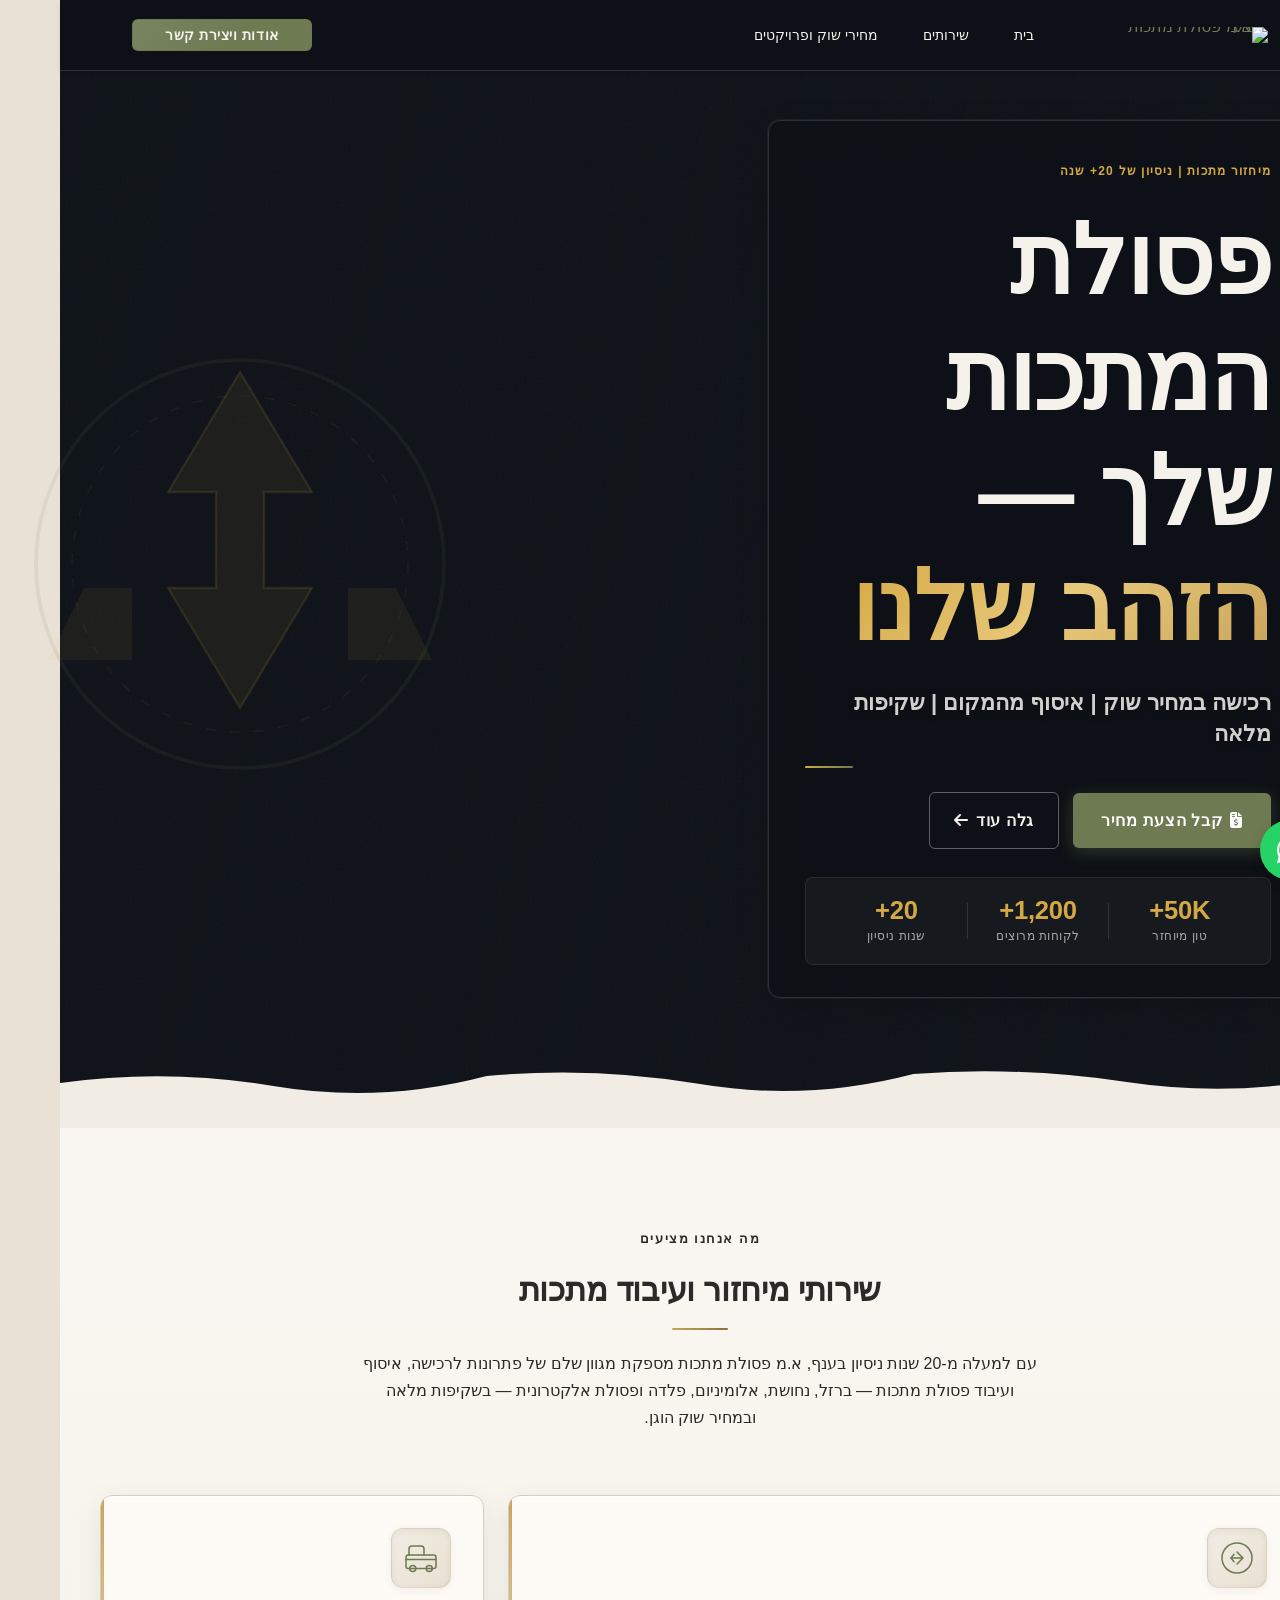
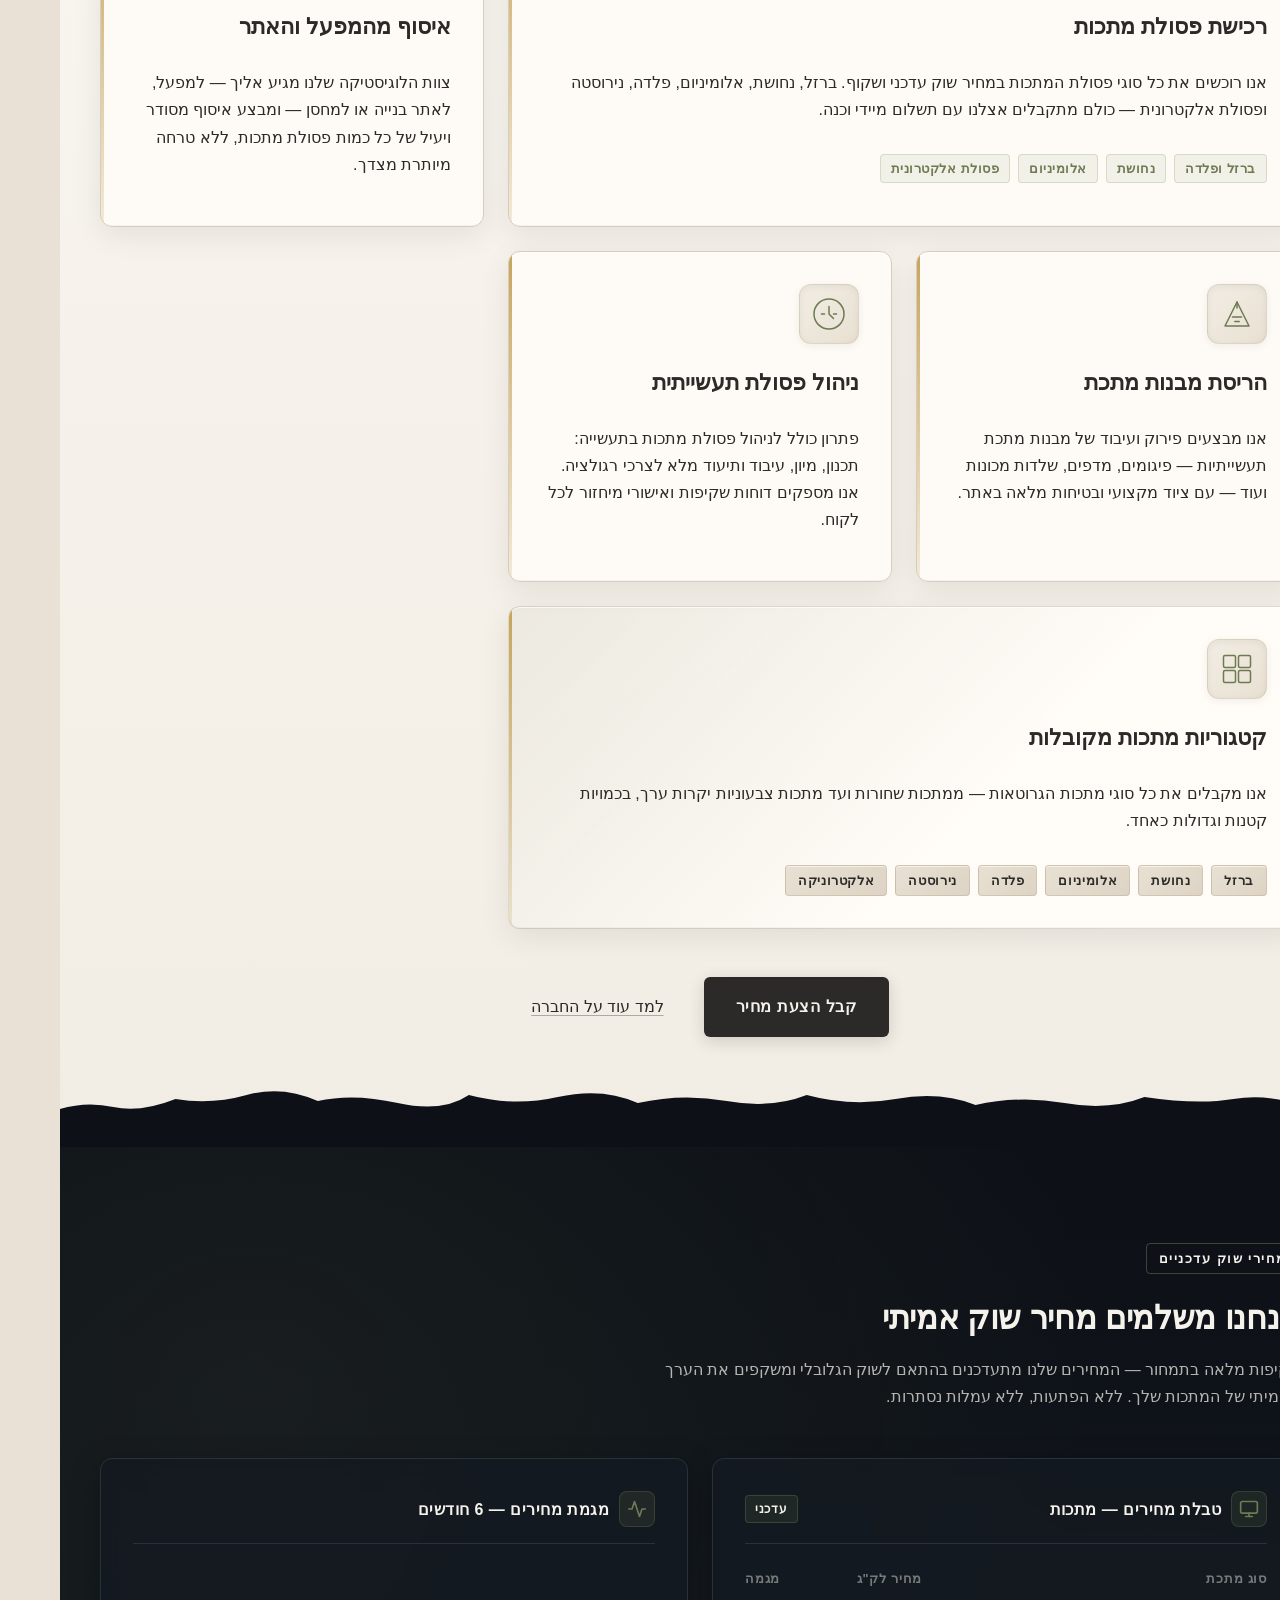
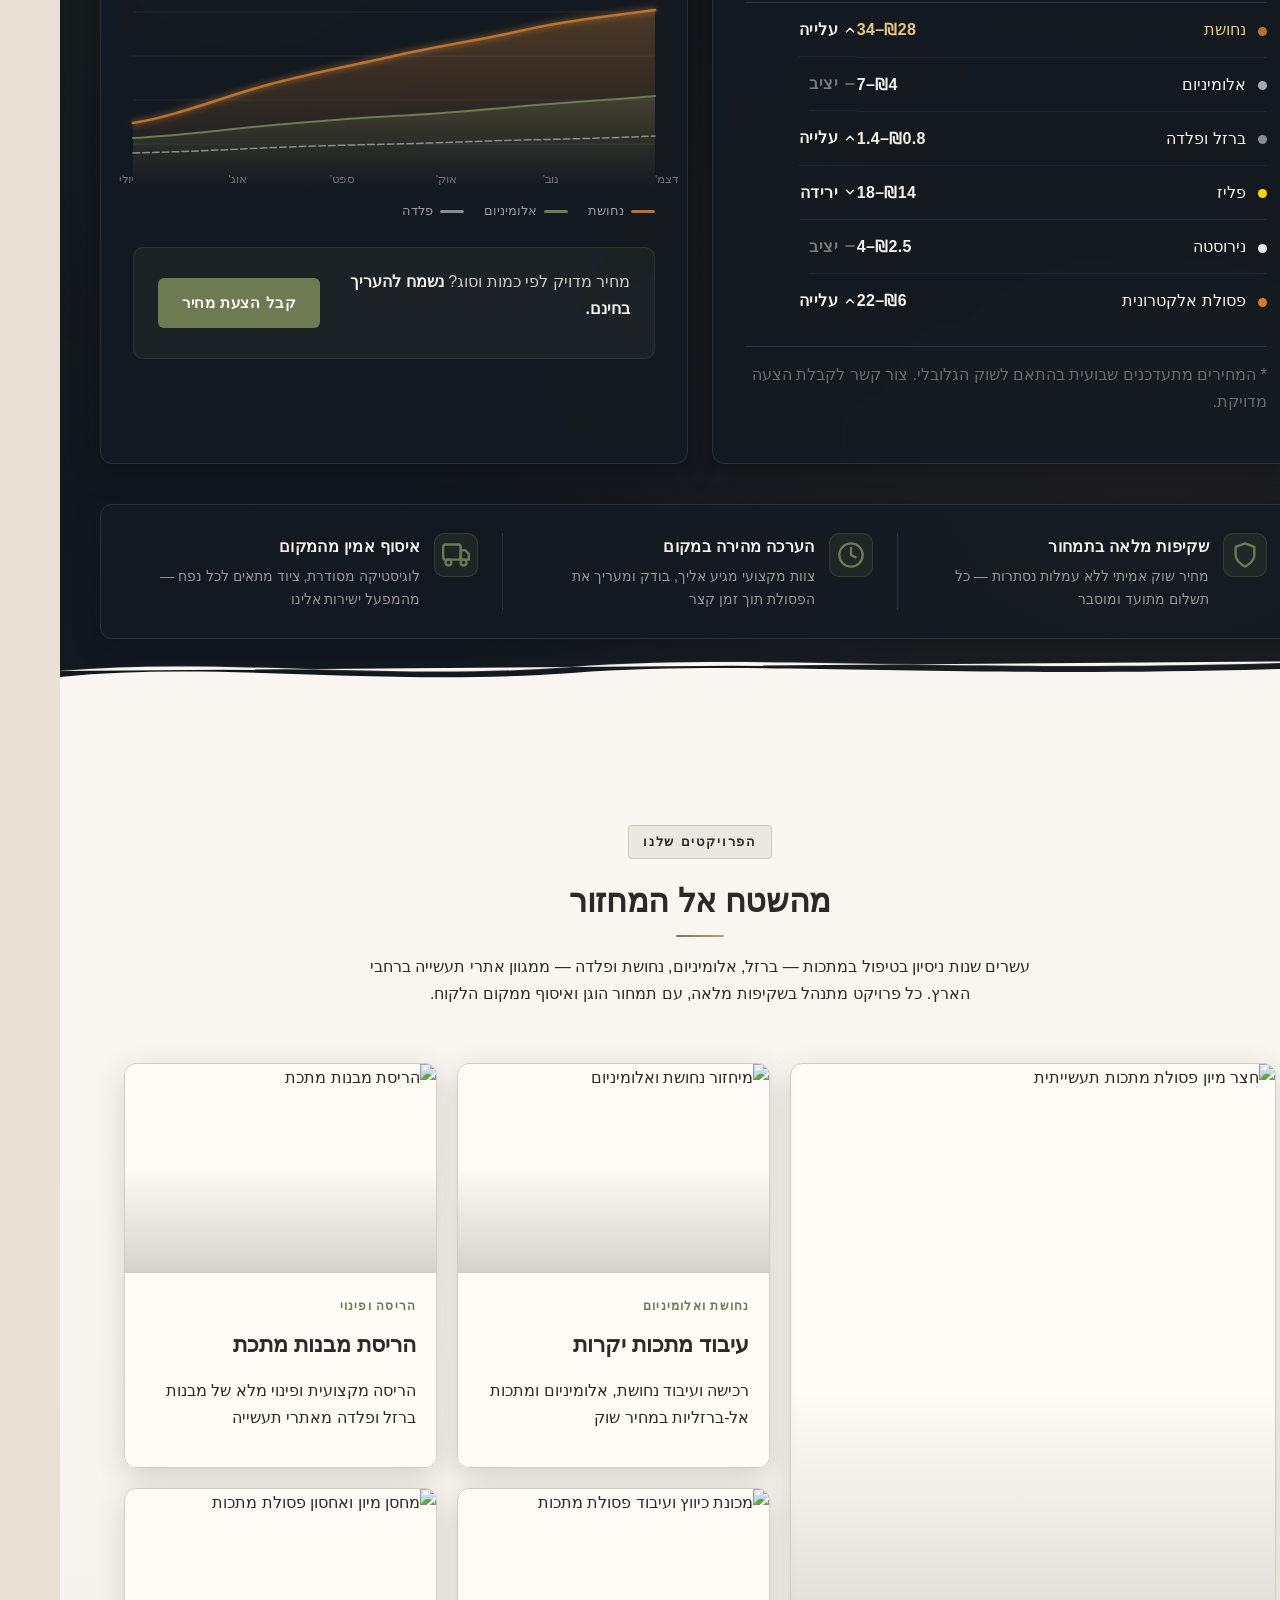
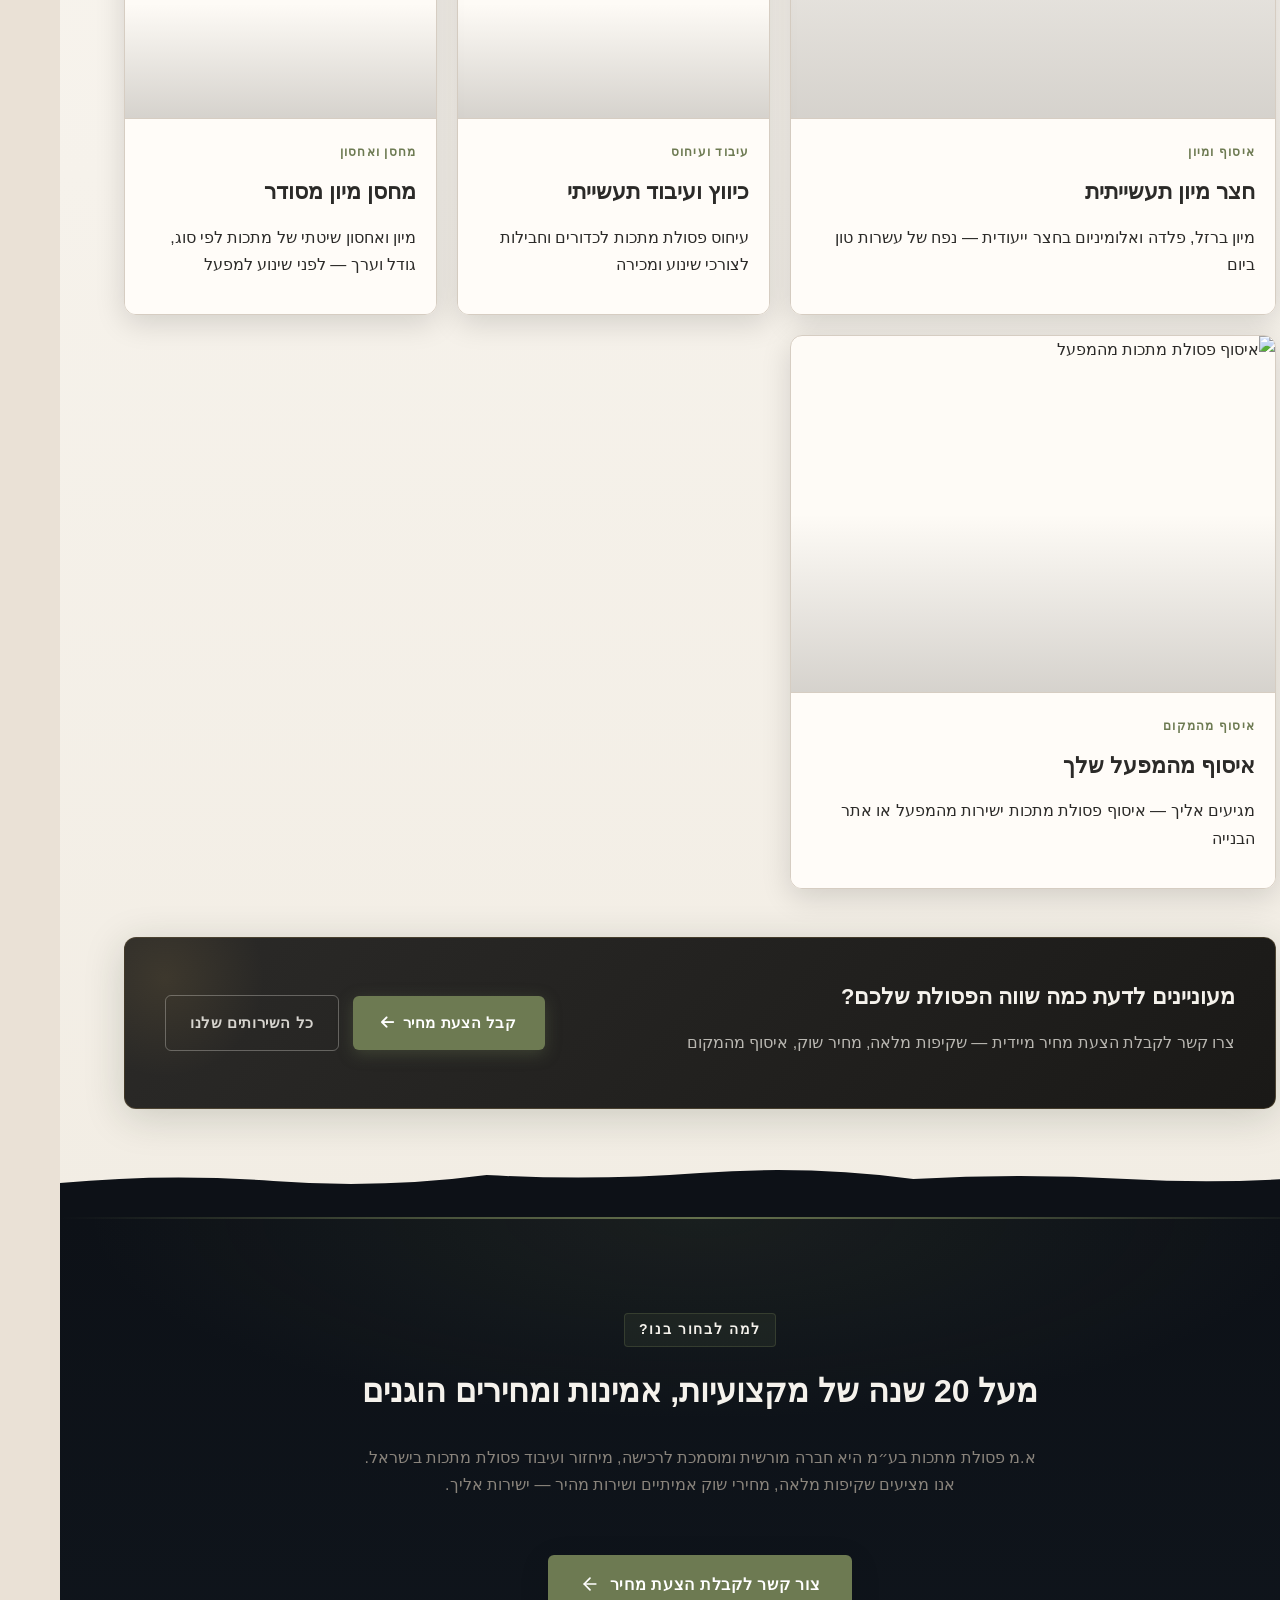
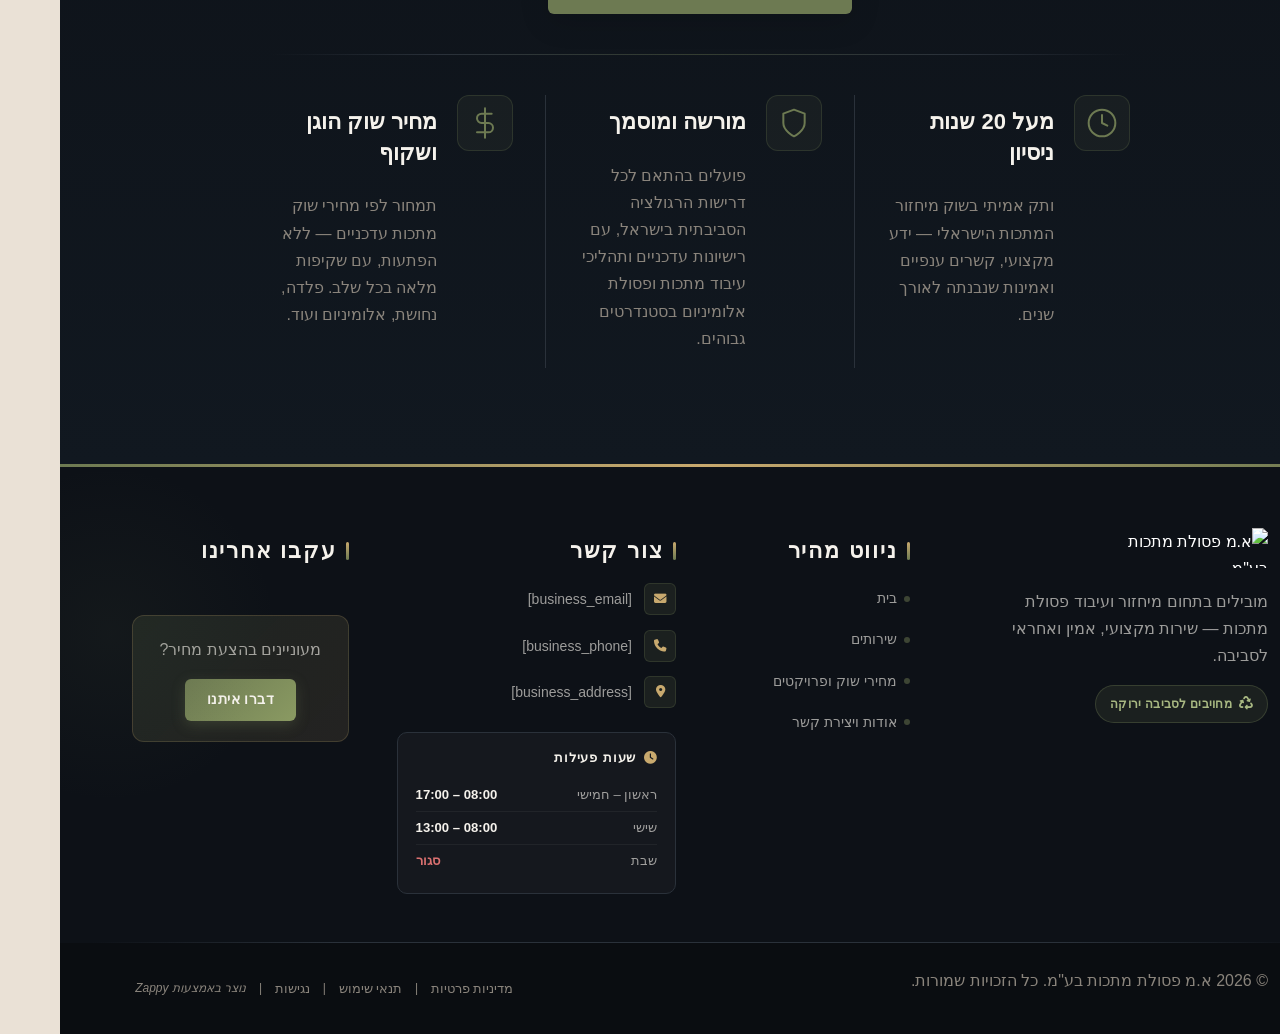
==== public/index.html @ ee17cecf "Background sync: Progressive GitHub Sync" ====
<!DOCTYPE html>
<html lang="he" dir="rtl">
<head>
    <meta charset="UTF-8">
    <meta name="viewport" content="width=device-width, initial-scale=1.0">
    <meta name="robots" content="index, follow">
    <title>baling scrap metal — א.מ פסולת מתכות בע&quot;מ</title>
    <meta name="description" content="מעל 20 שנות ניסיון במחזור ועיבוד פסולת מתכות בישראל. קנייה הוגנת של אלומיניום, פלדה ומתכות שונות במחירי שוק אמיתיים. צרו קשר עוד היום!">
    <meta name="keywords" content="מחזור מתכות, פסולת מתכות, אלומיניום, פלדה, metal scrap recycle">
    
    <!-- Favicons -->
    <link rel="icon" type="image/x-icon" href="/assets/favicon.ico">
    <link rel="icon" type="image/png" sizes="16x16" href="/assets/favicon-16x16.png">
    <link rel="icon" type="image/png" sizes="32x32" href="/assets/favicon-32x32.png">
    <link rel="icon" type="image/png" sizes="48x48" href="/assets/favicon-48x48.png">
    <link rel="icon" type="image/png" sizes="192x192" href="/assets/favicon-192x192.png">
    <link rel="icon" type="image/png" sizes="512x512" href="/assets/favicon-512x512.png">
    <link rel="apple-touch-icon" href="/assets/apple-touch-icon.png">
    <!-- Zappy Analytics -->
<script>
(function() {
  'use strict';
  
  // Configuration
  var config = {
    websiteId: 'e555669d-de59-4c68-919c-1042ea889ac3',
    apiUrl: 'https://api.zappy5.com/api/analytics/track',
    sessionDuration: 30 * 60 * 1000, // 30 minutes
    visitorDuration: 30 * 24 * 60 * 60 * 1000, // 30 days
    trackPageViews: true,
    trackClicks: true,
    trackFormSubmissions: true
  };
  
  // Generate or retrieve persistent visitor ID (30 days)
  function getVisitorId() {
    var visitorKey = 'zappy_visitor_' + config.websiteId;
    var visitor = null;
    
    try {
      visitor = localStorage.getItem(visitorKey);
      if (visitor) {
        var visitorData = JSON.parse(visitor);
        var now = Date.now();
        
        // Check if visitor ID is still valid (30 days)
        if (now - visitorData.created < config.visitorDuration) {
          // Update last seen timestamp
          visitorData.lastSeen = now;
          localStorage.setItem(visitorKey, JSON.stringify(visitorData));
          return visitorData.id;
        }
      }
    } catch (e) {
      console.warn('Zappy Analytics: LocalStorage not available');
    }
    
    // Generate new visitor ID
    var newVisitorId = 'zv_' + Date.now() + '_' + Math.random().toString(36).substr(2, 9);
    
    try {
      localStorage.setItem(visitorKey, JSON.stringify({
        id: newVisitorId,
        created: Date.now(),
        lastSeen: Date.now()
      }));
    } catch (e) {
      // Continue without local storage
    }
    
    return newVisitorId;
  }
  
  // Generate or retrieve session ID (30 minutes)
  function getSessionId() {
    var sessionKey = 'zappy_session_' + config.websiteId;
    var session = null;
    
    try {
      session = sessionStorage.getItem(sessionKey);
      if (session) {
        var sessionData = JSON.parse(session);
        var now = Date.now();
        
        // Check if session is still valid
        if (now - sessionData.timestamp < config.sessionDuration) {
          // Update timestamp
          sessionData.timestamp = now;
          sessionStorage.setItem(sessionKey, JSON.stringify(sessionData));
          return sessionData.id;
        }
      }
    } catch (e) {
      console.warn('Zappy Analytics: SessionStorage not available');
    }
    
    // Generate new session ID
    var newSessionId = 'zs_' + Date.now() + '_' + Math.random().toString(36).substr(2, 9);
    
    try {
      sessionStorage.setItem(sessionKey, JSON.stringify({
        id: newSessionId,
        timestamp: Date.now()
      }));
    } catch (e) {
      // Continue without session storage
    }
    
    return newSessionId;
  }
  
  var visitorId = getVisitorId();
  var sessionId = getSessionId();
  
  // Track an event
  function trackEvent(eventType, data) {
    data = data || {};
    
    var eventData = {
      website_id: config.websiteId,
      event_type: eventType,
      page_path: window.location.pathname,
      referrer: document.referrer || 'direct',
      visitor_id: visitorId,
      session_id: sessionId,
      metadata: data
    };
    
    // Use sendBeacon if available (better for page unload events)
    if (navigator.sendBeacon) {
      var blob = new Blob([JSON.stringify(eventData)], { type: 'application/json' });
      navigator.sendBeacon(config.apiUrl, blob);
    } else {
      // Fallback to fetch
      fetch(config.apiUrl, {
        method: 'POST',
        headers: {
          'Content-Type': 'application/json'
        },
        body: JSON.stringify(eventData),
        keepalive: true
      }).catch(function(error) {
        console.warn('Zappy Analytics: Failed to track event', error);
      });
    }
  }
  
  // Track page view
  if (config.trackPageViews) {
    trackEvent('pageview', {
      title: document.title,
      url: window.location.href
    });
  }
  
  // Track clicks on important elements
  if (config.trackClicks) {
    document.addEventListener('click', function(e) {
      var target = e.target;
      
      // Track button clicks (counted as actions)
      if (target.tagName === 'BUTTON' || target.closest('button')) {
        var button = target.tagName === 'BUTTON' ? target : target.closest('button');
        trackEvent('click', {
          element: 'button',
          text: button.textContent.trim().substring(0, 100),
          id: button.id || null,
          class: button.className || null
        });
      }
      
      // Track link clicks (navigation - not counted as actions)
      else if (target.tagName === 'A' || target.closest('a')) {
        var link = target.tagName === 'A' ? target : target.closest('a');
        trackEvent('navigation', {
          element: 'link',
          text: link.textContent.trim().substring(0, 100),
          href: link.href,
          external: link.hostname !== window.location.hostname
        });
      }
    }, true);
  }
  
  // Track form submissions
  if (config.trackFormSubmissions) {
    document.addEventListener('submit', function(e) {
      var form = e.target;
      
      trackEvent('form_submit', {
        form_id: form.id || null,
        form_name: form.name || null,
        form_action: form.action || null,
        form_method: form.method || 'GET'
      });
    }, true);
  }
  
  // Track time on page (send on page unload)
  var pageLoadTime = Date.now();
  
  window.addEventListener('beforeunload', function() {
    var timeOnPage = Math.floor((Date.now() - pageLoadTime) / 1000); // in seconds
    
    trackEvent('page_unload', {
      time_on_page: timeOnPage,
      page_path: window.location.pathname
    });
  });
  
  // Expose tracking function globally for custom events
  window.zappyAnalytics = {
    track: trackEvent,
    getVisitorId: function() { return visitorId; },
    getSessionId: function() { return sessionId; }
  };
  
})();
</script>
<!-- End Zappy Analytics -->
    <meta property="og:title" content="baling scrap metal — א.מ פסולת מתכות בע&quot;מ">
    <meta property="og:description" content="מעל 20 שנות ניסיון במחזור ועיבוד פסולת מתכות בישראל. קנייה הוגנת של אלומיניום, פלדה ומתכות שונות במחירי שוק אמיתיים. צרו קשר עוד היום!">
    <meta name="twitter:card" content="summary_large_image">
    <meta name="twitter:title" content="baling scrap metal — א.מ פסולת מתכות בע&quot;מ">
    <meta name="twitter:description" content="מעל 20 שנות ניסיון במחזור ועיבוד פסולת מתכות בישראל. קנייה הוגנת של אלומיניום, פלדה ומתכות שונות במחירי שוק אמיתיים. צרו קשר עוד היום!">
    <meta property="og:type" content="website">
  <meta property="og:locale" content="he_IL">
  
  
  
  
  
  <link rel="stylesheet" href="https://cdnjs.cloudflare.com/ajax/libs/font-awesome/6.4.0/css/all.min.css">
  <style>
    .skip-link { position: absolute; top: 0; left: 0; transform: translateY(-200%); padding: 12px 18px; background: var(--bg-dark, #1a1a1a); color: var(--text-light, #fff); font-weight: 600; border-radius: 0 0 8px 0; z-index: 10000; }
    .skip-link:focus { transform: none; outline: 2px solid var(--ring, #fff); outline-offset: 2px; }
    :focus-visible { outline: 2px solid var(--ring, currentColor); outline-offset: 3px; }
  </style>


  
    <!-- Favicons -->
    <link rel="icon" type="image/x-icon" href="/assets/favicon.ico">
    <link rel="icon" type="image/png" sizes="16x16" href="/assets/favicon-16x16.png">
    <link rel="icon" type="image/png" sizes="32x32" href="/assets/favicon-32x32.png">
    <link rel="icon" type="image/png" sizes="48x48" href="/assets/favicon-48x48.png">
    <link rel="icon" type="image/png" sizes="192x192" href="/assets/favicon-192x192.png">
    <link rel="icon" type="image/png" sizes="512x512" href="/assets/favicon-512x512.png">
    <link rel="apple-touch-icon" href="/assets/apple-touch-icon.png">
    <!-- Cookie Consent -->
    <link rel="stylesheet" href="https://cdn.jsdelivr.net/npm/vanilla-cookieconsent@3/dist/cookieconsent.css">
    <script src="https://cdn.jsdelivr.net/npm/vanilla-cookieconsent@3/dist/cookieconsent.umd.js"></script>
    <!-- Mickidum Accessibility Toolbar -->
    <script src="https://cdn.jsdelivr.net/gh/mickidum/acc_toolbar/acctoolbar/acctoolbar.min.js"></script>
    <link rel="stylesheet" href="/styles.css">

    <style id="zappy-dropdown-submenu-styles">
      /* ========== DESKTOP DROPDOWN SUBMENU STYLES ========== */
      /* Base styles for dropdown submenus - parent must be positioned */
      .nav-menu li:has(.sub-menu), nav li:has(.sub-menu), .navbar li:has(.sub-menu), #navMenu li:has(.sub-menu) { position: relative; }
      /* Submenu base - hidden by default */
      .nav-menu .sub-menu, nav .sub-menu, .navbar .sub-menu, #navMenu .sub-menu { display: block !important; position: absolute !important; top: 100%; left: 0; min-width: 220px; background: white; border-radius: 8px; box-shadow: 0 8px 25px rgba(0,0,0,0.15); padding: 8px 0; opacity: 0; visibility: hidden; transform: translateY(10px); transition: all 0.3s ease; z-index: 1000; list-style: none; pointer-events: none; }
      /* CRITICAL: Desktop hover styles to show dropdown */
      .nav-menu li:hover > .sub-menu, nav li:hover > .sub-menu, .navbar li:hover > .sub-menu, #navMenu li:hover > .sub-menu { opacity: 1 !important; visibility: visible !important; transform: translateY(0) !important; pointer-events: auto !important; }
      /* Submenu item styling */
      .sub-menu li { list-style: none; margin: 0; padding: 0; }
      .sub-menu a { display: block !important; padding: 10px 16px !important; color: var(--text-dark, #333) !important; font-weight: 500; text-decoration: none; white-space: nowrap; transition: background-color 0.2s; }
      .sub-menu .zappy-nav-child > a { padding-left: 28px !important; font-size: 0.9em !important; opacity: 0.85 !important; }
      [dir="rtl"] .sub-menu .zappy-nav-child > a, html[lang="he"] .sub-menu .zappy-nav-child > a, html[lang="ar"] .sub-menu .zappy-nav-child > a { padding-left: 10px !important; padding-right: 28px !important; }
      .sub-menu .zappy-nav-parent > a { font-weight: 600 !important; }
      .sub-menu a:hover { background-color: #f5f5f5; }
      /* RTL (Hebrew/Arabic) dropdown positioning */
      [dir="rtl"] .nav-menu .sub-menu, [dir="rtl"] nav .sub-menu, [dir="rtl"] .navbar .sub-menu, html[lang="he"] .nav-menu .sub-menu, html[lang="he"] nav .sub-menu, html[lang="he"] .navbar .sub-menu, html[lang="ar"] .nav-menu .sub-menu, html[lang="ar"] nav .sub-menu, html[lang="ar"] .navbar .sub-menu { left: auto !important; right: 0 !important; }
      /* Hide empty dropdown menus (exclude catalog sub-menus that use <a> children instead of <li>) */
      .sub-menu:empty, .sub-menu:not(:has(li:not(.zappy-hidden-menu-item))):not(:has(> a)), .sub-menu:not(:has(li)):not(:has(> a)) { display: none !important; opacity: 0 !important; visibility: hidden !important; pointer-events: none !important; }
      /* Desktop: show submenu on Menu Group hover */
      li:has(.menu-group-title):hover > .sub-menu { opacity: 1 !important; visibility: visible !important; transform: translateY(0) !important; pointer-events: auto !important; }
      /* Menu Group title styling */
      .nav-menu > li > .menu-group-title, #navMenu > li > .menu-group-title { display: inline-block; padding: 0.5rem 1rem; cursor: default; user-select: none; }
      
      /* ========== MOBILE SUBMENU STYLES ========== */
      @media (max-width: 768px) {
        .nav-menu .sub-menu, nav .sub-menu, .navbar .sub-menu, #navMenu .sub-menu { position: static !important; transform: none !important; box-shadow: none !important; background: transparent !important; max-height: 0; overflow: hidden; opacity: 0; visibility: hidden; transition: max-height 0.3s ease, opacity 0.3s ease; padding: 0 !important; border-radius: 0 !important; }
        .navbar .sub-menu.mobile-expanded, .nav-menu .sub-menu.mobile-expanded, #navMenu .sub-menu.mobile-expanded { max-height: none !important; overflow-y: visible !important; opacity: 1 !important; visibility: visible !important; padding: 8px 0 8px 16px !important; }
        [dir="rtl"] .sub-menu.mobile-expanded, html[lang="he"] .sub-menu.mobile-expanded { padding: 8px 16px 8px 0 !important; }
        /* Disable hover behavior on mobile */
        .nav-menu li:hover > .sub-menu, nav li:hover > .sub-menu, .navbar li:hover > .sub-menu, #navMenu li:hover > .sub-menu { opacity: 0; visibility: hidden; pointer-events: none; }
        .nav-menu li > .sub-menu.mobile-expanded, nav li > .sub-menu.mobile-expanded, .navbar li > .sub-menu.mobile-expanded, #navMenu li > .sub-menu.mobile-expanded { opacity: 1 !important; visibility: visible !important; pointer-events: auto !important; }
        .nav-menu li:has(.sub-menu), nav li:has(.sub-menu), .navbar li:has(.sub-menu), #navMenu li:has(.sub-menu) { display: flex !important; flex-wrap: wrap !important; align-items: center !important; position: relative !important; min-height: 44px !important; }
        .nav-menu li:has(.sub-menu) > a, nav li:has(.sub-menu) > a, .navbar li:has(.sub-menu) > a, #navMenu li:has(.sub-menu) > a { flex: 1 !important; min-width: 0 !important; }
        .nav-menu li:has(.sub-menu) > .menu-group-title, nav li:has(.sub-menu) > .menu-group-title, .navbar li:has(.sub-menu) > .menu-group-title, #navMenu li:has(.sub-menu) > .menu-group-title { flex: 1 !important; min-width: 0 !important; padding: 0 !important; line-height: inherit !important; }
        .nav-menu li:has(.sub-menu) > .sub-menu, nav li:has(.sub-menu) > .sub-menu, .navbar li:has(.sub-menu) > .sub-menu, #navMenu li:has(.sub-menu) > .sub-menu { flex-basis: 100% !important; width: 100% !important; }
        .nav-menu li:has(.sub-menu) > a [class*="chevron"], .nav-menu li:has(.sub-menu) > a [class*="arrow"], .nav-menu li:has(.sub-menu) > a .fa-chevron-down, .nav-menu li:has(.sub-menu) > a .fa-angle-down, nav li:has(.sub-menu) > a [class*="chevron"], nav li:has(.sub-menu) > a [class*="arrow"], #navMenu li:has(.sub-menu) > a [class*="chevron"], #navMenu li:has(.sub-menu) > a [class*="arrow"] { display: none !important; visibility: hidden !important; }
        .mobile-submenu-toggle { display: flex !important; align-items: center !important; justify-content: center !important; width: 44px !important; height: auto !important; background: transparent !important; border: none !important; cursor: pointer !important; color: var(--text-light) !important; position: static !important; flex-shrink: 0 !important; align-self: stretch !important; z-index: 2 !important; padding: 0 !important; margin: 0 !important; }
        .mobile-submenu-toggle::after { content: '' !important; width: 0 !important; height: 0 !important; border-left: 6px solid transparent !important; border-right: 6px solid transparent !important; border-top: 7px solid currentColor !important; transition: transform 0.3s ease !important; }
        .mobile-submenu-toggle.expanded::after { transform: rotate(180deg) !important; }
        .sub-menu a { padding: 10px 0 !important; display: block !important; color: var(--text-light) !important; white-space: normal !important; }
        .sub-menu .zappy-nav-child > a { padding-left: 28px !important; font-size: 0.9em !important; opacity: 0.85 !important; }
        [dir="rtl"] .sub-menu .zappy-nav-child > a, html[lang="he"] .sub-menu .zappy-nav-child > a, html[lang="ar"] .sub-menu .zappy-nav-child > a { padding-left: 0 !important; padding-right: 28px !important; }
        .sub-menu .zappy-nav-parent > a { font-weight: 600 !important; }
        .nav-menu.active, #navMenu.active { max-width: 100vw !important; overflow-x: hidden !important; box-sizing: border-box !important; }
        .navbar .sub-menu li a, nav.navbar .sub-menu li a, .zappy-products-dropdown .sub-menu a { color: var(--text-light) !important; }
      }
      @media (min-width: 769px) { .mobile-submenu-toggle { display: none !important; } }
    </style>

    <style id="zappy-widget-visibility">
      html[dir="rtl"] .whatsapp-float { right: 20px !important; left: auto !important; }
      html[dir="ltr"] .whatsapp-float, html:not([dir]) .whatsapp-float { left: 20px !important; right: auto !important; }
      html[dir="rtl"] #mic-access-tool-general-button, html[dir="rtl"] .mic-access-tool-general-button,
      html[dir="rtl"] #mic-init-access-tool .mic-access-tool-general-button,
      html[dir="rtl"] #mic-init-access-tool #mic-access-tool-general-button,
      html[dir="rtl"] ._access-icon { left: 20px !important; right: auto !important; }
      html[dir="ltr"] #mic-access-tool-general-button, html[dir="ltr"] .mic-access-tool-general-button,
      html[dir="ltr"] #mic-init-access-tool .mic-access-tool-general-button,
      html[dir="ltr"] #mic-init-access-tool #mic-access-tool-general-button,
      html[dir="ltr"] ._access-icon,
      html:not([dir]) #mic-access-tool-general-button, html:not([dir]) .mic-access-tool-general-button,
      html:not([dir]) #mic-init-access-tool .mic-access-tool-general-button,
      html:not([dir]) #mic-init-access-tool #mic-access-tool-general-button,
      html:not([dir]) ._access-icon { right: 20px !important; left: auto !important; }
      @media (max-width: 768px) { .whatsapp-float { display: flex !important; } }
      @media (min-width: 769px) { .whatsapp-float { display: flex !important; } }
      @media (max-width: 768px) {
        #mic-access-tool-general-button, .mic-access-tool-general-button,
        #mic-init-access-tool .mic-access-tool-general-button, #mic-init-access-tool #mic-access-tool-general-button,
        ._access-icon { display: flex !important; visibility: visible !important; opacity: 1 !important; pointer-events: auto !important; }
        #mic-access-tool-box.opened-mic-access-tool, .mic-access-tool-box.opened-mic-access-tool,
        #mic-init-access-tool #mic-access-tool-box.opened-mic-access-tool {
          visibility: visible !important; opacity: 1 !important; pointer-events: auto !important;
        }
      }
      @media (min-width: 769px) {
        #mic-access-tool-general-button, .mic-access-tool-general-button,
        #mic-init-access-tool .mic-access-tool-general-button, #mic-init-access-tool #mic-access-tool-general-button,
        ._access-icon { display: flex !important; visibility: visible !important; opacity: 1 !important; pointer-events: auto !important; }
        #mic-access-tool-box.opened-mic-access-tool, .mic-access-tool-box.opened-mic-access-tool,
        #mic-init-access-tool #mic-access-tool-box.opened-mic-access-tool {
          visibility: visible !important; opacity: 1 !important; pointer-events: auto !important;
        }
      }
    </style>
</head>
<body>
<a class="skip-link" href="#main">דלג לתוכן הראשי</a>
  <nav class="navbar" dir="rtl">
  <button class="mobile-toggle" id="mobileToggle" aria-label="Menu">
    <svg class="hamburger-icon" width="24" height="24" viewBox="0 0 24 24" fill="none">
      <path d="M3 12h18M3 6h18M3 18h18" stroke="currentColor" stroke-width="2" stroke-linecap="round"></path>
    </svg>
    <svg class="close-icon" width="24" height="24" viewBox="0 0 24 24" fill="none" style="display: none;">
      <path d="M18 6L6 18M6 6l12 12" stroke="currentColor" stroke-width="2" stroke-linecap="round"></path>
    </svg>
  </button>

  <button class="phone-header-btn" data-phone="" aria-label="Call">
    <svg width="20" height="20" viewBox="0 0 24 24" fill="currentColor">
      <path d="M22 16.92v3a2 2 0 0 1-2.18 2 19.79 19.79 0 0 1-8.63-3.07 19.5 19.5 0 0 1-6-6 19.79 19.79 0 0 1-3.07-8.67A2 2 0 0 1 4.11 2h3a2 2 0 0 1 2 1.72 12.84 12.84 0 0 0 .7 2.81 2 2 0 0 1-.45 2.11L8.09 9.91a16 16 0 0 0 6 6l1.27-1.27a2 2 0 0 1 2.11-.45 12.84 12.84 0 0 0 2.81.7A2 2 0 0 1 22 16.92z"></path>
    </svg>
  </button>

  <div class="nav-container">
    <div class="nav-right-group"><div class="nav-brand">
      <a href="/" class="logo-link"><img class="logo" src="/assets/site-----image-1.webp" alt="א.מ פסולת מתכות בע" מ"=""></a>
    </div><ul class="nav-menu" id="navMenu"><li><a href="/">בית</a></li><li><a href="/services">שירותים</a></li><li><a href="/prices-projects">מחירי שוק ופרויקטים</a></li></ul></div>

    

    <div class="nav-cta-container">
      <a href="/about-contact" class="nav-cta-btn">אודות ויצירת קשר</a>
    </div>
  </div>
</nav>
<script>

// Navbar Mobile Menu Toggle and Contrast Fix
(function() {
  // Use 'load' event instead of 'DOMContentLoaded' to ensure we run AFTER all other scripts
  window.addEventListener('load', function() {
    
    // FIX MOBILE BUTTON CONTRAST
    // Detect navbar background color and apply contrasting color to mobile buttons
    const navbar = document.querySelector('.navbar, nav, header');
    if (!navbar) {
      console.log('[Navbar] Navbar element not found');
      return;
    }
    
    // DECLARE VARIABLES EARLY to avoid Temporal Dead Zone errors
    // These are used in multiple places below
    let mobileToggle = document.getElementById('mobileToggle') ||
                       document.querySelector('.mobile-toggle') ||
                       document.querySelector('.hamburger') ||
                       document.querySelector('.hamburger-menu') ||
                       document.querySelector('.menu-toggle') ||
                       document.querySelector('.burger-menu') ||
                       document.querySelector('[aria-label="Menu"]') ||
                       document.querySelector('[aria-label="תפריט"]');
    
    const phoneBtn = document.querySelector('.phone-header-btn');
    
    const computedStyle = window.getComputedStyle(navbar);
    let bgColor = computedStyle.backgroundColor;
    
    console.log('[Navbar] Initial navbar background:', bgColor);
    
    // Check if background is transparent or rgba with 0 alpha
    const isTransparent = bgColor === 'transparent' || 
                         bgColor === 'rgba(0, 0, 0, 0)' ||
                         (bgColor.startsWith('rgba') && bgColor.includes(', 0)'));
    
    if (isTransparent) {
      // Check for background-image or gradient
      const bgImage = computedStyle.backgroundImage;
      if (bgImage && bgImage !== 'none') {
        console.log('[Navbar] Navbar has background image/gradient, using dark text');
        bgColor = 'rgb(240, 240, 240)'; // Assume light background
      } else {
        // Transparent navbar - check body background
        const bodyBg = window.getComputedStyle(document.body).backgroundColor;
        console.log('[Navbar] Navbar transparent, using body background:', bodyBg);
        bgColor = bodyBg;
      }
    }
    
    // Calculate luminance to determine if background is light or dark
    const rgb = bgColor.match(/\d+/g);
    if (rgb && rgb.length >= 3) {
      const r = parseInt(rgb[0]);
      const g = parseInt(rgb[1]);
      const b = parseInt(rgb[2]);
      const luminance = (0.299 * r + 0.587 * g + 0.114 * b) / 255;
      
      // Mobile button colors are set by Claude's AI-generated CSS (same as .nav-menu a)
      // No dynamic color overrides needed - colors come from the generated navbar CSS
      console.log('[Navbar] Mobile button colors preserved from Claude CSS (luminance:', luminance.toFixed(2) + ')');
      
      // FIX ICON SIZES - Ensure SVGs are properly sized and visible
      // INJECT CRITICAL CSS TO OVERRIDE ANY CONFLICTING RULES
      const criticalCSS = document.createElement('style');
      criticalCSS.id = 'zappy-mobile-nav-fix';
      const htmlLang = document.documentElement.lang || 'en';
      const htmlDir = document.documentElement.dir || 'ltr';
      // Check both dir attribute AND lang for RTL detection
      // dir="rtl" is the most reliable indicator
      const isRTL = htmlDir === 'rtl' || htmlLang === 'he' || htmlLang === 'ar';
      
      criticalCSS.textContent = `
        /* Hide mobile buttons on desktop, show only on mobile */
        @media (min-width: 769px) {
          .mobile-toggle,
          .phone-header-btn {
            display: none !important;
          }
        }
        
        /* Show and position mobile buttons correctly on mobile */
        @media (max-width: 768px) {
          .navbar,
          nav.navbar {
            min-height: 70px !important;
          }

          .mobile-toggle,
          .phone-header-btn {
            position: absolute !important;
            top: 0 !important;
            bottom: 0 !important;
            margin-top: auto !important;
            margin-bottom: auto !important;
            transform: none !important;
            z-index: 1001 !important;
            display: flex !important;
            align-items: center !important;
            justify-content: center !important;
            width: 36px !important;
            height: 36px !important;
            border-radius: 50% !important;
            border: none !important;
            cursor: pointer !important;
            padding: 6px !important;
            background: none !important;
            color: var(--nav-text, var(--text-light)) !important;
            touch-action: manipulation !important;
            -webkit-tap-highlight-color: transparent !important;
          }

          html[data-zappy-site-type="ecommerce"] .phone-header-btn,
          body[data-zappy-site-type="ecommerce"] .phone-header-btn,
          html[data-zappy-site-type="ecommerce"] header .phone-header-btn,
          html[data-zappy-site-type="ecommerce"] nav .phone-header-btn {
            display: none !important;
            visibility: hidden !important;
            width: 0 !important;
            height: 0 !important;
            min-width: 0 !important;
            overflow: hidden !important;
          }
          
          /* LTR positioning (default): hamburger LEFT, phone RIGHT */
          html:not([dir="rtl"]):not([lang="he"]):not([lang="ar"]) .mobile-toggle,
          html[dir="ltr"] .mobile-toggle {
            left: 12px !important;
            right: auto !important;
          }
          html:not([dir="rtl"]):not([lang="he"]):not([lang="ar"]) .phone-header-btn,
          html[dir="ltr"] .phone-header-btn {
            right: 12px !important;
            left: auto !important;
          }
          
          /* RTL positioning: hamburger RIGHT, phone LEFT */
          html[dir="rtl"] .mobile-toggle,
          html[lang="he"] .mobile-toggle,
          html[lang="ar"] .mobile-toggle {
            right: 12px !important;
            left: auto !important;
          }
          html[dir="rtl"] .phone-header-btn,
          html[lang="he"] .phone-header-btn,
          html[lang="ar"] .phone-header-btn {
            left: 12px !important;
            right: auto !important;
          }
          
          /* CRITICAL: Ensure nav-container has min-height on mobile */
          /* All children are positioned absolutely/fixed on mobile, so height:auto collapses to 0 */
          .nav-container {
            min-height: 70px !important;
            position: relative !important;
          }
          
          /* Ensure SVG icons are properly sized and inherit color */
          .mobile-toggle svg,
          .phone-header-btn svg {
            width: 24px !important;
            height: 24px !important;
            /* Don't force display - let JavaScript control hamburger/close toggle */
          }
          
          /* Reset nav-cta-container on mobile - remove desktop box-shadow/padding */
          /* that creates a visible ghost box when CTA button is hidden */
          .nav-cta-container {
            box-shadow: none !important;
            padding: 0 !important;
          }
          
          /* Hide nav-cta-container entirely on mobile when there's no lang-switcher */
          /* (only the CTA button is inside, and it's hidden on mobile) */
          .nav-cta-container:not(:has(.lang-switcher)) {
            display: none !important;
          }
          
          /* CRITICAL: Prevent hero image fade gradient from bleeding over headline text */
          /* The .image-fade-gradient has bottom: -30px (extends below parent) */
          /* On mobile stacked layout, this overlaps the h1 text below the image */
          .hero-image-column {
            overflow: hidden !important;
          }
          .image-fade-gradient {
            bottom: 0 !important;
          }
          
          /* Hide desktop language switcher on mobile - hamburger menu handles it */
          /* High specificity to override stored CSS */
          .lang-switcher,
          .nav-cta-container .lang-switcher,
          .nav-container .lang-switcher,
          .navbar .lang-switcher,
          .navbar .nav-cta-container .lang-switcher {
            display: none !important;
          }
        }
      `;
      
      // Remove existing fix if present and inject new one
      const existing = document.getElementById('zappy-mobile-nav-fix');
      if (existing) existing.remove();
      document.head.appendChild(criticalCSS);
      
      console.log('[Navbar] Critical CSS injected for mobile nav positioning');
      
      // ONLY apply inline positioning styles on mobile viewport
      // On desktop, the CSS handles hiding these buttons with display: none
      // Inline styles were breaking desktop layout by overriding CSS
      const isMobileViewport = window.innerWidth <= 768;
      
      if (mobileToggle) {
        // Icon sizing applies to all viewports for consistency
        const hamburgerIcon = mobileToggle.querySelector('.hamburger-icon');
        const closeIcon = mobileToggle.querySelector('.close-icon');
        
        if (hamburgerIcon) {
          hamburgerIcon.style.setProperty('width', '24px', 'important');
          hamburgerIcon.style.setProperty('height', '24px', 'important');
          hamburgerIcon.style.setProperty('display', 'block', 'important'); // Show hamburger by default
        }
        if (closeIcon) {
          closeIcon.style.setProperty('width', '24px', 'important');
          closeIcon.style.setProperty('height', '24px', 'important');
          closeIcon.style.setProperty('display', 'none', 'important'); // Hide close icon by default
        }
        
        // ONLY set positioning inline styles on mobile
        if (isMobileViewport) {
          mobileToggle.style.setProperty('position', 'absolute', 'important');
          mobileToggle.style.setProperty('top', '0', 'important');
          mobileToggle.style.setProperty('bottom', '0', 'important');
          mobileToggle.style.setProperty('margin-top', 'auto', 'important');
          mobileToggle.style.setProperty('margin-bottom', 'auto', 'important');
          mobileToggle.style.setProperty('transform', 'none', 'important');
          mobileToggle.style.setProperty('z-index', '1001', 'important');
          
          // Clear any inline left/right so CSS can take over based on html[dir]
          mobileToggle.style.removeProperty('left');
          mobileToggle.style.removeProperty('right');
          
          console.log('[Navbar] Mobile toggle positioning applied (mobile viewport)');
        } else {
          // On desktop, clear any positioning styles to let CSS handle it
          mobileToggle.style.removeProperty('position');
          mobileToggle.style.removeProperty('top');
          mobileToggle.style.removeProperty('transform');
          mobileToggle.style.removeProperty('z-index');
          mobileToggle.style.removeProperty('left');
          mobileToggle.style.removeProperty('right');
          console.log('[Navbar] Desktop viewport - cleared mobile toggle inline positioning');
        }
      }
      
      if (phoneBtn) {
        // Icon sizing applies to all viewports
        const phoneIcon = phoneBtn.querySelector('svg');
        if (phoneIcon) {
          phoneIcon.style.width = '24px';
          phoneIcon.style.height = '24px';
          phoneIcon.setAttribute('width', '24');
          phoneIcon.setAttribute('height', '24');
        }
        
        // ONLY set positioning inline styles on mobile
        if (isMobileViewport) {
          phoneBtn.style.setProperty('position', 'absolute', 'important');
          phoneBtn.style.setProperty('top', '0', 'important');
          phoneBtn.style.setProperty('bottom', '0', 'important');
          phoneBtn.style.setProperty('margin-top', 'auto', 'important');
          phoneBtn.style.setProperty('margin-bottom', 'auto', 'important');
          phoneBtn.style.setProperty('transform', 'none', 'important');
          phoneBtn.style.setProperty('z-index', '1001', 'important');
          
          // Clear any inline left/right so CSS can take over based on html[dir]
          phoneBtn.style.removeProperty('left');
          phoneBtn.style.removeProperty('right');
          
          console.log('[Navbar] Phone button positioning applied (mobile viewport)');
        } else {
          // On desktop, clear any positioning styles to let CSS handle it
          phoneBtn.style.removeProperty('position');
          phoneBtn.style.removeProperty('top');
          phoneBtn.style.removeProperty('transform');
          phoneBtn.style.removeProperty('z-index');
          phoneBtn.style.removeProperty('left');
          phoneBtn.style.removeProperty('right');
          console.log('[Navbar] Desktop viewport - cleared phone button inline positioning');
        }
      }
    } else {
      console.log('[Navbar] Could not parse background color:', bgColor);
    }
    
    // MOBILE MENU TOGGLE
    // Re-query in case DOM changed (mobileToggle already declared at top of function)
    mobileToggle = document.getElementById('mobileToggle') ||
                   document.querySelector('.mobile-toggle') ||
                   document.querySelector('.hamburger') ||
                   document.querySelector('.hamburger-menu') ||
                   document.querySelector('.menu-toggle') ||
                   document.querySelector('.burger-menu') ||
                   document.querySelector('[aria-label="Menu"]') ||
                   document.querySelector('[aria-label="תפריט"]');
    
    // EXPANDED SEARCH: Find nav menu by ID or class
    const navMenu = document.getElementById('navMenu') ||
                  document.querySelector('.nav-menu') ||
                  document.querySelector('.nav-links') ||
                  document.querySelector('nav ul:not(.submenu)');
    
    if (!mobileToggle || !navMenu) {
      console.log('[Navbar] Mobile toggle or menu not found:', { toggle: !!mobileToggle, menu: !!navMenu });
      return;
    }
    
    // Ensure navMenu has ID for CSS targeting
    if (!navMenu.id) {
      navMenu.id = 'navMenu';
    }
    
    console.log('[Navbar] Initializing mobile menu...');
    
    // Remove any existing event listeners by cloning the button
    const newToggle = mobileToggle.cloneNode(true);
    mobileToggle.parentNode.replaceChild(newToggle, mobileToggle);
    
    // Toggle menu handler (shared by click and touchend)
    function handleToggle(e) {
      e.preventDefault();
      e.stopPropagation();
      
      const hamburgerIcon = newToggle.querySelector('.hamburger-icon');
      const closeIcon = newToggle.querySelector('.close-icon');
      const isActive = navMenu.classList.contains('active');
      
      if (isActive) {
        // Close menu
        navMenu.classList.remove('active');
        if (hamburgerIcon) hamburgerIcon.style.setProperty('display', 'block', 'important');
        if (closeIcon) closeIcon.style.setProperty('display', 'none', 'important');
        document.body.style.overflow = '';
        console.log('[Navbar] Menu closed');
      } else {
        // Open menu
        navMenu.classList.add('active');
        if (hamburgerIcon) hamburgerIcon.style.setProperty('display', 'none', 'important');
        if (closeIcon) closeIcon.style.setProperty('display', 'block', 'important');
        document.body.style.overflow = 'hidden';
        console.log('[Navbar] Menu opened');
      }
    }
    
    // Use click for desktop/emulation and touchend as iOS Safari fallback.
    // Prevent double-fire with a timestamp guard.
    var lastToggleTime = 0;
    function guardedToggle(e) {
      var now = Date.now();
      if (now - lastToggleTime < 300) return;
      lastToggleTime = now;
      handleToggle(e);
    }
    
    newToggle.addEventListener('click', guardedToggle);
    newToggle.addEventListener('touchend', guardedToggle);
    
    // Close menu when clicking nav links (but NOT dropdown toggles)
    const navLinks = navMenu.querySelectorAll('a');
    navLinks.forEach(function(link) {
      link.addEventListener('click', function() {
        // Don't close if it's a dropdown child (unless it's a real navigation link)
        if (this.getAttribute('href') === '#') return;
        
        const hamburgerIcon = newToggle.querySelector('.hamburger-icon');
        const closeIcon = newToggle.querySelector('.close-icon');
        
        navMenu.classList.remove('active');
        if (hamburgerIcon) hamburgerIcon.style.setProperty('display', 'block', 'important');
        if (closeIcon) closeIcon.style.setProperty('display', 'none', 'important');
        document.body.style.overflow = '';
        console.log('[Navbar] Menu closed (link clicked)');
      });
    });
    
    // DROPDOWN MENU TOGGLE (for mobile and touch devices)
    var dropdownToggles = navMenu.querySelectorAll('.dropdown-toggle');
    dropdownToggles.forEach(function(toggle) {
      toggle.addEventListener('click', function(e) {
        e.preventDefault();
        e.stopPropagation();
        var parent = this.closest('.nav-dropdown');
        if (!parent) return;
        
        // Close other open dropdowns at the same level
        var siblings = parent.parentNode.querySelectorAll('.nav-dropdown.open');
        siblings.forEach(function(sib) {
          if (sib !== parent) sib.classList.remove('open');
        });
        
        parent.classList.toggle('open');
        console.log('[Navbar] Dropdown toggled:', parent.classList.contains('open') ? 'open' : 'closed');
      });
    });
    
    // Close dropdowns when clicking outside
    document.addEventListener('click', function(e) {
      if (!e.target.closest('.nav-dropdown')) {
        var openDropdowns = document.querySelectorAll('.nav-dropdown.open');
        openDropdowns.forEach(function(dd) { dd.classList.remove('open'); });
      }
    });
    
    console.log('[Navbar] Dropdown handlers initialized for ' + dropdownToggles.length + ' dropdowns');
    
    // Phone button functionality (phoneBtn already declared at top of function)
    if (phoneBtn) {
      phoneBtn.addEventListener('click', function() {
        // Get phone number from placeholder in page or use default
        const phoneLinks = document.querySelectorAll('a[href^="tel:"]');
        const phoneNumber = phoneLinks.length > 0 
          ? phoneLinks[0].getAttribute('href').replace('tel:', '')
          : '[business_phone]';
        
        window.location.href = 'tel:' + phoneNumber;
        console.log('[Navbar] Phone button clicked');
      });
    }
    
    console.log('[Navbar] Mobile menu initialized successfully');
    
    // WhatsApp button visibility is now controlled via CSS (siteSettings).
    // No JS-based desktop hiding — the button is visible on both mobile and desktop by default.
  });
})();

</script>
  
  <main id="main">
    <section data-band-index="0" class="index-hero-section" data-layout-spec="בית-hero" dir="rtl" data-hero-type="fullscreen-scrim">
  <!-- Background Image -->
  <div class="index-hero-bg">
    <img loading="eager" fetchpriority="high" data-hero-bg="true" data-placeholder="index-hero-image-1" data-context="Premium industrial metal recycling yard at dusk, cinematic wide-angle shot. A massive brushed-steel recycling symbol dominates the center of the scene as a monumental 3D sculptural object with chrome reflections and subtle green-tinted rim lighting. The yard features organized stacks of compressed scrap metal bales, industrial cranes, and heavy machinery silhouetted against a deep graphite-blue twilight sky. Warm amber floodlights illuminate the metallic surfaces. The atmosphere is dramatic, cinematic, and premium — like a green-tech industrial company. Subtle metallic dust particles catch the light. Color palette: deep navy-black sky, silver-steel metals, warm amber industrial lighting, with faint green-teal accent glows." width="1920" height="1080" src="/assets/site-index-hero-image-1.webp" alt="מתחם מיחזור מתכות תעשייתי בשקיעה עם סמל מיחזור תלת-מימדי מרכזי">
  </div>

  <!-- Scrim Overlay -->
  <div class="index-hero-scrim" aria-hidden="true"></div>

  <!-- Decorative grain texture -->
  <div class="index-hero-grain" aria-hidden="true"></div>

  <!-- Decorative recycling symbol watermark -->
  <div class="index-hero-watermark" aria-hidden="true">
    <svg data-no-icon-edit="true" aria-hidden="true" viewBox="0 0 200 200" fill="none" xmlns="http://www.w3.org/2000/svg" width="480" height="480">
      <path d="M100 20 L130 70 L110 70 L110 110 L130 110 L100 160 L70 110 L90 110 L90 70 L70 70 Z" fill="#D4A843" opacity="0.07"></path>
      <path d="M100 20 L130 70 L110 70 L110 110 L130 110 L100 160 L70 110 L90 110 L90 70 L70 70 Z" stroke="#D4A843" stroke-width="1" opacity="0.12" fill="none"></path>
      <path d="M55 140 L20 140 L35 110 L55 110 Z" fill="#D4A843" opacity="0.07"></path>
      <path d="M145 140 L180 140 L165 110 L145 110 Z" fill="#D4A843" opacity="0.07"></path>
      <circle cx="100" cy="100" r="85" stroke="#6D7A52" stroke-width="1.5" opacity="0.1" fill="none"></circle>
      <circle cx="100" cy="100" r="70" stroke="#D4A843" stroke-width="0.5" opacity="0.08" fill="none" stroke-dasharray="4 6"></circle>
    </svg>
  </div>

  <!-- Main Content -->
  <div class="index-hero-container">
    <!-- Frosted Card -->
    <div class="index-hero-card">
      <!-- Label -->
      <div class="index-hero-label">מיחזור מתכות | ניסיון של 20+ שנה</div>

      <!-- H1 -->
      <h1 class="index-hero-h1">פסולת המתכות שלך —<br><span class="index-hero-h1-accent">הזהב שלנו</span></h1>

      <!-- Subtitle -->
      <h3 class="index-hero-subtitle">רכישה במחיר שוק | איסוף מהמקום | שקיפות מלאה</h3>

      <!-- Divider accent -->
      <div class="index-hero-divider" aria-hidden="true"></div>

      <!-- CTAs -->
      <div class="index-hero-ctas">
        <a href="#contact" class="index-hero-btn-primary">
          <i class="fas fa-file-invoice-dollar"></i>
          קבל הצעת מחיר
        </a>
        <a href="#services" class="index-hero-btn-secondary">
          גלה עוד
          <i class="fas fa-arrow-left"></i>
        </a>
      </div>

      <!-- Stats Strip -->
      <div class="index-hero-stats">
        <div class="index-hero-stat">
          <span class="index-hero-stat-number">50K+</span>
          <span class="index-hero-stat-label">טון מיוחזר</span>
        </div>
        <div class="index-hero-stat-sep" aria-hidden="true"></div>
        <div class="index-hero-stat">
          <span class="index-hero-stat-number">1,200+</span>
          <span class="index-hero-stat-label">לקוחות מרוצים</span>
        </div>
        <div class="index-hero-stat-sep" aria-hidden="true"></div>
        <div class="index-hero-stat">
          <span class="index-hero-stat-number">20+</span>
          <span class="index-hero-stat-label">שנות ניסיון</span>
        </div>
      </div>
    </div>
  </div>

  <!-- Bottom Divider -->
  <div class="index-hero-divider-wrapper">
    <svg data-no-icon-edit="true" aria-hidden="true" viewBox="0 0 1440 90" preserveAspectRatio="none" xmlns="http://www.w3.org/2000/svg">
      <path d="M0,90 L0,45 Q120,30 240,48 T480,38 Q600,28 720,46 T960,36 Q1080,28 1200,44 T1440,38 L1440,90 Z" fill="#F2EDE4"></path>
    </svg>
  </div>
</section>

<section data-band-index="1" class="index-services-section" data-layout-spec="בית-services" dir="rtl">
  <!-- Decorative background texture -->
  <div class="iss-bg-texture" aria-hidden="true"></div>

  <!-- Section intro -->
  <div class="iss-container">
    <div class="iss-intro">
      <span class="iss-eyebrow">מה אנחנו מציעים</span>
      <h2 class="iss-heading">שירותי מיחזור ועיבוד מתכות</h2>
      <div class="iss-heading-rule" aria-hidden="true"></div>
      <p class="iss-intro-text">עם למעלה מ-20 שנות ניסיון בענף, א.מ פסולת מתכות מספקת מגוון שלם של פתרונות לרכישה, איסוף ועיבוד פסולת מתכות — ברזל, נחושת, אלומיניום, פלדה ופסולת אלקטרונית — בשקיפות מלאה ובמחיר שוק הוגן.</p>
    </div>

    <!-- Services grid -->
    <div class="iss-grid">

      <!-- Card 1: רכישת מתכות -->
      <article class="iss-card iss-card--wide">
        <div class="iss-card-icon-badge" aria-hidden="true">
          <svg data-element-type="icon" data-icon-type="svg" xmlns="http://www.w3.org/2000/svg" viewBox="0 0 48 48" width="36" height="36" fill="none" stroke="currentColor" stroke-width="2" stroke-linecap="round" stroke-linejoin="round" aria-hidden="true">
            <circle cx="24" cy="24" r="20"></circle>
            <path d="M16 24h16M24 16l8 8-8 8"></path>
            <path d="M20 19l-4 5 4 5"></path>
          </svg>
        </div>
        <div class="iss-card-content">
          <h3 class="iss-card-title">רכישת פסולת מתכות</h3>
          <p class="iss-card-desc">אנו רוכשים את כל סוגי פסולת המתכות במחיר שוק עדכני ושקוף. ברזל, נחושת, אלומיניום, פלדה, נירוסטה ופסולת אלקטרונית — כולם מתקבלים אצלנו עם תשלום מיידי וכנה.</p>
          <ul class="iss-card-tags">
            <li>ברזל ופלדה</li>
            <li>נחושת</li>
            <li>אלומיניום</li>
            <li>פסולת אלקטרונית</li>
          </ul>
        </div>
      </article>

      <!-- Card 2: איסוף מהמקום -->
      <article class="iss-card">
        <div class="iss-card-icon-badge" aria-hidden="true">
          <svg data-element-type="icon" data-icon-type="svg" xmlns="http://www.w3.org/2000/svg" viewBox="0 0 48 48" width="36" height="36" fill="none" stroke="currentColor" stroke-width="2" stroke-linecap="round" stroke-linejoin="round" aria-hidden="true">
            <rect x="4" y="20" width="40" height="18" rx="3"></rect>
            <path d="M4 26h40"></path>
            <circle cx="13" cy="38" r="4"></circle>
            <circle cx="35" cy="38" r="4"></circle>
            <path d="M28 20V12a4 4 0 00-4-4H12a4 4 0 00-4 4v8"></path>
          </svg>
        </div>
        <div class="iss-card-content">
          <h3 class="iss-card-title">איסוף מהמפעל והאתר</h3>
          <p class="iss-card-desc">צוות הלוגיסטיקה שלנו מגיע אליך — למפעל, לאתר בנייה או למחסן — ומבצע איסוף מסודר ויעיל של כל כמות פסולת מתכות, ללא טרחה מיותרת מצדך.</p>
        </div>
      </article>

      <!-- Card 3: הריסת מבנות מתכת -->
      <article class="iss-card">
        <div class="iss-card-icon-badge" aria-hidden="true">
          <svg data-element-type="icon" data-icon-type="svg" xmlns="http://www.w3.org/2000/svg" viewBox="0 0 48 48" width="36" height="36" fill="none" stroke="currentColor" stroke-width="2" stroke-linecap="round" stroke-linejoin="round" aria-hidden="true">
            <path d="M8 40L24 8l16 32H8z"></path>
            <path d="M18 28h12"></path>
            <path d="M21 34h6"></path>
            <path d="M24 8v8"></path>
          </svg>
        </div>
        <div class="iss-card-content">
          <h3 class="iss-card-title">הריסת מבנות מתכת</h3>
          <p class="iss-card-desc">אנו מבצעים פירוק ועיבוד של מבנות מתכת תעשייתיות — פיגומים, מדפים, שלדות מכונות ועוד — עם ציוד מקצועי ובטיחות מלאה באתר.</p>
        </div>
      </article>

      <!-- Card 4: ניהול פסולת תעשייתית -->
      <article class="iss-card">
        <div class="iss-card-icon-badge" aria-hidden="true">
          <svg data-element-type="icon" data-icon-type="svg" xmlns="http://www.w3.org/2000/svg" viewBox="0 0 48 48" width="36" height="36" fill="none" stroke="currentColor" stroke-width="2" stroke-linecap="round" stroke-linejoin="round" aria-hidden="true">
            <path d="M24 4a20 20 0 100 40A20 20 0 0024 4z"></path>
            <path d="M24 14v10l6 6"></path>
            <path d="M14 24h4"></path>
            <path d="M30 24h4"></path>
          </svg>
        </div>
        <div class="iss-card-content">
          <h3 class="iss-card-title">ניהול פסולת תעשייתית</h3>
          <p class="iss-card-desc">פתרון כולל לניהול פסולת מתכות בתעשייה: תכנון, מיון, עיבוד ותיעוד מלא לצרכי רגולציה. אנו מספקים דוחות שקיפות ואישורי מיחזור לכל לקוח.</p>
        </div>
      </article>

      <!-- Card 5: קטגוריות מתכות -->
      <article class="iss-card iss-card--accent">
        <div class="iss-card-icon-badge" aria-hidden="true">
          <svg data-element-type="icon" data-icon-type="svg" xmlns="http://www.w3.org/2000/svg" viewBox="0 0 48 48" width="36" height="36" fill="none" stroke="currentColor" stroke-width="2" stroke-linecap="round" stroke-linejoin="round" aria-hidden="true">
            <rect x="6" y="6" width="16" height="16" rx="2"></rect>
            <rect x="26" y="6" width="16" height="16" rx="2"></rect>
            <rect x="6" y="26" width="16" height="16" rx="2"></rect>
            <rect x="26" y="26" width="16" height="16" rx="2"></rect>
          </svg>
        </div>
        <div class="iss-card-content">
          <h3 class="iss-card-title">קטגוריות מתכות מקובלות</h3>
          <p class="iss-card-desc">אנו מקבלים את כל סוגי מתכות הגרוטאות — ממתכות שחורות ועד מתכות צבעוניות יקרות ערך, בכמויות קטנות וגדולות כאחד.</p>
          <div class="iss-metal-tags">
            <span class="iss-metal-tag">ברזל</span>
            <span class="iss-metal-tag">נחושת</span>
            <span class="iss-metal-tag">אלומיניום</span>
            <span class="iss-metal-tag">פלדה</span>
            <span class="iss-metal-tag">נירוסטה</span>
            <span class="iss-metal-tag">אלקטרוניקה</span>
          </div>
        </div>
      </article>

    </div>
    <!-- End grid -->

    <!-- CTA -->
    <div class="iss-cta-row">
      <a href="#contact" class="iss-btn-primary">קבל הצעת מחיר</a>
      <a href="#about" class="iss-btn-ghost">למד עוד על החברה</a>
    </div>
  </div>

  <!-- Bottom torn-metal divider -->
  <div class="iss-divider-wrapper">
    <svg data-no-icon-edit="true" aria-hidden="true" viewBox="0 0 1440 90" preserveAspectRatio="none" xmlns="http://www.w3.org/2000/svg">
      <path d="M0,90 L0,52 Q30,44 60,50 T130,42 Q170,48 210,38 T290,44 Q330,36 380,46 T460,38 Q510,50 560,40 T650,46 Q700,36 750,44 T840,38 Q890,50 940,42 T1030,48 Q1080,38 1130,46 T1220,40 Q1280,48 1320,42 T1400,50 L1440,46 L1440,90 Z" fill="#0D1117"></path>
    </svg>
  </div>
</section>

<section data-band-index="2" class="index-pricing-section" data-layout-spec="בית-pricing" dir="rtl">
  <!-- Background texture overlay -->
  <div class="index-pricing-texture" aria-hidden="true"></div>

  <div class="index-pricing-container">

    <!-- Header Block -->
    <div class="index-pricing-header">
      <span class="index-pricing-eyebrow">מחירי שוק עדכניים</span>
      <h2 class="index-pricing-title">אנחנו משלמים מחיר שוק אמיתי</h2>
      <p class="index-pricing-subtitle">שקיפות מלאה בתמחור — המחירים שלנו מתעדכנים בהתאם לשוק הגלובלי ומשקפים את הערך האמיתי של המתכות שלך. ללא הפתעות, ללא עמלות נסתרות.</p>
    </div>

    <!-- Two-column band -->
    <div class="index-pricing-columns">

      <!-- START: Price Table -->
      <div class="index-pricing-table-panel">
        <div class="index-pricing-panel-header">
          <span class="index-pricing-panel-icon" aria-hidden="true">
            <svg width="20" height="20" viewBox="0 0 24 24" fill="none" stroke="currentColor" stroke-width="2" stroke-linecap="round" stroke-linejoin="round" data-element-type="icon" data-icon-type="svg"><rect x="2" y="3" width="20" height="14" rx="2"></rect><line x1="8" y1="21" x2="16" y2="21"></line><line x1="12" y1="17" x2="12" y2="21"></line></svg>
          </span>
          <span class="index-pricing-panel-title">טבלת מחירים — מתכות</span>
          <span class="index-pricing-live-badge">עדכני</span>
        </div>
        <table class="index-pricing-table">
          <thead>
            <tr>
              <th>סוג מתכת</th>
              <th>מחיר לק"ג</th>
              <th>מגמה</th>
            </tr>
          </thead>
          <tbody>
            <tr class="index-pricing-row-highlight">
              <td>
                <span class="index-pricing-metal-dot" style="background:#b87333"></span>
                נחושת
              </td>
              <td class="index-pricing-value">₪28–34</td>
              <td class="index-pricing-trend up">
                <svg width="14" height="14" viewBox="0 0 24 24" fill="none" stroke="currentColor" stroke-width="2.5" stroke-linecap="round" stroke-linejoin="round" aria-hidden="true"><polyline points="18 15 12 9 6 15"></polyline></svg>
                עלייה
              </td>
            </tr>
            <tr>
              <td>
                <span class="index-pricing-metal-dot" style="background:#aaa9ad"></span>
                אלומיניום
              </td>
              <td class="index-pricing-value">₪4–7</td>
              <td class="index-pricing-trend stable">
                <svg width="14" height="14" viewBox="0 0 24 24" fill="none" stroke="currentColor" stroke-width="2.5" stroke-linecap="round" stroke-linejoin="round" aria-hidden="true"><line x1="5" y1="12" x2="19" y2="12"></line></svg>
                יציב
              </td>
            </tr>
            <tr>
              <td>
                <span class="index-pricing-metal-dot" style="background:#8c8c8c"></span>
                ברזל ופלדה
              </td>
              <td class="index-pricing-value">₪0.8–1.4</td>
              <td class="index-pricing-trend up">
                <svg width="14" height="14" viewBox="0 0 24 24" fill="none" stroke="currentColor" stroke-width="2.5" stroke-linecap="round" stroke-linejoin="round" aria-hidden="true"><polyline points="18 15 12 9 6 15"></polyline></svg>
                עלייה
              </td>
            </tr>
            <tr>
              <td>
                <span class="index-pricing-metal-dot" style="background:#ffd700"></span>
                פליז
              </td>
              <td class="index-pricing-value">₪14–18</td>
              <td class="index-pricing-trend down">
                <svg width="14" height="14" viewBox="0 0 24 24" fill="none" stroke="currentColor" stroke-width="2.5" stroke-linecap="round" stroke-linejoin="round" aria-hidden="true"><polyline points="6 9 12 15 18 9"></polyline></svg>
                ירידה
              </td>
            </tr>
            <tr>
              <td>
                <span class="index-pricing-metal-dot" style="background:#e8e8e8"></span>
                נירוסטה
              </td>
              <td class="index-pricing-value">₪2.5–4</td>
              <td class="index-pricing-trend stable">
                <svg width="14" height="14" viewBox="0 0 24 24" fill="none" stroke="currentColor" stroke-width="2.5" stroke-linecap="round" stroke-linejoin="round" aria-hidden="true"><line x1="5" y1="12" x2="19" y2="12"></line></svg>
                יציב
              </td>
            </tr>
            <tr>
              <td>
                <span class="index-pricing-metal-dot" style="background:#cd7f32"></span>
                פסולת אלקטרונית
              </td>
              <td class="index-pricing-value">₪6–22</td>
              <td class="index-pricing-trend up">
                <svg width="14" height="14" viewBox="0 0 24 24" fill="none" stroke="currentColor" stroke-width="2.5" stroke-linecap="round" stroke-linejoin="round" aria-hidden="true"><polyline points="18 15 12 9 6 15"></polyline></svg>
                עלייה
              </td>
            </tr>
          </tbody>
        </table>
        <p class="index-pricing-table-note">* המחירים מתעדכנים שבועית בהתאם לשוק הגלובלי. צור קשר לקבלת הצעה מדויקת.</p>
      </div>

      <!-- END: Chart Panel -->
      <div class="index-pricing-chart-panel">
        <div class="index-pricing-panel-header">
          <span class="index-pricing-panel-icon" aria-hidden="true">
            <svg width="20" height="20" viewBox="0 0 24 24" fill="none" stroke="currentColor" stroke-width="2" stroke-linecap="round" stroke-linejoin="round" data-element-type="icon" data-icon-type="svg"><polyline points="22 12 18 12 15 21 9 3 6 12 2 12"></polyline></svg>
          </span>
          <span class="index-pricing-panel-title">מגמת מחירים — 6 חודשים</span>
        </div>
        <div class="index-pricing-chart-area">
          <!-- SVG Line Chart -->
          <svg class="index-pricing-chart-svg" viewBox="0 0 480 220" preserveAspectRatio="none" xmlns="http://www.w3.org/2000/svg" aria-label="גרף מגמת מחירי מתכות" data-no-icon-edit="true">
            <!-- Grid lines -->
            <line x1="0" y1="44" x2="480" y2="44" stroke="rgba(245,242,236,0.08)" stroke-width="1"></line>
            <line x1="0" y1="88" x2="480" y2="88" stroke="rgba(245,242,236,0.08)" stroke-width="1"></line>
            <line x1="0" y1="132" x2="480" y2="132" stroke="rgba(245,242,236,0.08)" stroke-width="1"></line>
            <line x1="0" y1="176" x2="480" y2="176" stroke="rgba(245,242,236,0.08)" stroke-width="1"></line>
            <!-- Copper line + fill -->
            <defs>
              <linearGradient id="copperGrad" x1="0" y1="0" x2="0" y2="1">
                <stop offset="0%" stop-color="#b87333" stop-opacity="0.35"></stop>
                <stop offset="100%" stop-color="#b87333" stop-opacity="0"></stop>
              </linearGradient>
              <linearGradient id="aluminumGrad" x1="0" y1="0" x2="0" y2="1">
                <stop offset="0%" stop-color="#6D7A52" stop-opacity="0.28"></stop>
                <stop offset="100%" stop-color="#6D7A52" stop-opacity="0"></stop>
              </linearGradient>
              <linearGradient id="steelGrad" x1="0" y1="0" x2="0" y2="1">
                <stop offset="0%" stop-color="#8c8c8c" stop-opacity="0.22"></stop>
                <stop offset="100%" stop-color="#8c8c8c" stop-opacity="0"></stop>
              </linearGradient>
              <filter id="glowGreen">
                <feGaussianBlur stdDeviation="3" result="coloredBlur"></feGaussianBlur>
                <feMerge><feMergeNode in="coloredBlur"></feMergeNode><feMergeNode in="SourceGraphic"></feMergeNode></feMerge>
              </filter>
            </defs>
            <!-- Copper area fill -->
            <path d="M0,155 C40,148 80,130 120,118 C160,106 200,98 240,88 C280,78 320,72 360,62 C400,52 440,48 480,42 L480,220 L0,220 Z" fill="url(#copperGrad)"></path>
            <!-- Copper line -->
            <path d="M0,155 C40,148 80,130 120,118 C160,106 200,98 240,88 C280,78 320,72 360,62 C400,52 440,48 480,42" fill="none" stroke="#b87333" stroke-width="2.5" stroke-linecap="round" filter="url(#glowGreen)"></path>
            <!-- Aluminum area fill -->
            <path d="M0,170 C40,168 80,162 120,158 C160,154 200,150 240,148 C280,146 320,142 360,138 C400,134 440,132 480,128 L480,220 L0,220 Z" fill="url(#aluminumGrad)"></path>
            <!-- Aluminum line -->
            <path d="M0,170 C40,168 80,162 120,158 C160,154 200,150 240,148 C280,146 320,142 360,138 C400,134 440,132 480,128" fill="none" stroke="#6D7A52" stroke-width="2" stroke-linecap="round"></path>
            <!-- Steel line -->
            <path d="M0,185 C40,184 80,182 120,180 C160,178 200,177 240,176 C280,175 320,173 360,172 C400,171 440,170 480,168" fill="none" stroke="#8c8c8c" stroke-width="1.5" stroke-dasharray="6,3" stroke-linecap="round"></path>
            <!-- Month labels -->
            <text x="0" y="215" fill="rgba(245,242,236,0.4)" font-size="11" font-family="Roboto,sans-serif" text-anchor="start">יולי</text>
            <text x="96" y="215" fill="rgba(245,242,236,0.4)" font-size="11" font-family="Roboto,sans-serif" text-anchor="middle">אוג'</text>
            <text x="192" y="215" fill="rgba(245,242,236,0.4)" font-size="11" font-family="Roboto,sans-serif" text-anchor="middle">ספט'</text>
            <text x="288" y="215" fill="rgba(245,242,236,0.4)" font-size="11" font-family="Roboto,sans-serif" text-anchor="middle">אוק'</text>
            <text x="384" y="215" fill="rgba(245,242,236,0.4)" font-size="11" font-family="Roboto,sans-serif" text-anchor="middle">נוב'</text>
            <text x="480" y="215" fill="rgba(245,242,236,0.4)" font-size="11" font-family="Roboto,sans-serif" text-anchor="end">דצמ'</text>
          </svg>
          <!-- Legend -->
          <div class="index-pricing-chart-legend">
            <span class="index-pricing-legend-item">
              <span class="index-pricing-legend-line" style="background:#b87333"></span>
              נחושת
            </span>
            <span class="index-pricing-legend-item">
              <span class="index-pricing-legend-line" style="background:#6D7A52"></span>
              אלומיניום
            </span>
            <span class="index-pricing-legend-item">
              <span class="index-pricing-legend-line" style="background:#8c8c8c; background-image: repeating-linear-gradient(90deg,#8c8c8c 0,#8c8c8c 6px,transparent 6px,transparent 9px)"></span>
              פלדה
            </span>
          </div>
        </div>
        <div class="index-pricing-chart-cta">
          <p>מחיר מדויק לפי כמות וסוג? <strong>נשמח להעריך בחינם.</strong></p>
          <a href="#contact" class="index-pricing-btn">קבל הצעת מחיר</a>
        </div>
      </div>

    </div>
    <!-- end columns -->

    <!-- Reassurance Strip -->
    <div class="index-pricing-reassurance">
      <div class="index-pricing-reassurance-item">
        <span class="index-pricing-reassurance-icon" aria-hidden="true">
          <svg width="28" height="28" viewBox="0 0 24 24" fill="none" stroke="currentColor" stroke-width="2" stroke-linecap="round" stroke-linejoin="round" data-element-type="icon" data-icon-type="svg"><path d="M12 22s8-4 8-10V5l-8-3-8 3v7c0 6 8 10 8 10z"></path></svg>
        </span>
        <div class="index-pricing-reassurance-content">
          <strong>שקיפות מלאה בתמחור</strong>
          <span>מחיר שוק אמיתי ללא עמלות נסתרות — כל תשלום מתועד ומוסבר</span>
        </div>
      </div>
      <div class="index-pricing-reassurance-divider" aria-hidden="true"></div>
      <div class="index-pricing-reassurance-item">
        <span class="index-pricing-reassurance-icon" aria-hidden="true">
          <svg width="28" height="28" viewBox="0 0 24 24" fill="none" stroke="currentColor" stroke-width="2" stroke-linecap="round" stroke-linejoin="round" data-element-type="icon" data-icon-type="svg"><circle cx="12" cy="12" r="10"></circle><polyline points="12 6 12 12 16 14"></polyline></svg>
        </span>
        <div class="index-pricing-reassurance-content">
          <strong>הערכה מהירה במקום</strong>
          <span>צוות מקצועי מגיע אליך, בודק ומעריך את הפסולת תוך זמן קצר</span>
        </div>
      </div>
      <div class="index-pricing-reassurance-divider" aria-hidden="true"></div>
      <div class="index-pricing-reassurance-item">
        <span class="index-pricing-reassurance-icon" aria-hidden="true">
          <svg width="28" height="28" viewBox="0 0 24 24" fill="none" stroke="currentColor" stroke-width="2" stroke-linecap="round" stroke-linejoin="round" data-element-type="icon" data-icon-type="svg"><rect x="1" y="3" width="15" height="13" rx="2"></rect><path d="M16 8h4l3 3v5h-7V8z"></path><circle cx="5.5" cy="18.5" r="2.5"></circle><circle cx="18.5" cy="18.5" r="2.5"></circle></svg>
        </span>
        <div class="index-pricing-reassurance-content">
          <strong>איסוף אמין מהמקום</strong>
          <span>לוגיסטיקה מסודרת, ציוד מתאים לכל נפח — מהמפעל ישירות אלינו</span>
        </div>
      </div>
    </div>

  </div>
  <!-- end container -->

  <!-- Bottom divider: curved fade from dark graphite to light sand -->
  <div class="index-pricing-divider-wrapper" aria-hidden="true">
    <svg data-no-icon-edit="true" aria-hidden="true" viewBox="0 0 1200 90" preserveAspectRatio="none" xmlns="http://www.w3.org/2000/svg">
      <!-- Silver contour accent line -->
      <path d="M0,32 C150,18 300,42 480,28 C660,14 840,36 1200,22" fill="#FAF7F2" stroke="rgba(180,180,180,0.18)" stroke-width="1.5"></path>
      <!-- Main fill toward light sand -->
      <path d="M0,90 L0,38 C150,22 300,48 480,34 C660,20 840,42 1200,28 L1200,90 Z" fill="#FAF7F2"></path>
    </svg>
  </div>

</section>

<section data-band-index="3" class="index-showcase-section" data-layout-spec="בית-showcase" dir="rtl">
  <!-- Section Header -->
  <div class="showcase-container">
    <div class="showcase-header">
      <span class="showcase-label">הפרויקטים שלנו</span>
      <h2 class="showcase-title">מהשטח אל המחזור</h2>
      <p class="showcase-subtitle">עשרים שנות ניסיון בטיפול במתכות — ברזל, אלומיניום, נחושת ופלדה — ממגוון אתרי תעשייה ברחבי הארץ. כל פרויקט מתנהל בשקיפות מלאה, עם תמחור הוגן ואיסוף ממקום הלקוח.</p>
    </div>

    <!-- Masonry-Inspired Project Grid -->
    <div class="showcase-grid">

      <!-- Tile 1: Large anchor tile -->
      <article class="showcase-tile tile-large">
        <div class="tile-image-wrap">
          <img loading="lazy" decoding="async" data-placeholder="index-showcase-image-1" data-context="Wide-angle industrial photograph of a large scrap metal collection yard in Israel, showing massive piles of sorted ferrous and non-ferrous metals — steel beams, iron pipes, aluminum sheets — under natural daylight with an oxidized, textured surface quality. Realistic, honest industrial photography." width="700" height="520" src="/assets/site-index-showcase-image-1.webp" alt="חצר מיון פסולת מתכות תעשייתית">
        </div>
        <div class="tile-label">
          <span class="tile-category">איסוף ומיון</span>
          <h3 class="tile-title">חצר מיון תעשייתית</h3>
          <p class="tile-desc">מיון ברזל, פלדה ואלומיניום בחצר ייעודית — נפח של עשרות טון ביום</p>
        </div>
      </article>

      <!-- Tile 2: Medium top-right -->
      <article class="showcase-tile tile-medium">
        <div class="tile-image-wrap">
          <img loading="lazy" decoding="async" data-placeholder="index-showcase-image-2" data-context="Close-up industrial photograph of copper wire and copper pipes being sorted and processed at a metal recycling facility. Warm oxidized tones, tactile material texture, natural light coming through a warehouse window. Honest, real-world scrap metal recycling environment." width="480" height="320" src="/assets/site-index-showcase-image-2.webp" alt="מיחזור נחושת ואלומיניום">
        </div>
        <div class="tile-label">
          <span class="tile-category">נחושת ואלומיניום</span>
          <h3 class="tile-title">עיבוד מתכות יקרות</h3>
          <p class="tile-desc">רכישה ועיבוד נחושת, אלומיניום ומתכות אל-ברזליות במחיר שוק</p>
        </div>
      </article>

      <!-- Tile 3: Medium bottom-right -->
      <article class="showcase-tile tile-medium">
        <div class="tile-image-wrap">
          <img loading="lazy" decoding="async" data-placeholder="index-showcase-image-3" data-context="Industrial photograph showing demolition of a steel structure at a factory site in Israel. Workers and heavy machinery removing metal beams and iron framework. Natural daylight, dusty atmosphere, authentic industrial demolition scene for a scrap metal recycling company." width="480" height="320" src="/assets/site-index-showcase-image-3.webp" alt="הריסת מבנות מתכת">
        </div>
        <div class="tile-label">
          <span class="tile-category">הריסה ופינוי</span>
          <h3 class="tile-title">הריסת מבנות מתכת</h3>
          <p class="tile-desc">הריסה מקצועית ופינוי מלא של מבנות ברזל ופלדה מאתרי תעשייה</p>
        </div>
      </article>

      <!-- Tile 4: Small second row -->
      <article class="showcase-tile tile-small">
        <div class="tile-image-wrap">
          <img loading="lazy" decoding="async" data-placeholder="index-showcase-image-4" data-context="Photograph of industrial scrap metal processing machinery — a large metal baling press or shearing machine compressing scrap steel at a recycling facility. Heavy-duty industrial equipment, dramatic scale, natural-light warehouse environment. Authentic operational photograph." width="380" height="280" src="/assets/site-index-showcase-image-4.webp" alt="מכונת כיווץ ועיבוד פסולת מתכות">
        </div>
        <div class="tile-label">
          <span class="tile-category">עיבוד ועיחוס</span>
          <h3 class="tile-title">כיווץ ועיבוד תעשייתי</h3>
          <p class="tile-desc">עיחוס פסולת מתכות לכדורים וחבילות לצורכי שינוע ומכירה</p>
        </div>
      </article>

      <!-- Tile 5: Medium second row center -->
      <article class="showcase-tile tile-medium-wide">
        <div class="tile-image-wrap">
          <img loading="lazy" decoding="async" data-placeholder="index-showcase-image-5" data-context="Overhead or wide-angle photograph of a warehouse interior filled with sorted scrap metal — organized piles of aluminum extrusions, steel rods, and iron plates. Clean industrial organization, warm warehouse lighting, authentic Israeli metal recycling facility. Shows operational credibility." width="560" height="300" src="/assets/site-index-showcase-image-5.webp" alt="מחסן מיון ואחסון פסולת מתכות">
        </div>
        <div class="tile-label">
          <span class="tile-category">מחסן ואחסון</span>
          <h3 class="tile-title">מחסן מיון מסודר</h3>
          <p class="tile-desc">מיון ואחסון שיטתי של מתכות לפי סוג, גודל וערך — לפני שינוע למפעל</p>
        </div>
      </article>

      <!-- Tile 6: Small second row end -->
      <article class="showcase-tile tile-small">
        <div class="tile-image-wrap">
          <img loading="lazy" decoding="async" data-placeholder="index-showcase-image-6" data-context="Photograph of a truck or industrial vehicle collecting scrap metal from a factory or construction site in Israel. Loading process, heavy-duty logistics, natural daylight. Shows the pickup and collection service of a professional scrap metal recycling company." width="380" height="280" src="/assets/site-index-showcase-image-6.webp" alt="איסוף פסולת מתכות מהמפעל">
        </div>
        <div class="tile-label">
          <span class="tile-category">איסוף מהמקום</span>
          <h3 class="tile-title">איסוף מהמפעל שלך</h3>
          <p class="tile-desc">מגיעים אליך — איסוף פסולת מתכות ישירות מהמפעל או אתר הבנייה</p>
        </div>
      </article>

    </div>
    <!-- /showcase-grid -->

    <!-- CTA Strip -->
    <div class="showcase-cta-strip">
      <div class="cta-strip-content">
        <div class="cta-strip-text">
          <h3 class="cta-strip-heading">מעוניינים לדעת כמה שווה הפסולת שלכם?</h3>
          <p class="cta-strip-sub">צרו קשר לקבלת הצעת מחיר מיידית — שקיפות מלאה, מחיר שוק, איסוף מהמקום</p>
        </div>
        <div class="cta-strip-actions">
          <a href="/contact" class="btn-showcase-primary">קבל הצעת מחיר <i class="fa-solid fa-arrow-left" aria-hidden="true"></i></a>
          <a href="/services" class="btn-showcase-ghost">כל השירותים שלנו</a>
        </div>
      </div>
    </div>

  </div>
  <!-- /showcase-container -->

  <!-- Bottom Divider: brass/warm band peeks from end-bottom corner -->
  <div class="showcase-divider-wrapper" aria-hidden="true">
    <svg data-no-icon-edit="true" aria-hidden="true" viewBox="0 0 1440 72" preserveAspectRatio="none" xmlns="http://www.w3.org/2000/svg">
      <path d="M0,72 L0,38 Q120,28 240,36 T480,30 Q600,36 720,28 T960,34 Q1080,28 1200,34 T1440,30 L1440,72 Z" fill="#0D1117"></path>
    </svg>
  </div>

</section>

<section data-band-index="4" class="index-trust-cta-section" data-layout-spec="בית-trust-cta" dir="rtl">
  <!-- Decorative grain overlay -->
  <div class="itc-grain-overlay" aria-hidden="true"></div>
  <!-- Soft top glow -->
  <div class="itc-top-glow" aria-hidden="true"></div>

  <div class="itc-container">
    <!-- Header block -->
    <div class="itc-header">
      <span class="itc-eyebrow">למה לבחור בנו?</span>
      <h2 class="itc-heading">מעל 20 שנה של מקצועיות, אמינות ומחירים הוגנים</h2>
      <p class="itc-subtext">א.מ פסולת מתכות בע״מ היא חברה מורשית ומוסמכת לרכישה, מיחזור ועיבוד פסולת מתכות בישראל. אנו מציעים שקיפות מלאה, מחירי שוק אמיתיים ושירות מהיר — ישירות אליך.</p>
    </div>

    <!-- CTA Block -->
    <div class="itc-cta-block">
      <a href="/contact" class="itc-btn-primary">
        <span>צור קשר לקבלת הצעת מחיר</span>
        <svg data-element-type="icon" data-icon-type="svg" xmlns="http://www.w3.org/2000/svg" width="20" height="20" viewBox="0 0 24 24" fill="none" stroke="currentColor" stroke-width="2" stroke-linecap="round" stroke-linejoin="round" aria-hidden="true"><line x1="19" y1="12" x2="5" y2="12"></line><polyline points="12 19 5 12 12 5"></polyline></svg>
      </a>
      
    </div>

    <!-- Accent rule -->
    <div class="itc-accent-rule" aria-hidden="true"></div>

    <!-- Trust Pillars -->
    <div class="itc-pillars">
      <article class="itc-pillar">
        <div class="itc-pillar-icon">
          <svg data-element-type="icon" data-icon-type="svg" xmlns="http://www.w3.org/2000/svg" width="32" height="32" viewBox="0 0 24 24" fill="none" stroke="currentColor" stroke-width="1.5" stroke-linecap="round" stroke-linejoin="round" aria-hidden="true"><circle cx="12" cy="12" r="10"></circle><polyline points="12 6 12 12 16 14"></polyline></svg>
        </div>
        <div class="itc-pillar-content">
          <h3 class="itc-pillar-title">מעל 20 שנות ניסיון</h3>
          <p class="itc-pillar-text">ותק אמיתי בשוק מיחזור המתכות הישראלי — ידע מקצועי, קשרים ענפיים ואמינות שנבנתה לאורך שנים.</p>
        </div>
      </article>

      <div class="itc-pillar-divider" aria-hidden="true"></div>

      <article class="itc-pillar">
        <div class="itc-pillar-icon">
          <svg data-element-type="icon" data-icon-type="svg" xmlns="http://www.w3.org/2000/svg" width="32" height="32" viewBox="0 0 24 24" fill="none" stroke="currentColor" stroke-width="1.5" stroke-linecap="round" stroke-linejoin="round" aria-hidden="true"><path d="M12 22s8-4 8-10V5l-8-3-8 3v7c0 6 8 10 8 10z"></path></svg>
        </div>
        <div class="itc-pillar-content">
          <h3 class="itc-pillar-title">מורשה ומוסמך</h3>
          <p class="itc-pillar-text">פועלים בהתאם לכל דרישות הרגולציה הסביבתית בישראל, עם רישיונות עדכניים ותהליכי עיבוד מתכות ופסולת אלומיניום בסטנדרטים גבוהים.</p>
        </div>
      </article>

      <div class="itc-pillar-divider" aria-hidden="true"></div>

      <article class="itc-pillar">
        <div class="itc-pillar-icon">
          <svg data-element-type="icon" data-icon-type="svg" xmlns="http://www.w3.org/2000/svg" width="32" height="32" viewBox="0 0 24 24" fill="none" stroke="currentColor" stroke-width="1.5" stroke-linecap="round" stroke-linejoin="round" aria-hidden="true"><line x1="12" y1="1" x2="12" y2="23"></line><path d="M17 5H9.5a3.5 3.5 0 0 0 0 7h5a3.5 3.5 0 0 1 0 7H6"></path></svg>
        </div>
        <div class="itc-pillar-content">
          <h3 class="itc-pillar-title">מחיר שוק הוגן ושקוף</h3>
          <p class="itc-pillar-text">תמחור לפי מחירי שוק מתכות עדכניים — ללא הפתעות, עם שקיפות מלאה בכל שלב. פלדה, נחושת, אלומיניום ועוד.</p>
        </div>
      </article>
    </div>
  </div>
</section>
  </main>
  
  <footer class="site-footer" dir="rtl" aria-label="כותרת תחתונה של האתר">
  <div class="footer-top">
    <div class="footer-container">

      <!-- Column 1: Company Info -->
      <div class="footer-col footer-brand">
        <div class="footer-logo-wrap">
          <img src="/assets/metal-recycling-scrap-metal-processing-logo.webp" alt="א.מ פסולת מתכות בע&quot;מ" class="logo">
        </div>
        <p class="footer-tagline">מובילים בתחום מיחזור ועיבוד פסולת מתכות — שירות מקצועי, אמין ואחראי לסביבה.</p>
        <div class="footer-badge"><i class="fas fa-recycle"></i> מחויבים לסביבה ירוקה</div>
      </div>

      <!-- Column 2: Quick Links -->
      <div class="footer-col">
        <h3 class="footer-heading"><span class="heading-accent"></span>ניווט מהיר</h3>
        <ul class="footer-links" aria-label="קישורים מהירים">
          <li><a href="/">בית</a></li>
          <li><a href="/services">שירותים</a></li>
          <li><a href="/prices-projects">מחירי שוק ופרויקטים</a></li>
          <li><a href="/about-contact">אודות ויצירת קשר</a></li>
        </ul>
      </div>

      <!-- Column 3: Contact Info -->
      <div class="footer-col">
        <h3 class="footer-heading"><span class="heading-accent"></span>צור קשר</h3>
        <ul class="footer-contact" aria-label="פרטי יצירת קשר">
          <li>
            <span class="contact-icon"><i class="fas fa-envelope"></i></span>
            <span class="contact-text"><a href="mailto:[business_email]">[business_email]</a></span>
          </li>
          <li>
            <span class="contact-icon"><i class="fas fa-phone"></i></span>
            <span class="contact-text"><a href="tel:[business_phone]">[business_phone]</a></span>
          </li>
          <li><a href="/"><span class="contact-icon"><i class="fas fa-map-marker-alt"></i></span>
            <span class="contact-text">[business_address]</span></a></li>
        </ul>
        <div class="footer-hours">
          <h4 class="hours-title"><i class="fas fa-clock"></i> שעות פעילות</h4>
          <div class="hours-row"><span class="hours-day">ראשון – חמישי</span><span class="hours-time">08:00 – 17:00</span></div>
          <div class="hours-row"><span class="hours-day">שישי</span><span class="hours-time">08:00 – 13:00</span></div>
          <div class="hours-row"><span class="hours-day">שבת</span><span class="hours-time hours-closed">סגור</span></div>
        </div>
      </div>

      <!-- Column 4: Social -->
      <div class="footer-col footer-social-col">
        <h3 class="footer-heading"><span class="heading-accent"></span>עקבו אחרינו</h3>
        <div class="footer-social" aria-label="רשתות חברתיות">
          
          
          
        </div>
        <div class="footer-cta-block">
          <p class="cta-text">מעוניינים בהצעת מחיר?</p>
          <a href="/about-contact" class="footer-cta-btn">דברו איתנו</a>
        </div>
      </div>

    </div>
  </div>

  <div class="footer-divider"></div>

  <!-- Bottom Bar -->
  <div class="footer-bottom">
    <div class="footer-container footer-bottom-inner">
      <p class="footer-copy">© 2026 א.מ פסולת מתכות בע"מ. כל הזכויות שמורות.</p>
      <div class="footer-legal">
        <a href="/privacy">מדיניות פרטיות</a>
        <span class="legal-sep" aria-hidden="true">|</span>
        <a href="/terms">תנאי שימוש</a>
        <span class="legal-sep" aria-hidden="true">|</span>
        <a href="/accessibility">נגישות</a>
        <span class="legal-sep" aria-hidden="true">|</span>
        <a href="https://zappy5.com" target="_blank" class="zappy-attribution">נוצר באמצעות Zappy</a>
      </div>
    </div>
  </div>
</footer>
  
  <a href="https://wa.me/[whatsapp_handle]" class="whatsapp-float" aria-label="WhatsApp">
    <i class="fab fa-whatsapp"></i>
  </a>
  
  <div data-integration="accessibility:toolbar"></div>

    <script src="/script.js"></script>

    <script id="zappy-mobile-submenu-script">
    (function() {
      function initMobileSubmenuToggles() {
        if (window.innerWidth > 768) {
          document.querySelectorAll('.mobile-submenu-toggle').forEach(function(btn) { btn.remove(); });
          document.querySelectorAll('.sub-menu.mobile-expanded').forEach(function(menu) { menu.classList.remove('mobile-expanded'); });
          return;
        }
        var items = document.querySelectorAll('.nav-menu li:has(.sub-menu), nav li:has(.sub-menu), .navbar li:has(.sub-menu), #navMenu li:has(.sub-menu)');
        items.forEach(function(li) {
          if (li.querySelector('.mobile-submenu-toggle')) return;
          var submenu = li.querySelector('.sub-menu');
          var parentLink = li.querySelector(':scope > a');
          if (!submenu || !parentLink) return;
          var toggleBtn = document.createElement('button');
          toggleBtn.className = 'mobile-submenu-toggle';
          toggleBtn.setAttribute('aria-label', 'Toggle submenu');
          toggleBtn.setAttribute('type', 'button');
          parentLink.insertAdjacentElement('afterend', toggleBtn);
          toggleBtn.addEventListener('click', function(e) {
            e.preventDefault(); e.stopPropagation();
            document.querySelectorAll('.sub-menu.mobile-expanded').forEach(function(menu) {
              if (menu !== submenu) { menu.classList.remove('mobile-expanded'); var t = menu.parentElement.querySelector('.mobile-submenu-toggle'); if(t) t.classList.remove('expanded'); }
            });
            submenu.classList.toggle('mobile-expanded');
            toggleBtn.classList.toggle('expanded');
          });
        });
      }
      if (document.readyState === 'loading') { document.addEventListener('DOMContentLoaded', initMobileSubmenuToggles); }
      else { initMobileSubmenuToggles(); }
      var resizeTimer; window.addEventListener('resize', function() { clearTimeout(resizeTimer); resizeTimer = setTimeout(initMobileSubmenuToggles, 250); });
      // Re-initialize when mobile menu becomes visible (MutationObserver)
      var observer = new MutationObserver(function(mutations) {
        mutations.forEach(function(mutation) {
          if (mutation.type === 'attributes') {
            var target = mutation.target;
            if (target.classList && (target.classList.contains('active') || target.classList.contains('open'))) {
              setTimeout(initMobileSubmenuToggles, 100);
            }
          }
        });
      });
      setTimeout(function() {
        document.querySelectorAll('.mobile-menu, .nav-menu, #navMenu, nav').forEach(function(menu) {
          observer.observe(menu, { attributes: true, attributeFilter: ['class', 'style'] });
        });
      }, 500);
    })();
    </script>
</body>
</html>
---- styles.css ----
/* Self-hosted fonts (Inter + Rubik for multi-language support) */

/* Inter font (English / LTR languages) */
@font-face {
  font-family: 'Inter';
  font-style: normal;
  font-weight: 400;
  font-display: swap;
  src: url('assets/fonts/Inter-Regular.woff2') format('woff2');
}

@font-face {
  font-family: 'Inter';
  font-style: normal;
  font-weight: 500;
  font-display: swap;
  src: url('assets/fonts/Inter-Medium.woff2') format('woff2');
}

@font-face {
  font-family: 'Inter';
  font-style: normal;
  font-weight: 600;
  font-display: swap;
  src: url('assets/fonts/Inter-SemiBold.woff2') format('woff2');
}

@font-face {
  font-family: 'Inter';
  font-style: normal;
  font-weight: 700;
  font-display: swap;
  src: url('assets/fonts/Inter-Bold.woff2') format('woff2');
}

/* Rubik font (Hebrew / RTL languages) */
@font-face {
  font-family: 'Rubik';
  font-style: normal;
  font-weight: 400;
  font-display: swap;
  src: url('assets/fonts/Rubik-Regular.woff2') format('woff2');
}

@font-face {
  font-family: 'Rubik';
  font-style: normal;
  font-weight: 500;
  font-display: swap;
  src: url('assets/fonts/Rubik-Medium.woff2') format('woff2');
}

@font-face {
  font-family: 'Rubik';
  font-style: normal;
  font-weight: 600;
  font-display: swap;
  src: url('assets/fonts/Rubik-SemiBold.woff2') format('woff2');
}

@font-face {
  font-family: 'Rubik';
  font-style: normal;
  font-weight: 700;
  font-display: swap;
  src: url('assets/fonts/Rubik-Bold.woff2') format('woff2');
}
:root {
  --primary: #2B2A28;
  --secondary: #EAE1D6;
  --accent: #6D7A52;
  --bg-light: #EAE1D6;
  --bg-dark: #0D1117;
  --text-dark: #2B2A28;
  --text-light: #F5F2EC;
  --text-muted: #8A847C;
  --border-light: #D6CDC2;
  --border-dark: #2A313A;
  --nav-bg: #0D1117;
  --nav-text: #F5F2EC;
  --nav-text-hover: #00C853;

  --radius-sm: 4px;
  --radius-card: 12px;
  --radius-btn: 6px;
  --radius-img: 12px;
  --radius-badge: 4px;
  --radius-input: 6px;
  --shadow-subtle: 0 8px 30px rgba(0,0,0,0.14);
  --shadow-card: 0 8px 30px rgba(0,0,0,0.14);
  --shadow-elevated: 0 8px 30px rgba(0,0,0,0.14);
  --shadow-btn-hover: 0 8px 30px rgba(0,0,0,0.14);
  --spacing-section: 96px;
  --spacing-section-mobile: 56px;
  --spacing-card-padding: 32px;
  --spacing-card-gap: 24px;
  --spacing-element-gap: 16px;
  --transition-default: all 0.25s cubic-bezier(0.4, 0, 0.2, 1);
  --transition-hover: all 0.2s cubic-bezier(0.4, 0, 0.2, 1);

  --gradient-primary: linear-gradient(135deg, #3D6B4F 0%, #2C4A35 100%);
  --gradient-gold-shine: linear-gradient(135deg, #D4A843 0%, #E8C87A 50%, #C8A45A 100%);
  --gradient-secondary: linear-gradient(180deg, #2C3B2A 0%, #1A2718 100%);
  --gradient-gold-accent: linear-gradient(90deg, #C8A45A 0%, #D4A843 100%);
  --gradient-dark-section: linear-gradient(180deg, #3A4F35 0%, #2C3B2A 100%);
  --gradient-overlay-dark: linear-gradient(180deg, rgba(30,42,28,0.7) 0%, rgba(30,42,28,0.4) 100%);
  --gradient-light-section: linear-gradient(180deg, #FAF7F2 0%, #F2EDE4 100%);
  --gradient-overlay-light: linear-gradient(180deg, rgba(250,247,242,0.95) 0%, rgba(242,237,228,0.85) 100%);
}

*,
*::before,
*::after {
  box-sizing: border-box;
  margin: 0;
  padding: 0;
}

html {
  font-size: 16px !important;
  direction: rtl;
  scroll-behavior: smooth;
  -webkit-text-size-adjust: 100%;
  -moz-text-size-adjust: 100%;
  text-size-adjust: 100%;
}

body {
  font-size: 16px !important;
  line-height: 1.7 !important;
  font-family: 'Rubik', sans-serif;
  color: var(--text-dark);
  background-color: var(--bg-light);
  -webkit-font-smoothing: antialiased;
  -moz-osx-font-smoothing: grayscale;
  text-rendering: optimizeLegibility;
  min-height: 100vh;
}

img,
picture,
video,
canvas,
svg {
  display: block;
  max-width: 100%;
}

input,
button,
textarea,
select {
  font: inherit;
}

ul,
ol {
  list-style: none;
}

table {
  border-collapse: collapse;
  border-spacing: 0;
}

h1,
h2,
h3,
h4,
h5,
h6 {
  font-family: 'Rubik', sans-serif;
  color: var(--text-dark);
  font-weight: 700;
  overflow-wrap: break-word;
}

p,
span,
div,
li,
td,
th,
label,
input,
textarea,
select,
button {
  font-family: 'Rubik', sans-serif;
}

h1 {
  font-size: 48px !important;
  font-weight: 700 !important;
  line-height: 1.2 !important;
  margin-bottom: 1rem !important;
  margin-top: 0.5rem !important;
  letter-spacing: -0.5px;
}

h2 {
  font-size: 32px !important;
  font-weight: 600 !important;
  line-height: 1.3 !important;
  margin-bottom: 1rem !important;
  margin-top: 0.5rem !important;
}

h3 {
  font-size: 22px !important;
  font-weight: 600 !important;
  line-height: 1.4 !important;
  margin-bottom: 1rem !important;
  margin-top: 0.5rem !important;
}

h4 {
  font-size: 18px;
  font-weight: 600;
  line-height: 1.4;
  margin-bottom: 0.75rem;
  margin-top: 0.5rem;
}

h5 {
  font-size: 16px;
  font-weight: 600;
  line-height: 1.5;
  margin-bottom: 0.75rem;
  margin-top: 0.5rem;
}

h6 {
  font-size: 14px;
  font-weight: 600;
  line-height: 1.5;
  margin-bottom: 0.75rem;
  margin-top: 0.5rem;
}

p {
  font-size: 16px !important;
  font-weight: 400 !important;
  line-height: 1.7 !important;
  margin-bottom: 1rem !important;
  overflow-wrap: break-word;
}

small,
.small-text {
  font-size: 14px !important;
  font-weight: 400 !important;
  line-height: 1.6 !important;
}

a {
  color: var(--accent, var(--primary));
  text-decoration: none;
  transition: var(--transition-hover);
}

a:hover {
  color: var(--primary);
  text-decoration: underline;
}

.site-footer a {
  color: inherit;
}

.site-footer a:hover {
  color: inherit;
  opacity: 0.85;
}

@media (max-width: 1024px) {
  h1 {
    font-size: 36px !important;
  }

  h2 {
    font-size: 28px !important;
  }

  h3 {
    font-size: 20px !important;
  }

  p {
    font-size: 15px !important;
  }
}

@media (max-width: 768px) {
  h1 {
    font-size: 28px !important;
    margin-bottom: 1rem !important;
    margin-top: 0.5rem !important;
  }

  h2 {
    font-size: 22px !important;
    margin-bottom: 1rem !important;
    margin-top: 0.5rem !important;
  }

  h3 {
    font-size: 18px !important;
    margin-bottom: 1rem !important;
    margin-top: 0.5rem !important;
  }

  p {
    font-size: 14px !important;
  }
}

.container {
  max-width: 1280px;
  margin: 0 auto;
  padding: 0 20px;
  width: 100%;
}

.btn {
  display: inline-flex;
  align-items: center;
  justify-content: center;
  gap: 8px;
  border-radius: var(--radius-btn);
  padding: 16px 32px;
  font-weight: 600;
  font-family: 'Rubik', sans-serif;
  font-size: 16px;
  text-transform: none;
  transition: var(--transition-hover);
  cursor: pointer;
  border: none;
  outline: none;
  text-decoration: none;
  line-height: 1;
  white-space: nowrap;
}

.btn:hover {
  box-shadow: var(--shadow-btn-hover);
  text-decoration: none;
}

.btn:focus-visible {
  outline: 2px solid var(--accent);
  outline-offset: 2px;
}

.btn-primary {
  background-color: var(--primary);
  color: var(--text-light);
  border: 2px solid var(--primary);
}

.btn-primary:hover {
  background-color: #3d3c39;
  border-color: #3d3c39;
  color: var(--text-light);
  transform: translateY(-1px);
}

.btn-secondary {
  background-color: transparent;
  color: var(--primary);
  border: 2px solid var(--primary);
}

.btn-secondary:hover {
  background-color: var(--primary);
  color: var(--text-light);
  transform: translateY(-1px);
}

.btn-accent {
  background-color: var(--accent);
  color: var(--text-light);
  border: 2px solid var(--accent);
}

.btn-accent:hover {
  background-color: #5c6845;
  border-color: #5c6845;
  color: var(--text-light);
  transform: translateY(-1px);
}

.btn-sm {
  padding: 10px 20px;
  font-size: 14px;
}

.btn-lg {
  padding: 20px 40px;
  font-size: 18px;
}

.section {
  padding: var(--spacing-section) 0;
}

.section-light {
  background-color: var(--bg-light);
  color: var(--text-dark);
}

.section-dark {
  background-color: var(--bg-dark);
  color: var(--text-light);
}

.card {
  background-color: #ffffff;
  border-radius: var(--radius-card);
  padding: var(--spacing-card-padding);
  box-shadow: var(--shadow-card);
  border: 1px solid var(--border-light);
  transition: var(--transition-default);
}

.card:hover {
  box-shadow: var(--shadow-elevated);
  transform: translateY(-2px);
}

.badge {
  display: inline-flex;
  align-items: center;
  border-radius: var(--radius-badge);
  padding: 4px 10px;
  font-size: 12px;
  font-weight: 600;
  line-height: 1.4;
  letter-spacing: 0.5px;
}

.text-muted {
  color: var(--text-muted) !important;
}

.text-light {
  color: var(--text-light) !important;
}

.text-dark {
  color: var(--text-dark) !important;
}

.text-accent {
  color: var(--accent) !important;
}

.text-center {
  text-align: center;
}

.text-start {
  text-align: start;
}

.text-end {
  text-align: end;
}

.d-flex {
  display: flex;
}

.d-grid {
  display: grid;
}

.d-none {
  display: none;
}

.align-center {
  align-items: center;
}

.justify-center {
  justify-content: center;
}

.justify-between {
  justify-content: space-between;
}

.flex-wrap {
  flex-wrap: wrap;
}

.gap-sm {
  gap: var(--spacing-element-gap);
}

.gap-md {
  gap: var(--spacing-card-gap);
}

.w-full {
  width: 100%;
}

.img-rounded {
  border-radius: var(--radius-img);
}

.sr-only {
  position: absolute;
  width: 1px;
  height: 1px;
  padding: 0;
  margin: -1px;
  overflow: hidden;
  clip: rect(0, 0, 0, 0);
  white-space: nowrap;
  border-width: 0;
}

input,
textarea,
select{
  border-radius: var(--radius-input);
  border: 1px solid var(--border-light);
  padding: 10px 14px;
  font-size: 16px;
  color: var(--text-dark);
  background-color: #ffffff;
  transition: var(--transition-default);
  width: 100%;
  
}

input:focus,
textarea:focus,
select:focus {
  border-color: var(--accent);
  box-shadow: 0 0 0 3px rgba(109, 122, 82, 0.15);
}

input::placeholder,
textarea::placeholder {
  color: var(--text-muted);
}

.whatsapp-float {
  position: fixed;
  bottom: 20px;
  width: 60px;
  height: 60px;
  background: #25D366;
  color: white;
  border-radius: 50%;
  display: flex;
  align-items: center;
  justify-content: center;
  font-size: 30px;
  z-index: 999;
  box-shadow: 0 4px 12px rgba(0,0,0,0.15);
  text-decoration: none;
  transition: transform 0.3s, box-shadow 0.3s;
}

html[dir="rtl"] .whatsapp-float {
  right: 20px;
  left: auto;
}

html[dir="ltr"] .whatsapp-float,
html:not([dir]) .whatsapp-float {
  left: 20px;
  right: auto;
}

.whatsapp-float:hover {
  transform: scale(1.1);
  box-shadow: 0 6px 20px rgba(0,0,0,0.2);
  color: white;
  text-decoration: none;
}

@media (max-width: 1280px) {
  .container {
    padding: 0 24px;
  }
}

@media (max-width: 1024px) {
  .section {
    padding: 72px 0;
  }
}

@media (max-width: 768px) {
  :root {
    --spacing-section: var(--spacing-section-mobile);
    --spacing-card-padding: 20px;
    --spacing-card-gap: 16px;
  }

  .container {
    padding: 0 16px;
  }

  .section {
    padding: var(--spacing-section-mobile) 0;
  }

  .btn {
    padding: 14px 24px;
    font-size: 15px;
  }

  .btn-lg {
    padding: 16px 28px;
    font-size: 16px;
  }

  .card {
    padding: 20px;
  }
}

@media (max-width: 480px) {
  .container {
    padding: 0 12px;
  }

  .btn {
    padding: 12px 20px;
    font-size: 14px;
  }
}

@media (prefers-reduced-motion: reduce) {
  *,
  *::before,
  *::after {
    animation-duration: 0.01ms !important;
    animation-iteration-count: 1 !important;
    transition-duration: 0.01ms !important;
    scroll-behavior: auto !important;
  }
}

/* Navbar Styles */
:root {
  --nav-bg: #0D1117;
  --nav-text: #F5F2EC;
  --nav-text-hover: #00C853;
  --primary: #2B2A28;
  --secondary: #EAE1D6;
  --accent: #6D7A52;
  --bg-light: #EAE1D6;
  --bg-dark: #0D1117;
  --text-dark: #2B2A28;
  --text-light: #F5F2EC;
  --text-muted: #8A847C;
  --border-light: #D6CDC2;
  --border-dark: #2A313A;
}

.navbar {
  position: fixed;
  top: 0;
  right: 0;
  left: 0;
  z-index: 1000;
  background-color: var(--nav-bg);
  border-bottom: 1px solid var(--border-dark);
  box-shadow: 0 2px 24px rgba(0, 0, 0, 0.45), 0 1px 0 rgba(0, 200, 83, 0.08);
  direction: rtl;
  font-family: 'Rubik', sans-serif;
}

.nav-container {
  display: flex;
  align-items: center;
  max-width: 1200px;
  margin: 0 auto;
  padding: 0 24px;
  height: 68px;
  gap: 0;
}

.nav-brand {
  flex-shrink: 0;
  display: flex;
  align-items: center;
}

.logo-link {
  display: flex;
  align-items: center;
  text-decoration: none;
  outline-offset: 4px;
}

.logo {
  max-height: 40px;
  height: auto;
  width: auto;
  display: block;
}

.nav-menu {
  display: flex;
  align-items: center;
  list-style: none;
  margin: 0;
  padding: 0;
  gap: 4px;
  margin-right: 36px;
  flex: 1;
}

.nav-item {
  position: relative;
}

.nav-link {
  display: inline-flex;
  align-items: center;
  padding: 8px 16px;
  color: var(--nav-text);
  text-decoration: none;
  font-size: 15px;
  font-weight: 500;
  letter-spacing: 0.02em;
  border-radius: 4px;
  transition: all 0.2s cubic-bezier(0.4, 0, 0.2, 1);
  position: relative;
  white-space: nowrap;
}

.nav-link::after {
  content: "";
  position: absolute;
  bottom: 2px;
  right: 16px;
  left: 16px;
  height: 2px;
  background-color: var(--nav-text-hover);
  border-radius: 2px;
  transform: scaleX(0);
  transform-origin: right center;
  transition: transform 0.2s cubic-bezier(0.4, 0, 0.2, 1);
}

.nav-link:hover {
  color: var(--nav-text-hover);
  background-color: rgba(0, 200, 83, 0.07);
}

.nav-link:hover::after {
  transform: scaleX(1);
}

.nav-cta-container {
  margin-left: auto;
  flex-shrink: 0;
  display: flex;
  align-items: center;
}

.nav-cta-btn {
  display: inline-flex;
  align-items: center;
  justify-content: center;
  padding: 16px 32px;
  background-color: var(--accent);
  color: var(--text-light);
  text-decoration: none;
  font-size: 14px;
  font-weight: 600;
  letter-spacing: 0.04em;
  border-radius: 6px;
  border: 1px solid rgba(109, 122, 82, 0.6);
  transition: all 0.2s cubic-bezier(0.4, 0, 0.2, 1);
  white-space: nowrap;
  line-height: 1;
  position: relative;
  overflow: hidden;
}

.nav-cta-btn::before {
  content: "";
  position: absolute;
  inset: 0;
  background: linear-gradient(135deg, rgba(255,255,255,0.08) 0%, transparent 60%);
  pointer-events: none;
}

.nav-cta-btn:hover {
  background-color: #7d8f5e;
  border-color: rgba(109, 122, 82, 0.9);
  box-shadow: 0 8px 30px rgba(0, 0, 0, 0.14), 0 0 0 1px rgba(0, 200, 83, 0.18);
  transform: translateY(-1px);
  color: #ffffff;
}

.nav-cta-btn:active {
  transform: translateY(0);
  box-shadow: 0 2px 8px rgba(0, 0, 0, 0.18);
}

.mobile-toggle {
  display: none;
  align-items: center;
  justify-content: center;
  background: transparent;
  border: none;
  cursor: pointer;
  color: var(--nav-text);
  padding: 8px;
  border-radius: 4px;
  transition: all 0.2s cubic-bezier(0.4, 0, 0.2, 1);
  position: absolute;
  left: 16px;
  top: 50%;
  transform: translateY(-50%);
  z-index: 1001;
}

.mobile-toggle:hover {
  background-color: rgba(255, 255, 255, 0.08);
  color: var(--nav-text-hover);
}

.phone-header-btn {
  display: none;
  align-items: center;
  justify-content: center;
  background: transparent;
  border: none;
  cursor: pointer;
  color: var(--nav-text);
  padding: 8px;
  border-radius: 4px;
  transition: all 0.2s cubic-bezier(0.4, 0, 0.2, 1);
  position: absolute;
  right: 16px;
  top: 50%;
  transform: translateY(-50%);
  z-index: 1001;
}

.phone-header-btn:hover {
  background-color: rgba(255, 255, 255, 0.08);
  color: var(--nav-text-hover);
}

@media (max-width: 768px) {
  .navbar {
    position: fixed;
  }

  .mobile-toggle {
    display: flex;
  }

  .phone-header-btn {
    display: flex;
  }

  .nav-container {
    justify-content: center;
    padding: 0 60px;
    height: 60px;
  }

  .nav-brand {
    justify-content: center;
  }

  .nav-menu {
    display: none;
    position: absolute;
    top: 60px;
    right: 0;
    left: 0;
    background-color: var(--nav-bg);
    flex-direction: column;
    align-items: stretch;
    padding: 12px 16px 20px;
    margin: 0;
    gap: 2px;
    border-bottom: 1px solid var(--border-dark);
    box-shadow: 0 8px 24px rgba(0, 0, 0, 0.4);
  }

  .nav-menu.is-open {
    display: flex;
  }

  .nav-link {
    padding: 12px 16px;
    font-size: 16px;
    border-radius: 6px;
  }

  .nav-link::after {
    display: none;
  }

  .nav-cta-container {
    display: none;
  }

  .nav-menu.is-open + .nav-cta-container,
  .nav-cta-container.mobile-visible {
    display: flex;
  }
}
:root {
  --nav-bg: #0D1117;
  --nav-text: #F5F2EC;
  --nav-text-hover: #00C853;
  --primary: #2B2A28;
  --secondary: #EAE1D6;
  --accent: #6D7A52;
  --bg-light: #EAE1D6;
  --bg-dark: #0D1117;
  --text-dark: #2B2A28;
  --text-light: #F5F2EC;
  --text-muted: #8A847C;
  --border-light: #D6CDC2;
  --border-dark: #2A313A;
}

.navbar {
  position: fixed;
  top: 0;
  right: 0;
  left: 0;
  z-index: 1000;
  background-color: var(--nav-bg);
  border-bottom: 1px solid var(--border-dark);
  box-shadow: 0 2px 24px rgba(0, 0, 0, 0.45), 0 1px 0 rgba(0, 200, 83, 0.08);
  direction: rtl;
  font-family: 'Rubik', sans-serif;
}

.nav-container {
  display: flex;
  align-items: center;
  max-width: 1200px;
  margin: 0 auto;
  padding: 0 24px;
  height: 68px;
  gap: 0;
}

.nav-brand {
  flex-shrink: 0;
  display: flex;
  align-items: center;
}

.logo-link {
  display: flex;
  align-items: center;
  text-decoration: none;
  outline-offset: 4px;
}

.logo {
  max-height: 40px;
  height: auto;
  width: auto;
  display: block;
}

.nav-menu {
  display: flex;
  align-items: center;
  list-style: none;
  margin: 0;
  padding: 0;
  gap: 4px;
  margin-right: 36px;
  flex: 1;
}

.nav-item {
  position: relative;
}

.nav-link {
  display: inline-flex;
  align-items: center;
  padding: 8px 16px;
  color: var(--nav-text);
  text-decoration: none;
  font-size: 15px;
  font-weight: 500;
  letter-spacing: 0.02em;
  border-radius: 4px;
  transition: all 0.2s cubic-bezier(0.4, 0, 0.2, 1);
  position: relative;
  white-space: nowrap;
}

.nav-link::after {
  content: "";
  position: absolute;
  bottom: 2px;
  right: 16px;
  left: 16px;
  height: 2px;
  background-color: var(--nav-text-hover);
  border-radius: 2px;
  transform: scaleX(0);
  transform-origin: right center;
  transition: transform 0.2s cubic-bezier(0.4, 0, 0.2, 1);
}

.nav-link:hover {
  color: var(--nav-text-hover);
  background-color: rgba(0, 200, 83, 0.07);
}

.nav-link:hover::after {
  transform: scaleX(1);
}

.nav-cta-container {
  margin-left: auto;
  flex-shrink: 0;
  display: flex;
  align-items: center;
}

.nav-cta-btn {
  display: inline-flex;
  align-items: center;
  justify-content: center;
  padding: 16px 32px;
  background-color: var(--accent);
  color: var(--text-light);
  text-decoration: none;
  font-size: 14px;
  font-weight: 600;
  letter-spacing: 0.04em;
  border-radius: 6px;
  border: 1px solid rgba(109, 122, 82, 0.6);
  transition: all 0.2s cubic-bezier(0.4, 0, 0.2, 1);
  white-space: nowrap;
  line-height: 1;
  position: relative;
  overflow: hidden;
}

.nav-cta-btn::before {
  content: "";
  position: absolute;
  inset: 0;
  background: linear-gradient(135deg, rgba(255,255,255,0.08) 0%, transparent 60%);
  pointer-events: none;
}

.nav-cta-btn:hover {
  background-color: #7d8f5e;
  border-color: rgba(109, 122, 82, 0.9);
  box-shadow: 0 8px 30px rgba(0, 0, 0, 0.14), 0 0 0 1px rgba(0, 200, 83, 0.18);
  transform: translateY(-1px);
  color: #ffffff;
}

.nav-cta-btn:active {
  transform: translateY(0);
  box-shadow: 0 2px 8px rgba(0, 0, 0, 0.18);
}

.mobile-toggle {
  display: none;
  align-items: center;
  justify-content: center;
  background: transparent;
  border: none;
  cursor: pointer;
  color: var(--nav-text);
  padding: 8px;
  border-radius: 4px;
  transition: all 0.2s cubic-bezier(0.4, 0, 0.2, 1);
  position: absolute;
  left: 16px;
  top: 50%;
  transform: translateY(-50%);
  z-index: 1001;
}

.mobile-toggle:hover {
  background-color: rgba(255, 255, 255, 0.08);
  color: var(--nav-text-hover);
}

.phone-header-btn {
  display: none;
  align-items: center;
  justify-content: center;
  background: transparent;
  border: none;
  cursor: pointer;
  color: var(--nav-text);
  padding: 8px;
  border-radius: 4px;
  transition: all 0.2s cubic-bezier(0.4, 0, 0.2, 1);
  position: absolute;
  right: 16px;
  top: 50%;
  transform: translateY(-50%);
  z-index: 1001;
}

.phone-header-btn:hover {
  background-color: rgba(255, 255, 255, 0.08);
  color: var(--nav-text-hover);
}

@media (max-width: 768px) {
  .navbar {
    position: fixed;
  }

  .mobile-toggle {
    display: flex;
  }

  .phone-header-btn {
    display: flex;
  }

  .nav-container {
    justify-content: center;
    padding: 0 60px;
    height: 60px;
  }

  .nav-brand {
    justify-content: center;
  }

  .nav-menu {
    display: none;
    position: absolute;
    top: 60px;
    right: 0;
    left: 0;
    background-color: var(--nav-bg);
    flex-direction: column;
    align-items: stretch;
    padding: 12px 16px 20px;
    margin: 0;
    gap: 2px;
    border-bottom: 1px solid var(--border-dark);
    box-shadow: 0 8px 24px rgba(0, 0, 0, 0.4);
  }

  .nav-menu.is-open {
    display: flex;
  }

  .nav-link {
    padding: 12px 16px;
    font-size: 16px;
    border-radius: 6px;
  }

  .nav-link::after {
    display: none;
  }

  .nav-cta-container {
    display: none;
  }

  .nav-menu.is-open + .nav-cta-container,
  .nav-cta-container.mobile-visible {
    display: flex;
  }
}


/* ============================================
   NAVBAR LAYOUT - POST-GENERATION FIXES
   Structural layout only - colors from Claude
   ============================================ */

/* Base navbar styles - structural only, colors from AI */
.navbar {
  position: sticky;
  top: 0;
  width: 100%;
  z-index: 1000;
  /* Background color is set by Claude's CSS - don't override */
  box-shadow: 0 2px 4px rgba(0,0,0,0.1);
}

/* ============================================
   DESKTOP LAYOUT (>768px)
   ============================================ */

/* Nav container - constrains max width and provides padding */
.nav-container {
  display: flex;
  align-items: center;
  gap: 1rem;
  position: relative;
  max-width: 1400px;
  margin: 0 auto;
  padding: 1rem 2rem;
  width: 100%;
  box-sizing: border-box;
  min-height: 70px;
}

/* Logo styling (desktop) — mobile logo stays at 110px/35px, do not adjust */
.logo {
  max-height: 40px;
  max-width: 160px !important;
  height: auto;
  width: auto;
  display: block;
  object-fit: contain;
  transition: opacity 0.3s ease;
}

.logo:hover {
  opacity: 0.8;
}

.logo-link {
  display: inline-flex;
  align-items: center;
  text-decoration: none;
  line-height: 0;
}

.logo-link:focus {
  outline: none;
}

/* Remove browser default dark focus box on mouse-click; preserve for keyboard (:focus-visible). */
.navbar a:focus:not(:focus-visible),
.navbar button:focus:not(:focus-visible),
.nav-menu a:focus:not(:focus-visible) {
  outline: none;
}
.navbar a:focus-visible,
.navbar button:focus-visible,
.nav-menu a:focus-visible {
  outline: 2px solid var(--primary-color, var(--primary, #2B2A28));
  outline-offset: 2px;
}

/* Nav brand container */
.nav-brand {
  display: flex;
  align-items: center;
  flex-shrink: 0;
  margin: 0;
}

/* Navigation menu - positioned adjacent to logo */
.nav-menu {
  display: flex;
  list-style: none;
  gap: 0.2rem;
  margin: 0;
  padding: 0;
  align-items: center;
  flex-wrap: nowrap;
  flex: 1;
  min-width: 0;
}

.nav-menu li {
  margin: 0;
  padding: 0;
}

.nav-menu > li > a,
.nav-menu > .nav-item > a {
  text-decoration: none;
  transition: color 0.3s ease;
  font-weight: 500;
  font-size: 0.9rem;
  padding: 0.5rem 0.65rem;
  white-space: nowrap;
  color: var(--nav-text, var(--text-light)) !important;
}

.nav-menu > li > a:hover,
.nav-menu > .nav-item > a:hover {
  color: var(--nav-text-hover, var(--secondary)) !important;
}

/* CTA Container - pushed to end of navbar */
.nav-cta-container {
  margin-left: auto;
  display: flex;
  align-items: center;
  align-self: center;
  height: auto;
  max-height: none;
  padding-top: 0;
  padding-bottom: 0;
}

.nav-cta-item {
  list-style: none;
  margin: 0;
  padding: 0;
}

/* Search container inside CTA area — vertically center to match CTA button */
.nav-cta-container .zappy-search-container {
  align-self: center;
}
.nav-cta-container p {
  margin: 0 !important;
}

/* CTA button - prevent stretching to fill navbar height.
   AI CSS provides colors/gradients/etc - we only constrain sizing.
   display: inline-flex + max-height: 44px keeps it as a compact pill. */
.nav-cta-btn {
  display: inline-flex;
  align-items: center;
  align-self: center;
  height: auto;
  max-height: 44px;
  padding-top: 0.5rem;
  padding-bottom: 0.5rem;
  white-space: nowrap;
  box-sizing: border-box;
  overflow: hidden;
}

/* ============================================
   LTR DESKTOP LAYOUT (English, Spanish, French)
   ============================================ */
html[dir="ltr"] .nav-container,
html[lang="en"] .nav-container,
html[lang="es"] .nav-container,
html[lang="fr"] .nav-container {
  justify-content: flex-start;
}

html[dir="ltr"] .nav-menu,
html[lang="en"] .nav-menu,
html[lang="es"] .nav-menu,
html[lang="fr"] .nav-menu {
  margin-left: 0;
  margin-right: 0;
}

html[dir="ltr"] .nav-cta-container,
html[lang="en"] .nav-cta-container,
html[lang="es"] .nav-cta-container,
html[lang="fr"] .nav-cta-container {
  margin-left: auto;
  margin-right: 0;
}

/* ============================================
   RTL DESKTOP LAYOUT (Hebrew, Arabic)
   ============================================ */
html[dir="rtl"] .nav-container,
html[lang="he"] .nav-container,
html[lang="ar"] .nav-container {
  flex-direction: row-reverse;
  justify-content: space-between;
}

/* CTA on the left in RTL */
html[dir="rtl"] .nav-cta-container,
html[lang="he"] .nav-cta-container,
html[lang="ar"] .nav-cta-container {
  order: -1;
  margin: 0;
}

/* Wrapper groups menu and logo together on the right */
html[dir="rtl"] .nav-right-group,
html[lang="he"] .nav-right-group,
html[lang="ar"] .nav-right-group {
  display: flex;
  align-items: center;
  gap: 1rem;
  order: 1;
  flex: 1;
  min-width: 0;
  flex-direction: row-reverse;
}

/* Within wrapper: Logo on far right, menu to its left */
html[dir="rtl"] .nav-right-group .nav-brand,
html[lang="he"] .nav-right-group .nav-brand,
html[lang="ar"] .nav-right-group .nav-brand {
  order: 2;
}

html[dir="rtl"] .nav-right-group .nav-menu,
html[lang="he"] .nav-right-group .nav-menu,
html[lang="ar"] .nav-right-group .nav-menu {
  order: 1;
}

/* ============================================
   DROPDOWN MENUS (Desktop)
   ============================================ */
.nav-dropdown {
  position: relative;
}

.dropdown-toggle {
  background: none;
  border: none;
  cursor: pointer;
  font-family: 'Rubik', sans-serif;
  font-size: 0.9rem;
  font-weight: 500;
  display: inline-flex;
  align-items: center;
  gap: 4px;
  padding: 0.5rem 0.65rem;
  color: var(--nav-text, var(--text-light)) !important;
  transition: color 0.3s ease;
  white-space: nowrap;
}

.dropdown-toggle:hover {
  color: var(--nav-text-hover, var(--secondary)) !important;
}

.dropdown-arrow {
  width: 10px;
  height: 10px;
  flex-shrink: 0;
  transition: transform 0.2s ease;
}

.nav-dropdown:hover .dropdown-arrow,
.nav-dropdown.open .dropdown-arrow {
  transform: rotate(180deg);
}

.nav-dropdown {
  overflow: visible !important;
}

.dropdown-menu {
  display: none;
  position: absolute;
  top: calc(100% + 8px);
  min-width: 220px;
  background: var(--bg-light, #ffffff);
  box-shadow: 0 8px 24px rgba(0,0,0,0.15);
  border-radius: 8px;
  padding: 8px 0;
  z-index: 100001;
  list-style: none;
  margin: 0;
}

html[dir="rtl"] .dropdown-menu,
html[lang="he"] .dropdown-menu,
html[lang="ar"] .dropdown-menu {
  right: 0;
  left: auto;
}

html[dir="ltr"] .dropdown-menu,
html:not([dir="rtl"]):not([lang="he"]):not([lang="ar"]) .dropdown-menu {
  left: 0;
  right: auto;
}

@media (min-width: 769px) {
  .nav-dropdown:hover > .dropdown-menu {
    display: block;
  }
}

.dropdown-menu li {
  margin: 0;
  padding: 0;
}

.dropdown-menu li a {
  display: block;
  padding: 10px 20px;
  text-decoration: none;
  white-space: nowrap;
  font-weight: 400;
  font-size: 0.9em;
  color: var(--text-dark, #1a1a1a) !important;
  transition: background 0.2s ease, color 0.2s ease;
}

.dropdown-menu li a:hover {
  background: rgba(128,128,128,0.1);
  color: var(--nav-text-hover, var(--accent, var(--primary))) !important;
}

/* Desktop: Hide mobile-only elements */
@media (min-width: 769px) {
  .mobile-toggle,
  .phone-header-btn {
    display: none !important;
  }
  
  /* Hide Contact in nav-menu on desktop (it shows in CTA container instead) */
  .nav-menu .mobile-contact-link {
    display: none !important;
  }
  
  /* When .nav-right-group wrapper is absent, the nav-container has 3 direct
     children (brand, menu, CTA) with space-between. flex:1 makes the menu
     fill the gap, and justify-content:flex-start pushes items toward the
     logo side instead of centering them in the available space. */
  .nav-menu {
    flex: 1 !important;
    justify-content: flex-start !important;
  }
}

/* ============================================
   MOBILE RESPONSIVE (≤768px)
   ============================================ */
@media (max-width: 768px) {
  .navbar,
  nav.navbar {
    min-height: 70px !important;
  }

  /* Reset nav-container for mobile */
  /* CRITICAL: Reset position properties to prevent conflict with AI-generated mobile CSS */
  /* Some AI generations set .nav-container to position:fixed for slide-out menus, */
  /* position:relative is needed so .nav-brand (position:absolute) centers within it */
  .nav-container {
    padding: 0.75rem 1rem;
    gap: 0;
    justify-content: center !important;
    position: relative !important;
    top: auto !important;
    right: auto !important;
    left: auto !important;
    height: auto !important;
    min-height: 70px !important; /* Ensure height for absolutely positioned mobile buttons */
    width: 100% !important;
  }
  
  /* Show mobile elements - positioned as direct children of navbar */
  .mobile-toggle {
    position: absolute;
    top: 0;
    bottom: 0;
    height: 36px !important;
    margin-top: auto;
    margin-bottom: auto;
    transform: none !important;
    left: 12px; /* LTR default - hamburger on left */
    right: auto;
    display: flex !important;
    align-items: center;
    justify-content: center;
    background: none;
    border: none;
    cursor: pointer;
    padding: 6px;
    z-index: 1001;
    width: 36px !important;
    color: var(--nav-text, var(--text-light)) !important;
    touch-action: manipulation;
    -webkit-tap-highlight-color: transparent;
  }
  
  .phone-header-btn {
    position: absolute;
    top: 0;
    bottom: 0;
    height: 36px !important;
    margin-top: auto;
    margin-bottom: auto;
    transform: none !important;
    right: 12px; /* LTR default - phone on right */
    left: auto;
    display: flex !important;
    align-items: center;
    justify-content: center;
    background: none;
    border: none;
    cursor: pointer;
    padding: 6px;
    z-index: 1001;
    width: 36px !important;
    color: var(--nav-text, var(--text-light)) !important;
    touch-action: manipulation;
    -webkit-tap-highlight-color: transparent;
  }
  
  /* Ensure logo-link is centered */
  .logo-link, .nav-brand a {
    display: flex !important;
    justify-content: center !important;
    margin: 0 auto !important;
  }
  
  .mobile-toggle svg,
  .phone-header-btn svg {
    width: 24px !important;
    height: 24px !important;
    color: inherit !important;
    fill: none !important;
    stroke: currentColor !important;
    stroke-width: 2 !important;
    transition: opacity 0.3s ease;
  }
  
  .mobile-toggle svg path,
  .phone-header-btn svg path {
    stroke: currentColor !important;
  }
  
  .mobile-toggle img,
  .phone-header-btn img {
    width: 24px !important;
    height: 24px !important;
    /* Filter removed - preserve original image colors */
    /* ColorContrastService will handle contrast adjustments */
  }
  
  .mobile-toggle:hover svg,
  .phone-header-btn:hover svg {
    opacity: 0.8;
  }

  html[data-zappy-site-type="ecommerce"] .phone-header-btn,
  body[data-zappy-site-type="ecommerce"] .phone-header-btn,
  html[data-zappy-site-type="ecommerce"] header .phone-header-btn,
  html[data-zappy-site-type="ecommerce"] nav .phone-header-btn {
    display: none !important;
    visibility: hidden !important;
    width: 0 !important;
    height: 0 !important;
    min-width: 0 !important;
    overflow: hidden !important;
  }
  
  /* Remove default button styles */
  .mobile-toggle:focus,
  .mobile-toggle:active,
  .phone-header-btn:focus,
  .phone-header-btn:active {
    outline: none;
    border: none;
    box-shadow: none;
  }
  
  /* Center logo on mobile - applies to both LTR and RTL */
  /* RTL selectors added for higher specificity to override desktop RTL rules */
  /* IMPORTANT: Do NOT use margin shorthand (margin: 0 auto) — it resets margin-top
     which breaks AI centering hacks (top:50% + margin-top:-Npx).
     Use explicit left/right + transform for robust vertical centering. */
  .nav-brand,
  html[dir="rtl"] .nav-brand,
  html[lang="he"] .nav-brand,
  html[lang="ar"] .nav-brand,
  html[dir="rtl"] .nav-right-group .nav-brand,
  html[lang="he"] .nav-right-group .nav-brand,
  html[lang="ar"] .nav-right-group .nav-brand {
    position: absolute !important;
    left: 50% !important;
    top: 50% !important;
    transform: translate(-50%, -50%) !important;
    margin: 0 !important;
    text-align: center;
    order: 0 !important;
  }
  
  /* Mobile logo size: fixed at 35px/110px — do not adjust, especially for e-commerce/catalog sites */
  .logo {
    max-height: 35px !important;
    max-width: 110px !important;
  }
  
  /* Hide RTL wrapper on mobile */
  .nav-right-group {
    display: contents !important;
  }
  
  /* Hide CTA container on mobile - Contact will be in hamburger menu */
  .nav-cta-container {
    display: none !important;
  }
  
  /* Mobile menu - hidden by default */
  /* CRITICAL: flex-direction: column must have !important to override any desktop rules */
  .nav-menu {
    position: fixed;
    top: 70px;
    width: 50%;
    max-width: 300px;
    /* Mobile menu is position:fixed so it CANNOT inherit background from navbar.
       When --nav-bg is transparent (hero-overlay navbars), the menu would be invisible.
       Always use a solid background derived from the palette. */
    background-color: var(--bg-dark, #1a1a1a) !important;
    flex-direction: column !important;
    gap: 0;
    padding: 20px 0;
    box-shadow: 0 4px 12px rgba(0,0,0,0.15);
    display: none;
    z-index: 999;
    margin: 0 !important;
    /* Align menu items to top, not center */
    align-items: stretch !important;
    justify-content: flex-start !important;
  }
  
  .nav-menu.active {
    display: flex !important;
    flex-direction: column !important;
  }
  
  .nav-menu li {
    width: 100%;
  }
  
  /* Show mobile-contact-link in hamburger menu */
  .nav-menu .mobile-contact-link {
    display: block !important;
  }
  
  /* LTR mobile menu text alignment - left aligned */
  html[dir="ltr"] .nav-menu a,
  html:not([dir="rtl"]):not([lang="he"]):not([lang="ar"]) .nav-menu a {
    text-align: left !important;
  }
  
  .nav-menu a {
    display: block;
    padding: 15px 30px;
    width: 100%;
    font-weight: 500;
  }
  
  /* Mobile dropdown menus */
  .nav-dropdown {
    position: static;
  }
  
  .dropdown-toggle {
    display: flex;
    width: 100%;
    padding: 15px 30px;
    font-weight: 500;
    justify-content: space-between;
  }
  
  .dropdown-menu {
    position: static !important;
    box-shadow: none !important;
    border-radius: 0 !important;
    padding: 0 !important;
    background: rgba(128,128,128,0.06) !important;
    min-width: auto !important;
    max-height: 0 !important;
    overflow: hidden !important;
    opacity: 1 !important;
    visibility: visible !important;
    transform: none !important;
    transition: max-height 0.3s ease !important;
  }
  
  .nav-dropdown .dropdown-menu {
    display: block;
    max-height: 0 !important;
    overflow: hidden !important;
  }
  
  .nav-dropdown.open > .dropdown-menu {
    display: block !important;
    max-height: none !important;
    overflow-y: visible !important;
    padding: 0.5rem 0 !important;
  }
  
  .dropdown-menu li a {
    padding: 12px 30px 12px 50px !important;
    font-size: 0.9em;
  }
  
  html[dir="rtl"] .dropdown-menu li a,
  html[lang="he"] .dropdown-menu li a,
  html[lang="ar"] .dropdown-menu li a {
    padding: 12px 50px 12px 30px !important;
  }

  /* Mobile submenu links: use nav panel text color instead of desktop submenu color.
     Desktop submenu uses light bg + dark text, but mobile submenu is inline (transparent)
     within the nav panel which may be dark. Cannot use 'inherit' because the container
     chain (.sub-menu, li) has dark color — only nav <a> tags get light color explicitly. */
  .navbar .sub-menu li a,
  nav.navbar .sub-menu li a,
  .nav-menu .sub-menu a,
  .zappy-products-dropdown .sub-menu a,
  .sub-menu a {
    color: var(--nav-text, var(--text-light)) !important;
    white-space: normal !important;
  }
  .mobile-submenu-toggle {
    color: var(--nav-text, var(--text-light)) !important;
  }

  /* Force sub-menu hidden by default on mobile */
  .navbar .zappy-products-dropdown .sub-menu,
  .navbar .zappy-products-dropdown > .sub-menu {
    display: none !important;
    position: static !important;
    max-height: 0 !important;
    overflow: hidden !important;
    
    visibility: hidden !important;
    pointer-events: none !important;
    box-shadow: none !important;
    border: none !important;
    padding: 0 !important;
    transform: none !important;
  }
  /* Disable hover-triggered dropdowns on mobile — only open via click (.open class) */
  .navbar .zappy-products-dropdown:hover .sub-menu,
  .navbar .zappy-products-dropdown:hover > .sub-menu,
  .navbar .zappy-products-dropdown:focus-within .sub-menu,
  .navbar .zappy-products-dropdown:focus-within > .sub-menu,
  .navbar .menu-item-has-children:hover > .sub-menu,
  .navbar .nav-dropdown:hover > .dropdown-menu {
    display: none !important;
    
    visibility: hidden !important;
    max-height: 0 !important;
    pointer-events: none !important;
  }
  .navbar .zappy-products-dropdown.open .sub-menu,
  .navbar .zappy-products-dropdown.open > .sub-menu,
  .navbar .zappy-products-dropdown .sub-menu.mobile-expanded,
  .navbar .zappy-products-dropdown > .sub-menu.mobile-expanded,
  .navbar .menu-item-has-children.open > .sub-menu,
  .navbar .menu-item-has-children > .sub-menu.mobile-expanded,
  .navbar .nav-dropdown.open > .dropdown-menu {
    display: block !important;
    opacity: 1 !important;
    visibility: visible !important;
    max-height: none !important;
    pointer-events: auto !important;
    position: static !important;
    overflow-y: visible !important;
    padding: 0.5rem 0 !important;
  }

  /* Prevent hero image fade gradient from bleeding over headline text below */
  /* The .image-fade-gradient has bottom: -30px which extends below parent; */
  /* on mobile stacked layout this overlaps the h1 text */
  .hero-image-column {
    overflow: hidden !important;
  }
  .image-fade-gradient {
    bottom: 0 !important;
  }
}

/* ============================================
   LTR POSITIONING (English, Spanish, French, etc.)
   For LTR mobile: hamburger on LEFT, phone on RIGHT
   Uses !important to override any inline styles
   ============================================ */
@media (max-width: 768px) {
  html[dir="ltr"] .mobile-toggle,
  html:not([dir="rtl"]):not([lang="he"]):not([lang="ar"]) .mobile-toggle {
    left: 12px !important;
    right: auto !important;
  }
  
  html[dir="ltr"] .phone-header-btn,
  html:not([dir="rtl"]):not([lang="he"]):not([lang="ar"]) .phone-header-btn {
    right: 12px !important;
    left: auto !important;
  }
  
  html[dir="ltr"] .nav-menu,
  html:not([dir="rtl"]):not([lang="he"]):not([lang="ar"]) .nav-menu {
    left: 0 !important;
    right: auto !important;
  }
}

/* ============================================
   RTL POSITIONING (Hebrew, Arabic)
   For RTL mobile: hamburger on RIGHT, phone on LEFT
   (natural mirror of LTR layout)
   Uses !important to override any inline styles
   ============================================ */
@media (max-width: 768px) {
  html[dir="rtl"] .mobile-toggle,
  html[lang="he"] .mobile-toggle,
  html[lang="ar"] .mobile-toggle {
    left: auto !important;
    right: 12px !important;
  }
  
  html[dir="rtl"] .phone-header-btn,
  html[lang="he"] .phone-header-btn,
  html[lang="ar"] .phone-header-btn {
    left: 12px !important;
    right: auto !important;
  }
  
  html[dir="rtl"] .nav-menu,
  html[lang="he"] .nav-menu,
  html[lang="ar"] .nav-menu {
    right: 0 !important;
    left: auto !important;
  }
  
  html[dir="rtl"] .nav-menu a,
  html[lang="he"] .nav-menu a,
  html[lang="ar"] .nav-menu a {
    text-align: right !important;
  }
  
  /* Hide desktop language switcher on mobile - hamburger menu handles it */
  /* High specificity to override stored CSS */
  .lang-switcher,
  .nav-cta-container .lang-switcher,
  .nav-container .lang-switcher,
  .navbar .lang-switcher,
  .navbar .nav-cta-container .lang-switcher {
    display: none !important;
  }
}

/* ============================================
   CLONED SITE NAVBAR FIXES
   For sites without nav-right-group wrapper
   ============================================ */

/* Force navbar to be truly full width */
header {
  width: 100% !important;
  max-width: 100% !important;
  margin: 0 !important;
  padding: 0 !important;
  box-sizing: border-box !important;
}

.navbar {
  width: 100% !important;
  max-width: 100% !important;
  margin: 0 !important;
  left: 0 !important;
  right: 0 !important;
}

nav.navbar {
  position: fixed;
  top: 0;
  left: 0;
  right: 0;
  width: 100% !important;
  max-width: none !important;
  overflow-x: clip !important;
  overflow-y: visible !important;
}

/* iOS Safari fix: When the page has hidden horizontal overflow (which iOS
   does not clip on the <html> element), width: 100% / 100vw on a fixed
   element resolves to the visual viewport width, which can exceed the
   actual layout viewport. This pushes children positioned with right:0
   off-screen to the right.

   Two-part fix:
   1. Navbar — left:0 + right:0 + width:auto + overflow-x:clip anchors
      the navbar to the real layout viewport on all mobile browsers.
      overflow-x:clip (instead of hidden) prevents Safari from creating
      a scroll container that intercepts touch events on child elements.
   2. Mobile dropdown menu — position:fixed + right:0 on the menu still
      anchors to the iOS visual viewport (regardless of its navbar parent).
      We use a CSS variable --ios-viewport-gap, set by a runtime JS snippet
      (see ensureIOSNavbarGapFix in githubService) to
      (window.innerWidth - document.documentElement.clientWidth). Shifting
      the menu's 'right' by that gap lands it on the real layout-viewport
      right edge on iOS, and is a no-op on every other browser (gap=0).  */
@media (max-width: 768px) {
  .navbar,
  nav.navbar {
    width: auto !important;
    max-width: none !important;
    left: 0 !important;
    right: 0 !important;
    overflow-x: clip !important;
    overflow-y: visible !important;
    box-sizing: border-box !important;
  }
  /* Selector list mirrors the RTL selectors used elsewhere in Zappy CSS so
     this rule wins the cascade via equal-or-higher specificity. */
  #navMenu,
  .nav-menu,
  html[dir="rtl"] .nav-menu,
  html[dir="rtl"] .navbar .nav-menu,
  html[dir="rtl"] nav .nav-menu,
  html[dir="rtl"] header .nav-menu,
  html[dir="rtl"] .nav-container .nav-menu,
  [dir="rtl"] .navbar .nav-menu,
  [dir="rtl"] nav .nav-menu,
  [dir="rtl"] header .nav-menu,
  [dir="rtl"] .nav-container .nav-menu,
  [dir="rtl"] .nav-menu,
  html[lang="he"] .nav-menu,
  html[lang="ar"] .nav-menu {
    position: fixed !important;
    top: var(--total-header-height, var(--zappy-navbar-bottom, 70px)) !important;
    right: var(--ios-viewport-gap, 0px) !important;
  }
}

/* Constrained nav-container - content limited to 1200px and centered */
.nav-container {
  width: 100% !important;
  max-width: 1200px !important;
  margin: 0 auto !important;
  padding: 0 2rem !important;
  box-sizing: border-box !important;
  display: flex !important;
  align-items: center !important;
  justify-content: space-between !important;
}

/* RTL layout for cloned sites (without nav-right-group) */
/* Base RTL styles - apply to all screens */
html[dir="rtl"] .nav-container,
html[lang="he"] .nav-container,
html[lang="ar"] .nav-container {
  justify-content: space-between !important;
}

/* Logo stays on right in RTL - DESKTOP ONLY */
/* On mobile, logo should be centered (handled by mobile media query) */
@media (min-width: 769px) {
  html[dir="rtl"] .nav-brand,
  html[dir="rtl"] .logo-link,
  html[lang="he"] .nav-brand,
  html[lang="he"] .logo-link,
  html[lang="ar"] .nav-brand,
  html[lang="ar"] .logo-link {
    order: 2 !important;
    margin-left: 1.5rem !important;
  }
}

/* Base RTL nav-menu styles - display:flex but NOT flex-direction (that's desktop-only) */
html[dir="rtl"] .nav-menu,
html[lang="he"] .nav-menu,
html[lang="ar"] .nav-menu {
  order: 1 !important;
  margin-right: 0 !important;
  margin-left: 0 !important;
}

/* CTA button pushed to far left in RTL */
html[dir="rtl"] .cta-button,
html[dir="rtl"] a.cta-button,
html[dir="rtl"] .nav-cta-btn,
html[lang="he"] .cta-button,
html[lang="he"] a.cta-button,
html[lang="he"] .nav-cta-btn,
html[lang="ar"] .cta-button,
html[lang="ar"] a.cta-button,
html[lang="ar"] .nav-cta-btn {
  order: 0 !important;
  margin-right: auto !important;
  margin-left: 0 !important;
}

/* DESKTOP ONLY: Horizontal flex layout for RTL navbar - prevents breaking mobile vertical menu */
@media (min-width: 769px) {
  html[dir="rtl"] .nav-container,
  html[lang="he"] .nav-container,
  html[lang="ar"] .nav-container {
    flex-direction: row-reverse !important;
  }
  
  html[dir="rtl"] .nav-menu,
  html[lang="he"] .nav-menu,
  html[lang="ar"] .nav-menu {
    display: flex !important;
    flex-direction: row !important;
    align-items: center !important;
    gap: 1.5rem !important;
    /* flex:1 ensures menu fills space between brand and CTA so items
       stay adjacent to the logo instead of centering when the
       .nav-right-group wrapper is absent (cloned sites, etc.).
       justify-content: flex-start pushes items toward the logo
       (in RTL, flex-start = right side, adjacent to the brand). */
    flex: 1 !important;
    justify-content: flex-start !important;
  }
}

/* ============================================
   END NAVBAR FIXES
   ============================================ */

/* Post-generation fix: Remove main element margin-top and padding-top */
main { margin-top: 0 !important; padding-top: 0 !important; }


/* Footer Styles */
.site-footer {
  --primary: #2B2A28;
  --secondary: #EAE1D6;
  --accent: #6D7A52;
  --bg-dark: #0D1117;
  --bg-dark-mid: #141A22;
  --text-light: #F5F2EC;
  --text-muted-light: rgba(245, 242, 236, 0.62);
  --border-dark: #2A313A;
  --accent-warm: #C8A96E;
  background-color: var(--bg-dark);
  color: var(--text-light);
  font-family: 'Rubik', sans-serif;
  direction: rtl;
  position: relative;
  overflow: hidden;
}

.site-footer::before {
  content: '';
  position: absolute;
  inset-block-start: 0;
  inset-inline-start: 0;
  inset-inline-end: 0;
  height: 3px;
  background: linear-gradient(90deg, var(--accent) 0%, var(--accent-warm) 50%, var(--accent) 100%);
}

.site-footer::after {
  content: '';
  position: absolute;
  inset-block-start: 0;
  inset-inline-end: -120px;
  width: 340px;
  height: 340px;
  background: radial-gradient(circle, rgba(109,122,82,0.07) 0%, transparent 70%);
  pointer-events: none;
}

.footer-container {
  max-width: 1200px;
  margin-inline: auto;
  padding-inline: 2rem;
}

.footer-top {
  padding-block-start: 4rem;
  padding-block-end: 3rem;
}

.footer-top .footer-container {
  display: grid;
  grid-template-columns: 2fr 1.2fr 1.8fr 1.4fr;
  gap: 3rem;
  align-items: start;
}

/* Brand Column */
.footer-brand .footer-logo-wrap {
  margin-block-end: 1.25rem;
}

.footer-brand .logo {
  display: block;
  max-width: 150px;
  height: auto;
  filter: brightness(1.1);
}

.footer-tagline {
  color: var(--text-muted-light);
  font-size: 0.9rem;
  line-height: 1.75;
  margin-block-end: 1.25rem;
  max-width: 280px;
}

.footer-badge {
  display: inline-flex;
  align-items: center;
  gap: 0.45rem;
  background: rgba(109, 122, 82, 0.15);
  border: 1px solid rgba(109, 122, 82, 0.35);
  color: #a8b882;
  font-size: 0.78rem;
  font-weight: 600;
  padding: 0.45rem 0.85rem;
  border-radius: 20px;
  letter-spacing: 0.02em;
}

.footer-badge i {
  font-size: 0.85rem;
}

/* Headings */
.footer-heading {
  color: var(--text-light);
  font-size: 0.95rem;
  font-weight: 700;
  text-transform: uppercase;
  letter-spacing: 0.08em;
  margin-block-end: 1.4rem;
  display: flex;
  align-items: center;
  gap: 0.6rem;
}

.heading-accent {
  display: inline-block;
  width: 3px;
  height: 18px;
  background: linear-gradient(180deg, var(--accent-warm), var(--accent));
  border-radius: 2px;
  flex-shrink: 0;
}

/* Quick Links */
.footer-links {
  list-style: none;
  padding: 0;
  margin: 0;
  display: flex;
  flex-direction: column;
  gap: 0.65rem;
}

.footer-links li a {
  color: var(--text-muted-light);
  text-decoration: none;
  font-size: 0.9rem;
  display: inline-flex;
  align-items: center;
  gap: 0.45rem;
  transition: all 0.2s cubic-bezier(0.4, 0, 0.2, 1);
  padding: 0.15rem 0;
  border-radius: 4px;
}

.footer-links li a::before {
  content: '';
  display: inline-block;
  width: 6px;
  height: 6px;
  border-radius: 50%;
  background: var(--accent);
  opacity: 0.5;
  flex-shrink: 0;
  transition: all 0.2s cubic-bezier(0.4, 0, 0.2, 1);
}

.footer-links li a:hover {
  color: var(--accent-warm);
  padding-inline-end: 0.35rem;
}

.footer-links li a:hover::before {
  background: var(--accent-warm);
  opacity: 1;
}

/* Contact */
.footer-contact {
  list-style: none;
  padding: 0;
  margin: 0 0 1.5rem 0;
  display: flex;
  flex-direction: column;
  gap: 0.85rem;
}

.footer-contact li {
  display: flex;
  align-items: flex-start;
  gap: 0.75rem;
}

.contact-icon {
  display: flex;
  align-items: center;
  justify-content: center;
  width: 32px;
  height: 32px;
  background: rgba(109, 122, 82, 0.15);
  border: 1px solid rgba(109, 122, 82, 0.25);
  border-radius: 6px;
  flex-shrink: 0;
  margin-block-start: 0.05rem;
}

.contact-icon i {
  color: var(--accent-warm);
  font-size: 0.78rem;
}

.contact-text {
  color: var(--text-muted-light);
  font-size: 0.875rem;
  line-height: 1.6;
  padding-block-start: 0.35rem;
}

.contact-text a {
  color: var(--text-muted-light);
  text-decoration: none;
  transition: all 0.2s cubic-bezier(0.4, 0, 0.2, 1);
}

.contact-text a:hover {
  color: var(--accent-warm);
}

/* Hours */
.footer-hours {
  background: rgba(255,255,255,0.03);
  border: 1px solid var(--border-dark);
  border-radius: 10px;
  padding: 1rem 1.1rem;
}

.hours-title {
  color: var(--text-light);
  font-size: 0.8rem;
  font-weight: 700;
  text-transform: uppercase;
  letter-spacing: 0.07em;
  margin: 0 0 0.75rem 0;
  display: flex;
  align-items: center;
  gap: 0.45rem;
}

.hours-title i {
  color: var(--accent-warm);
  font-size: 0.8rem;
}

.hours-row {
  display: flex;
  justify-content: space-between;
  align-items: center;
  padding-block: 0.3rem;
  border-block-end: 1px solid rgba(255,255,255,0.05);
  font-size: 0.82rem;
}

.hours-row:last-child {
  border-block-end: none;
}

.hours-day {
  color: var(--text-muted-light);
}

.hours-time {
  color: var(--text-light);
  font-weight: 600;
  font-variant-numeric: tabular-nums;
}

.hours-closed {
  color: #d97070 !important;
  font-weight: 600;
}

/* Social Column */
.footer-social-col {
  display: flex;
  flex-direction: column;
}

.footer-social {
  display: flex;
  gap: 0.65rem;
  margin-block-end: 2rem;
  flex-wrap: wrap;
}

.social-link {
  display: flex;
  align-items: center;
  justify-content: center;
  width: 42px;
  height: 42px;
  background: rgba(255,255,255,0.05);
  border: 1px solid var(--border-dark);
  border-radius: 10px;
  color: var(--text-muted-light);
  font-size: 1rem;
  text-decoration: none;
  transition: all 0.2s cubic-bezier(0.4, 0, 0.2, 1);
  box-shadow: 0 2px 8px rgba(0,0,0,0.2);
}

.social-link:hover {
  background: rgba(109, 122, 82, 0.25);
  border-color: var(--accent);
  color: var(--text-light);
  transform: translateY(-2px);
  box-shadow: 0 6px 20px rgba(109,122,82,0.2);
}

.social-whatsapp:hover {
  background: rgba(37, 211, 102, 0.15);
  border-color: rgba(37, 211, 102, 0.4);
  color: #4cd97b;
  box-shadow: 0 6px 20px rgba(37,211,102,0.15);
}

/* CTA Block */
.footer-cta-block {
  background: linear-gradient(135deg, rgba(109,122,82,0.18) 0%, rgba(200,169,110,0.12) 100%);
  border: 1px solid rgba(200,169,110,0.2);
  border-radius: 12px;
  padding: 1.25rem;
  text-align: center;
}

.cta-text {
  color: var(--text-muted-light);
  font-size: 0.85rem;
  margin: 0 0 0.85rem 0;
  line-height: 1.5;
}

.footer-cta-btn {
  display: inline-block;
  background: linear-gradient(135deg, var(--accent) 0%, #8a9a62 100%);
  color: #fff;
  text-decoration: none;
  font-size: 0.85rem;
  font-weight: 700;
  padding: 0.6rem 1.4rem;
  border-radius: 6px;
  letter-spacing: 0.03em;
  transition: all 0.2s cubic-bezier(0.4, 0, 0.2, 1);
  box-shadow: 0 4px 14px rgba(109,122,82,0.3);
}

.footer-cta-btn:hover {
  background: linear-gradient(135deg, #7d8e5e 0%, var(--accent) 100%);
  transform: translateY(-1px);
  box-shadow: 0 8px 24px rgba(109,122,82,0.4);
  color: #fff;
}

/* Divider */
.footer-divider {
  height: 1px;
  background: linear-gradient(90deg, transparent 0%, var(--border-dark) 20%, var(--border-dark) 80%, transparent 100%);
  margin-inline: 2rem;
}

/* Bottom Bar */
.footer-bottom {
  padding-block: 1.5rem;
  background: rgba(0,0,0,0.25);
}

.footer-bottom-inner {
  display: flex;
  align-items: center;
  justify-content: space-between;
  gap: 1rem;
  flex-wrap: wrap;
}

.footer-copy {
  color: var(--text-muted-light);
  font-size: 0.82rem;
  margin: 0;
  line-height: 1.5;
}

.footer-legal {
  display: flex;
  align-items: center;
  gap: 0.6rem;
  flex-wrap: wrap;
}

.footer-legal a {
  color: var(--text-muted-light);
  text-decoration: none;
  font-size: 0.8rem;
  transition: all 0.2s cubic-bezier(0.4, 0, 0.2, 1);
  border-radius: 4px;
  padding: 0.1rem 0.2rem;
}

.footer-legal a:hover {
  color: var(--accent-warm);
}

.legal-sep {
  color: var(--border-dark);
  font-size: 0.75rem;
  user-select: none;
}

.zappy-attribution {
  color: rgba(200,169,110,0.55) !important;
  font-size: 0.75rem !important;
  font-style: italic;
}

.zappy-attribution:hover {
  color: var(--accent-warm) !important;
}

/* Responsive */
@media (max-width: 1024px) {
  .footer-top .footer-container {
    grid-template-columns: 1fr 1fr;
    gap: 2.5rem;
  }
}

@media (max-width: 767px) {
  .footer-top {
    padding-block-start: 3rem;
    padding-block-end: 2rem;
  }

  .footer-top .footer-container {
    grid-template-columns: 1fr;
    gap: 2rem;
  }

  .footer-tagline {
    max-width: 100%;
  }

  .footer-bottom-inner {
    flex-direction: column;
    align-items: flex-start;
    gap: 0.85rem;
  }

  .footer-legal {
    gap: 0.45rem;
  }

  .footer-container {
    padding-inline: 1.25rem;
  }

  .footer-divider {
    margin-inline: 1.25rem;
  }
}


/* V2 Decorative Helpers — quote marks */
:root { --decorative-quote-color: var(--accent, #b48b59); --decorative-quote-font: var(--accent-font, var(--font-display, serif)); }
blockquote::before, .quote::before, [data-quote]::before {
  content: "\201C";
  font-family: var(--decorative-quote-font);
  color: var(--decorative-quote-color);
  font-size: 3.5em;
  line-height: 0;
  margin-right: 0.1em;
  vertical-align: -0.4em;
  display: inline-block;
}
blockquote::after, .quote::after, [data-quote]::after {
  content: "\201D";
  font-family: var(--decorative-quote-font);
  color: var(--decorative-quote-color);
  font-size: 3.5em;
  line-height: 0;
  margin-left: 0.1em;
  vertical-align: -0.6em;
  display: inline-block;
}
html[dir="rtl"] blockquote::before, html[dir="rtl"] .quote::before, html[dir="rtl"] [data-quote]::before { content: "\201D"; }
html[dir="rtl"] blockquote::after, html[dir="rtl"] .quote::after, html[dir="rtl"] [data-quote]::after { content: "\201C"; }

/* V2 Decorative Helpers — section divider flourish */
hr.section-flourish, .section-flourish, [data-section-divider] {
  display: block;
  width: clamp(80px, 12vw, 180px);
  height: 2px;
  margin: 1.25rem auto;
  border: 0;
  background: linear-gradient(90deg, transparent, var(--accent, var(--primary, #b48b59)) 30%, var(--accent, var(--primary, #b48b59)) 70%, transparent);
  border-radius: 999px;
  opacity: 0.85;
}

/* V2 Decorative Helpers — scroll cue (bottom-of-hero) */
.scroll-cue, [data-scroll-cue] {
  position: absolute;
  left: 50%;
  bottom: max(1.5rem, 4vh);
  transform: translateX(-50%);
  display: inline-flex;
  flex-direction: column;
  align-items: center;
  gap: 0.5rem;
  font-family: var(--accent-font, var(--font-display, sans-serif));
  font-size: 0.75rem;
  letter-spacing: 0.2em;
  text-transform: uppercase;
  color: var(--text-muted, currentColor);
  pointer-events: none;
  z-index: 2;
}
.scroll-cue svg, [data-scroll-cue] svg { width: 1rem; height: 1rem; opacity: 0.7; }
@media (prefers-reduced-motion: no-preference) {
  .scroll-cue svg, [data-scroll-cue] svg { animation: decorative-scroll-bounce 2s ease-in-out infinite; }
}
@keyframes decorative-scroll-bounce {
  0%, 100% { transform: translateY(0); }
  50% { transform: translateY(4px); }
}


/* Footer Contrast Guard — overrides dark-on-dark text */
.site-footer .contact-list a,
.site-footer .contact-list li,
.site-footer .contact-list span,
.site-footer .footer-legal a,
.site-footer .copyright p,
.site-footer .footer-description,
.site-footer .footer-bottom a,
.site-footer .footer-bottom p,
.site-footer .footer-bottom span:not(.separator) {
  color: #8A847C !important;
}
.site-footer .contact-list a:hover,
.site-footer .footer-legal a:hover,
.site-footer .footer-bottom a:hover {
  color: #F5F2EC !important;
}
.site-footer .footer-legal .separator {
  color: #2A313A !important;
}
/* Footer contact alignment fix */
.footer-contact li > a { display: flex; align-items: flex-start; gap: inherit; }
/* RTL footer contact: icon on the right (start) side, text on the left */
html[dir="rtl"] .footer-contact li,
html[dir="rtl"] .site-footer .footer-contact li,
html[dir="rtl"] .site-footer .footer-col:nth-child(3) .footer-contact li {
  flex-direction: row !important;
  justify-content: flex-start !important;
}
html[dir="rtl"] .footer-contact .contact-icon { order: 0 !important; }
html[dir="rtl"] .footer-contact .contact-text { order: 1 !important; }
html[dir="rtl"] .footer-contact li > a { flex-direction: row !important; }
/* hero */
.index-hero-section {
  position: relative;
  width: 100%;
  min-height: 100vh;
  display: flex;
  align-items: center;
  justify-content: flex-start;
  overflow: visible;
  background-color: #0D1117;
  color: var(--text-light);
  padding-bottom: 90px;
  direction: rtl;
}

/* Background Image */
.index-hero-section .index-hero-bg {
  position: absolute;
  inset: 0;
  z-index: 0;
  overflow: hidden;
}

.index-hero-section .index-hero-bg img {
  width: 100%;
  height: 100%;
  object-fit: cover;
  object-position: center center;
  display: block;
}

/* Scrim Overlay */
.index-hero-section .index-hero-scrim {
  position: absolute;
  inset: 0;
  z-index: 1;
  pointer-events: none;
  background-image:
    linear-gradient(105deg,
      rgba(13,17,23,0.92) 0%,
      rgba(13,17,23,0.82) 35%,
      rgba(13,17,23,0.55) 60%,
      rgba(13,17,23,0.20) 100%
    ),
    linear-gradient(180deg,
      rgba(13,17,23,0.30) 0%,
      rgba(13,17,23,0.70) 100%
    );
}

/* Grain Texture */
.index-hero-section .index-hero-grain {
  position: absolute;
  inset: 0;
  z-index: 2;
  pointer-events: none;
  opacity: 0.045;
  background-image: url("data:image/svg+xml,%3Csvg viewBox='0 0 256 256' xmlns='http://www.w3.org/2000/svg'%3E%3Cfilter id='noise'%3E%3CfeTurbulence type='fractalNoise' baseFrequency='0.9' numOctaves='4' stitchTiles='stitch'/%3E%3C/filter%3E%3Crect width='100%25' height='100%25' filter='url(%23noise)'/%3E%3C/svg%3E");
  background-size: 200px 200px;
}

/* Watermark Recycling Symbol */
.index-hero-section .index-hero-watermark {
  position: absolute;
  inset-inline-end: -60px;
  top: 50%;
  transform: translateY(-50%);
  z-index: 2;
  pointer-events: none;
  opacity: 1;
}

.index-hero-section .index-hero-watermark svg {
  display: block;
}

/* Container */
.index-hero-section .index-hero-container {
  position: relative;
  z-index: 10;
  width: 100%;
  max-width: 1280px;
  margin: 0 auto;
  padding: 0 32px;
  display: flex;
  justify-content: flex-start;
  align-items: center;
  min-height: 100vh;
}

/* Frosted Card */
.index-hero-section .index-hero-card {
  width: 100%;
  max-width: 540px;
  background: rgba(13, 17, 23, 0.78);
  backdrop-filter: blur(18px);
  -webkit-backdrop-filter: blur(18px);
  border: 1px solid var(--border-dark);
  border-radius: 12px;
  padding: 40px 36px 32px;
  box-shadow: 0 8px 30px rgba(0,0,0,0.14), 0 0 0 1px rgba(109,122,82,0.15);
  display: flex;
  flex-direction: column;
  gap: 0;
  margin-block: 120px 40px;
}

/* Label */
.index-hero-section .index-hero-label {
  font-family: 'Rubik', sans-serif;
  font-size: 0.75rem;
  font-weight: 700;
  letter-spacing: 0.1em;
  text-transform: uppercase;
  color: #D4A843;
  margin-bottom: 14px;
  text-align: right;
}

/* H1 */
.index-hero-section .index-hero-h1 {font-family: 'Rubik', sans-serif;
  font-size: 3rem;
  font-weight: 700;
  line-height: 1.2;
  color: var(--text-light);
  text-align: right;
  margin: 0 0 16px 0;
  letter-spacing: -0.01em;}

.index-hero-section .index-hero-h1-accent {
  background: linear-gradient(135deg, #D4A843 0%, #E8C87A 50%, #C8A45A 100%);
  -webkit-background-clip: text;
  -webkit-text-fill-color: transparent;
  background-clip: text;
}

/* Subtitle */
.index-hero-section .index-hero-subtitle {
  font-family: 'Rubik', sans-serif;
  font-size: 1.1rem;
  font-weight: 400;
  line-height: 1.7;
  color: var(--text-light);
  opacity: 0.85;
  text-align: right;
  margin: 0 0 20px 0;
  text-shadow: 0 1px 8px rgba(0,0,0,0.6);
}

/* Divider Accent Line */
.index-hero-section .index-hero-divider {
  width: 48px;
  height: 2px;
  background: linear-gradient(90deg, #D4A843 0%, #6D7A52 100%);
  border-radius: 2px;
  margin-bottom: 24px;
  margin-inline-start: auto;
}

/* CTAs */
.index-hero-section .index-hero-ctas {
  display: flex;
  flex-direction: row;
  gap: 14px;
  align-items: center;
  flex-wrap: wrap;
  margin-bottom: 28px;
  justify-content: flex-start;
}

.index-hero-section .index-hero-btn-primary {
  display: inline-flex;
  align-items: center;
  gap: 8px;
  background: var(--accent);
  color: #FFFFFF;
  font-family: 'Rubik', sans-serif;
  font-size: 1rem;
  font-weight: 600;
  letter-spacing: 0.04em;
  padding: 14px 28px;
  border-radius: 6px;
  border: none;
  text-decoration: none;
  cursor: pointer;
  transition: all 0.25s cubic-bezier(0.4, 0, 0.2, 1);
  box-shadow: 0 4px 16px rgba(109,122,82,0.35);
  white-space: nowrap;
}

.index-hero-section .index-hero-btn-primary:hover {
  background: #5a6643;
  transform: translateY(-2px);
  box-shadow: 0 8px 30px rgba(109,122,82,0.45);
}

.index-hero-section .index-hero-btn-secondary {
  display: inline-flex;
  align-items: center;
  gap: 8px;
  background: transparent;
  color: var(--text-light);
  font-family: 'Rubik', sans-serif;
  font-size: 1rem;
  font-weight: 600;
  letter-spacing: 0.04em;
  padding: 14px 24px;
  border-radius: 6px;
  border: 1.5px solid rgba(245,242,236,0.35);
  text-decoration: none;
  cursor: pointer;
  transition: all 0.25s cubic-bezier(0.4, 0, 0.2, 1);
  white-space: nowrap;
}

.index-hero-section .index-hero-btn-secondary:hover {
  border-color: rgba(245,242,236,0.7);
  background: rgba(245,242,236,0.08);
  transform: translateY(-2px);
}

/* Stats Strip */
.index-hero-section .index-hero-stats {
  display: flex;
  flex-direction: row;
  align-items: center;
  gap: 0;
  padding: 18px 20px;
  background: rgba(255,255,255,0.04);
  border: 1px solid rgba(109,122,82,0.2);
  border-radius: 8px;
  justify-content: space-between;
}

.index-hero-section .index-hero-stat {
  display: flex;
  flex-direction: column;
  align-items: center;
  gap: 2px;
  flex: 1;
}

.index-hero-section .index-hero-stat-number {
  font-family: 'Rubik', sans-serif;
  font-size: 1.6rem;
  font-weight: 700;
  color: #D4A843;
  line-height: 1.1;
  letter-spacing: -0.01em;
}

.index-hero-section .index-hero-stat-label {
  font-family: 'Rubik', sans-serif;
  font-size: 0.75rem;
  font-weight: 500;
  color: var(--text-light);
  opacity: 0.65;
  letter-spacing: 0.04em;
  text-align: center;
}

.index-hero-section .index-hero-stat-sep {
  width: 1px;
  height: 36px;
  background: rgba(109,122,82,0.3);
  flex-shrink: 0;
}

/* Bottom Divider Wrapper */
.index-hero-section .index-hero-divider-wrapper {
  position: absolute;
  bottom: 0;
  left: 0;
  width: 100%;
  height: 90px;
  pointer-events: none;
  z-index: 5;
}

.index-hero-section .index-hero-divider-wrapper svg {
  display: block;
  width: 100%;
  height: 100%;
}

/* ── RESPONSIVE ── */
@media (max-width: 768px) {
  .index-hero-section {
    padding-bottom: 90px;
    min-height: 100svh;
  }

  .index-hero-section .index-hero-container {
    padding: 0 16px;
    min-height: 100svh;
    align-items: flex-start;
  }

  .index-hero-section .index-hero-card {
    max-width: 100%;
    padding: 28px 20px 24px;
    margin-block: 110px 32px;
    gap: 0;
  }

  .index-hero-section .index-hero-h1 {
    font-size: 2.1rem;
    margin-bottom: 12px;
  }

  .index-hero-section .index-hero-subtitle {
    font-size: 0.95rem;
    margin-bottom: 16px;
  }

  .index-hero-section .index-hero-ctas {
    flex-direction: column;
    align-items: stretch;
    gap: 10px;
    margin-bottom: 20px;
  }

  .index-hero-section .index-hero-btn-primary,
  .index-hero-section .index-hero-btn-secondary {
    justify-content: center;
    width: 100%;
  }

  .index-hero-section .index-hero-stats {
    padding: 14px 12px;
    gap: 0;
  }

  .index-hero-section .index-hero-stat-number {
    font-size: 1.3rem;
  }

  .index-hero-section .index-hero-stat-label {
    font-size: 0.68rem;
  }

  .index-hero-section .index-hero-watermark {
    inset-inline-end: -120px;
    opacity: 0.6;
  }

  .index-hero-section .index-hero-watermark svg {
    width: 280px;
    height: 280px;
  }
}

@media (min-width: 769px) and (max-width: 1024px) {
  .index-hero-section .index-hero-card {
    max-width: 480px;
  }

  .index-hero-section .index-hero-h1 {
    font-size: 2.5rem;
  }
}
/* ZAPPY_POSTGEN_GUARD_HERO_FONT_CAP:index-hero */
.hero h1, .hero-section h1, [class*="hero-"] h1, [class~="hero"] h1, .hero .hero-title, .hero-title { font-size: min(var(--display-xl, 6rem), 6rem) !important; line-height: var(--leading-display, 1.05); }
@media (max-width: 768px) {
  .hero h1, .hero-section h1, [class*="hero-"] h1, [class~="hero"] h1, .hero .hero-title, .hero-title { font-size: clamp(2rem, 9vw, 3rem) !important; }
}

/* ZAPPY_POSTGEN_GUARD_HERO_TYPO:בית-hero (index-hero) — stripped 1 jarring hero headline effect(s) */


/* services */
.index-services-section {
  position: relative;
  overflow: visible;
  background-color: #F2EDE4;
  background-image: linear-gradient(180deg, #FAF7F2 0%, #F2EDE4 100%);
  color: var(--text-dark);
  padding: 96px 24px 110px;
  direction: rtl;
}

/* Background texture overlay */
.index-services-section .iss-bg-texture {
  position: absolute;
  inset: 0;
  background-image: url("data:image/svg+xml,%3Csvg xmlns='http://www.w3.org/2000/svg' width='300' height='300'%3E%3Cfilter id='noise'%3E%3CfeTurbulence type='fractalNoise' baseFrequency='0.75' numOctaves='4' stitchTiles='stitch'/%3E%3C/filter%3E%3Crect width='300' height='300' filter='url(%23noise)' opacity='0.04'/%3E%3C/svg%3E");
  opacity: 0.05;
  pointer-events: none;
  z-index: 0;
}

/* Container */
.index-services-section .iss-container {
  max-width: 1200px;
  margin: 0 auto;
  position: relative;
  z-index: 1;
}

/* Intro block */
.index-services-section .iss-intro {
  text-align: center;
  max-width: 680px;
  margin: 0 auto 64px;
}

.index-services-section .iss-eyebrow {
  display: inline-block;
  font-family: 'Rubik', sans-serif;
  font-size: 0.8rem;
  font-weight: 600;
  letter-spacing: 0.12em;
  text-transform: uppercase;
  color: var(--accent);
  margin-bottom: 12px;
}

.index-services-section .iss-heading {
  font-family: 'Rubik', sans-serif;
  font-size: 2rem;
  font-weight: 700;
  line-height: 1.2;
  color: var(--text-dark);
  letter-spacing: -0.01em;
  margin: 0 0 16px;
}

/* Brass accent rule beneath heading */
.index-services-section .iss-heading-rule {
  width: 56px;
  height: 2px;
  background: linear-gradient(90deg, #C8A45A, #8B7340);
  margin: 0 auto 20px;
  border-radius: 2px;
}

.index-services-section .iss-intro-text {
  color: var(--text-dark);
  line-height: 1.7;
  text-align: center;
  max-width: none !important;
}

/* ── GRID ── */
.index-services-section .iss-grid {
  display: grid;
  grid-template-columns: repeat(3, 1fr);
  grid-template-rows: auto auto;
  gap: 24px;
  direction: rtl;
  margin-bottom: 48px;
}

/* Wide card spans 2 columns in first row */
.index-services-section .iss-card--wide {
  grid-column: span 2;
}

/* Accent card spans 2 columns in second row */
.index-services-section .iss-card--accent {
  grid-column: span 2;
}

/* ── CARD BASE ── */
.index-services-section .iss-card {
  background: rgba(255, 252, 248, 0.92);
  border: 1.5px solid var(--border-light);
  border-radius: 12px;
  padding: 32px;
  box-shadow: 0 8px 30px rgba(0,0,0,0.08), inset 0 1px 0 rgba(255,255,255,0.7), inset 0 -1px 0 rgba(139,115,75,0.06);
  transition: transform 0.25s cubic-bezier(0.4, 0, 0.2, 1), box-shadow 0.25s cubic-bezier(0.4, 0, 0.2, 1);
  position: relative;
  overflow: hidden;
  display: flex;
  flex-direction: column;
  gap: 16px;
}

.index-services-section .iss-card::before {
  content: '';
  position: absolute;
  inset-inline-end: 0;
  top: 0;
  width: 3px;
  height: 100%;
  background: linear-gradient(180deg, #C8A45A 0%, rgba(200,164,90,0.2) 100%);
  border-radius: 0 12px 12px 0;
  
  transition: opacity 0.25s cubic-bezier(0.4, 0, 0.2, 1);
}

.index-services-section .iss-card:hover {
  transform: translateY(-4px);
  box-shadow: 0 16px 64px rgba(30,42,28,0.14), inset 0 1px 0 rgba(255,255,255,0.8);
}

.index-services-section .iss-card:hover::before {
  opacity: 1;
}

/* Accent card variant */
.index-services-section .iss-card--accent {
  background: linear-gradient(135deg, rgba(109,122,82,0.06) 0%, rgba(255,252,248,0.95) 60%);
  border-color: rgba(109,122,82,0.25);
}

/* ── ICON BADGE ── */
.index-services-section .iss-card-icon-badge {
  display: flex;
  align-items: center;
  justify-content: center;
  width: 60px;
  height: 60px;
  border-radius: 12px;
  background: linear-gradient(135deg, #F2EDE4 0%, #E8E0D2 100%);
  border: 1.5px solid rgba(139,115,75,0.18);
  box-shadow: inset 0 2px 6px rgba(30,42,28,0.06), 0 2px 8px rgba(0,0,0,0.06);
  color: var(--accent);
  flex-shrink: 0;
}

/* ── CARD CONTENT ── */
.index-services-section .iss-card-content {
  display: flex;
  flex-direction: column;
  gap: 10px;
  flex: 1;
}

.index-services-section .iss-card-title {
  font-family: 'Rubik', sans-serif;
  font-size: 1.375rem;
  font-weight: 600;
  line-height: 1.3;
  color: var(--text-dark);
  margin: 0;
  text-align: right;
}

.index-services-section .iss-card-desc {
  color: var(--text-dark);
  line-height: 1.7;
  margin: 0;
  text-align: right;
}

/* Tags list */
.index-services-section .iss-card-tags {
  list-style: none;
  padding: 0;
  margin: 4px 0 0;
  display: flex;
  flex-wrap: wrap;
  gap: 8px;
  direction: rtl;
}

.index-services-section .iss-card-tags li {
  font-family: 'Rubik', sans-serif;
  font-size: 0.8rem;
  font-weight: 600;
  letter-spacing: 0.04em;
  text-transform: uppercase;
  color: var(--accent);
  background: rgba(109,122,82,0.08);
  border: 1px solid rgba(109,122,82,0.2);
  border-radius: 4px;
  padding: 3px 10px;
}

/* Metal category tags */
.index-services-section .iss-metal-tags {
  display: flex;
  flex-wrap: wrap;
  gap: 8px;
  margin-top: 4px;
  direction: rtl;
}

.index-services-section .iss-metal-tag {
  font-family: 'Rubik', sans-serif;
  font-size: 0.8rem;
  font-weight: 700;
  letter-spacing: 0.05em;
  text-transform: uppercase;
  color: var(--text-dark);
  background: linear-gradient(135deg, #E8E0D2 0%, #DDD4C6 100%);
  border: 1px solid rgba(139,115,75,0.22);
  border-radius: 4px;
  padding: 4px 12px;
  box-shadow: inset 0 1px 0 rgba(255,255,255,0.6);
}

/* ── CTA ROW ── */
.index-services-section .iss-cta-row {
  display: flex;
  align-items: center;
  justify-content: center;
  gap: 20px;
  flex-wrap: wrap;
}

.index-services-section .iss-btn-primary {
  display: inline-flex;
  align-items: center;
  gap: 8px;
  background: var(--primary);
  color: var(--text-light);
  padding: 16px 32px;
  border-radius: 6px;
  font-family: 'Rubik', sans-serif;
  font-size: 1rem;
  font-weight: 600;
  letter-spacing: 0.04em;
  text-decoration: none;
  transition: all 0.25s cubic-bezier(0.4, 0, 0.2, 1);
  box-shadow: 0 4px 16px rgba(43,42,40,0.18);
}

.index-services-section .iss-btn-primary:hover {
  background: #1a1918;
  box-shadow: 0 8px 30px rgba(43,42,40,0.28);
  transform: translateY(-2px);
}

.index-services-section .iss-btn-ghost {
  display: inline-flex;
  align-items: center;
  gap: 8px;
  background: transparent;
  color: var(--text-dark);
  padding: 16px 20px;
  border-radius: 6px;
  font-family: 'Rubik', sans-serif;
  font-size: 1rem;
  font-weight: 500;
  text-decoration: underline;
  text-underline-offset: 3px;
  text-decoration-color: rgba(43,42,40,0.35);
  transition: all 0.25s cubic-bezier(0.4, 0, 0.2, 1);
}

.index-services-section .iss-btn-ghost:hover {
  text-decoration-color: var(--accent);
  color: var(--accent);
}

/* ── BOTTOM DIVIDER ── */
.index-services-section .iss-divider-wrapper {
  position: absolute;
  bottom: 0;
  left: 0;
  width: 100%;
  height: 90px;
  pointer-events: none;
  z-index: 5;
}

.index-services-section .iss-divider-wrapper svg {
  display: block;
  width: 100%;
  height: 100%;
}

/* ══════════════════════════════════════════
   RESPONSIVE — TABLET
══════════════════════════════════════════ */
@media (max-width: 1024px) {
  .index-services-section .iss-grid {
    grid-template-columns: repeat(2, 1fr);
  }

  .index-services-section .iss-card--wide {
    grid-column: span 2;
  }

  .index-services-section .iss-card--accent {
    grid-column: span 2;
  }
}

/* ══════════════════════════════════════════
   RESPONSIVE — MOBILE
══════════════════════════════════════════ */
@media (max-width: 768px) {
  .index-services-section {
    padding: 56px 16px 100px;
  }

  .index-services-section .iss-intro {
    margin-bottom: 40px;
  }

  .index-services-section .iss-heading {
    font-size: 1.6rem;
  }

  .index-services-section .iss-grid {
    grid-template-columns: 1fr !important;
    gap: 16px;
  }

  .index-services-section .iss-card--wide {
    grid-column: span 1 !important;
  }

  .index-services-section .iss-card--accent {
    grid-column: span 1 !important;
  }

  .index-services-section .iss-card {
    padding: 24px 20px;
  }

  .index-services-section .iss-cta-row {
    flex-direction: column;
    align-items: stretch;
    gap: 12px;
  }

  .index-services-section .iss-btn-primary,
  .index-services-section .iss-btn-ghost {
    text-align: center;
    justify-content: center;
  }

  .index-services-section .iss-divider-wrapper {
    height: 60px;
  }
}

/* pricing */
.index-pricing-section {
  position: relative;
  overflow: visible;
  direction: rtl;
  background-color: #0D1117;
  background-image:
    radial-gradient(ellipse at 15% 20%, rgba(109,122,82,0.10) 0%, transparent 55%),
    radial-gradient(ellipse at 85% 75%, rgba(184,115,51,0.08) 0%, transparent 50%),
    linear-gradient(180deg, #0D1117 0%, #131920 100%);
  color: var(--text-light);
  padding: 96px 24px 90px;
}

/* Texture overlay */
.index-pricing-section .index-pricing-texture {
  position: absolute;
  inset: 0;
  background-image: url("data:image/svg+xml,%3Csvg xmlns='http://www.w3.org/2000/svg' width='200' height='200'%3E%3Cfilter id='noise'%3E%3CfeTurbulence type='fractalNoise' baseFrequency='0.75' numOctaves='4' stitchTiles='stitch'/%3E%3C/filter%3E%3Crect width='200' height='200' filter='url(%23noise)' opacity='0.05'/%3E%3C/svg%3E");
  opacity: 0.05;
  pointer-events: none;
  z-index: 0;
}

.index-pricing-section .index-pricing-container {
  position: relative;
  z-index: 1;
  max-width: 1200px;
  margin: 0 auto;
}

/* ── Header ── */
.index-pricing-section .index-pricing-header {
  text-align: start;
  margin-bottom: 48px;
  max-width: 680px;
}

.index-pricing-section .index-pricing-eyebrow {
  display: inline-block;
  font-family: 'Rubik', sans-serif;
  font-size: 0.8rem;
  font-weight: 600;
  letter-spacing: 0.12em;
  text-transform: uppercase;
  color: var(--accent);
  border: 1px solid rgba(109,122,82,0.5);
  border-radius: 4px;
  padding: 4px 12px;
  margin-bottom: 16px;
}

.index-pricing-section .index-pricing-title {
  font-family: 'Rubik', sans-serif;
  font-size: 2rem;
  font-weight: 700;
  line-height: 1.3;
  color: var(--text-light);
  margin: 0 0 16px;
  letter-spacing: -0.01em;
}

.index-pricing-section .index-pricing-subtitle {
  font-family: 'Rubik', sans-serif;
  font-size: 1rem;
  line-height: 1.7;
  color: rgba(245,242,236,0.72);
  margin: 0;
}

/* ── Two-column layout ── */
.index-pricing-section .index-pricing-columns {
  display: grid;
  grid-template-columns: 1fr 1fr;
  gap: 24px;
  margin-bottom: 40px;
  direction: rtl;
}

/* ── Shared panel styles ── */
.index-pricing-section .index-pricing-table-panel,
.index-pricing-section .index-pricing-chart-panel {
  background: rgba(20, 26, 34, 0.82);
  backdrop-filter: blur(8px);
  border: 1px solid var(--border-dark);
  border-radius: 12px;
  padding: 32px;
  box-shadow: 0 8px 30px rgba(0,0,0,0.28);
  transition: transform 0.25s cubic-bezier(0.4,0,0.2,1), box-shadow 0.25s cubic-bezier(0.4,0,0.2,1);
}

.index-pricing-section .index-pricing-table-panel:hover,
.index-pricing-section .index-pricing-chart-panel:hover {
  transform: translateY(-4px);
  box-shadow: 0 16px 64px rgba(0,0,0,0.36);
}

/* ── Panel header ── */
.index-pricing-section .index-pricing-panel-header {
  display: flex;
  flex-direction: row;
  align-items: center;
  gap: 10px;
  margin-bottom: 24px;
  padding-bottom: 16px;
  border-bottom: 1px solid var(--border-dark);
}

.index-pricing-section .index-pricing-panel-icon {
  display: flex;
  align-items: center;
  justify-content: center;
  width: 36px;
  height: 36px;
  border-radius: 8px;
  background: rgba(109,122,82,0.15);
  border: 1px solid rgba(109,122,82,0.3);
  color: var(--accent);
  flex-shrink: 0;
}

.index-pricing-section .index-pricing-panel-title {
  font-family: 'Rubik', sans-serif;
  font-size: 1rem;
  font-weight: 600;
  color: var(--text-light);
  letter-spacing: 0.03em;
  flex: 1;
}

.index-pricing-section .index-pricing-live-badge {
  font-size: 0.75rem;
  font-weight: 600;
  letter-spacing: 0.06em;
  color: #6D7A52;
  background: rgba(109,122,82,0.15);
  border: 1px solid rgba(109,122,82,0.35);
  border-radius: 4px;
  padding: 3px 9px;
  text-transform: uppercase;
}

/* ── Price Table ── */
.index-pricing-section .index-pricing-table {
  width: 100%;
  border-collapse: collapse;
  font-family: 'Rubik', sans-serif;
}

.index-pricing-section .index-pricing-table thead tr {
  border-bottom: 1px solid var(--border-dark);
}

.index-pricing-section .index-pricing-table th {
  font-size: 0.8rem;
  font-weight: 600;
  letter-spacing: 0.06em;
  text-transform: uppercase;
  color: rgba(245,242,236,0.45);
  padding: 0 0 12px;
  text-align: start;
}

.index-pricing-section .index-pricing-table th:nth-child(2),
.index-pricing-section .index-pricing-table th:nth-child(3) {
  text-align: end;
}

.index-pricing-section .index-pricing-table td {
  padding: 13px 0;
  font-size: 1rem;
  color: var(--text-light);
  border-bottom: 1px solid rgba(42,49,58,0.6);
  text-align: start;
  vertical-align: middle;
}

.index-pricing-section .index-pricing-table td:nth-child(2),
.index-pricing-section .index-pricing-table td:nth-child(3) {
  text-align: end;
}

.index-pricing-section .index-pricing-table tbody tr:last-child td {
  border-bottom: none;
}

.index-pricing-section .index-pricing-table tbody tr {
  transition: background 0.18s ease;
}

.index-pricing-section .index-pricing-table tbody tr:hover {
  background: rgba(109,122,82,0.07);
  border-radius: 6px;
}

.index-pricing-section .index-pricing-row-highlight td {
  color: #e8c87a;
}

.index-pricing-section .index-pricing-metal-dot {
  display: inline-block;
  width: 9px;
  height: 9px;
  border-radius: 50%;
  margin-inline-end: 8px;
  vertical-align: middle;
  flex-shrink: 0;
}

.index-pricing-section .index-pricing-value {
  font-family: 'Rubik', sans-serif;
  font-size: 1.05rem;
  font-weight: 700;
  letter-spacing: 0.02em;
}

.index-pricing-section .index-pricing-trend {
  display: inline-flex;
  align-items: center;
  justify-content: flex-end;
  gap: 4px;
  font-size: 0.82rem;
  font-weight: 600;
  letter-spacing: 0.04em;
}

.index-pricing-section .index-pricing-trend.up {
  color: #6D7A52;
}

.index-pricing-section .index-pricing-trend.down {
  color: #c0614a;
}

.index-pricing-section .index-pricing-trend.stable {
  color: rgba(245,242,236,0.45);
}

.index-pricing-section .index-pricing-table-note {
  font-size: 0.8rem;
  line-height: 1.5;
  color: rgba(245,242,236,0.38);
  margin: 18px 0 0;
  padding-top: 14px;
  border-top: 1px solid var(--border-dark);
  text-align: start;
}

/* ── Chart Panel ── */
.index-pricing-section .index-pricing-chart-area {
  margin-bottom: 24px;
}

.index-pricing-section .index-pricing-chart-svg {
  width: 100%;
  height: 220px;
  display: block;
  overflow: visible;
}

.index-pricing-section .index-pricing-chart-legend {
  display: flex;
  flex-direction: row;
  gap: 20px;
  margin-top: 12px;
  justify-content: flex-start;
}

.index-pricing-section .index-pricing-legend-item {
  display: flex;
  flex-direction: row;
  align-items: center;
  gap: 7px;
  font-size: 0.82rem;
  color: rgba(245,242,236,0.6);
  font-family: 'Rubik', sans-serif;
}

.index-pricing-section .index-pricing-legend-line {
  display: inline-block;
  width: 24px;
  height: 3px;
  border-radius: 2px;
  flex-shrink: 0;
}

.index-pricing-section .index-pricing-chart-cta {
  background: rgba(109,122,82,0.10);
  border: 1px solid rgba(109,122,82,0.22);
  border-radius: 10px;
  padding: 20px 24px;
  display: flex;
  flex-direction: row;
  align-items: center;
  justify-content: space-between;
  gap: 16px;
}

.index-pricing-section .index-pricing-chart-cta p {
  font-size: 1rem;
  color: rgba(245,242,236,0.82);
  margin: 0;
  line-height: 1.5;
}

.index-pricing-section .index-pricing-chart-cta p strong {
  color: var(--text-light);
}

.index-pricing-section .index-pricing-btn {
  display: inline-flex;
  align-items: center;
  gap: 8px;
  background: var(--accent);
  color: #fff;
  font-family: 'Rubik', sans-serif;
  font-size: 0.95rem;
  font-weight: 600;
  letter-spacing: 0.04em;
  padding: 12px 24px;
  border-radius: 6px;
  text-decoration: none;
  white-space: nowrap;
  transition: all 0.25s cubic-bezier(0.4,0,0.2,1);
  flex-shrink: 0;
  border: none;
}

.index-pricing-section .index-pricing-btn:hover {
  background: #7d8e60;
  box-shadow: 0 8px 30px rgba(109,122,82,0.38);
  transform: translateY(-2px);
}

/* ── Reassurance Strip ── */
.index-pricing-section .index-pricing-reassurance {
  display: flex;
  flex-direction: row;
  align-items: stretch;
  gap: 0;
  background: rgba(20,26,34,0.72);
  border: 1px solid var(--border-dark);
  border-radius: 12px;
  padding: 28px 32px;
  box-shadow: 0 8px 30px rgba(0,0,0,0.18);
}

.index-pricing-section .index-pricing-reassurance-item {
  display: grid;
  grid-template-columns: 44px 1fr;
  gap: 14px;
  align-items: start;
  flex: 1;
  padding: 0 24px;
}

.index-pricing-section .index-pricing-reassurance-item:first-child {
  padding-inline-start: 0;
}

.index-pricing-section .index-pricing-reassurance-item:last-child {
  padding-inline-end: 0;
}

.index-pricing-section .index-pricing-reassurance-icon {
  display: flex;
  align-items: center;
  justify-content: center;
  width: 44px;
  height: 44px;
  border-radius: 10px;
  background: rgba(109,122,82,0.13);
  border: 1px solid rgba(109,122,82,0.28);
  color: var(--accent);
  flex-shrink: 0;
}

.index-pricing-section .index-pricing-reassurance-content {
  display: flex;
  flex-direction: column;
  gap: 5px;
}

.index-pricing-section .index-pricing-reassurance-content strong {
  font-family: 'Rubik', sans-serif;
  font-size: 1rem;
  font-weight: 700;
  color: var(--text-light);
  letter-spacing: 0.02em;
  display: block;
}

.index-pricing-section .index-pricing-reassurance-content span {
  font-family: 'Rubik', sans-serif;
  font-size: 0.875rem;
  line-height: 1.6;
  color: rgba(245,242,236,0.58);
  display: block;
}

.index-pricing-section .index-pricing-reassurance-divider {
  width: 1px;
  background: var(--border-dark);
  align-self: stretch;
  flex-shrink: 0;
}

/* ── Bottom Divider ── */
.index-pricing-section .index-pricing-divider-wrapper {
  position: absolute;
  bottom: 0;
  left: 0;
  width: 100%;
  height: 90px;
  pointer-events: none;
  z-index: 5;
}

.index-pricing-section .index-pricing-divider-wrapper svg {
  display: block;
  width: 100%;
  height: 100%;
}

/* ── Responsive ── */
@media (max-width: 1024px) {
  .index-pricing-section .index-pricing-reassurance {
    flex-direction: column;
    gap: 20px;
    padding: 24px;
  }
  .index-pricing-section .index-pricing-reassurance-item {
    padding: 0;
  }
  .index-pricing-section .index-pricing-reassurance-divider {
    width: 100%;
    height: 1px;
  }
}

@media (max-width: 900px) {
  .index-pricing-section .index-pricing-columns {
    grid-template-columns: 1fr !important;
  }
  .index-pricing-section .index-pricing-chart-cta {
    flex-direction: column;
    align-items: flex-start;
  }
}

@media (max-width: 768px) {
  .index-pricing-section {
    padding: 56px 16px 90px;
  }
  .index-pricing-section .index-pricing-header {
    margin-bottom: 32px;
  }
  .index-pricing-section .index-pricing-title {
    font-size: 1.6rem;
  }
  .index-pricing-section .index-pricing-table-panel,
  .index-pricing-section .index-pricing-chart-panel {
    padding: 20px 16px;
  }
  .index-pricing-section .index-pricing-columns {
    grid-template-columns: 1fr !important;
    gap: 16px;
  }
  .index-pricing-section .index-pricing-reassurance {
    padding: 20px 16px;
    gap: 16px;
  }
  .index-pricing-section .index-pricing-reassurance-item {
    grid-template-columns: 40px 1fr;
    gap: 12px;
    padding: 0;
  }
  .index-pricing-section .index-pricing-chart-legend {
    flex-wrap: wrap;
    gap: 12px;
  }
  .index-pricing-section .index-pricing-chart-cta {
    flex-direction: column;
    align-items: flex-start;
    gap: 14px;
    padding: 16px;
  }
  .index-pricing-section .index-pricing-btn {
    width: 100%;
    justify-content: center;
  }
}

/* showcase */
.index-showcase-section {
  position: relative;
  overflow: visible;
  background: linear-gradient(180deg, #FAF7F2 0%, #F2EDE4 100%);
  background-color: #FAF7F2;
  color: var(--text-dark);
  padding: 96px 0 108px;
  direction: rtl;
}

/* ── Container ── */
.index-showcase-section .showcase-container {
  max-width: 1200px;
  margin: 0 auto;
  padding: 0 24px;
  position: relative;
  z-index: 2;
}

/* ── Section Header ── */
.index-showcase-section .showcase-header {
  text-align: center;
  margin-bottom: 56px;
  max-width: 680px;
  margin-inline: auto;
  margin-bottom: 56px;
}

.index-showcase-section .showcase-label {
  display: inline-block;
  font-family: 'Rubik', sans-serif;
  font-size: 0.8125rem;
  font-weight: 600;
  letter-spacing: 0.14em;
  text-transform: uppercase;
  color: var(--accent);
  background: rgba(109, 122, 82, 0.1);
  border: 1px solid rgba(109, 122, 82, 0.25);
  padding: 5px 14px;
  border-radius: 4px;
  margin-bottom: 14px;
}

.index-showcase-section .showcase-title {
  font-family: 'Rubik', sans-serif;
  font-size: 2rem;
  font-weight: 700;
  letter-spacing: -0.01em;
  line-height: 1.2;
  color: var(--text-dark);
  margin: 0 0 16px;
  text-align: center;
}

.index-showcase-section .showcase-title::after {
  content: '';
  display: block;
  width: 48px;
  height: 2px;
  background: linear-gradient(90deg, var(--accent), #C8A45A);
  margin: 12px auto 0;
  border-radius: 2px;
}

.index-showcase-section .showcase-subtitle {
  font-family: 'Rubik', sans-serif;
  font-size: 1rem;
  line-height: 1.7;
  color: var(--text-muted);
  text-align: center;
  margin: 0;
}

/* ── Grid Layout ── */
.index-showcase-section .showcase-grid {
  display: grid;
  grid-template-columns: 1.55fr 1fr 1fr;
  grid-template-rows: auto auto;
  gap: 20px;
  direction: rtl;
  margin-bottom: 48px;
}

/* Tile large: spans 1 column, 2 rows on the right (start) side */
.index-showcase-section .tile-large {
  grid-column: 1 / 2;
  grid-row: 1 / 3;
}

/* Tile medium: single cell top-right area */
.index-showcase-section .tile-medium {
  grid-column: auto;
  grid-row: auto;
}

/* Second row: 3 equal tiles */
.index-showcase-section .tile-small {
  grid-column: auto;
  grid-row: auto;
}

.index-showcase-section .tile-medium-wide {
  grid-column: auto;
  grid-row: auto;
}

/* ── Individual Tiles ── */
.index-showcase-section .showcase-tile {
  position: relative;
  background: rgba(255, 252, 248, 0.92);
  border-radius: 12px;
  border: 1px solid var(--border-light);
  box-shadow: 0 8px 30px rgba(0, 0, 0, 0.14);
  overflow: hidden;
  display: flex;
  flex-direction: column;
  transition: transform 0.25s cubic-bezier(0.4, 0, 0.2, 1), box-shadow 0.25s cubic-bezier(0.4, 0, 0.2, 1);
}

.index-showcase-section .showcase-tile:hover {
  transform: translateY(-4px);
  box-shadow: 0 16px 64px rgba(30, 42, 28, 0.20);
}

/* ── Tile Image Wrap ── */
.index-showcase-section .tile-image-wrap {
  flex: 1;
  overflow: hidden;
  position: relative;
  min-height: 180px;
}

.index-showcase-section .tile-large .tile-image-wrap {
  min-height: 340px;
}

.index-showcase-section .tile-medium .tile-image-wrap {
  min-height: 200px;
}

.index-showcase-section .tile-medium-wide .tile-image-wrap {
  min-height: 190px;
}

.index-showcase-section .tile-small .tile-image-wrap {
  min-height: 170px;
}

.index-showcase-section .tile-image-wrap img {
  width: 100%;
  height: 100%;
  object-fit: cover;
  display: block;
  border-radius: 0;
  transition: transform 0.35s cubic-bezier(0.4, 0, 0.2, 1);
}

.index-showcase-section .showcase-tile:hover .tile-image-wrap img {
  transform: scale(1.04);
}

/* Subtle overlay on image for label readability */
.index-showcase-section .tile-image-wrap::after {
  content: '';
  position: absolute;
  inset: 0;
  background: linear-gradient(to bottom, transparent 50%, rgba(30, 25, 18, 0.18) 100%);
  pointer-events: none;
  z-index: 1;
}

/* ── Tile Label ── */
.index-showcase-section .tile-label {
  padding: 18px 20px 20px;
  border-top: 1px solid var(--border-light);
  background: rgba(255, 252, 248, 0.97);
  position: relative;
  z-index: 2;
  text-align: right;
}

.index-showcase-section .tile-category {
  display: inline-block;
  font-family: 'Rubik', sans-serif;
  font-size: 0.75rem;
  font-weight: 600;
  letter-spacing: 0.1em;
  text-transform: uppercase;
  color: var(--accent);
  margin-bottom: 6px;
}

.index-showcase-section .tile-title {
  font-family: 'Rubik', sans-serif;
  font-size: 1.125rem;
  font-weight: 700;
  line-height: 1.3;
  color: var(--text-dark);
  margin: 0 0 6px;
}

.index-showcase-section .tile-desc {
  font-family: 'Rubik', sans-serif;
  font-size: 0.875rem;
  line-height: 1.6;
  color: var(--text-muted);
  margin: 0;
}

/* ── CTA Strip ── */
.index-showcase-section .showcase-cta-strip {
  background: linear-gradient(135deg, #2B2A28 0%, #1a1917 100%);
  border-radius: 12px;
  padding: 36px 40px;
  border: 1px solid rgba(200, 164, 90, 0.22);
  box-shadow: 0 8px 40px rgba(30, 42, 28, 0.18);
  position: relative;
  overflow: hidden;
}

.index-showcase-section .showcase-cta-strip::before {
  content: '';
  position: absolute;
  inset-inline-end: -60px;
  top: -60px;
  width: 200px;
  height: 200px;
  background: radial-gradient(circle, rgba(200, 164, 90, 0.12) 0%, transparent 70%);
  pointer-events: none;
  z-index: 0;
}

.index-showcase-section .cta-strip-content {
  display: flex;
  align-items: center;
  justify-content: space-between;
  gap: 32px;
  position: relative;
  z-index: 1;
  direction: rtl;
}

.index-showcase-section .cta-strip-text {
  flex: 1;
  text-align: right;
}

.index-showcase-section .cta-strip-heading {
  font-family: 'Rubik', sans-serif;
  font-size: 1.375rem;
  font-weight: 700;
  line-height: 1.3;
  color: var(--text-light);
  margin: 0 0 8px;
}

.index-showcase-section .cta-strip-sub {
  font-family: 'Rubik', sans-serif;
  font-size: 0.9375rem;
  line-height: 1.6;
  color: rgba(245, 242, 236, 0.72);
  margin: 0;
}

.index-showcase-section .cta-strip-actions {
  display: flex;
  flex-direction: row;
  align-items: center;
  gap: 14px;
  flex-shrink: 0;
}

/* ── CTA Buttons ── */
.index-showcase-section .btn-showcase-primary {
  display: inline-flex;
  align-items: center;
  gap: 8px;
  background: var(--accent);
  color: #FFFFFF;
  font-family: 'Rubik', sans-serif;
  font-size: 0.9375rem;
  font-weight: 600;
  letter-spacing: 0.04em;
  padding: 14px 28px;
  border-radius: 6px;
  border: none;
  text-decoration: none;
  white-space: nowrap;
  transition: all 0.25s cubic-bezier(0.4, 0, 0.2, 1);
  box-shadow: 0 4px 16px rgba(109, 122, 82, 0.35);
}

.index-showcase-section .btn-showcase-primary:hover {
  background: #5a6644;
  transform: translateY(-2px);
  box-shadow: 0 8px 30px rgba(109, 122, 82, 0.45);
  color: #FFFFFF;
}

.index-showcase-section .btn-showcase-ghost {
  display: inline-flex;
  align-items: center;
  gap: 8px;
  background: transparent;
  color: rgba(245, 242, 236, 0.85);
  font-family: 'Rubik', sans-serif;
  font-size: 0.9375rem;
  font-weight: 600;
  letter-spacing: 0.04em;
  padding: 14px 24px;
  border-radius: 6px;
  border: 1px solid rgba(245, 242, 236, 0.3);
  text-decoration: none;
  white-space: nowrap;
  transition: all 0.25s cubic-bezier(0.4, 0, 0.2, 1);
}

.index-showcase-section .btn-showcase-ghost:hover {
  background: rgba(245, 242, 236, 0.1);
  border-color: rgba(245, 242, 236, 0.55);
  color: var(--text-light);
}

/* ── Bottom Divider ── */
.index-showcase-section .showcase-divider-wrapper {
  position: absolute;
  bottom: 0;
  left: 0;
  width: 100%;
  height: 72px;
  pointer-events: none;
  z-index: 5;
}

.index-showcase-section .showcase-divider-wrapper svg {
  display: block;
  width: 100%;
  height: 100%;
}

/* ── Responsive: Tablet ── */
@media (max-width: 1024px) {
  .index-showcase-section .showcase-grid {
    grid-template-columns: 1fr 1fr;
    grid-template-rows: auto;
  }

  .index-showcase-section .tile-large {
    grid-column: 1 / -1;
    grid-row: auto;
  }

  .index-showcase-section .tile-large .tile-image-wrap {
    min-height: 280px;
  }

  .index-showcase-section .tile-medium,
  .index-showcase-section .tile-small,
  .index-showcase-section .tile-medium-wide {
    grid-column: auto;
    grid-row: auto;
  }

  .index-showcase-section .cta-strip-content {
    flex-direction: column;
    align-items: flex-end;
    gap: 24px;
  }

  .index-showcase-section .cta-strip-text {
    width: 100%;
  }

  .index-showcase-section .cta-strip-actions {
    width: 100%;
    justify-content: flex-end;
  }
}

/* ── Responsive: Mobile ── */
@media (max-width: 768px) {
  .index-showcase-section {
    padding: 56px 0 88px;
  }

  .index-showcase-section .showcase-container {
    padding: 0 16px;
  }

  .index-showcase-section .showcase-header {
    margin-bottom: 36px;
  }

  .index-showcase-section .showcase-title {
    font-size: 1.6rem;
  }

  .index-showcase-section .showcase-grid {
    grid-template-columns: 1fr !important;
    gap: 16px;
  }

  .index-showcase-section .tile-large,
  .index-showcase-section .tile-medium,
  .index-showcase-section .tile-small,
  .index-showcase-section .tile-medium-wide {
    grid-column: 1 / -1 !important;
    grid-row: auto !important;
  }

  .index-showcase-section .tile-large .tile-image-wrap {
    min-height: 240px;
  }

  .index-showcase-section .tile-medium .tile-image-wrap,
  .index-showcase-section .tile-medium-wide .tile-image-wrap {
    min-height: 200px;
  }

  .index-showcase-section .tile-small .tile-image-wrap {
    min-height: 180px;
  }

  .index-showcase-section .showcase-cta-strip {
    padding: 28px 20px;
  }

  .index-showcase-section .cta-strip-content {
    flex-direction: column;
    align-items: flex-end;
    gap: 20px;
  }

  .index-showcase-section .cta-strip-actions {
    flex-direction: column;
    width: 100%;
    gap: 10px;
  }

  .index-showcase-section .btn-showcase-primary,
  .index-showcase-section .btn-showcase-ghost {
    width: 100%;
    justify-content: center;
    text-align: center;
  }

  .index-showcase-section .cta-strip-heading {
    font-size: 1.2rem;
  }
}

/* trust-cta */
.index-trust-cta-section {
  position: relative;
  overflow: visible;
  background-color: #0D1117;
  background-image:
    radial-gradient(ellipse 80% 40% at 50% 0%, rgba(109,122,82,0.13) 0%, transparent 60%),
    linear-gradient(180deg, #0D1117 0%, #111820 100%);
  color: var(--text-light);
  padding: 96px 24px 96px;
  direction: rtl;
}

/* Grain overlay */
.index-trust-cta-section .itc-grain-overlay {
  position: absolute;
  inset: 0;
  background-image: url("data:image/svg+xml,%3Csvg xmlns='http://www.w3.org/2000/svg' width='200' height='200'%3E%3Cfilter id='n'%3E%3CfeTurbulence type='fractalNoise' baseFrequency='0.75' numOctaves='4' stitchTiles='stitch'/%3E%3C/filter%3E%3Crect width='200' height='200' filter='url(%23n)' opacity='0.05'/%3E%3C/svg%3E");
  opacity: 0.05;
  pointer-events: none;
  z-index: 0;
}

/* Top glow */
.index-trust-cta-section .itc-top-glow {
  position: absolute;
  top: 0;
  left: 0;
  width: 100%;
  height: 2px;
  background: linear-gradient(90deg, transparent 0%, rgba(109,122,82,0.6) 30%, rgba(109,122,82,0.9) 50%, rgba(109,122,82,0.6) 70%, transparent 100%);
  pointer-events: none;
  z-index: 1;
}

/* Container */
.index-trust-cta-section .itc-container {
  position: relative;
  z-index: 2;
  max-width: 860px;
  margin: 0 auto;
  display: flex;
  flex-direction: column;
  align-items: center;
  gap: 40px;
}

/* Header block */
.index-trust-cta-section .itc-header {
  text-align: center;
  display: flex;
  flex-direction: column;
  align-items: center;
  gap: 16px;
}

.index-trust-cta-section .itc-eyebrow {
  display: inline-block;
  font-family: 'Rubik', sans-serif;
  font-size: 0.875rem;
  font-weight: 600;
  letter-spacing: 0.12em;
  text-transform: uppercase;
  color: var(--accent);
  background: rgba(109,122,82,0.12);
  border: 1px solid rgba(109,122,82,0.3);
  border-radius: 4px;
  padding: 4px 14px;
}

.index-trust-cta-section .itc-heading {
  font-family: 'Rubik', sans-serif;
  font-size: 2rem;
  font-weight: 700;
  line-height: 1.3;
  color: var(--text-light);
  margin: 0;
  text-align: center;
  max-width: none !important;
}

.index-trust-cta-section .itc-subtext {
  font-family: 'Rubik', sans-serif;
  font-size: 16px;
  line-height: 1.7;
  color: var(--text-muted);
  text-align: center;
  max-width: 680px;
  margin: 0;
}

/* CTA Block */
.index-trust-cta-section .itc-cta-block {
  display: flex;
  flex-direction: row;
  align-items: center;
  justify-content: center;
  gap: 16px;
  flex-wrap: wrap;
}

.index-trust-cta-section .itc-btn-primary {
  display: inline-flex;
  align-items: center;
  gap: 10px;
  background: var(--accent);
  color: #FFFFFF;
  font-family: 'Rubik', sans-serif;
  font-size: 1rem;
  font-weight: 600;
  letter-spacing: 0.04em;
  padding: 16px 32px;
  border-radius: 6px;
  border: none;
  text-decoration: none;
  transition: all 0.25s cubic-bezier(0.4, 0, 0.2, 1);
  box-shadow: 0 8px 30px rgba(0,0,0,0.14);
  white-space: nowrap;
}

.index-trust-cta-section .itc-btn-primary:hover {
  background: #7d8f5e;
  transform: translateY(-2px);
  box-shadow: 0 16px 40px rgba(109,122,82,0.35);
  color: #FFFFFF;
}

.index-trust-cta-section .itc-btn-primary svg {
  flex-shrink: 0;
  transition: transform 0.2s cubic-bezier(0.4, 0, 0.2, 1);
}

.index-trust-cta-section .itc-btn-primary:hover svg {
  transform: translateX(-4px);
}

.index-trust-cta-section .itc-btn-secondary {
  display: inline-flex;
  align-items: center;
  gap: 10px;
  background: transparent;
  color: var(--text-light);
  font-family: 'Rubik', sans-serif;
  font-size: 1rem;
  font-weight: 600;
  letter-spacing: 0.04em;
  padding: 14px 28px;
  border-radius: 6px;
  border: 1.5px solid var(--border-dark);
  text-decoration: none;
  transition: all 0.25s cubic-bezier(0.4, 0, 0.2, 1);
  white-space: nowrap;
}

.index-trust-cta-section .itc-btn-secondary:hover {
  border-color: rgba(109,122,82,0.5);
  background: rgba(109,122,82,0.08);
  color: var(--text-light);
  transform: translateY(-2px);
}

/* Accent rule */
.index-trust-cta-section .itc-accent-rule {
  width: 100%;
  height: 1px;
  background: linear-gradient(90deg, transparent 0%, var(--border-dark) 20%, rgba(109,122,82,0.4) 50%, var(--border-dark) 80%, transparent 100%);
}

/* Trust Pillars */
.index-trust-cta-section .itc-pillars {
  display: flex;
  flex-direction: column;
  align-items: stretch;
  gap: 0;
  width: 100%;
}

.index-trust-cta-section .itc-pillar {
  display: grid;
  grid-template-columns: 56px 1fr;
  gap: 20px;
  align-items: flex-start;
  padding: 28px 0;
  text-align: start;
}

.index-trust-cta-section .itc-pillar-divider {
  width: 100%;
  height: 1px;
  background: var(--border-dark);
}

.index-trust-cta-section .itc-pillar-icon {
  width: 56px;
  height: 56px;
  display: flex;
  align-items: center;
  justify-content: center;
  background: rgba(109,122,82,0.1);
  border: 1px solid rgba(109,122,82,0.25);
  border-radius: 12px;
  color: var(--accent);
  flex-shrink: 0;
  transition: background 0.25s cubic-bezier(0.4, 0, 0.2, 1);
}

.index-trust-cta-section .itc-pillar:hover .itc-pillar-icon {
  background: rgba(109,122,82,0.2);
}

.index-trust-cta-section .itc-pillar-content {
  display: flex;
  flex-direction: column;
  gap: 8px;
  padding-top: 4px;
}

.index-trust-cta-section .itc-pillar-title {
  font-family: 'Rubik', sans-serif;
  font-size: 1.375rem;
  font-weight: 600;
  line-height: 1.4;
  color: var(--text-light);
  margin: 0;
  text-align: start;
}

.index-trust-cta-section .itc-pillar-text {
  font-family: 'Rubik', sans-serif;
  font-size: 16px;
  line-height: 1.7;
  color: var(--text-muted);
  margin: 0;
  text-align: start;
}

/* ── Desktop layout: pillars in a row ── */
@media (min-width: 768px) {
  .index-trust-cta-section {
    padding: 96px 40px;
  }

  .index-trust-cta-section .itc-heading {
    font-size: 2rem;
  }

  .index-trust-cta-section .itc-pillars {
    flex-direction: row;
    align-items: flex-start;
    gap: 0;
  }

  .index-trust-cta-section .itc-pillar {
    flex: 1;
    grid-template-columns: 56px 1fr;
    padding: 0 32px;
    border-top: none;
  }

  .index-trust-cta-section .itc-pillar-divider {
    width: 1px;
    height: auto;
    min-height: 120px;
    align-self: stretch;
    background: var(--border-dark);
    flex-shrink: 0;
  }

  .index-trust-cta-section .itc-pillar:first-child {
    padding-inline-start: 0;
  }

  .index-trust-cta-section .itc-pillar:last-child {
    padding-inline-end: 0;
  }
}

@media (min-width: 1024px) {
  .index-trust-cta-section .itc-heading {
    font-size: 2.25rem;
  }
}

/* ── Mobile ── */
@media (max-width: 767px) {
  .index-trust-cta-section {
    padding: 56px 16px;
  }

  .index-trust-cta-section .itc-heading {
    font-size: 1.6rem;
  }

  .index-trust-cta-section .itc-cta-block {
    flex-direction: column;
    width: 100%;
  }

  .index-trust-cta-section .itc-btn-primary,
  .index-trust-cta-section .itc-btn-secondary {
    width: 100%;
    justify-content: center;
  }

  .index-trust-cta-section .itc-pillar {
    grid-template-columns: 48px 1fr;
    gap: 16px;
    padding: 24px 0;
  }

  .index-trust-cta-section .itc-pillar-icon {
    width: 48px;
    height: 48px;
  }

  .index-trust-cta-section .itc-pillar-title {
    font-size: 1.1rem;
  }
}

/* intro */
.services-intro-section {
  direction: rtl;
  position: relative;
  overflow: visible;
  background-color: #FAF7F2;
  background-image: linear-gradient(180deg, #FAF7F2 0%, #F2EDE4 100%);
  color: var(--text-dark);
  padding: 120px 0 72px;
  font-family: 'Rubik', sans-serif;
}

/* ── HEADER (centered intro block) ─────────────────────────── */
.services-intro-section .services-intro-header {
  width: 100%;
  display: flex;
  justify-content: center;
  padding: 0 24px;
  margin-bottom: 64px;
}

.services-intro-section .services-intro-header-inner {
  max-width: 760px;
  text-align: center;
}

.services-intro-section .services-intro-eyebrow {
  display: inline-block;
  font-family: 'Rubik', sans-serif;
  font-size: 0.8125rem;
  font-weight: 700;
  letter-spacing: 0.14em;
  text-transform: uppercase;
  color: var(--accent);
  background: rgba(109, 122, 82, 0.1);
  border: 1px solid rgba(109, 122, 82, 0.25);
  border-radius: 4px;
  padding: 4px 14px;
  margin-bottom: 20px;
}

.services-intro-section .services-intro-h1 {
  font-family: 'Rubik', sans-serif;
  font-size: 3rem;
  font-weight: 700;
  line-height: 1.2;
  color: var(--text-dark);
  letter-spacing: -0.01em;
  margin: 0 0 20px;
}

.services-intro-section .services-intro-lead {
  font-size: 1rem;
  line-height: 1.75;
  color: var(--text-muted);
  margin: 0;
  text-align: center;
}

/* ── TWO-COLUMN BODY ────────────────────────────────────────── */
.services-intro-section .services-intro-body {
  max-width: 1200px;
  margin: 0 auto;
  padding: 0 24px;
  display: grid;
  grid-template-columns: 1fr 1fr;
  gap: 56px;
  align-items: start;
  direction: rtl;
}

/* ── CONTENT COLUMN ─────────────────────────────────────────── */
.services-intro-section .services-intro-content {
  padding-top: 8px;
}

.services-intro-section .services-intro-accent-rule {
  width: 48px;
  height: 3px;
  background: linear-gradient(90deg, var(--accent) 0%, rgba(109,122,82,0.3) 100%);
  border-radius: 2px;
  margin-bottom: 20px;
  margin-inline-start: 0;
}

.services-intro-section .services-intro-h2 {
  font-family: 'Rubik', sans-serif;
  font-size: 2rem;
  font-weight: 700;
  line-height: 1.3;
  color: var(--text-dark);
  letter-spacing: -0.01em;
  margin: 0 0 16px;
}

.services-intro-section .services-intro-body-text {
  font-size: 1rem;
  line-height: 1.75;
  color: var(--text-muted);
  margin: 0 0 32px;
  text-align: right;
}

/* ── SERVICE LIST ───────────────────────────────────────────── */
.services-intro-section .services-intro-list {
  list-style: none;
  margin: 0 0 36px;
  padding: 0;
  display: flex;
  flex-direction: column;
  gap: 16px;
}

.services-intro-section .services-intro-list-item {
  display: flex;
  flex-direction: row;
  align-items: flex-start;
  gap: 12px;
  text-align: right;
}

.services-intro-section .services-intro-list-icon {
  flex-shrink: 0;
  width: 32px;
  height: 32px;
  border-radius: 6px;
  background: rgba(109, 122, 82, 0.12);
  border: 1px solid rgba(109, 122, 82, 0.22);
  display: flex;
  align-items: center;
  justify-content: center;
  color: var(--accent);
  margin-top: 2px;
}

.services-intro-section .services-intro-list-text {
  font-size: 1rem;
  line-height: 1.65;
  color: var(--text-dark);
  flex: 1;
}

.services-intro-section .services-intro-list-text strong {
  font-weight: 700;
  color: var(--text-dark);
}

/* ── CTA BUTTON ─────────────────────────────────────────────── */
.services-intro-section .services-intro-cta {
  display: inline-flex;
  align-items: center;
  gap: 8px;
  background: var(--primary);
  color: var(--text-light);
  font-family: 'Rubik', sans-serif;
  font-size: 1rem;
  font-weight: 600;
  letter-spacing: 0.04em;
  padding: 16px 32px;
  border-radius: 6px;
  text-decoration: none;
  transition: all 0.25s cubic-bezier(0.4, 0, 0.2, 1);
  box-shadow: 0 8px 30px rgba(0,0,0,0.14);
}

.services-intro-section .services-intro-cta:hover {
  transform: translateY(-2px);
  box-shadow: 0 16px 40px rgba(43,42,40,0.22);
  background: #3a3936;
}

.services-intro-section .services-intro-cta svg {
  transition: transform 0.2s cubic-bezier(0.4, 0, 0.2, 1);
}

.services-intro-section .services-intro-cta:hover svg {
  transform: translateX(-4px);
}

/* ── IMAGE COLUMN ───────────────────────────────────────────── */
.services-intro-section .services-intro-image-col {
  position: relative;
  padding-bottom: 40px;
}

.services-intro-section .services-intro-image-wrapper {
  position: relative;
  z-index: 2;
  border-radius: 12px;
  overflow: hidden;
  box-shadow: 0 8px 32px rgba(30,42,28,0.18);
}

.services-intro-section .services-intro-image-wrapper img {
  display: block;
  width: 100%;
  height: auto;
  aspect-ratio: 4/3;
  object-fit: cover;
  border-radius: 12px;
  transition: transform 0.25s cubic-bezier(0.4, 0, 0.2, 1);
}

.services-intro-section .services-intro-image-wrapper:hover img {
  transform: scale(1.02);
}

/* Brass backplate — peeking from END-bottom corner (~1/3 visible) */
.services-intro-section .services-intro-brass-plate {
  position: absolute;
  bottom: -8px;
  inset-inline-end: -20px;
  width: 200px;
  height: 130px;
  border-radius: 10px;
  background:
    linear-gradient(135deg,
      rgba(212,168,67,0.55) 0%,
      rgba(196,148,52,0.45) 30%,
      rgba(180,130,40,0.38) 60%,
      rgba(160,115,32,0.28) 100%);
  border: 1px solid rgba(212,168,67,0.4);
  z-index: 1;
  pointer-events: none;
  /* subtle brushed-metal texture via repeating gradient */
  background-image:
    repeating-linear-gradient(
      100deg,
      rgba(255,255,255,0.04) 0px,
      rgba(255,255,255,0.04) 1px,
      transparent 1px,
      transparent 4px
    ),
    linear-gradient(135deg,
      rgba(212,168,67,0.55) 0%,
      rgba(196,148,52,0.45) 30%,
      rgba(180,130,40,0.38) 60%,
      rgba(160,115,32,0.28) 100%);
  box-shadow: 0 4px 24px rgba(139,115,75,0.18);
}

/* ── STEPPED STEEL PANEL DIVIDER ────────────────────────────── */
.services-intro-section .services-intro-divider-wrapper {
  position: absolute;
  bottom: 0;
  left: 0;
  width: 100%;
  height: 72px;
  pointer-events: none;
  z-index: 5;
}

.services-intro-section .services-intro-divider-wrapper svg {
  display: block;
  width: 100%;
  height: 100%;
}

/* ── RESPONSIVE ─────────────────────────────────────────────── */
@media (max-width: 1024px) {
  .services-intro-section .services-intro-body {
    gap: 40px;
  }
}

@media (max-width: 768px) {
  .services-intro-section {
    padding: 100px 0 72px;
  }

  .services-intro-section .services-intro-header {
    padding: 0 16px;
    margin-bottom: 40px;
  }

  .services-intro-section .services-intro-h1 {
    font-size: 2rem;
  }

  .services-intro-section .services-intro-body {
    grid-template-columns: 1fr !important;
    padding: 0 16px;
    gap: 40px;
  }

  .services-intro-section .services-intro-image-col {
    padding-bottom: 28px;
  }

  .services-intro-section .services-intro-brass-plate {
    position: static;
    display: none;
  }

  .services-intro-section .services-intro-cta {
    width: 100%;
    justify-content: center;
  }

  .services-intro-section .services-intro-lead {
    font-size: 1rem;
  }
}

/* capabilities */
.services-capabilities-section {
  position: relative;
  background-color: #0D1117;
  background-image:
    radial-gradient(ellipse at 15% 20%, rgba(109,122,82,0.10) 0%, transparent 55%),
    radial-gradient(ellipse at 85% 75%, rgba(109,122,82,0.08) 0%, transparent 50%),
    linear-gradient(180deg, #0D1117 0%, #111820 100%);
  color: var(--text-light);
  padding: 96px 24px 180px;
  overflow: visible;
  direction: rtl;
}

/* Grain texture overlay */
.services-capabilities-section .scs-grain-overlay {
  position: absolute;
  inset: 0;
  pointer-events: none;
  z-index: 0;
  background-image: url("data:image/svg+xml,%3Csvg xmlns='http://www.w3.org/2000/svg' width='200' height='200'%3E%3Cfilter id='noise'%3E%3CfeTurbulence type='fractalNoise' baseFrequency='0.75' numOctaves='4' stitchTiles='stitch'/%3E%3CfeColorMatrix type='saturate' values='0'/%3E%3C/filter%3E%3Crect width='200' height='200' filter='url(%23noise)' opacity='0.05'/%3E%3C/svg%3E");
  opacity: 0.05;
}

/* Container */
.services-capabilities-section .scs-container {
  position: relative;
  z-index: 1;
  max-width: 1200px;
  margin: 0 auto;
}

/* ── HEADER ── */
.services-capabilities-section .scs-header {
  text-align: center;
  margin-block-end: 56px;
}

.services-capabilities-section .scs-label {
  display: inline-block;
  font-family: 'Rubik', sans-serif;
  font-size: 0.75rem;
  font-weight: 700;
  letter-spacing: 0.18em;
  text-transform: uppercase;
  color: var(--accent);
  background: rgba(109,122,82,0.12);
  border: 1px solid rgba(109,122,82,0.35);
  border-radius: 4px;
  padding: 5px 14px;
  margin-block-end: 20px;
}

.services-capabilities-section .scs-title {
  font-family: 'Rubik', sans-serif;
  font-size: 2rem;
  font-weight: 700;
  line-height: 1.3;
  color: var(--text-light);
  letter-spacing: -0.01em;
  margin: 0 auto 16px;
  max-width: 680px;
}

.services-capabilities-section .scs-title-accent {
  color: var(--accent);
}

.services-capabilities-section .scs-subtitle {
  font-family: 'Rubik', sans-serif;
  font-size: 1rem;
  line-height: 1.7;
  color: var(--text-muted);
  max-width: 600px;
  margin: 0 auto 24px;
  text-align: center;
}

.services-capabilities-section .scs-accent-rule {
  width: 48px;
  height: 2px;
  background: linear-gradient(90deg, var(--accent), transparent);
  margin: 0 auto;
  border-radius: 2px;
}

/* ── GRID ── */
.services-capabilities-section .scs-grid {
  display: grid;
  grid-template-columns: repeat(3, 1fr);
  gap: 24px;
  direction: rtl;
  margin-block-end: 56px;
}

/* ── CARD ── */
.services-capabilities-section .scs-card {
  position: relative;
  background: rgba(22, 30, 38, 0.78);
  backdrop-filter: blur(10px);
  -webkit-backdrop-filter: blur(10px);
  border: 1px solid var(--border-dark);
  border-radius: 12px;
  padding: 32px;
  display: flex;
  flex-direction: column;
  gap: 16px;
  overflow: hidden;
  transition: transform 0.25s cubic-bezier(0.4, 0, 0.2, 1), box-shadow 0.25s cubic-bezier(0.4, 0, 0.2, 1), border-color 0.25s cubic-bezier(0.4, 0, 0.2, 1);
  box-shadow: 0 8px 30px rgba(0,0,0,0.14);
  cursor: default;
}

.services-capabilities-section .scs-card:hover {
  transform: translateY(-4px);
  box-shadow: 0 16px 64px rgba(0,0,0,0.30);
  border-color: rgba(109,122,82,0.45);
}

/* Subtle metallic shimmer on hover via pseudo */
.services-capabilities-section .scs-card::before {
  content: '';
  position: absolute;
  inset: 0;
  background: linear-gradient(135deg, rgba(109,122,82,0.06) 0%, transparent 60%);
  border-radius: 12px;
  pointer-events: none;
  
  transition: opacity 0.25s cubic-bezier(0.4, 0, 0.2, 1);
  z-index: 0;
}

.services-capabilities-section .scs-card:hover::before {
  opacity: 1;
}

/* ── CARD ICON ZONE ── */
.services-capabilities-section .scs-card-icon-zone {
  position: relative;
  display: flex;
  flex-direction: row;
  align-items: center;
  justify-content: space-between;
  z-index: 1;
}

.services-capabilities-section .scs-icon-ring {
  display: flex;
  align-items: center;
  justify-content: center;
  width: 56px;
  height: 56px;
  border-radius: 12px;
  background: rgba(109,122,82,0.12);
  border: 1px solid rgba(109,122,82,0.30);
  color: var(--accent);
  flex-shrink: 0;
  transition: background 0.25s cubic-bezier(0.4, 0, 0.2, 1), border-color 0.25s cubic-bezier(0.4, 0, 0.2, 1);
}

.services-capabilities-section .scs-card:hover .scs-icon-ring {
  background: rgba(109,122,82,0.22);
  border-color: rgba(109,122,82,0.55);
}

.services-capabilities-section .scs-card-number {
  font-family: 'Rubik', sans-serif;
  font-size: 2.2rem;
  font-weight: 700;
  color: rgba(109,122,82,0.18);
  line-height: 1;
  letter-spacing: -0.02em;
  user-select: none;
}

/* ── CARD BODY ── */
.services-capabilities-section .scs-card-body {
  display: flex;
  flex-direction: column;
  gap: 10px;
  z-index: 1;
  flex: 1;
}

.services-capabilities-section .scs-card-title {
  font-family: 'Rubik', sans-serif;
  font-size: 1.375rem;
  font-weight: 600;
  line-height: 1.4;
  color: var(--text-light);
  margin: 0;
  text-align: right;
}

.services-capabilities-section .scs-card-text {
  font-family: 'Rubik', sans-serif;
  font-size: 1rem;
  line-height: 1.7;
  color: var(--text-muted);
  margin: 0;
  text-align: right;
}

.services-capabilities-section .scs-card-tag {
  display: inline-flex;
  align-self: flex-start;
  font-family: 'Rubik', sans-serif;
  font-size: 0.75rem;
  font-weight: 700;
  letter-spacing: 0.10em;
  text-transform: uppercase;
  color: var(--accent);
  background: rgba(109,122,82,0.10);
  border: 1px solid rgba(109,122,82,0.25);
  border-radius: 4px;
  padding: 3px 10px;
  margin-block-start: 4px;
}

/* Card bottom accent bar */
.services-capabilities-section .scs-card-border-accent {
  position: absolute;
  bottom: 0;
  inset-inline-start: 0;
  width: 0;
  height: 2px;
  background: linear-gradient(90deg, var(--accent), transparent);
  border-radius: 0 0 0 12px;
  transition: width 0.35s cubic-bezier(0.4, 0, 0.2, 1);
  z-index: 2;
}

.services-capabilities-section .scs-card:hover .scs-card-border-accent {
  width: 100%;
}

/* ── CTA STRIP ── */
.services-capabilities-section .scs-cta-strip {
  display: flex;
  flex-direction: row;
  align-items: center;
  justify-content: space-between;
  gap: 24px;
  background: rgba(109,122,82,0.08);
  border: 1px solid rgba(109,122,82,0.22);
  border-radius: 12px;
  padding: 28px 36px;
}

.services-capabilities-section .scs-cta-text {
  font-family: 'Rubik', sans-serif;
  font-size: 1rem;
  line-height: 1.6;
  color: var(--text-light);
  margin: 0;
  text-align: right;
}

.services-capabilities-section .scs-cta-btn {
  display: inline-flex;
  align-items: center;
  gap: 10px;
  font-family: 'Rubik', sans-serif;
  font-size: 1rem;
  font-weight: 600;
  letter-spacing: 0.04em;
  color: var(--bg-dark);
  background: var(--accent);
  border: none;
  border-radius: 6px;
  padding: 14px 28px;
  text-decoration: none;
  white-space: nowrap;
  flex-shrink: 0;
  transition: all 0.25s cubic-bezier(0.4, 0, 0.2, 1);
  box-shadow: 0 8px 30px rgba(0,0,0,0.14);
}

.services-capabilities-section .scs-cta-btn:hover {
  background: #7d8f60;
  transform: translateY(-2px);
  box-shadow: 0 16px 48px rgba(109,122,82,0.35);
}

.services-capabilities-section .scs-cta-btn i {
  font-size: 0.9rem;
  transition: transform 0.2s cubic-bezier(0.4, 0, 0.2, 1);
}

.services-capabilities-section .scs-cta-btn:hover i {
  transform: translateX(-4px);
}

/* ── BOTTOM DIVIDER ── */
.services-capabilities-section .scs-divider-wrapper {
  position: absolute;
  bottom: 0;
  left: 0;
  width: 100%;
  height: 90px;
  pointer-events: none;
  z-index: 5;
}

.services-capabilities-section .scs-divider-wrapper svg {
  display: block;
  width: 100%;
  height: 100%;
}

/* ── RESPONSIVE: TABLET ── */
@media (max-width: 1024px) {
  .services-capabilities-section .scs-grid {
    grid-template-columns: repeat(2, 1fr);
  }
}

/* ── RESPONSIVE: MOBILE ── */
@media (max-width: 768px) {
  .services-capabilities-section {
    padding: 56px 16px 140px;
  }

  .services-capabilities-section .scs-header {
    margin-block-end: 36px;
  }

  .services-capabilities-section .scs-title {
    font-size: 1.6rem;
  }

  .services-capabilities-section .scs-grid {
    grid-template-columns: 1fr !important;
    gap: 16px;
  }

  .services-capabilities-section .scs-card {
    padding: 24px 20px;
  }

  .services-capabilities-section .scs-card-number {
    font-size: 1.8rem;
  }

  .services-capabilities-section .scs-cta-strip {
    flex-direction: column;
    align-items: flex-end;
    padding: 24px 20px;
    gap: 16px;
  }

  .services-capabilities-section .scs-cta-text {
    text-align: right;
    width: 100%;
  }

  .services-capabilities-section .scs-cta-btn {
    width: 100%;
    justify-content: center;
  }

  .services-capabilities-section .scs-divider-wrapper {
    height: 60px;
  }
}

/* materials */
.services-materials-section {
  position: relative;
  overflow: visible;
  background-color: #FAF7F2;
  background-image: linear-gradient(180deg, #FAF7F2 0%, #F2EDE4 100%);
  color: var(--text-dark);
  padding: 96px 24px 100px;
  direction: rtl;
  font-family: 'Rubik', sans-serif;
}

/* ── Container ── */
.services-materials-section .services-materials-container {
  max-width: 1200px;
  margin: 0 auto;
  position: relative;
  z-index: 1;
}

/* ── Section Header ── */
.services-materials-section .services-materials-header {
  text-align: center;
  max-width: 680px;
  margin: 0 auto 56px;
}

.services-materials-section .services-materials-label {
  display: inline-block;
  font-family: 'Rubik', sans-serif;
  font-size: 0.8125rem;
  font-weight: 600;
  letter-spacing: 0.14em;
  text-transform: uppercase;
  color: var(--accent);
  background: rgba(109, 122, 82, 0.10);
  border: 1px solid rgba(109, 122, 82, 0.25);
  border-radius: 4px;
  padding: 4px 14px;
  margin-bottom: 18px;
}

.services-materials-section .services-materials-title {
  font-family: 'Rubik', sans-serif;
  font-size: 2rem;
  font-weight: 700;
  line-height: 1.3;
  color: var(--text-dark);
  margin: 0 0 16px;
  letter-spacing: -0.01em;
}

.services-materials-section .services-materials-intro {
  font-size: 1rem;
  line-height: 1.7;
  color: var(--text-muted);
  margin: 0;
  text-align: center;
}

/* Brass accent rule under header */
.services-materials-section .services-materials-header::after {
  content: '';
  display: block;
  width: 48px;
  height: 2px;
  background: linear-gradient(90deg, var(--accent), #C8A45A);
  margin: 20px auto 0;
  border-radius: 2px;
}

/* ── Main Grid: primary + supporting ── */
.services-materials-section .services-materials-grid {
  display: grid;
  grid-template-columns: 1fr 1fr;
  gap: 24px;
  align-items: start;
}

/* ── Supporting sub-grid: 2×2 ── */
.services-materials-section .mat-supporting-grid {
  display: grid;
  grid-template-columns: 1fr 1fr;
  gap: 24px;
}

/* ── Card Base ── */
.services-materials-section .mat-card {
  background: rgba(255, 252, 248, 0.92);
  border-radius: 12px;
  border: 1px solid var(--border-light);
  box-shadow: 0 8px 30px rgba(0, 0, 0, 0.14);
  overflow: hidden;
  transition: transform 0.25s cubic-bezier(0.4, 0, 0.2, 1), box-shadow 0.25s cubic-bezier(0.4, 0, 0.2, 1);
  display: flex;
  flex-direction: column;
}

.services-materials-section .mat-card:hover {
  transform: translateY(-4px);
  box-shadow: 0 16px 64px rgba(30, 42, 28, 0.20);
}

/* ── Image Band ── */
.services-materials-section .mat-card-image-band {
  position: relative;
  width: 100%;
  height: 220px;
  overflow: hidden;
  flex-shrink: 0;
}

.services-materials-section .mat-card-image-band--sm {
  height: 140px;
}

.services-materials-section .mat-card-image-band img {
  width: 100%;
  height: 100%;
  object-fit: cover;
  border-radius: 0;
  display: block;
  transition: transform 0.25s cubic-bezier(0.4, 0, 0.2, 1);
}

.services-materials-section .mat-card:hover .mat-card-image-band img {
  transform: scale(1.04);
}

/* Subtle grain overlay on image band */
.services-materials-section .mat-card-image-band::after {
  content: '';
  position: absolute;
  inset: 0;
  background: linear-gradient(180deg, rgba(43, 42, 40, 0) 50%, rgba(43, 42, 40, 0.38) 100%);
  pointer-events: none;
  z-index: 1;
}

/* ── Badge ── */
.services-materials-section .mat-card-badge {
  position: absolute;
  bottom: 12px;
  inset-inline-end: 14px;
  z-index: 2;
  background: rgba(43, 42, 40, 0.82);
  color: #F5F2EC;
  font-family: 'Rubik', sans-serif;
  font-size: 0.8125rem;
  font-weight: 700;
  letter-spacing: 0.08em;
  text-transform: uppercase;
  padding: 3px 10px;
  border-radius: 4px;
  backdrop-filter: blur(6px);
  border: 1px solid rgba(200, 164, 90, 0.35);
}

/* ── Card Body ── */
.services-materials-section .mat-card-body {
  padding: 24px 28px 28px;
  flex: 1;
  display: flex;
  flex-direction: column;
  gap: 10px;
}

/* Primary card gets more padding */
.services-materials-section .mat-card--primary .mat-card-body {
  padding: 28px 32px 32px;
}

/* ── Icon Row (icon + title) ── */
.services-materials-section .mat-card-icon-row {
  display: flex;
  flex-direction: row;
  align-items: center;
  gap: 10px;
  color: var(--accent);
  margin-bottom: 4px;
}

.services-materials-section .mat-card-title {
  font-family: 'Rubik', sans-serif;
  font-size: 1.375rem;
  font-weight: 600;
  line-height: 1.4;
  color: var(--text-dark);
  margin: 0;
}

/* Supporting cards smaller title */
.services-materials-section .mat-card--supporting .mat-card-title {
  font-size: 1.1rem;
}

/* ── Description ── */
.services-materials-section .mat-card-desc {
  font-size: 1rem;
  line-height: 1.7;
  color: var(--text-muted);
  margin: 0;
  flex: 1;
}

/* Supporting cards: slightly smaller text */
.services-materials-section .mat-card--supporting .mat-card-desc {
  font-size: 0.9375rem;
  line-height: 1.65;
}

/* ── Tags ── */
.services-materials-section .mat-card-meta {
  display: flex;
  flex-direction: row;
  flex-wrap: wrap;
  gap: 6px;
  margin-top: 8px;
}

.services-materials-section .mat-card-tag {
  font-size: 0.8125rem;
  font-weight: 500;
  color: var(--accent);
  background: rgba(109, 122, 82, 0.09);
  border: 1px solid rgba(109, 122, 82, 0.22);
  border-radius: 4px;
  padding: 2px 10px;
  letter-spacing: 0.02em;
}

/* ── CTA Strip ── */
.services-materials-section .services-materials-cta {
  display: flex;
  flex-direction: row;
  align-items: center;
  justify-content: space-between;
  gap: 24px;
  margin-top: 48px;
  padding: 28px 36px;
  background: rgba(255, 252, 248, 0.92);
  border: 1px solid var(--border-light);
  border-radius: 12px;
  box-shadow: 0 8px 30px rgba(0, 0, 0, 0.10);
  /* Subtle brass left accent */
  border-inline-start: 3px solid #C8A45A;
}

.services-materials-section .services-materials-cta-text {
  font-size: 1rem;
  line-height: 1.7;
  color: var(--text-dark);
  margin: 0;
  max-width: 600px;
}

.services-materials-section .mat-btn-primary {
  display: inline-flex;
  align-items: center;
  gap: 8px;
  background: var(--primary);
  color: var(--text-light);
  font-family: 'Rubik', sans-serif;
  font-size: 1rem;
  font-weight: 600;
  letter-spacing: 0.04em;
  padding: 16px 32px;
  border-radius: 6px;
  border: none;
  text-decoration: none;
  white-space: nowrap;
  flex-shrink: 0;
  transition: all 0.25s cubic-bezier(0.4, 0, 0.2, 1);
  box-shadow: 0 8px 30px rgba(0, 0, 0, 0.14);
}

.services-materials-section .mat-btn-primary:hover {
  background: var(--accent);
  box-shadow: 0 8px 30px rgba(0, 0, 0, 0.22);
  transform: translateY(-2px);
  color: var(--text-light);
}

/* ── Bottom Divider ── */
.services-materials-section .services-materials-divider-wrapper {
  position: absolute;
  bottom: 0;
  left: 0;
  width: 100%;
  height: 64px;
  pointer-events: none;
  z-index: 5;
}

.services-materials-section .services-materials-divider-wrapper svg {
  display: block;
  width: 100%;
  height: 100%;
}

/* Chrome line accent above divider */
.services-materials-section .services-materials-divider-wrapper::before {
  content: '';
  position: absolute;
  top: 0;
  left: 0;
  width: 100%;
  height: 1px;
  background: linear-gradient(90deg,
    transparent 0%,
    rgba(200, 164, 90, 0.0) 10%,
    rgba(200, 164, 90, 0.45) 40%,
    rgba(200, 164, 90, 0.55) 50%,
    rgba(200, 164, 90, 0.45) 60%,
    rgba(200, 164, 90, 0.0) 90%,
    transparent 100%
  );
  z-index: 6;
}

/* ── RESPONSIVE: Tablet ── */
@media (max-width: 1024px) {
  .services-materials-section .services-materials-grid {
    grid-template-columns: 1fr;
  }

  .services-materials-section .mat-supporting-grid {
    grid-template-columns: 1fr 1fr;
  }
}

/* ── RESPONSIVE: Mobile ── */
@media (max-width: 768px) {
  .services-materials-section {
    padding: 56px 16px 80px;
  }

  .services-materials-section .services-materials-header {
    margin-bottom: 36px;
  }

  .services-materials-section .services-materials-title {
    font-size: 1.6rem;
  }

  .services-materials-section .services-materials-grid {
    grid-template-columns: 1fr !important;
    gap: 16px;
  }

  .services-materials-section .mat-supporting-grid {
    grid-template-columns: 1fr !important;
    gap: 16px;
  }

  .services-materials-section .mat-card-image-band {
    height: 180px;
  }

  .services-materials-section .mat-card-image-band--sm {
    height: 130px;
  }

  .services-materials-section .mat-card-body {
    padding: 18px 20px 22px;
  }

  .services-materials-section .mat-card--primary .mat-card-body {
    padding: 20px 20px 24px;
  }

  .services-materials-section .services-materials-cta {
    flex-direction: column;
    align-items: flex-start;
    padding: 22px 20px;
    gap: 16px;
  }

  .services-materials-section .mat-btn-primary {
    width: 100%;
    justify-content: center;
    padding: 14px 24px;
  }

  .services-materials-section .services-materials-divider-wrapper {
    height: 40px;
  }
}

/* process */
.services-process-section {
  position: relative;
  overflow: visible;
  direction: rtl;
  background-color: #2C3B2A;
  background-image:
    radial-gradient(ellipse at 10% 20%, rgba(109,122,82,0.18) 0%, transparent 55%),
    radial-gradient(ellipse at 90% 80%, rgba(109,122,82,0.12) 0%, transparent 50%),
    linear-gradient(180deg, #3A4F35 0%, #2C3B2A 100%);
  color: var(--text-light);
  padding: 96px 24px 120px;
}

/* Subtle grain overlay */
.services-process-section::before {
  content: '';
  position: absolute;
  inset: 0;
  background-image: url("data:image/svg+xml,%3Csvg xmlns='http://www.w3.org/2000/svg' width='200' height='200'%3E%3Cfilter id='noise'%3E%3CfeTurbulence type='fractalNoise' baseFrequency='0.85' numOctaves='4' stitchTiles='stitch'/%3E%3CfeColorMatrix type='saturate' values='0'/%3E%3C/filter%3E%3Crect width='200' height='200' filter='url(%23noise)' opacity='0.05'/%3E%3C/svg%3E");
  opacity: 0.05;
  pointer-events: none;
  z-index: 0;
}

/* Container */
.services-process-section .services-process-container {
  position: relative;
  z-index: 1;
  max-width: 1200px;
  margin: 0 auto;
}

/* ── HEADER ── */
.services-process-section .services-process-header {
  text-align: center;
  margin-bottom: 72px;
}

.services-process-section .services-process-label {
  display: inline-block;
  font-family: 'Rubik', sans-serif;
  font-size: 0.8rem;
  font-weight: 600;
  letter-spacing: 0.18em;
  text-transform: uppercase;
  color: var(--accent);
  background: rgba(109,122,82,0.15);
  border: 1px solid rgba(109,122,82,0.35);
  border-radius: 4px;
  padding: 4px 14px;
  margin-bottom: 18px;
}

.services-process-section .services-process-title {
  font-family: 'Rubik', sans-serif;
  font-size: 2rem;
  font-weight: 700;
  line-height: 1.2;
  letter-spacing: -0.01em;
  color: var(--text-light);
  margin: 0 0 16px;
}

.services-process-section .services-process-subtitle {
  font-family: 'Rubik', sans-serif;
  font-size: 1rem;
  line-height: 1.7;
  color: rgba(245,242,236,0.72);
  max-width: 580px;
  margin: 0 auto 28px;
}

.services-process-section .services-process-accent-rule {
  width: 48px;
  height: 2px;
  background: linear-gradient(90deg, var(--accent), rgba(109,122,82,0.3));
  margin: 0 auto;
  border-radius: 2px;
}

/* ── TIMELINE WRAPPER ── */
.services-process-section .services-process-timeline {
  position: relative;
  display: grid;
  grid-template-columns: repeat(4, 1fr);
  gap: 0 24px;
  direction: rtl;
}

/* ── CONNECTOR LINE (desktop) ── */
.services-process-section .services-process-connector {
  position: absolute;
  top: 38px;
  right: calc(12.5% + 8px);
  left: calc(12.5% + 8px);
  height: 2px;
  z-index: 0;
  pointer-events: none;
}

.services-process-section .services-process-connector-line {
  width: 100%;
  height: 100%;
  background: linear-gradient(
    to left,
    rgba(109,122,82,0.6) 0%,
    rgba(109,122,82,0.25) 50%,
    rgba(109,122,82,0.6) 100%
  );
  position: relative;
}

.services-process-section .services-process-connector-line::after {
  content: '';
  position: absolute;
  inset: 0;
  background: repeating-linear-gradient(
    to left,
    rgba(109,122,82,0.5) 0px,
    rgba(109,122,82,0.5) 6px,
    transparent 6px,
    transparent 14px
  );
}

/* ── SINGLE STEP ── */
.services-process-section .services-process-step {
  position: relative;
  z-index: 1;
  display: flex;
  flex-direction: column;
  align-items: center;
  text-align: center;
  padding: 0 8px;
}

/* Number + dot cluster */
.services-process-section .services-process-step-number-wrap {
  position: relative;
  display: flex;
  flex-direction: column;
  align-items: center;
  margin-bottom: 20px;
}

.services-process-section .services-process-step-number {
  font-family: 'Rubik', sans-serif;
  font-size: 0.72rem;
  font-weight: 700;
  letter-spacing: 0.14em;
  color: var(--accent);
  margin-bottom: 6px;
}

.services-process-section .services-process-step-dot {
  width: 14px;
  height: 14px;
  border-radius: 50%;
  background: var(--accent);
  border: 3px solid #2C3B2A;
  box-shadow: 0 0 0 2px rgba(109,122,82,0.5), 0 0 16px rgba(109,122,82,0.4);
}

/* Icon circle */
.services-process-section .services-process-step-icon {
  display: flex;
  align-items: center;
  justify-content: center;
  width: 72px;
  height: 72px;
  border-radius: 50%;
  background: rgba(109,122,82,0.12);
  border: 1.5px solid rgba(109,122,82,0.35);
  color: var(--accent);
  margin-bottom: 20px;
  transition: all 0.25s cubic-bezier(0.4, 0, 0.2, 1);
  flex-shrink: 0;
}

.services-process-section .services-process-step:hover .services-process-step-icon {
  background: rgba(109,122,82,0.22);
  border-color: rgba(109,122,82,0.6);
  box-shadow: 0 0 24px rgba(109,122,82,0.3);
  transform: translateY(-3px);
}

/* Step card content */
.services-process-section .services-process-step-content {
  background: rgba(30,42,28,0.55);
  backdrop-filter: blur(8px);
  -webkit-backdrop-filter: blur(8px);
  border: 1px solid rgba(109,122,82,0.18);
  border-radius: 12px;
  padding: 24px 20px;
  transition: transform 0.25s cubic-bezier(0.4, 0, 0.2, 1), box-shadow 0.25s cubic-bezier(0.4, 0, 0.2, 1);
  flex: 1;
}

.services-process-section .services-process-step:hover .services-process-step-content {
  transform: translateY(-4px);
  box-shadow: 0 16px 48px rgba(0,0,0,0.25);
}

.services-process-section .services-process-step-title {
  font-family: 'Rubik', sans-serif;
  font-size: 1.375rem;
  font-weight: 600;
  line-height: 1.3;
  color: var(--text-light);
  margin: 0 0 10px;
}

.services-process-section .services-process-step-desc {
  font-family: 'Rubik', sans-serif;
  font-size: 1rem;
  line-height: 1.7;
  color: rgba(245,242,236,0.68);
  margin: 0;
}

/* ── CTA ROW ── */
.services-process-section .services-process-cta-row {
  display: flex;
  flex-direction: row;
  align-items: center;
  justify-content: center;
  gap: 28px;
  margin-top: 60px;
  flex-wrap: wrap;
}

.services-process-section .services-process-cta-btn {
  display: inline-flex;
  align-items: center;
  gap: 8px;
  background: var(--accent);
  color: var(--text-light);
  font-family: 'Rubik', sans-serif;
  font-size: 1rem;
  font-weight: 600;
  letter-spacing: 0.04em;
  text-decoration: none;
  padding: 16px 32px;
  border-radius: 6px;
  border: none;
  transition: all 0.25s cubic-bezier(0.4, 0, 0.2, 1);
  box-shadow: 0 8px 30px rgba(0,0,0,0.14);
}

.services-process-section .services-process-cta-btn:hover {
  background: #7d8f60;
  box-shadow: 0 12px 40px rgba(109,122,82,0.35);
  transform: translateY(-2px);
  color: var(--text-light);
}

.services-process-section .services-process-cta-note {
  font-family: 'Rubik', sans-serif;
  font-size: 0.875rem;
  color: rgba(245,242,236,0.55);
  letter-spacing: 0.02em;
}

/* ── BOTTOM DIVIDER ── */
.services-process-section .services-process-divider-wrapper {
  position: absolute;
  bottom: 0;
  left: 0;
  width: 100%;
  height: 80px;
  pointer-events: none;
  z-index: 5;
}

.services-process-section .services-process-divider-wrapper svg {
  display: block;
  width: 100%;
  height: 100%;
}

/* ══════════════════════════════════════════════
   RESPONSIVE — TABLET (≤ 1024px): 2×2 grid
   ══════════════════════════════════════════════ */
@media (max-width: 1024px) {
  .services-process-section .services-process-timeline {
    grid-template-columns: repeat(2, 1fr);
    gap: 40px 32px;
  }

  .services-process-section .services-process-connector {
    display: none;
  }

  .services-process-section .services-process-step-dot {
    display: none;
  }
}

/* ══════════════════════════════════════════════
   RESPONSIVE — MOBILE (≤ 768px): single column
   ══════════════════════════════════════════════ */
@media (max-width: 768px) {
  .services-process-section {
    padding: 80px 16px 100px;
  }

  .services-process-section .services-process-header {
    margin-bottom: 48px;
  }

  .services-process-section .services-process-title {
    font-size: 1.65rem;
  }

  .services-process-section .services-process-subtitle {
    font-size: 0.95rem;
  }

  .services-process-section .services-process-timeline {
    grid-template-columns: 1fr;
    gap: 0;
  }

  .services-process-section .services-process-connector {
    display: none;
  }

  .services-process-section .services-process-step {
    flex-direction: row;
    align-items: flex-start;
    text-align: right;
    gap: 16px;
    padding: 0 0 40px;
    position: relative;
  }

  /* Vertical connector between steps on mobile */
  .services-process-section .services-process-step:not(:last-child)::after {
    content: '';
    position: absolute;
    bottom: 0;
    right: 35px;
    width: 2px;
    height: 32px;
    background: linear-gradient(to bottom, rgba(109,122,82,0.5), rgba(109,122,82,0.1));
  }

  .services-process-section .services-process-step-number-wrap {
    flex-direction: column;
    align-items: center;
    flex-shrink: 0;
    margin-bottom: 0;
    width: 72px;
  }

  .services-process-section .services-process-step-dot {
    display: none;
  }

  .services-process-section .services-process-step-icon {
    width: 60px;
    height: 60px;
    margin-bottom: 0;
    flex-shrink: 0;
  }

  /* Rearrange mobile step layout: number above icon, then content */
  .services-process-section .services-process-step {
    flex-direction: column;
    align-items: center;
    text-align: center;
  }

  .services-process-section .services-process-step-number-wrap {
    width: auto;
    margin-bottom: 10px;
  }

  .services-process-section .services-process-step-content {
    padding: 20px 16px;
    width: 100%;
  }

  .services-process-section .services-process-step-title {
    font-size: 1.2rem;
  }

  .services-process-section .services-process-cta-row {
    flex-direction: column;
    gap: 16px;
    margin-top: 40px;
  }

  .services-process-section .services-process-cta-btn {
    width: 100%;
    justify-content: center;
    padding: 14px 24px;
  }

  .services-process-section .services-process-cta-note {
    text-align: center;
  }

  .services-process-section .services-process-divider-wrapper {
    height: 50px;
  }
}

/* assurance */
.services-assurance-section {
  background-color: #FAF7F2;
  background-image: linear-gradient(180deg, #FAF7F2 0%, #F2EDE4 100%);
  color: var(--text-dark);
  padding: 96px 24px 80px;
  position: relative;
  overflow: visible;
  direction: rtl;
  font-family: 'Rubik', sans-serif;
}

/* ── Container ── */
.services-assurance-section .services-assurance-container {
  max-width: 1200px;
  margin: 0 auto;
  width: 100%;
}

/* ── Section Header ── */
.services-assurance-section .services-assurance-header {
  text-align: center;
  margin-bottom: 56px;
  max-width: 680px;
  margin-inline: auto;
  margin-bottom: 56px;
}

.services-assurance-section .services-assurance-label {
  display: inline-block;
  font-family: 'Rubik', sans-serif;
  font-size: 0.875rem;
  font-weight: 600;
  letter-spacing: 0.12em;
  text-transform: uppercase;
  color: var(--accent);
  background: rgba(109, 122, 82, 0.1);
  border: 1px solid rgba(109, 122, 82, 0.25);
  border-radius: 4px;
  padding: 4px 14px;
  margin-bottom: 16px;
}

.services-assurance-section .services-assurance-title {
  font-family: 'Rubik', sans-serif;
  font-size: 2rem;
  font-weight: 700;
  line-height: 1.2;
  letter-spacing: -0.01em;
  color: var(--text-dark);
  margin: 0 0 16px;
  text-align: center;
  max-width: none !important;
}

.services-assurance-section .services-assurance-title::after {
  content: '';
  display: block;
  width: 48px;
  height: 2px;
  background: var(--accent);
  margin: 14px auto 0;
  border-radius: 2px;
}

.services-assurance-section .services-assurance-subtitle {
  font-size: 16px;
  line-height: 1.7;
  color: var(--text-muted);
  text-align: center;
  margin: 0;
  max-width: none !important;
}

/* ── Cards Grid ── */
.services-assurance-section .services-assurance-grid {
  display: grid;
  grid-template-columns: repeat(3, 1fr);
  gap: 24px;
  direction: rtl;
  margin-bottom: 56px;
}

/* ── Individual Card ── */
.services-assurance-section .services-assurance-card {
  background: rgba(255, 252, 248, 0.92);
  border: 1px solid var(--border-light);
  border-radius: 12px;
  padding: 32px;
  box-shadow: 0 8px 30px rgba(0, 0, 0, 0.14);
  transition: transform 0.25s cubic-bezier(0.4, 0, 0.2, 1), box-shadow 0.25s cubic-bezier(0.4, 0, 0.2, 1);
  display: flex;
  flex-direction: column;
  gap: 20px;
  position: relative;
  overflow: hidden;
}

.services-assurance-section .services-assurance-card::before {
  content: '';
  position: absolute;
  top: 0;
  inset-inline-end: 0;
  width: 4px;
  height: 60px;
  background: linear-gradient(180deg, var(--accent) 0%, transparent 100%);
  border-radius: 0 12px 0 0;
  pointer-events: none;
  aria-hidden: true;
}

.services-assurance-section .services-assurance-card:hover {
  transform: translateY(-4px);
  box-shadow: 0 16px 64px rgba(30, 42, 28, 0.20);
}

/* ── Card Icon ── */
.services-assurance-section .services-assurance-card-icon {
  width: 56px;
  height: 56px;
  background: rgba(109, 122, 82, 0.1);
  border: 1px solid rgba(109, 122, 82, 0.2);
  border-radius: 12px;
  display: flex;
  align-items: center;
  justify-content: center;
  color: var(--accent);
  flex-shrink: 0;
}

.services-assurance-section .services-assurance-card-icon svg {
  width: 28px;
  height: 28px;
  color: var(--accent);
}

/* ── Card Body ── */
.services-assurance-section .services-assurance-card-body {
  display: flex;
  flex-direction: column;
  gap: 12px;
  flex: 1;
}

.services-assurance-section .services-assurance-card-title {
  font-family: 'Rubik', sans-serif;
  font-size: 1.375rem;
  font-weight: 600;
  line-height: 1.3;
  color: var(--text-dark);
  margin: 0;
  text-align: right;
}

.services-assurance-section .services-assurance-card-text {
  font-size: 16px;
  line-height: 1.7;
  color: var(--text-muted);
  margin: 0;
  text-align: right;
}

/* ── Card List ── */
.services-assurance-section .services-assurance-card-list {
  list-style: none;
  padding: 0;
  margin: 4px 0 0;
  display: flex;
  flex-direction: column;
  gap: 8px;
}

.services-assurance-section .services-assurance-card-list li {
  display: flex;
  flex-direction: row;
  align-items: center;
  gap: 10px;
  font-size: 0.875rem;
  line-height: 1.5;
  color: var(--text-dark);
  text-align: right;
}

.services-assurance-section .services-assurance-card-list li .fa-check-circle {
  color: var(--accent);
  font-size: 0.875rem;
  flex-shrink: 0;
}

.services-assurance-section .services-assurance-card-list li span {
  color: var(--text-dark);
}

/* ── CTA Block ── */
.services-assurance-section .services-assurance-cta {
  background: linear-gradient(135deg, #2B2A28 0%, #3a3835 100%);
  border-radius: 12px;
  padding: 40px 48px;
  box-shadow: 0 8px 30px rgba(0, 0, 0, 0.14);
  position: relative;
  overflow: hidden;
}

.services-assurance-section .services-assurance-cta::before {
  content: '';
  position: absolute;
  inset-inline-start: -40px;
  top: -40px;
  width: 160px;
  height: 160px;
  border-radius: 50%;
  background: rgba(109, 122, 82, 0.12);
  pointer-events: none;
  aria-hidden: true;
}

.services-assurance-section .services-assurance-cta::after {
  content: '';
  position: absolute;
  inset-inline-end: 60px;
  bottom: -30px;
  width: 120px;
  height: 120px;
  border-radius: 50%;
  background: rgba(109, 122, 82, 0.08);
  pointer-events: none;
  aria-hidden: true;
}

.services-assurance-section .services-assurance-cta-inner {
  display: flex;
  flex-direction: row;
  align-items: center;
  justify-content: space-between;
  gap: 32px;
  position: relative;
  z-index: 1;
}

.services-assurance-section .services-assurance-cta-text {
  flex: 1;
}

.services-assurance-section .services-assurance-cta-title {
  font-family: 'Rubik', sans-serif;
  font-size: 1.375rem;
  font-weight: 700;
  color: var(--text-light);
  margin: 0 0 8px;
  text-align: right;
  line-height: 1.3;
}

.services-assurance-section .services-assurance-cta-desc {
  font-size: 16px;
  line-height: 1.7;
  color: rgba(245, 242, 236, 0.78);
  margin: 0;
  text-align: right;
}

/* ── CTA Button ── */
.services-assurance-section .services-assurance-btn {
  display: inline-flex;
  flex-direction: row;
  align-items: center;
  gap: 10px;
  background: var(--accent);
  color: var(--text-light);
  text-decoration: none;
  font-family: 'Rubik', sans-serif;
  font-size: 1rem;
  font-weight: 600;
  letter-spacing: 0.04em;
  padding: 16px 32px;
  border-radius: 6px;
  border: none;
  white-space: nowrap;
  flex-shrink: 0;
  transition: all 0.25s cubic-bezier(0.4, 0, 0.2, 1);
  box-shadow: 0 4px 16px rgba(109, 122, 82, 0.3);
}

.services-assurance-section .services-assurance-btn:hover {
  background: #5a6644;
  box-shadow: 0 8px 30px rgba(109, 122, 82, 0.45);
  transform: translateY(-2px);
  color: var(--text-light);
}

.services-assurance-section .services-assurance-btn .fa-arrow-left {
  font-size: 0.875rem;
  transition: transform 0.2s cubic-bezier(0.4, 0, 0.2, 1);
}

.services-assurance-section .services-assurance-btn:hover .fa-arrow-left {
  transform: translateX(-4px);
}

/* ── Responsive: Tablet ── */
@media (max-width: 1024px) {
  .services-assurance-section .services-assurance-grid {
    grid-template-columns: repeat(2, 1fr);
  }

  .services-assurance-section .services-assurance-cta {
    padding: 32px 32px;
  }
}

/* ── Responsive: Mobile ── */
@media (max-width: 768px) {
  .services-assurance-section {
    padding: 56px 16px 48px;
  }

  .services-assurance-section .services-assurance-header {
    margin-bottom: 36px;
  }

  .services-assurance-section .services-assurance-title {
    font-size: 1.6rem;
  }

  .services-assurance-section .services-assurance-grid {
    grid-template-columns: 1fr !important;
    gap: 16px;
    margin-bottom: 36px;
  }

  .services-assurance-section .services-assurance-card {
    padding: 24px;
  }

  .services-assurance-section .services-assurance-cta {
    padding: 28px 20px;
  }

  .services-assurance-section .services-assurance-cta-inner {
    flex-direction: column;
    align-items: flex-end;
    gap: 24px;
  }

  .services-assurance-section .services-assurance-cta-title {
    font-size: 1.2rem;
  }

  .services-assurance-section .services-assurance-btn {
    width: 100%;
    justify-content: center;
    padding: 14px 24px;
  }
}

/* overview */
.prices-projects-overview-section {
  position: relative;
  overflow: visible;
  background-color: #0D1117;
  background-image:
    radial-gradient(ellipse at 80% 10%, rgba(109,122,82,0.10) 0%, transparent 55%),
    radial-gradient(ellipse at 10% 80%, rgba(43,42,40,0.30) 0%, transparent 50%),
    linear-gradient(180deg, #0D1117 0%, #12181F 100%);
  color: var(--text-light);
  direction: rtl;
  padding: 96px 24px 110px;
  font-family: 'Rubik', sans-serif;
}

/* ── Grain overlay ── */
.prices-projects-overview-section .ppo-grain-overlay {
  position: absolute;
  inset: 0;
  pointer-events: none;
  z-index: 0;
  background-image: url("data:image/svg+xml,%3Csvg xmlns='http://www.w3.org/2000/svg' width='200' height='200'%3E%3Cfilter id='n'%3E%3CfeTurbulence type='fractalNoise' baseFrequency='0.75' numOctaves='4' stitchTiles='stitch'/%3E%3C/filter%3E%3Crect width='200' height='200' filter='url(%23n)' opacity='0.05'/%3E%3C/svg%3E");
  opacity: 0.05;
}

/* ── Floating particles ── */
.prices-projects-overview-section .ppo-particles {
  position: absolute;
  inset: 0;
  pointer-events: none;
  z-index: 0;
  overflow: hidden;
}

.prices-projects-overview-section .ppo-particle {
  position: absolute;
  border-radius: 50%;
  background: rgba(109,122,82,0.35);
  animation: ppo-float 8s ease-in-out infinite;
}

.prices-projects-overview-section .ppo-particle--1 { width: 4px; height: 4px; top: 15%; inset-inline-start: 8%; animation-delay: 0s; animation-duration: 9s; }
.prices-projects-overview-section .ppo-particle--2 { width: 3px; height: 3px; top: 60%; inset-inline-start: 20%; animation-delay: 1.5s; animation-duration: 11s; background: rgba(200,164,90,0.25); }
.prices-projects-overview-section .ppo-particle--3 { width: 5px; height: 5px; top: 30%; inset-inline-end: 12%; animation-delay: 3s; animation-duration: 10s; }
.prices-projects-overview-section .ppo-particle--4 { width: 3px; height: 3px; top: 75%; inset-inline-end: 25%; animation-delay: 0.8s; animation-duration: 12s; background: rgba(200,164,90,0.20); }
.prices-projects-overview-section .ppo-particle--5 { width: 4px; height: 4px; top: 45%; inset-inline-start: 50%; animation-delay: 2s; animation-duration: 8.5s; }

@keyframes ppo-float {
  0%, 100% { transform: translateY(0px) scale(1); opacity: 0.6; }
  50% { transform: translateY(-18px) scale(1.2); opacity: 1; }
}

/* ── Container ── */
.prices-projects-overview-section .ppo-container {
  position: relative;
  z-index: 1;
  max-width: 1200px;
  margin: 0 auto;
}

/* ── Header ── */
.prices-projects-overview-section .ppo-header {
  text-align: center;
  margin-bottom: 64px;
}

.prices-projects-overview-section .ppo-label-row {
  display: flex;
  align-items: center;
  justify-content: center;
  gap: 12px;
  margin-bottom: 20px;
}

.prices-projects-overview-section .ppo-label-line {
  display: block;
  width: 40px;
  height: 1px;
  background: linear-gradient(90deg, transparent, rgba(109,122,82,0.7), transparent);
}

.prices-projects-overview-section .ppo-label-text {
  font-family: 'Rubik', sans-serif;
  font-size: 0.75rem;
  font-weight: 600;
  letter-spacing: 0.18em;
  text-transform: uppercase;
  color: var(--accent);
}

.prices-projects-overview-section .ppo-title {
  font-family: 'Rubik', sans-serif;
  font-size: 3rem;
  font-weight: 700;
  line-height: 1.2;
  color: var(--text-light);
  margin: 0 0 20px;
  letter-spacing: -0.01em;
}

.prices-projects-overview-section .ppo-title-accent {
  color: var(--accent);
  -webkit-text-fill-color: var(--accent);
}

.prices-projects-overview-section .ppo-intro-text {
  font-size: 1rem;
  line-height: 1.7;
  color: var(--text-muted);
  max-width: 680px;
  margin: 0 auto;
  text-align: center;
}

/* ── Two-panel layout ── */
.prices-projects-overview-section .ppo-panels {
  display: grid;
  grid-template-columns: 1fr 1fr;
  gap: 32px;
  align-items: stretch;
  direction: rtl;
}

/* ── Pricing card ── */
.prices-projects-overview-section .ppo-pricing-card {
  position: relative;
  background: rgba(20,28,22,0.82);
  backdrop-filter: blur(12px);
  -webkit-backdrop-filter: blur(12px);
  border-radius: 12px;
  border: 1px solid var(--border-dark);
  padding: 40px 36px;
  box-shadow: 0 8px 30px rgba(0,0,0,0.28);
  display: flex;
  flex-direction: column;
  gap: 0;
  transition: transform 0.25s cubic-bezier(0.4,0,0.2,1), box-shadow 0.25s cubic-bezier(0.4,0,0.2,1);
  overflow: hidden;
}

.prices-projects-overview-section .ppo-pricing-card:hover {
  transform: translateY(-4px);
  box-shadow: 0 16px 64px rgba(30,42,28,0.35);
}

.prices-projects-overview-section .ppo-card-accent-rule {
  position: absolute;
  top: 0;
  inset-inline-start: 0;
  width: 100%;
  height: 3px;
  background: linear-gradient(90deg, var(--accent) 0%, rgba(200,164,90,0.6) 50%, transparent 100%);
  border-radius: 12px 12px 0 0;
}

.prices-projects-overview-section .ppo-card-badge {
  display: inline-flex;
  align-items: center;
  gap: 8px;
  background: rgba(109,122,82,0.15);
  border: 1px solid rgba(109,122,82,0.35);
  border-radius: 4px;
  padding: 6px 14px;
  margin-bottom: 24px;
  color: var(--accent);
  font-size: 0.75rem;
  font-weight: 600;
  letter-spacing: 0.08em;
  font-family: 'Rubik', sans-serif;
  align-self: flex-start;
}

.prices-projects-overview-section .ppo-card-title {
  font-family: 'Rubik', sans-serif;
  font-size: 2rem;
  font-weight: 700;
  line-height: 1.3;
  color: var(--text-light);
  margin: 0 0 18px;
}

.prices-projects-overview-section .ppo-card-desc {
  font-size: 1rem;
  line-height: 1.7;
  color: var(--text-muted);
  margin: 0 0 28px;
}

/* ── Feature list ── */
.prices-projects-overview-section .ppo-feature-list {
  list-style: none;
  margin: 0 0 32px;
  padding: 0;
  display: flex;
  flex-direction: column;
  gap: 14px;
}

.prices-projects-overview-section .ppo-feature-item {
  display: flex;
  flex-direction: row;
  align-items: flex-start;
  gap: 12px;
  text-align: right;
  font-size: 1rem;
  line-height: 1.6;
  color: var(--text-light);
}

.prices-projects-overview-section .ppo-feature-icon {
  flex-shrink: 0;
  width: 24px;
  height: 24px;
  background: rgba(109,122,82,0.18);
  border-radius: 50%;
  display: flex;
  align-items: center;
  justify-content: center;
  color: var(--accent);
  margin-top: 2px;
}

/* ── Stats row ── */
.prices-projects-overview-section .ppo-stats-row {
  display: flex;
  flex-direction: row;
  align-items: center;
  gap: 0;
  padding: 24px 0;
  border-top: 1px solid var(--border-dark);
  border-bottom: 1px solid var(--border-dark);
  margin-bottom: 32px;
}

.prices-projects-overview-section .ppo-stat {
  flex: 1;
  display: flex;
  flex-direction: column;
  align-items: center;
  gap: 4px;
  text-align: center;
}

.prices-projects-overview-section .ppo-stat-num {
  font-family: 'Rubik', sans-serif;
  font-size: 1.8rem;
  font-weight: 700;
  color: var(--accent);
  line-height: 1;
}

.prices-projects-overview-section .ppo-stat-label {
  font-size: 0.75rem;
  color: var(--text-muted);
  letter-spacing: 0.04em;
}

.prices-projects-overview-section .ppo-stat-divider {
  width: 1px;
  height: 40px;
  background: var(--border-dark);
  flex-shrink: 0;
}

/* ── CTA Button ── */
.prices-projects-overview-section .ppo-cta-btn {
  display: inline-flex;
  align-items: center;
  gap: 10px;
  background: var(--accent);
  color: var(--text-light);
  font-family: 'Rubik', sans-serif;
  font-size: 1rem;
  font-weight: 600;
  letter-spacing: 0.04em;
  padding: 16px 32px;
  border-radius: 6px;
  text-decoration: none;
  align-self: flex-start;
  transition: all 0.25s cubic-bezier(0.4,0,0.2,1);
  box-shadow: 0 8px 30px rgba(109,122,82,0.30);
}

.prices-projects-overview-section .ppo-cta-btn:hover {
  background: #7d8d5e;
  transform: translateY(-2px);
  box-shadow: 0 12px 40px rgba(109,122,82,0.45);
  color: var(--text-light);
}

/* ── Image panel ── */
.prices-projects-overview-section .ppo-image-panel {
  margin: 0;
  display: flex;
  flex-direction: column;
  gap: 12px;
}

.prices-projects-overview-section .ppo-image-wrapper {
  position: relative;
  border-radius: 12px;
  overflow: hidden;
  box-shadow: 0 8px 32px rgba(30,42,28,0.35);
  flex: 1;
  min-height: 400px;
}

.prices-projects-overview-section .ppo-image-wrapper img {
  width: 100%;
  height: 100%;
  object-fit: cover;
  display: block;
  border-radius: 12px;
  transition: transform 0.4s cubic-bezier(0.4,0,0.2,1);
  min-height: 400px;
}

.prices-projects-overview-section .ppo-image-wrapper:hover img {
  transform: scale(1.02);
}

.prices-projects-overview-section .ppo-image-overlay {
  position: absolute;
  inset: 0;
  background: linear-gradient(
    180deg,
    transparent 40%,
    rgba(13,17,23,0.65) 100%
  );
  pointer-events: none;
  z-index: 1;
  border-radius: 12px;
}

/* ── Floating badge on image ── */
.prices-projects-overview-section .ppo-image-badge {
  position: absolute;
  bottom: 20px;
  inset-inline-end: 20px;
  z-index: 2;
  display: flex;
  flex-direction: row;
  align-items: center;
  gap: 10px;
  background: rgba(13,17,23,0.88);
  backdrop-filter: blur(10px);
  -webkit-backdrop-filter: blur(10px);
  border: 1px solid rgba(109,122,82,0.40);
  border-radius: 8px;
  padding: 12px 16px;
  color: var(--text-light);
  max-width: 220px;
}

.prices-projects-overview-section .ppo-image-badge svg {
  color: var(--accent);
  flex-shrink: 0;
}

.prices-projects-overview-section .ppo-badge-text {
  display: flex;
  flex-direction: column;
  gap: 2px;
  text-align: right;
}

.prices-projects-overview-section .ppo-badge-title {
  font-family: 'Rubik', sans-serif;
  font-size: 0.875rem;
  font-weight: 600;
  color: var(--text-light);
  line-height: 1.3;
}

.prices-projects-overview-section .ppo-badge-sub {
  font-size: 0.75rem;
  color: var(--text-muted);
  line-height: 1.4;
}

.prices-projects-overview-section .ppo-image-caption {
  font-size: 0.75rem;
  color: var(--text-muted);
  text-align: end;
  padding-inline-end: 4px;
  line-height: 1.5;
}

/* ── Bottom arc divider ── */
.prices-projects-overview-section .ppo-divider-wrapper {
  position: absolute;
  bottom: 0;
  left: 0;
  width: 100%;
  height: 90px;
  pointer-events: none;
  z-index: 5;
}

.prices-projects-overview-section .ppo-divider-wrapper svg {
  display: block;
  width: 100%;
  height: 100%;
}

/* ── RESPONSIVE ── */
@media (max-width: 1024px) {
  .prices-projects-overview-section .ppo-panels {
    grid-template-columns: 1fr;
    gap: 28px;
  }

  .prices-projects-overview-section .ppo-image-wrapper {
    min-height: 320px;
  }

  .prices-projects-overview-section .ppo-image-wrapper img {
    min-height: 320px;
  }
}

@media (max-width: 768px) {
  .prices-projects-overview-section {
    padding: 100px 16px 110px;
  }

  .prices-projects-overview-section .ppo-header {
    margin-bottom: 40px;
  }

  .prices-projects-overview-section .ppo-title {
    font-size: 2rem;
  }

  .prices-projects-overview-section .ppo-panels {
    grid-template-columns: 1fr !important;
    gap: 24px;
  }

  .prices-projects-overview-section .ppo-pricing-card {
    padding: 28px 20px;
  }

  .prices-projects-overview-section .ppo-card-title {
    font-size: 1.5rem;
  }

  .prices-projects-overview-section .ppo-stats-row {
    gap: 0;
  }

  .prices-projects-overview-section .ppo-stat-num {
    font-size: 1.4rem;
  }

  .prices-projects-overview-section .ppo-cta-btn {
    width: 100%;
    justify-content: center;
    align-self: stretch;
  }

  .prices-projects-overview-section .ppo-image-wrapper {
    min-height: 260px;
  }

  .prices-projects-overview-section .ppo-image-wrapper img {
    min-height: 260px;
  }

  .prices-projects-overview-section .ppo-image-badge {
    bottom: 12px;
    inset-inline-end: 12px;
    max-width: 180px;
    padding: 10px 12px;
  }

  .prices-projects-overview-section .ppo-particle--1,
  .prices-projects-overview-section .ppo-particle--3,
  .prices-projects-overview-section .ppo-particle--5 {
    display: none;
  }
}

/* market-data */
.prices-projects-market-data-section {
  position: relative;
  overflow: visible;
  background-color: #FAF7F2;
  background-image: linear-gradient(180deg, #FAF7F2 0%, #F2EDE4 100%);
  color: var(--text-dark);
  padding: 96px 24px 120px;
  direction: rtl;
  font-family: 'Rubik', sans-serif;
}

.prices-projects-market-data-section .ppmd-container {
  max-width: 1200px;
  margin: 0 auto;
  display: flex;
  flex-direction: column;
  gap: 48px;
}

/* ── INTRO BLOCK ── */
.prices-projects-market-data-section .ppmd-intro {
  text-align: right;
  max-width: 720px;
}

.prices-projects-market-data-section .ppmd-label-tag {
  display: inline-block;
  font-size: 0.75rem;
  font-weight: 700;
  letter-spacing: 0.12em;
  text-transform: uppercase;
  color: var(--accent);
  background: rgba(109, 122, 82, 0.1);
  border: 1px solid rgba(109, 122, 82, 0.25);
  border-radius: 4px;
  padding: 4px 12px;
  margin-bottom: 16px;
}

.prices-projects-market-data-section .ppmd-heading {
  font-family: 'Rubik', sans-serif;
  font-size: 2rem;
  font-weight: 700;
  line-height: 1.2;
  color: var(--text-dark);
  letter-spacing: -0.01em;
  margin: 0 0 16px;
}

.prices-projects-market-data-section .ppmd-intro-text {
  font-size: 16px;
  line-height: 1.7;
  color: var(--text-muted);
  margin: 0;
}

.prices-projects-market-data-section .ppmd-accent-rule {
  width: 48px;
  height: 2px;
  background: var(--accent);
  margin-top: 20px;
  margin-inline-start: 0;
  border-radius: 2px;
}

/* ── TABLE WRAPPER ── */
.prices-projects-market-data-section .ppmd-table-wrapper {
  width: 100%;
  overflow-x: auto;
  border-radius: 12px;
  box-shadow: 0 8px 30px rgba(0,0,0,0.14);
  border: 1px solid var(--border-light);
  background: rgba(255, 252, 248, 0.92);
}

.prices-projects-market-data-section .ppmd-table {
  width: 100%;
  border-collapse: collapse;
  font-family: 'Rubik', sans-serif;
  font-size: 0.9rem;
  min-width: 640px;
}

.prices-projects-market-data-section .ppmd-table thead tr {
  background: var(--primary);
}

.prices-projects-market-data-section .ppmd-table thead th {
  color: var(--text-light);
  font-family: 'Rubik', sans-serif;
  font-size: 0.8rem;
  font-weight: 700;
  letter-spacing: 0.08em;
  text-transform: uppercase;
  padding: 14px 20px;
  text-align: right;
  border-bottom: none;
  white-space: nowrap;
}

.prices-projects-market-data-section .ppmd-table thead th:first-child {
  border-radius: 0 12px 0 0;
}

.prices-projects-market-data-section .ppmd-table thead th:last-child {
  border-radius: 12px 0 0 0;
}

.prices-projects-market-data-section .ppmd-table tbody tr {
  border-bottom: 1px solid var(--border-light);
  transition: background 0.2s cubic-bezier(0.4, 0, 0.2, 1);
}

.prices-projects-market-data-section .ppmd-table tbody tr:last-child {
  border-bottom: none;
}

.prices-projects-market-data-section .ppmd-table tbody tr:hover {
  background: rgba(109, 122, 82, 0.06);
}

.prices-projects-market-data-section .ppmd-row-highlight {
  background: rgba(234, 225, 214, 0.45);
}

.prices-projects-market-data-section .ppmd-table tbody td {
  padding: 14px 20px;
  text-align: right;
  color: var(--text-dark);
  vertical-align: middle;
  line-height: 1.5;
}

.prices-projects-market-data-section .ppmd-metal-name {
  font-weight: 700;
  font-family: 'Rubik', sans-serif;
  font-size: 1rem;
  display: flex;
  align-items: center;
  gap: 10px;
  justify-content: flex-end;
  white-space: nowrap;
}

.prices-projects-market-data-section .ppmd-metal-dot {
  display: inline-block;
  width: 10px;
  height: 10px;
  border-radius: 50%;
  flex-shrink: 0;
}

.prices-projects-market-data-section .ppmd-dot-copper   { background: #B87333; }
.prices-projects-market-data-section .ppmd-dot-aluminum { background: #A8B5C0; }
.prices-projects-market-data-section .ppmd-dot-iron     { background: #6B7280; }
.prices-projects-market-data-section .ppmd-dot-brass    { background: #C8A45A; }
.prices-projects-market-data-section .ppmd-dot-stainless{ background: #8FA8B0; }
.prices-projects-market-data-section .ppmd-dot-lead     { background: #7A7A8A; }
.prices-projects-market-data-section .ppmd-dot-electric { background: var(--accent); }

.prices-projects-market-data-section .ppmd-price-value {
  font-family: 'Rubik', sans-serif;
  font-size: 1.05rem;
  font-weight: 700;
  color: var(--accent);
  white-space: nowrap;
}

.prices-projects-market-data-section .ppmd-note-cell {
  font-size: 0.82rem;
  color: var(--text-muted);
  font-style: italic;
}

/* ── DATA STRIP ── */
.prices-projects-market-data-section .ppmd-data-strip {
  display: grid;
  grid-template-columns: repeat(3, 1fr);
  gap: 24px;
  direction: rtl;
}

.prices-projects-market-data-section .ppmd-strip-card {
  background: rgba(255, 252, 248, 0.92);
  border: 1px solid var(--border-light);
  border-radius: 12px;
  padding: 28px 24px;
  box-shadow: 0 8px 30px rgba(0,0,0,0.14);
  display: grid;
  grid-template-columns: 44px 1fr;
  gap: 16px;
  align-items: flex-start;
  transition: transform 0.25s cubic-bezier(0.4, 0, 0.2, 1), box-shadow 0.25s cubic-bezier(0.4, 0, 0.2, 1);
}

.prices-projects-market-data-section .ppmd-strip-card:hover {
  transform: translateY(-4px);
  box-shadow: 0 16px 64px rgba(30,42,28,0.20);
}

.prices-projects-market-data-section .ppmd-strip-card--note   { border-inline-start: 3px solid #C8A45A; }
.prices-projects-market-data-section .ppmd-strip-card--market { border-inline-start: 3px solid var(--accent); }
.prices-projects-market-data-section .ppmd-strip-card--trust  { border-inline-start: 3px solid var(--primary); }

.prices-projects-market-data-section .ppmd-strip-icon {
  display: flex;
  align-items: flex-start;
  justify-content: center;
  padding-top: 2px;
  color: var(--accent);
}

.prices-projects-market-data-section .ppmd-strip-card--trust .ppmd-strip-icon {
  color: var(--primary);
}

.prices-projects-market-data-section .ppmd-strip-card--note .ppmd-strip-icon {
  color: #C8A45A;
}

.prices-projects-market-data-section .ppmd-strip-content {
  display: flex;
  flex-direction: column;
  gap: 8px;
}

.prices-projects-market-data-section .ppmd-strip-title {
  font-family: 'Rubik', sans-serif;
  font-size: 1.1rem;
  font-weight: 700;
  color: var(--text-dark);
  margin: 0;
  line-height: 1.3;
}

.prices-projects-market-data-section .ppmd-strip-content p {
  font-size: 16px;
  line-height: 1.7;
  color: var(--text-muted);
  margin: 0;
}

/* ── STATEMENT BANNER ── */
.prices-projects-market-data-section .ppmd-statement-banner {
  background: var(--primary);
  border-radius: 12px;
  padding: 36px 40px;
  box-shadow: 0 8px 30px rgba(0,0,0,0.14);
  position: relative;
  overflow: hidden;
}

.prices-projects-market-data-section .ppmd-statement-banner::before {
  content: '';
  position: absolute;
  inset: 0;
  background-image: url("data:image/svg+xml,%3Csvg width='60' height='60' viewBox='0 0 60 60' xmlns='http://www.w3.org/2000/svg'%3E%3Cg fill='none' fill-rule='evenodd'%3E%3Cg fill='%23ffffff' fill-opacity='0.03'%3E%3Cpath d='M36 34v-4h-2v4h-4v2h4v4h2v-4h4v-2h-4zm0-30V0h-2v4h-4v2h4v4h2V6h4V4h-4zM6 34v-4H4v4H0v2h4v4h2v-4h4v-2H6zM6 4V0H4v4H0v2h4v4h2V6h4V4H6z'/%3E%3C/g%3E%3C/g%3E%3C/svg%3E");
  pointer-events: none;
  z-index: 0;
}

.prices-projects-market-data-section .ppmd-statement-inner {
  position: relative;
  z-index: 1;
  text-align: right;
  display: flex;
  flex-direction: column;
  align-items: flex-end;
  gap: 12px;
}

.prices-projects-market-data-section .ppmd-statement-accent {
  font-family: 'Rubik', sans-serif;
  font-size: 4rem;
  line-height: 0.6;
  color: var(--accent);
  opacity: 0.6;
  display: block;
}

.prices-projects-market-data-section .ppmd-statement-text {
  font-family: 'Rubik', sans-serif;
  font-size: 1.25rem;
  font-weight: 600;
  line-height: 1.5;
  color: var(--text-light);
  max-width: 760px;
  margin: 0;
  text-align: right;
}

.prices-projects-market-data-section .ppmd-statement-name {
  font-size: 0.875rem;
  color: var(--accent);
  font-weight: 600;
  letter-spacing: 0.04em;
}

/* ── BOTTOM DIVIDER ── */
.prices-projects-market-data-section .ppmd-divider-wrapper {
  position: absolute;
  bottom: 0;
  left: 0;
  width: 100%;
  height: 80px;
  pointer-events: none;
  z-index: 5;
}

.prices-projects-market-data-section .ppmd-divider-wrapper svg {
  display: block;
  width: 100%;
  height: 100%;
}

/* ── RESPONSIVE ── */
@media (max-width: 1024px) {
  .prices-projects-market-data-section .ppmd-data-strip {
    grid-template-columns: 1fr 1fr;
  }
}

@media (max-width: 768px) {
  .prices-projects-market-data-section {
    padding: 56px 16px 100px;
  }

  .prices-projects-market-data-section .ppmd-container {
    gap: 32px;
  }

  .prices-projects-market-data-section .ppmd-heading {
    font-size: 1.6rem;
  }

  .prices-projects-market-data-section .ppmd-data-strip {
    grid-template-columns: 1fr;
  }

  .prices-projects-market-data-section .ppmd-strip-card {
    grid-template-columns: 36px 1fr;
    padding: 20px 18px;
  }

  .prices-projects-market-data-section .ppmd-statement-banner {
    padding: 24px 20px;
  }

  .prices-projects-market-data-section .ppmd-statement-text {
    font-size: 1.05rem;
  }

  .prices-projects-market-data-section .ppmd-statement-accent {
    font-size: 2.5rem;
  }

  .prices-projects-market-data-section .ppmd-table thead th,
  .prices-projects-market-data-section .ppmd-table tbody td {
    padding: 12px 14px;
    font-size: 0.82rem;
  }

  .prices-projects-market-data-section .ppmd-price-value {
    font-size: 0.95rem;
  }
}

/* trends */
.prices-projects-trends-section {
  position: relative;
  overflow: visible;
  background-color: #0D1117;
  background-image:
    radial-gradient(ellipse at 20% 30%, rgba(109,122,82,0.08) 0%, transparent 55%),
    radial-gradient(ellipse at 80% 70%, rgba(200,164,90,0.07) 0%, transparent 55%),
    linear-gradient(180deg, #0D1117 0%, #111820 100%);
  color: var(--text-light);
  padding: 96px 24px 130px;
  direction: rtl;
  font-family: 'Rubik', sans-serif;
}

/* Grain overlay */
.prices-projects-trends-section .trends-bg-grain {
  position: absolute;
  inset: 0;
  background-image: url("data:image/svg+xml,%3Csvg xmlns='http://www.w3.org/2000/svg' width='200' height='200'%3E%3Cfilter id='n'%3E%3CfeTurbulence type='fractalNoise' baseFrequency='0.75' numOctaves='4' stitchTiles='stitch'/%3E%3C/filter%3E%3Crect width='200' height='200' filter='url(%23n)' opacity='0.05'/%3E%3C/svg%3E");
  opacity: 0.05;
  pointer-events: none;
  z-index: 0;
}

/* Container */
.prices-projects-trends-section .trends-container {
  position: relative;
  z-index: 1;
  max-width: 1200px;
  margin: 0 auto;
}

/* Header */
.prices-projects-trends-section .trends-header {
  text-align: center;
  margin-bottom: 48px;
}

.prices-projects-trends-section .trends-eyebrow {
  display: inline-block;
  font-family: 'Rubik', sans-serif;
  font-size: 0.75rem;
  font-weight: 600;
  letter-spacing: 0.18em;
  text-transform: uppercase;
  color: #C8A45A;
  background: rgba(200,164,90,0.1);
  border: 1px solid rgba(200,164,90,0.25);
  border-radius: 4px;
  padding: 5px 14px;
  margin-bottom: 16px;
}

.prices-projects-trends-section .trends-title {
  font-family: 'Rubik', sans-serif;
  font-size: 2rem;
  font-weight: 700;
  color: var(--text-light);
  line-height: 1.2;
  margin: 0 0 14px;
  letter-spacing: -0.01em;
}

.prices-projects-trends-section .trends-subtitle {
  font-size: 1rem;
  color: var(--text-muted);
  line-height: 1.7;
  max-width: 560px;
  margin: 0 auto 20px;
  text-align: center;
}

.prices-projects-trends-section .trends-title-rule {
  width: 48px;
  height: 2px;
  background: linear-gradient(90deg, #C8A45A, #6D7A52);
  margin: 0 auto;
  border-radius: 2px;
}

/* Chart Wrapper */
.prices-projects-trends-section .trends-chart-wrapper {
  background: rgba(20, 26, 35, 0.85);
  backdrop-filter: blur(10px);
  border: 1px solid rgba(200,164,90,0.18);
  border-radius: 12px;
  box-shadow: 0 8px 30px rgba(0,0,0,0.35), inset 0 1px 0 rgba(245,242,236,0.05);
  padding: 28px 28px 16px;
  margin-bottom: 32px;
  overflow: hidden;
}

/* Chart Top Bar */
.prices-projects-trends-section .trends-chart-topbar {
  display: flex;
  align-items: center;
  justify-content: space-between;
  margin-bottom: 20px;
  flex-wrap: wrap;
  gap: 12px;
}

.prices-projects-trends-section .trends-chart-meta {
  display: flex;
  flex-direction: column;
  align-items: flex-end;
  gap: 3px;
}

.prices-projects-trends-section .trends-chart-label {
  font-size: 0.75rem;
  font-weight: 600;
  letter-spacing: 0.1em;
  text-transform: uppercase;
  color: var(--text-muted);
}

.prices-projects-trends-section .trends-chart-period {
  font-size: 0.8rem;
  color: rgba(245,242,236,0.5);
}

/* Legend */
.prices-projects-trends-section .trends-chart-legend {
  display: flex;
  gap: 20px;
  align-items: center;
  flex-wrap: wrap;
}

.prices-projects-trends-section .legend-item {
  display: flex;
  align-items: center;
  gap: 7px;
  font-size: 0.8rem;
  color: var(--text-muted);
  font-family: 'Rubik', sans-serif;
}

.prices-projects-trends-section .legend-dot {
  width: 10px;
  height: 10px;
  border-radius: 50%;
  display: inline-block;
  flex-shrink: 0;
}

.prices-projects-trends-section .legend-steel .legend-dot { background: #8A9BB0; box-shadow: 0 0 6px rgba(138,155,176,0.6); }
.prices-projects-trends-section .legend-aluminum .legend-dot { background: #6D7A52; box-shadow: 0 0 6px rgba(109,122,82,0.6); }
.prices-projects-trends-section .legend-copper .legend-dot { background: #C8A45A; box-shadow: 0 0 6px rgba(200,164,90,0.6); }

/* SVG Chart Wrapper */
.prices-projects-trends-section .trends-chart-svg-wrapper {
  width: 100%;
  overflow: hidden;
  border-radius: 6px;
}

.prices-projects-trends-section .trends-chart-svg {
  width: 100%;
  height: auto;
  display: block;
  min-height: 180px;
}

/* Chart Footer */
.prices-projects-trends-section .trends-chart-footer {
  display: flex;
  align-items: center;
  justify-content: space-between;
  margin-top: 14px;
  padding-top: 14px;
  border-top: 1px solid rgba(245,242,236,0.07);
  flex-wrap: wrap;
  gap: 8px;
}

.prices-projects-trends-section .chart-update-badge {
  display: inline-flex;
  align-items: center;
  gap: 6px;
  font-size: 0.75rem;
  color: #6D7A52;
  background: rgba(109,122,82,0.1);
  border: 1px solid rgba(109,122,82,0.25);
  border-radius: 4px;
  padding: 4px 10px;
}

.prices-projects-trends-section .chart-disclaimer {
  font-size: 0.72rem;
  color: rgba(245,242,236,0.3);
  text-align: start;
}

/* Cards Grid */
.prices-projects-trends-section .trends-cards-grid {
  display: grid;
  grid-template-columns: repeat(3, 1fr);
  gap: 24px;
  margin-bottom: 40px;
  direction: rtl;
}

/* Individual Card */
.prices-projects-trends-section .trends-card {
  background: rgba(20, 26, 35, 0.72);
  backdrop-filter: blur(8px);
  border: 1px solid rgba(245,242,236,0.08);
  border-radius: 12px;
  padding: 28px 24px;
  box-shadow: 0 8px 30px rgba(0,0,0,0.18);
  transition: transform 0.25s cubic-bezier(0.4, 0, 0.2, 1), box-shadow 0.25s cubic-bezier(0.4, 0, 0.2, 1), border-color 0.25s ease;
  display: flex;
  flex-direction: column;
  gap: 14px;
  text-align: right;
  position: relative;
  overflow: hidden;
}

.prices-projects-trends-section .trends-card::before {
  content: '';
  position: absolute;
  inset-inline-end: 0;
  top: 0;
  width: 3px;
  height: 100%;
  background: linear-gradient(180deg, rgba(200,164,90,0.5), transparent);
  border-radius: 0 12px 12px 0;
  
  transition: opacity 0.25s ease;
}

.prices-projects-trends-section .trends-card:hover {
  transform: translateY(-4px);
  box-shadow: 0 16px 64px rgba(0,0,0,0.28);
  border-color: rgba(200,164,90,0.25);
}

.prices-projects-trends-section .trends-card:hover::before {
  opacity: 1;
}

/* Card Icon */
.prices-projects-trends-section .trends-card-icon-wrap {
  width: 52px;
  height: 52px;
  display: flex;
  align-items: center;
  justify-content: center;
  background: rgba(245,242,236,0.05);
  border: 1px solid rgba(245,242,236,0.08);
  border-radius: 12px;
  flex-shrink: 0;
}

/* Card Content */
.prices-projects-trends-section .trends-card-content {
  display: flex;
  flex-direction: column;
  gap: 10px;
  flex: 1;
}

.prices-projects-trends-section .trends-card-title {
  font-family: 'Rubik', sans-serif;
  font-size: 1.375rem;
  font-weight: 600;
  color: var(--text-light);
  line-height: 1.3;
  margin: 0;
}

.prices-projects-trends-section .trends-card-text {
  font-size: 1rem;
  color: var(--text-muted);
  line-height: 1.7;
  margin: 0;
}

.prices-projects-trends-section .trends-card-stat {
  display: inline-block;
  font-family: 'Rubik', sans-serif;
  font-size: 1.25rem;
  font-weight: 700;
  color: #C8A45A;
  margin-top: 4px;
}

.prices-projects-trends-section .trends-card-stat small {
  font-size: 0.75rem;
  font-weight: 400;
  color: var(--text-muted);
  margin-inline-start: 5px;
  font-family: 'Rubik', sans-serif;
}

/* CTA */
.prices-projects-trends-section .trends-cta-wrap {
  text-align: center;
}

.prices-projects-trends-section .trends-cta-btn {
  display: inline-flex;
  align-items: center;
  gap: 8px;
  background: var(--primary);
  color: var(--text-light);
  font-family: 'Rubik', sans-serif;
  font-size: 1rem;
  font-weight: 600;
  letter-spacing: 0.04em;
  padding: 16px 36px;
  border-radius: 6px;
  text-decoration: none;
  border: 1px solid rgba(245,242,236,0.15);
  transition: all 0.25s cubic-bezier(0.4, 0, 0.2, 1);
  box-shadow: 0 8px 30px rgba(0,0,0,0.2);
}

.prices-projects-trends-section .trends-cta-btn:hover {
  background: rgba(43,42,40,0.85);
  border-color: rgba(200,164,90,0.4);
  box-shadow: 0 8px 30px rgba(0,0,0,0.35), 0 0 24px rgba(200,164,90,0.12);
  transform: translateY(-2px);
  color: var(--text-light);
}

/* Bottom Divider */
.prices-projects-trends-section .trends-divider-wrapper {
  position: absolute;
  bottom: 0;
  left: 0;
  width: 100%;
  height: 90px;
  pointer-events: none;
  z-index: 5;
}

.prices-projects-trends-section .trends-divider-wrapper svg {
  display: block;
  width: 100%;
  height: 100%;
}

/* ── RESPONSIVE ── */
@media (max-width: 1024px) {
  .prices-projects-trends-section .trends-cards-grid {
    grid-template-columns: repeat(2, 1fr);
  }
}

@media (max-width: 768px) {
  .prices-projects-trends-section {
    padding: 56px 16px 110px;
  }

  .prices-projects-trends-section .trends-header {
    margin-bottom: 32px;
  }

  .prices-projects-trends-section .trends-title {
    font-size: 1.6rem;
  }

  .prices-projects-trends-section .trends-subtitle {
    font-size: 0.95rem;
    max-width: 100%;
  }

  .prices-projects-trends-section .trends-chart-wrapper {
    padding: 18px 14px 14px;
  }

  .prices-projects-trends-section .trends-chart-topbar {
    flex-direction: column;
    align-items: flex-end;
    gap: 10px;
  }

  .prices-projects-trends-section .trends-chart-legend {
    gap: 12px;
  }

  .prices-projects-trends-section .trends-chart-footer {
    flex-direction: column;
    align-items: flex-end;
    gap: 6px;
  }

  .prices-projects-trends-section .trends-cards-grid {
    grid-template-columns: 1fr !important;
    gap: 16px;
  }

  .prices-projects-trends-section .trends-card {
    padding: 20px 18px;
  }

  .prices-projects-trends-section .trends-cta-btn {
    width: 100%;
    justify-content: center;
    padding: 14px 24px;
  }

  .prices-projects-trends-section .trends-divider-wrapper {
    height: 60px;
  }
}

/* portfolio */
.prices-projects-portfolio-section {
  position: relative;
  overflow: visible;
  background: linear-gradient(180deg, #FAF7F2 0%, #F2EDE4 100%);
  background-color: #FAF7F2;
  color: var(--text-dark);
  padding: 96px 0 130px;
  direction: rtl;
  font-family: 'Rubik', sans-serif;
}

/* ── Container ── */
.prices-projects-portfolio-section .ppp-container {
  max-width: 1200px;
  margin: 0 auto;
  padding: 0 32px;
  position: relative;
  z-index: 1;
}

/* ── Section Header ── */
.prices-projects-portfolio-section .ppp-header {
  text-align: center;
  margin-bottom: 56px;
  max-width: 720px;
  margin-inline: auto;
  margin-bottom: 56px;
}

.prices-projects-portfolio-section .ppp-label {
  display: inline-block;
  font-family: 'Rubik', sans-serif;
  font-size: 0.8125rem;
  font-weight: 600;
  letter-spacing: 0.14em;
  text-transform: uppercase;
  color: var(--accent);
  background: rgba(109, 122, 82, 0.10);
  border: 1px solid rgba(109, 122, 82, 0.25);
  border-radius: 4px;
  padding: 4px 14px;
  margin-bottom: 16px;
}

.prices-projects-portfolio-section .ppp-title {
  font-family: 'Rubik', sans-serif;
  font-size: 2rem;
  font-weight: 700;
  letter-spacing: -0.01em;
  line-height: 1.2;
  color: var(--text-dark);
  margin: 0 0 16px;
}

.prices-projects-portfolio-section .ppp-subtitle {
  font-size: 1rem;
  line-height: 1.7;
  color: var(--text-muted);
  margin: 0;
  text-align: center;
}

/* ── Grid ── */
.prices-projects-portfolio-section .ppp-grid {
  display: grid;
  grid-template-columns: repeat(3, 1fr);
  grid-template-rows: auto auto;
  gap: 24px;
  direction: rtl;
}

/* Large anchor tile spans 2 columns on the right (RTL: columns 1-2) */
.prices-projects-portfolio-section .ppp-tile--large {
  grid-column: 1 / 3;
  grid-row: 1 / 2;
}

/* Medium tile fills column 3, row 1 — split into 2 stacked tiles */
.prices-projects-portfolio-section .ppp-tile--medium:nth-of-type(2) {
  grid-column: 3 / 4;
  grid-row: 1 / 2;
}

.prices-projects-portfolio-section .ppp-tile--medium:nth-of-type(3) {
  grid-column: 3 / 4;
  grid-row: 1 / 2;
}

/* Re-assign medium tiles explicitly */
.prices-projects-portfolio-section .ppp-grid .ppp-tile:nth-child(2) {
  grid-column: 3 / 4;
  grid-row: 1;
}

.prices-projects-portfolio-section .ppp-grid .ppp-tile:nth-child(3) {
  grid-column: 3 / 4;
  grid-row: 1;
}

/* Bottom three small tiles - one per column */
.prices-projects-portfolio-section .ppp-grid .ppp-tile:nth-child(4),
.prices-projects-portfolio-section .ppp-grid .ppp-tile:nth-child(5),
.prices-projects-portfolio-section .ppp-grid .ppp-tile:nth-child(6) {
  grid-column: auto;
  grid-row: 2;
}

/* ── Tile Base ── */
.prices-projects-portfolio-section .ppp-tile {
  position: relative;
  border-radius: 12px;
  overflow: hidden;
  background: #fff;
  box-shadow: 0 8px 30px rgba(0,0,0,0.14);
  border: 1px solid var(--border-light);
  transition: transform 0.25s cubic-bezier(0.4, 0, 0.2, 1), box-shadow 0.25s cubic-bezier(0.4, 0, 0.2, 1);
  display: flex;
  flex-direction: column;
}

.prices-projects-portfolio-section .ppp-tile:hover {
  transform: translateY(-4px);
  box-shadow: 0 16px 64px rgba(30,42,28,0.20);
}

/* ── Tile Image Wrapper ── */
.prices-projects-portfolio-section .ppp-tile-img-wrap {
  position: relative;
  overflow: hidden;
  flex: 1;
}

.prices-projects-portfolio-section .ppp-tile--large .ppp-tile-img-wrap {
  min-height: 320px;
}

.prices-projects-portfolio-section .ppp-tile--medium .ppp-tile-img-wrap {
  min-height: 180px;
}

.prices-projects-portfolio-section .ppp-tile--small .ppp-tile-img-wrap {
  min-height: 200px;
}

.prices-projects-portfolio-section .ppp-tile img {
  width: 100%;
  height: 100%;
  object-fit: cover;
  display: block;
  border-radius: 0;
  transition: transform 0.35s cubic-bezier(0.4, 0, 0.2, 1);
  min-height: 180px;
}

.prices-projects-portfolio-section .ppp-tile:hover img {
  transform: scale(1.04);
}

/* Subtle overlay on images for depth */
.prices-projects-portfolio-section .ppp-tile-img-wrap::after {
  content: '';
  position: absolute;
  inset: 0;
  background: linear-gradient(to top, rgba(30,20,10,0.45) 0%, transparent 55%);
  pointer-events: none;
  z-index: 1;
}

/* ── Tile Caption ── */
.prices-projects-portfolio-section .ppp-tile-caption {
  padding: 14px 18px;
  background: rgba(255,252,248,0.97);
  border-top: 1px solid var(--border-light);
  display: flex;
  flex-direction: column;
  gap: 4px;
  text-align: right;
}

.prices-projects-portfolio-section .ppp-tile-type {
  font-family: 'Rubik', sans-serif;
  font-size: 0.75rem;
  font-weight: 700;
  letter-spacing: 0.10em;
  text-transform: uppercase;
  color: var(--accent);
}

.prices-projects-portfolio-section .ppp-tile-outcome {
  font-size: 0.875rem;
  line-height: 1.5;
  color: var(--text-dark);
  font-weight: 500;
}

/* ── CTA Row ── */
.prices-projects-portfolio-section .ppp-cta-row {
  text-align: center;
  margin-top: 48px;
}

.prices-projects-portfolio-section .ppp-btn-primary {
  display: inline-flex;
  align-items: center;
  gap: 8px;
  background: var(--primary);
  color: var(--text-light);
  font-family: 'Rubik', sans-serif;
  font-size: 1rem;
  font-weight: 600;
  letter-spacing: 0.04em;
  padding: 16px 36px;
  border-radius: 6px;
  border: none;
  text-decoration: none;
  cursor: pointer;
  transition: all 0.25s cubic-bezier(0.4, 0, 0.2, 1);
  box-shadow: 0 8px 30px rgba(0,0,0,0.14);
}

.prices-projects-portfolio-section .ppp-btn-primary:hover {
  background: var(--accent);
  transform: translateY(-2px);
  box-shadow: 0 16px 48px rgba(30,42,28,0.22);
}

/* ── Bottom Divider ── */
.prices-projects-portfolio-section .ppp-divider-wrapper {
  position: absolute;
  bottom: 0;
  left: 0;
  width: 100%;
  height: 90px;
  pointer-events: none;
  z-index: 5;
}

.prices-projects-portfolio-section .ppp-divider-wrapper svg {
  display: block;
  width: 100%;
  height: 100%;
}

/* ── Medium tiles stacking fix ── */
/* Tiles 2 and 3 (medium) should stack vertically in the 3rd column */
.prices-projects-portfolio-section .ppp-grid {
  grid-template-rows: auto auto;
}

.prices-projects-portfolio-section .ppp-grid .ppp-tile:nth-child(1) {
  grid-column: 1 / 3;
  grid-row: 1;
}

.prices-projects-portfolio-section .ppp-grid .ppp-tile:nth-child(2) {
  grid-column: 3 / 4;
  grid-row: 1;
}

/* Tile 3 goes to second row, col 3 — adjust layout to a 3-col 2-row with special placement */
/* Actually: tile 3 starts row 2 col 1, tile 4 row 2 col 2, tile 5 row 2 col 3 */
/* And we add a 4th row for tile 6 — but we only have 6 tiles */
/* Let's use: row1: tile1(col1-2) + tile2(col3) | row2: tile3 + tile4 + tile5 | row3: tile6 centered */
/* Revised: row1: tile1(span2) tile2 | row2: tile3 tile4 tile5 | tile6 spans all */

/* Override the nth-child rules cleanly */
.prices-projects-portfolio-section .ppp-grid .ppp-tile:nth-child(3) {
  grid-column: 1 / 2;
  grid-row: 2;
}

.prices-projects-portfolio-section .ppp-grid .ppp-tile:nth-child(4) {
  grid-column: 2 / 3;
  grid-row: 2;
}

.prices-projects-portfolio-section .ppp-grid .ppp-tile:nth-child(5) {
  grid-column: 3 / 4;
  grid-row: 2;
}

.prices-projects-portfolio-section .ppp-grid .ppp-tile:nth-child(6) {
  grid-column: 1 / 4;
  grid-row: 3;
  max-height: 260px;
}

.prices-projects-portfolio-section .ppp-grid .ppp-tile:nth-child(6) .ppp-tile-img-wrap {
  min-height: 180px;
  max-height: 200px;
}

/* ── RESPONSIVE ── */
@media (max-width: 900px) {
  .prices-projects-portfolio-section .ppp-grid {
    grid-template-columns: 1fr 1fr;
    grid-template-rows: auto;
  }

  .prices-projects-portfolio-section .ppp-grid .ppp-tile:nth-child(1) {
    grid-column: 1 / 3;
    grid-row: auto;
  }

  .prices-projects-portfolio-section .ppp-grid .ppp-tile:nth-child(2),
  .prices-projects-portfolio-section .ppp-grid .ppp-tile:nth-child(3),
  .prices-projects-portfolio-section .ppp-grid .ppp-tile:nth-child(4),
  .prices-projects-portfolio-section .ppp-grid .ppp-tile:nth-child(5) {
    grid-column: auto;
    grid-row: auto;
  }

  .prices-projects-portfolio-section .ppp-grid .ppp-tile:nth-child(6) {
    grid-column: 1 / 3;
    grid-row: auto;
    max-height: none;
  }

  .prices-projects-portfolio-section .ppp-grid .ppp-tile:nth-child(6) .ppp-tile-img-wrap {
    max-height: none;
  }
}

@media (max-width: 768px) {
  .prices-projects-portfolio-section {
    padding: 56px 0 110px;
  }

  .prices-projects-portfolio-section .ppp-container {
    padding: 0 16px;
  }

  .prices-projects-portfolio-section .ppp-header {
    margin-bottom: 32px;
  }

  .prices-projects-portfolio-section .ppp-title {
    font-size: 1.6rem;
  }

  .prices-projects-portfolio-section .ppp-grid {
    grid-template-columns: 1fr !important;
    gap: 16px;
  }

  .prices-projects-portfolio-section .ppp-grid .ppp-tile:nth-child(n) {
    grid-column: 1 / 2 !important;
    grid-row: auto !important;
    max-height: none !important;
  }

  .prices-projects-portfolio-section .ppp-grid .ppp-tile:nth-child(6) .ppp-tile-img-wrap {
    max-height: none;
    min-height: 200px;
  }

  .prices-projects-portfolio-section .ppp-tile--large .ppp-tile-img-wrap {
    min-height: 240px;
  }

  .prices-projects-portfolio-section .ppp-tile--medium .ppp-tile-img-wrap,
  .prices-projects-portfolio-section .ppp-tile--small .ppp-tile-img-wrap {
    min-height: 200px;
  }

  .prices-projects-portfolio-section .ppp-cta-row {
    margin-top: 32px;
  }

  .prices-projects-portfolio-section .ppp-btn-primary {
    padding: 14px 24px;
    font-size: 0.95rem;
    width: 100%;
    justify-content: center;
  }

  .prices-projects-portfolio-section .ppp-divider-wrapper {
    height: 60px;
  }
}

/* credibility */
.prices-projects-credibility-section {
  position: relative;
  overflow: visible;
  direction: rtl;
  background-color: #0D1117;
  background-image:
    radial-gradient(ellipse at 15% 20%, rgba(109,122,82,0.10) 0%, transparent 55%),
    radial-gradient(ellipse at 85% 80%, rgba(109,122,82,0.07) 0%, transparent 50%),
    linear-gradient(180deg, #0D1117 0%, #111820 100%);
  color: var(--text-light);
  padding: 96px 24px;
}

/* Grain overlay */
.prices-projects-credibility-section .ppcs-grain-overlay {
  position: absolute;
  inset: 0;
  pointer-events: none;
  z-index: 0;
  background-image: url("data:image/svg+xml,%3Csvg xmlns='http://www.w3.org/2000/svg' width='200' height='200'%3E%3Cfilter id='n'%3E%3CfeTurbulence type='fractalNoise' baseFrequency='0.75' numOctaves='4' stitchTiles='stitch'/%3E%3C/filter%3E%3Crect width='200' height='200' filter='url(%23n)' opacity='0.04'/%3E%3C/svg%3E");
  background-repeat: repeat;
  opacity: 0.05;
}

/* Container */
.prices-projects-credibility-section .ppcs-container {
  position: relative;
  z-index: 1;
  max-width: 1200px;
  margin: 0 auto;
  display: flex;
  flex-direction: column;
  align-items: center;
  gap: 56px;
}

/* Header */
.prices-projects-credibility-section .ppcs-header {
  text-align: center;
  max-width: 720px;
  display: flex;
  flex-direction: column;
  align-items: center;
  gap: 16px;
}

.prices-projects-credibility-section .ppcs-eyebrow {
  display: inline-block;
  font-family: 'Rubik', sans-serif;
  font-size: 0.8125rem;
  font-weight: 600;
  letter-spacing: 0.14em;
  text-transform: uppercase;
  color: var(--accent);
  background: rgba(109,122,82,0.12);
  border: 1px solid rgba(109,122,82,0.30);
  border-radius: 4px;
  padding: 4px 14px;
}

.prices-projects-credibility-section .ppcs-heading {
  font-family: 'Rubik', sans-serif;
  font-size: 2rem;
  font-weight: 700;
  line-height: 1.3;
  letter-spacing: -0.01em;
  color: var(--text-light);
  margin: 0;
  text-align: center;
  max-width: none !important;
}

.prices-projects-credibility-section .ppcs-subtext {
  font-family: 'Rubik', sans-serif;
  font-size: 1rem;
  line-height: 1.7;
  color: rgba(245,242,236,0.72);
  margin: 0;
  text-align: center;
  max-width: none !important;
}

/* Accent rule beneath subtext */
.prices-projects-credibility-section .ppcs-accent-rule {
  width: 56px;
  height: 2px;
  background: linear-gradient(90deg, var(--accent), transparent);
  border-radius: 2px;
  margin-top: 4px;
}

/* Proof grid */
.prices-projects-credibility-section .ppcs-proof-grid {
  display: grid;
  grid-template-columns: repeat(3, 1fr);
  gap: 24px;
  width: 100%;
  direction: rtl;
}

/* Proof card */
.prices-projects-credibility-section .ppcs-proof-card {
  position: relative;
  background: rgba(20, 28, 38, 0.72);
  backdrop-filter: blur(8px);
  -webkit-backdrop-filter: blur(8px);
  border: 1px solid var(--border-dark);
  border-radius: 12px;
  padding: 32px;
  display: flex;
  flex-direction: column;
  align-items: flex-start;
  gap: 16px;
  overflow: hidden;
  transition: transform 0.25s cubic-bezier(0.4, 0, 0.2, 1), box-shadow 0.25s cubic-bezier(0.4, 0, 0.2, 1), border-color 0.25s cubic-bezier(0.4, 0, 0.2, 1);
  box-shadow: 0 8px 30px rgba(0,0,0,0.14);
}

.prices-projects-credibility-section .ppcs-proof-card::before {
  content: '';
  position: absolute;
  inset-inline-start: 0;
  top: 0;
  width: 3px;
  height: 100%;
  background: linear-gradient(180deg, var(--accent) 0%, transparent 100%);
  border-radius: 0 0 0 12px;
  opacity: 0.6;
  transition: opacity 0.25s cubic-bezier(0.4, 0, 0.2, 1);
}

.prices-projects-credibility-section .ppcs-proof-card:hover {
  transform: translateY(-4px);
  box-shadow: 0 16px 64px rgba(0,0,0,0.30);
  border-color: rgba(109,122,82,0.35);
}

.prices-projects-credibility-section .ppcs-proof-card:hover::before {
  opacity: 1;
}

/* Decorative number */
.prices-projects-credibility-section .ppcs-proof-number {
  position: absolute;
  inset-inline-end: 20px;
  bottom: 14px;
  font-family: 'Rubik', sans-serif;
  font-size: 3.5rem;
  font-weight: 700;
  line-height: 1;
  color: rgba(109,122,82,0.08);
  pointer-events: none;
  user-select: none;
  letter-spacing: -0.02em;
}

/* Icon wrap */
.prices-projects-credibility-section .ppcs-proof-icon-wrap {
  display: flex;
  align-items: center;
  justify-content: center;
  width: 56px;
  height: 56px;
  border-radius: 12px;
  background: rgba(109,122,82,0.12);
  border: 1px solid rgba(109,122,82,0.22);
  color: var(--accent);
  flex-shrink: 0;
}

/* Proof content */
.prices-projects-credibility-section .ppcs-proof-content {
  display: flex;
  flex-direction: column;
  gap: 8px;
}

.prices-projects-credibility-section .ppcs-proof-title {
  font-family: 'Rubik', sans-serif;
  font-size: 1.375rem;
  font-weight: 600;
  line-height: 1.4;
  color: var(--text-light);
  margin: 0;
  text-align: right;
}

.prices-projects-credibility-section .ppcs-proof-desc {
  font-family: 'Rubik', sans-serif;
  font-size: 1rem;
  line-height: 1.7;
  color: rgba(245,242,236,0.68);
  margin: 0;
  text-align: right;
}

/* CTA wrap */
.prices-projects-credibility-section .ppcs-cta-wrap {
  display: flex;
  justify-content: center;
  align-items: center;
  padding-top: 8px;
}

/* CTA button */
.prices-projects-credibility-section .ppcs-cta-btn {
  display: inline-flex;
  align-items: center;
  gap: 10px;
  font-family: 'Rubik', sans-serif;
  font-size: 1rem;
  font-weight: 600;
  letter-spacing: 0.04em;
  color: var(--text-light);
  background: var(--accent);
  border: none;
  border-radius: 6px;
  padding: 16px 36px;
  text-decoration: none;
  transition: all 0.25s cubic-bezier(0.4, 0, 0.2, 1);
  box-shadow: 0 8px 30px rgba(109,122,82,0.25);
  position: relative;
  overflow: hidden;
}

.prices-projects-credibility-section .ppcs-cta-btn::before {
  content: '';
  position: absolute;
  inset: 0;
  background: linear-gradient(135deg, rgba(255,255,255,0.08) 0%, transparent 60%);
  pointer-events: none;
}

.prices-projects-credibility-section .ppcs-cta-btn:hover {
  background: #7d8f5e;
  transform: translateY(-2px);
  box-shadow: 0 12px 40px rgba(109,122,82,0.38);
  color: var(--text-light);
}

.prices-projects-credibility-section .ppcs-cta-btn svg {
  flex-shrink: 0;
  transition: transform 0.2s cubic-bezier(0.4, 0, 0.2, 1);
}

.prices-projects-credibility-section .ppcs-cta-btn:hover svg {
  transform: translateX(-4px);
}

/* ─── RESPONSIVE ─── */
@media (max-width: 900px) {
  .prices-projects-credibility-section .ppcs-proof-grid {
    grid-template-columns: 1fr 1fr;
  }
  .prices-projects-credibility-section .ppcs-proof-grid .ppcs-proof-card:last-child {
    grid-column: 1 / -1;
  }
}

@media (max-width: 768px) {
  .prices-projects-credibility-section {
    padding: 56px 16px;
  }
  .prices-projects-credibility-section .ppcs-container {
    gap: 36px;
  }
  .prices-projects-credibility-section .ppcs-proof-grid {
    grid-template-columns: 1fr !important;
  }
  .prices-projects-credibility-section .ppcs-proof-grid .ppcs-proof-card:last-child {
    grid-column: auto;
  }
  .prices-projects-credibility-section .ppcs-heading {
    font-size: 1.6rem;
  }
  .prices-projects-credibility-section .ppcs-proof-card {
    padding: 24px 20px;
  }
  .prices-projects-credibility-section .ppcs-proof-number {
    font-size: 2.5rem;
  }
  .prices-projects-credibility-section .ppcs-cta-btn {
    padding: 14px 24px;
    font-size: 0.95rem;
    width: 100%;
    justify-content: center;
  }
}

/* about */
.about-contact-about-section {
  position: relative;
  overflow: visible;
  background: linear-gradient(180deg, #FAF7F2 0%, #F2EDE4 100%);
  background-color: #FAF7F2;
  color: var(--text-dark);
  padding: 120px 24px 96px;
  direction: rtl;
}

/* Grain overlay */
.about-contact-about-section .about-grain-overlay {
  position: absolute;
  inset: 0;
  pointer-events: none;
  z-index: 0;
  background-image: url("data:image/svg+xml,%3Csvg xmlns='http://www.w3.org/2000/svg' width='200' height='200'%3E%3Cfilter id='noise'%3E%3CfeTurbulence type='fractalNoise' baseFrequency='0.85' numOctaves='4' stitchTiles='stitch'/%3E%3CfeColorMatrix type='saturate' values='0'/%3E%3C/filter%3E%3Crect width='200' height='200' filter='url(%23noise)' opacity='0.04'/%3E%3C/svg%3E");
  opacity: 1;
}

/* Container */
.about-contact-about-section .about-container {
  position: relative;
  z-index: 1;
  max-width: 1200px;
  margin: 0 auto;
}

/* Two-column grid */
.about-contact-about-section .about-grid {
  display: grid;
  grid-template-columns: 1fr;
  gap: 48px;
  align-items: start;
  direction: rtl;
}

@media (min-width: 900px) {
  .about-contact-about-section .about-grid {
    grid-template-columns: 1fr 1fr;
    gap: 64px;
    align-items: center;
  }
}

/* ── CONTENT COLUMN ── */
.about-contact-about-section .about-content-col {
  display: flex;
  flex-direction: column;
  gap: 24px;
  text-align: right;
}

/* Eyebrow / label row */
.about-contact-about-section .about-label-row {
  display: flex;
  align-items: center;
  gap: 10px;
  flex-direction: row;
}

.about-contact-about-section .about-accent-line {
  display: inline-block;
  width: 32px;
  height: 2px;
  background: var(--accent);
  border-radius: 2px;
  flex-shrink: 0;
}

.about-contact-about-section .about-eyebrow {
  font-family: 'Rubik', sans-serif;
  font-size: 0.875rem;
  font-weight: 600;
  letter-spacing: 0.12em;
  text-transform: uppercase;
  color: var(--accent);
}

/* Headline */
.about-contact-about-section .about-headline {
  font-family: 'Rubik', sans-serif;
  font-size: 2.75rem;
  font-weight: 700;
  line-height: 1.2;
  color: var(--text-dark);
  margin: 0;
}

.about-contact-about-section .about-headline-accent {
  background: linear-gradient(135deg, #6D7A52 0%, #4a5538 100%);
  -webkit-background-clip: text;
  -webkit-text-fill-color: transparent;
  background-clip: text;
}

/* Intro text */
.about-contact-about-section .about-intro-text {
  font-family: 'Rubik', sans-serif;
  font-size: 1rem;
  line-height: 1.7;
  color: var(--text-dark);
  margin: 0;
  max-width: 520px;
}

/* ── VALUE LIST ── */
.about-contact-about-section .about-value-list {
  list-style: none;
  margin: 0;
  padding: 0;
  display: flex;
  flex-direction: column;
  gap: 20px;
}

.about-contact-about-section .about-value-item {
  display: grid;
  grid-template-columns: 44px 1fr;
  gap: 16px;
  align-items: start;
  direction: rtl;
}

.about-contact-about-section .about-value-icon-wrap {
  width: 44px;
  height: 44px;
  border-radius: 10px;
  background: rgba(109, 122, 82, 0.10);
  border: 1px solid rgba(109, 122, 82, 0.22);
  display: flex;
  align-items: center;
  justify-content: center;
  color: var(--accent);
  flex-shrink: 0;
  transition: all 0.25s cubic-bezier(0.4, 0, 0.2, 1);
}

.about-contact-about-section .about-value-item:hover .about-value-icon-wrap {
  background: rgba(109, 122, 82, 0.18);
  transform: translateY(-2px);
}

.about-contact-about-section .about-value-text {
  display: flex;
  flex-direction: column;
  gap: 4px;
}

.about-contact-about-section .about-value-title {
  font-family: 'Rubik', sans-serif;
  font-size: 1.1rem;
  font-weight: 700;
  line-height: 1.3;
  color: var(--text-dark);
  margin: 0;
}

.about-contact-about-section .about-value-desc {
  font-family: 'Rubik', sans-serif;
  font-size: 1rem;
  line-height: 1.65;
  color: var(--text-muted);
  margin: 0;
}

/* CTA Button */
.about-contact-about-section .about-cta-btn {
  display: inline-block;
  align-self: flex-start;
  background: var(--primary);
  color: var(--text-light);
  font-family: 'Rubik', sans-serif;
  font-size: 1rem;
  font-weight: 600;
  letter-spacing: 0.04em;
  text-decoration: none;
  padding: 16px 32px;
  border-radius: 6px;
  transition: all 0.25s cubic-bezier(0.4, 0, 0.2, 1);
  margin-top: 8px;
  box-shadow: 0 8px 30px rgba(0,0,0,0.14);
}

.about-contact-about-section .about-cta-btn:hover {
  background: var(--accent);
  transform: translateY(-3px);
  box-shadow: 0 16px 40px rgba(109, 122, 82, 0.30);
  color: var(--text-light);
}

/* ── IMAGE COLUMN ── */
.about-contact-about-section .about-image-col {
  position: relative;
  display: flex;
  flex-direction: column;
  align-items: flex-start;
}

/* Main image wrapper */
.about-contact-about-section .about-main-image-wrap {
  position: relative;
  width: 100%;
  border-radius: 12px;
  overflow: hidden;
  box-shadow: 0 8px 32px rgba(30,42,28,0.18);
  z-index: 2;
}

.about-contact-about-section .about-main-image {
  width: 100%;
  height: auto;
  aspect-ratio: 4/3;
  object-fit: cover;
  display: block;
  border-radius: 12px;
  transition: transform 0.35s cubic-bezier(0.4, 0, 0.2, 1);
}

.about-contact-about-section .about-main-image-wrap:hover .about-main-image {
  transform: scale(1.02);
}

/* Accent bar on image */
.about-contact-about-section .about-image-accent-bar {
  position: absolute;
  bottom: 0;
  inset-inline-start: 0;
  width: 100%;
  height: 4px;
  background: linear-gradient(90deg, var(--accent) 0%, rgba(109,122,82,0.3) 100%);
  z-index: 3;
  pointer-events: none;
}

/* Stats chip on image */
.about-contact-about-section .about-stats-chip {
  position: absolute;
  top: 20px;
  inset-inline-start: 20px;
  background: rgba(250,247,242,0.92);
  backdrop-filter: blur(8px);
  border: 1px solid rgba(212,168,67,0.25);
  border-radius: 12px;
  padding: 12px 18px;
  display: flex;
  flex-direction: column;
  align-items: center;
  gap: 2px;
  z-index: 4;
  box-shadow: 0 4px 16px rgba(30,42,28,0.12);
}

.about-contact-about-section .about-stats-number {
  font-family: 'Rubik', sans-serif;
  font-size: 1.75rem;
  font-weight: 700;
  line-height: 1;
  color: var(--accent);
}

.about-contact-about-section .about-stats-label {
  font-family: 'Rubik', sans-serif;
  font-size: 0.75rem;
  font-weight: 500;
  color: var(--text-muted);
  white-space: nowrap;
}

/* Secondary peeking image tile */
.about-contact-about-section .about-secondary-image-wrap {
  position: absolute;
  bottom: -32px;
  inset-inline-end: -24px;
  width: 42%;
  z-index: 3;
  border-radius: 12px;
  overflow: hidden;
  box-shadow: 0 8px 32px rgba(30,42,28,0.22);
  border: 3px solid #FAF7F2;
  transition: transform 0.35s cubic-bezier(0.4, 0, 0.2, 1);
}

.about-contact-about-section .about-secondary-image-wrap:hover {
  transform: translateY(-4px);
}

.about-contact-about-section .about-secondary-image {
  width: 100%;
  height: auto;
  aspect-ratio: 4/3;
  object-fit: cover;
  display: block;
  border-radius: 10px;
}

/* ── BOTTOM DIVIDER ── */
.about-contact-about-section .about-divider-wrapper {
  position: absolute;
  bottom: 0;
  left: 0;
  width: 100%;
  height: 72px;
  pointer-events: none;
  z-index: 5;
}

.about-contact-about-section .about-divider-wrapper svg {
  display: block;
  width: 100%;
  height: 100%;
}

/* ── RESPONSIVE ── */
@media (max-width: 768px) {
  .about-contact-about-section {
    padding: 100px 16px 80px;
  }

  .about-contact-about-section .about-grid {
    grid-template-columns: 1fr !important;
    gap: 40px;
  }

  .about-contact-about-section .about-headline {
    font-size: 2rem;
  }

  .about-contact-about-section .about-image-col {
    padding-bottom: 60px;
  }

  .about-contact-about-section .about-secondary-image-wrap {
    position: static;
    width: 60%;
    margin-top: -20px;
    margin-inline-start: auto;
    inset-inline-end: unset;
    bottom: unset;
    border: 3px solid #FAF7F2;
  }

  .about-contact-about-section .about-cta-btn {
    align-self: stretch;
    text-align: center;
  }

  .about-contact-about-section .about-value-item {
    grid-template-columns: 40px 1fr;
    gap: 12px;
  }
}

/* credentials */
.about-contact-credentials-section {
  position: relative;
  overflow: visible;
  background-color: #0D1117;
  background-image:
    radial-gradient(ellipse at 20% 0%, rgba(109,122,82,0.12) 0%, transparent 55%),
    radial-gradient(ellipse at 80% 100%, rgba(109,122,82,0.08) 0%, transparent 50%),
    linear-gradient(180deg, #0D1117 0%, #131920 100%);
  color: var(--text-light);
  padding: 96px 24px 100px;
  direction: rtl;
}

/* Background texture overlay */
.about-contact-credentials-section .credentials-bg-texture {
  position: absolute;
  inset: 0;
  background-image: url("data:image/svg+xml,%3Csvg xmlns='http://www.w3.org/2000/svg' width='200' height='200'%3E%3Cfilter id='noise'%3E%3CfeTurbulence type='fractalNoise' baseFrequency='0.85' numOctaves='4' stitchTiles='stitch'/%3E%3C/filter%3E%3Crect width='200' height='200' filter='url(%23noise)' opacity='0.05'/%3E%3C/svg%3E");
  opacity: 0.05;
  pointer-events: none;
  z-index: 0;
}

/* Container */
.about-contact-credentials-section .credentials-container {
  position: relative;
  z-index: 1;
  max-width: 1200px;
  margin: 0 auto;
}

/* ── Section Header ── */
.about-contact-credentials-section .credentials-header {
  text-align: center;
  margin-block-end: 56px;
}

.about-contact-credentials-section .credentials-eyebrow {
  display: inline-block;
  font-family: 'Rubik', sans-serif;
  font-size: 0.8125rem;
  font-weight: 600;
  letter-spacing: 0.18em;
  text-transform: uppercase;
  color: var(--accent);
  margin-block-end: 16px;
}

.about-contact-credentials-section .credentials-accent-line {
  width: 48px;
  height: 2px;
  background: linear-gradient(90deg, transparent, #C8A45A, transparent);
  margin: 0 auto 20px;
  border-radius: 2px;
}

.about-contact-credentials-section .credentials-title {
  font-family: 'Rubik', sans-serif;
  font-size: 2rem;
  font-weight: 700;
  line-height: 1.3;
  color: var(--text-light);
  letter-spacing: -0.01em;
  margin: 0 0 16px;
  max-width: none !important;
}

.about-contact-credentials-section .credentials-subtitle {
  font-family: 'Rubik', sans-serif;
  font-size: 1rem;
  line-height: 1.7;
  color: var(--text-muted);
  max-width: 680px;
  margin: 0 auto;
  text-align: center;
}

/* ── Credentials Grid ── */
.about-contact-credentials-section .credentials-grid {
  display: grid;
  grid-template-columns: repeat(3, 1fr);
  gap: 24px;
  direction: rtl;
  margin-block-end: 48px;
}

/* ── Credential Card ── */
.about-contact-credentials-section .credential-card {
  position: relative;
  background: rgba(20, 26, 34, 0.82);
  backdrop-filter: blur(8px);
  -webkit-backdrop-filter: blur(8px);
  border: 1px solid var(--border-dark);
  border-radius: 12px;
  padding: 32px;
  box-shadow: 0 8px 30px rgba(0,0,0,0.14);
  transition: transform 0.25s cubic-bezier(0.4, 0, 0.2, 1), box-shadow 0.25s cubic-bezier(0.4, 0, 0.2, 1), border-color 0.25s cubic-bezier(0.4, 0, 0.2, 1);
  overflow: hidden;
}

.about-contact-credentials-section .credential-card:hover {
  transform: translateY(-4px);
  box-shadow: 0 16px 64px rgba(0,0,0,0.28);
  border-color: rgba(109,122,82,0.35);
}

.about-contact-credentials-section .credential-card--featured {
  background: rgba(22, 30, 22, 0.88);
  border-color: rgba(200,164,90,0.25);
  box-shadow: 0 8px 40px rgba(200,164,90,0.08), 0 8px 30px rgba(0,0,0,0.14);
}

.about-contact-credentials-section .credential-card--featured:hover {
  border-color: rgba(200,164,90,0.45);
  box-shadow: 0 16px 64px rgba(200,164,90,0.14), 0 16px 64px rgba(0,0,0,0.28);
}

/* Card inner layout */
.about-contact-credentials-section .credential-card-inner {
  display: flex;
  flex-direction: column;
  gap: 20px;
}

/* Icon wrap */
.about-contact-credentials-section .credential-icon-wrap {
  display: flex;
  align-items: center;
  justify-content: flex-end;
  width: 64px;
  height: 64px;
  border-radius: 12px;
  background: rgba(109,122,82,0.12);
  border: 1px solid rgba(109,122,82,0.2);
  color: var(--accent);
  flex-shrink: 0;
  align-self: flex-end;
  padding: 8px;
  box-sizing: border-box;
}

.about-contact-credentials-section .credential-card--featured .credential-icon-wrap {
  background: rgba(200,164,90,0.1);
  border-color: rgba(200,164,90,0.25);
  color: #C8A45A;
}

.about-contact-credentials-section .credential-icon-wrap svg {
  width: 36px;
  height: 36px;
}

/* Content */
.about-contact-credentials-section .credential-content {
  display: flex;
  flex-direction: column;
  gap: 10px;
}

/* Badge */
.about-contact-credentials-section .credential-badge {
  display: inline-block;
  font-family: 'Rubik', sans-serif;
  font-size: 0.75rem;
  font-weight: 600;
  letter-spacing: 0.1em;
  text-transform: uppercase;
  color: var(--accent);
  background: rgba(109,122,82,0.12);
  border: 1px solid rgba(109,122,82,0.22);
  border-radius: 4px;
  padding: 3px 10px;
  align-self: flex-end;
}

.about-contact-credentials-section .credential-badge--accent {
  color: #C8A45A;
  background: rgba(200,164,90,0.1);
  border-color: rgba(200,164,90,0.25);
}

/* Card title */
.about-contact-credentials-section .credential-card-title {
  font-family: 'Rubik', sans-serif;
  font-size: 1.375rem;
  font-weight: 600;
  line-height: 1.4;
  color: var(--text-light);
  margin: 0;
  text-align: right;
}

/* Card text */
.about-contact-credentials-section .credential-card-text {
  font-family: 'Rubik', sans-serif;
  font-size: 1rem;
  line-height: 1.7;
  color: var(--text-muted);
  margin: 0;
  text-align: right;
}

/* Highlight row */
.about-contact-credentials-section .credential-highlight {
  display: flex;
  align-items: center;
  gap: 8px;
  flex-direction: row;
  justify-content: flex-end;
  margin-block-start: 4px;
}

.about-contact-credentials-section .credential-highlight small {
  font-family: 'Rubik', sans-serif;
  font-size: 0.875rem;
  line-height: 1.6;
  color: var(--accent);
  text-align: right;
}

.about-contact-credentials-section .credential-card--featured .credential-highlight small {
  color: #C8A45A;
}

.about-contact-credentials-section .highlight-dot {
  display: inline-block;
  width: 6px;
  height: 6px;
  border-radius: 50%;
  background: var(--accent);
  flex-shrink: 0;
}

.about-contact-credentials-section .credential-card--featured .highlight-dot {
  background: #C8A45A;
}

/* Bottom accent line on card */
.about-contact-credentials-section .credential-card-bottom-line {
  position: absolute;
  bottom: 0;
  right: 0;
  left: 0;
  height: 2px;
  background: linear-gradient(90deg, transparent, rgba(109,122,82,0.35), transparent);
  border-radius: 0 0 12px 12px;
}

.about-contact-credentials-section .credential-card-bottom-line--accent {
  background: linear-gradient(90deg, transparent, rgba(200,164,90,0.55), transparent);
}

/* ── Stats Row ── */
.about-contact-credentials-section .credentials-stats {
  display: flex;
  align-items: center;
  justify-content: center;
  gap: 0;
  flex-wrap: wrap;
  background: rgba(15, 20, 26, 0.7);
  border: 1px solid var(--border-dark);
  border-radius: 12px;
  padding: 28px 32px;
  direction: rtl;
}

.about-contact-credentials-section .stat-item {
  display: flex;
  flex-direction: column;
  align-items: center;
  gap: 4px;
  flex: 1;
  min-width: 120px;
  text-align: center;
}

.about-contact-credentials-section .stat-number {
  font-family: 'Rubik', sans-serif;
  font-size: 2rem;
  font-weight: 700;
  line-height: 1.1;
  color: var(--text-light);
  letter-spacing: 0.02em;
}

.about-contact-credentials-section .stat-label {
  font-family: 'Rubik', sans-serif;
  font-size: 0.875rem;
  line-height: 1.4;
  color: var(--text-muted);
  text-align: center;
}

.about-contact-credentials-section .stat-divider {
  width: 1px;
  height: 40px;
  background: var(--border-dark);
  flex-shrink: 0;
  margin: 0 8px;
}

/* ── Bottom Divider ── */
.about-contact-credentials-section .credentials-divider-wrapper {
  position: absolute;
  bottom: 0;
  left: 0;
  width: 100%;
  height: 80px;
  pointer-events: none;
  z-index: 5;
}

.about-contact-credentials-section .credentials-brass-line {
  position: absolute;
  bottom: 78px;
  left: 0;
  right: 0;
  height: 1px;
  background: linear-gradient(90deg, transparent 0%, rgba(200,164,90,0.5) 30%, rgba(200,164,90,0.8) 50%, rgba(200,164,90,0.5) 70%, transparent 100%);
  z-index: 6;
}

.about-contact-credentials-section .credentials-divider-wrapper svg {
  display: block;
  width: 100%;
  height: 100%;
}

/* ── RESPONSIVE ── */
@media (max-width: 1024px) {
  .about-contact-credentials-section .credentials-grid {
    grid-template-columns: repeat(2, 1fr);
  }

  .about-contact-credentials-section .credentials-grid .credential-card:last-child {
    grid-column: 1 / -1;
    max-width: 520px;
    margin: 0 auto;
    width: 100%;
  }
}

@media (max-width: 768px) {
  .about-contact-credentials-section {
    padding: 56px 16px 90px;
  }

  .about-contact-credentials-section .credentials-grid {
    grid-template-columns: 1fr !important;
  }

  .about-contact-credentials-section .credentials-grid .credential-card:last-child {
    grid-column: auto;
    max-width: none;
  }

  .about-contact-credentials-section .credentials-title {
    font-size: 1.6rem;
  }

  .about-contact-credentials-section .credentials-subtitle {
    font-size: 0.95rem;
  }

  .about-contact-credentials-section .credential-card {
    padding: 24px 20px;
  }

  .about-contact-credentials-section .credentials-stats {
    gap: 0;
    padding: 20px 16px;
    flex-wrap: wrap;
  }

  .about-contact-credentials-section .stat-item {
    min-width: 80px;
    flex: 1 1 80px;
  }

  .about-contact-credentials-section .stat-number {
    font-size: 1.5rem;
  }

  .about-contact-credentials-section .stat-divider {
    height: 30px;
    margin: 0 4px;
  }

  .about-contact-credentials-section .credentials-header {
    margin-block-end: 36px;
  }
}

/* values */
.about-contact-values-section {
  position: relative;
  overflow: visible;
  background-color: #FAF7F2;
  background-image: linear-gradient(180deg, #FAF7F2 0%, #F2EDE4 100%);
  color: var(--text-dark);
  padding: 96px 24px calc(96px + 72px);
  direction: rtl;
}

/* Subtle grain texture overlay */
.about-contact-values-section::before {
  content: '';
  position: absolute;
  inset: 0;
  background-image: url("data:image/svg+xml,%3Csvg xmlns='http://www.w3.org/2000/svg' width='200' height='200'%3E%3Cfilter id='n'%3E%3CfeTurbulence type='fractalNoise' baseFrequency='0.75' numOctaves='4' stitchTiles='stitch'/%3E%3C/filter%3E%3Crect width='200' height='200' filter='url(%23n)' opacity='0.04'/%3E%3C/svg%3E");
  background-repeat: repeat;
  opacity: 0.04;
  pointer-events: none;
  z-index: 0;
  border-radius: 0;
}

/* ─── Container ─────────────────────────────────────────── */
.about-contact-values-section .values-container {
  position: relative;
  z-index: 1;
  max-width: 1200px;
  margin: 0 auto;
}

/* ─── Header ─────────────────────────────────────────────── */
.about-contact-values-section .values-header {
  text-align: center;
  margin-bottom: 56px;
}

.about-contact-values-section .values-eyebrow {
  display: inline-block;
  font-family: 'Rubik', sans-serif;
  font-size: 0.8rem;
  font-weight: 600;
  letter-spacing: 0.14em;
  text-transform: uppercase;
  color: var(--accent);
  background: rgba(109, 122, 82, 0.10);
  border: 1px solid rgba(109, 122, 82, 0.25);
  border-radius: 4px;
  padding: 4px 14px;
  margin-bottom: 16px;
}

.about-contact-values-section .values-title {
  font-family: 'Rubik', sans-serif;
  font-size: 2rem;
  font-weight: 700;
  line-height: 1.2;
  letter-spacing: -0.01em;
  color: var(--text-dark);
  margin: 0 0 16px;
}

.about-contact-values-section .values-accent-rule {
  width: 48px;
  height: 2px;
  background: linear-gradient(90deg, var(--accent), rgba(109, 122, 82, 0.3));
  border-radius: 2px;
  margin: 0 auto 20px;
}

.about-contact-values-section .values-subtitle {
  font-family: 'Rubik', sans-serif;
  font-size: 1rem;
  line-height: 1.7;
  color: var(--text-muted);
  max-width: 560px;
  margin: 0 auto;
  text-align: center;
}

/* ─── Cards Grid ─────────────────────────────────────────── */
.about-contact-values-section .values-cards-grid {
  display: grid;
  grid-template-columns: repeat(3, 1fr);
  gap: 24px;
  direction: rtl;
  margin-bottom: 48px;
}

/* ─── Value Card ─────────────────────────────────────────── */
.about-contact-values-section .value-card {
  position: relative;
  background: rgba(255, 252, 248, 0.92);
  border: 1px solid var(--border-light);
  border-radius: 12px;
  padding: 32px;
  box-shadow: 0 8px 30px rgba(0, 0, 0, 0.14);
  transition: transform 0.25s cubic-bezier(0.4, 0, 0.2, 1), box-shadow 0.25s cubic-bezier(0.4, 0, 0.2, 1);
  overflow: hidden;
  display: flex;
  flex-direction: column;
  gap: 0;
}

.about-contact-values-section .value-card:hover {
  transform: translateY(-4px);
  box-shadow: 0 16px 64px rgba(30, 42, 28, 0.20);
}

/* Featured card (center) */
.about-contact-values-section .value-card--featured {
  background: linear-gradient(160deg, rgba(255, 253, 248, 0.98) 0%, rgba(245, 242, 234, 0.95) 100%);
  border-color: rgba(109, 122, 82, 0.35);
  border-width: 1.5px;
}

.about-contact-values-section .value-card--featured::before {
  content: '';
  position: absolute;
  inset-inline-start: 0;
  top: 0;
  width: 3px;
  height: 100%;
  background: linear-gradient(180deg, var(--accent) 0%, rgba(109, 122, 82, 0.2) 100%);
  border-radius: 0 0 0 12px;
}

.about-contact-values-section .value-card-featured-badge {
  position: absolute;
  inset-inline-end: -8px;
  top: -8px;
  pointer-events: none;
  opacity: 0.6;
  z-index: 0;
}

/* ─── Card Icon ──────────────────────────────────────────── */
.about-contact-values-section .value-card-icon-wrap {
  display: flex;
  align-items: center;
  justify-content: flex-end;
  width: 56px;
  height: 56px;
  background: rgba(109, 122, 82, 0.10);
  border: 1px solid rgba(109, 122, 82, 0.20);
  border-radius: 12px;
  margin-bottom: 20px;
  color: var(--accent);
  padding: 12px;
  flex-shrink: 0;
  position: relative;
  z-index: 1;
}

.about-contact-values-section .value-icon {
  width: 32px;
  height: 32px;
  display: block;
  color: var(--accent);
}

/* ─── Card Content ───────────────────────────────────────── */
.about-contact-values-section .value-card-content {
  position: relative;
  z-index: 1;
  flex: 1;
  display: flex;
  flex-direction: column;
  gap: 12px;
}

.about-contact-values-section .value-card-title {
  font-family: 'Rubik', sans-serif;
  font-size: 1.375rem;
  font-weight: 600;
  line-height: 1.4;
  color: var(--text-dark);
  margin: 0;
  text-align: right;
}

.about-contact-values-section .value-card-text {
  font-family: 'Rubik', sans-serif;
  font-size: 1rem;
  line-height: 1.7;
  color: var(--text-muted);
  margin: 0;
  text-align: right;
  flex: 1;
}

.about-contact-values-section .value-card-tag {
  display: inline-block;
  align-self: flex-end;
  font-family: 'Rubik', sans-serif;
  font-size: 0.8rem;
  font-weight: 600;
  letter-spacing: 0.04em;
  color: var(--accent);
  background: rgba(109, 122, 82, 0.10);
  border: 1px solid rgba(109, 122, 82, 0.22);
  border-radius: 4px;
  padding: 4px 10px;
  margin-top: 4px;
}

/* ─── Principle Band ─────────────────────────────────────── */
.about-contact-values-section .values-principle-band {
  background: rgba(255, 252, 248, 0.80);
  backdrop-filter: blur(8px);
  border: 1px solid rgba(109, 122, 82, 0.18);
  border-radius: 12px;
  padding: 32px;
  box-shadow: 0 4px 24px rgba(30, 42, 28, 0.08);
  text-align: center;
}

.about-contact-values-section .principle-band-inner {
  display: flex;
  flex-wrap: wrap;
  align-items: center;
  justify-content: center;
  gap: 12px 24px;
  margin-bottom: 24px;
  direction: rtl;
}

.about-contact-values-section .principle-item {
  display: flex;
  flex-direction: row;
  align-items: center;
  gap: 8px;
  color: var(--text-dark);
}

.about-contact-values-section .principle-icon {
  display: flex;
  align-items: center;
  justify-content: center;
  color: var(--accent);
  flex-shrink: 0;
}

.about-contact-values-section .principle-text {
  font-family: 'Rubik', sans-serif;
  font-size: 0.95rem;
  font-weight: 600;
  color: var(--text-dark);
  white-space: nowrap;
}

.about-contact-values-section .principle-divider {
  color: var(--border-light);
  font-size: 1.2rem;
  line-height: 1;
  user-select: none;
}

.about-contact-values-section .principle-closing-text {
  font-family: 'Rubik', sans-serif;
  font-size: 1rem;
  line-height: 1.7;
  color: var(--text-muted);
  max-width: 680px;
  margin: 0 auto;
  text-align: center;
}

/* ─── Bottom Divider ─────────────────────────────────────── */
.about-contact-values-section .values-divider-wrapper {
  position: absolute;
  bottom: 0;
  left: 0;
  width: 100%;
  height: 72px;
  pointer-events: none;
  z-index: 5;
}

.about-contact-values-section .values-divider-wrapper svg {
  display: block;
  width: 100%;
  height: 100%;
}

/* ─── Responsive: Tablet ─────────────────────────────────── */
@media (max-width: 1024px) {
  .about-contact-values-section .values-cards-grid {
    grid-template-columns: repeat(2, 1fr);
  }

  .about-contact-values-section .value-card:last-child {
    grid-column: span 2;
    max-width: 520px;
    margin: 0 auto;
    width: 100%;
  }
}

/* ─── Responsive: Mobile ─────────────────────────────────── */
@media (max-width: 768px) {
  .about-contact-values-section {
    padding: 56px 16px calc(56px + 72px);
  }

  .about-contact-values-section .values-header {
    margin-bottom: 36px;
  }

  .about-contact-values-section .values-title {
    font-size: 1.6rem;
  }

  .about-contact-values-section .values-cards-grid {
    grid-template-columns: 1fr !important;
    gap: 16px;
  }

  .about-contact-values-section .value-card:last-child {
    grid-column: span 1 !important;
    max-width: 100%;
    margin: 0;
  }

  .about-contact-values-section .value-card {
    padding: 24px 20px;
  }

  .about-contact-values-section .values-principle-band {
    padding: 24px 16px;
  }

  .about-contact-values-section .principle-band-inner {
    flex-direction: column;
    align-items: flex-end;
    gap: 10px;
  }

  .about-contact-values-section .principle-divider {
    display: none;
  }

  .about-contact-values-section .principle-text {
    white-space: normal;
  }
}

/* contact */
.about-contact-contact-section {
  position: relative;
  overflow: visible;
  background-color: #0D1117;
  background-image:
    radial-gradient(ellipse at 15% 20%, rgba(109,122,82,0.10) 0%, transparent 55%),
    radial-gradient(ellipse at 85% 75%, rgba(43,42,40,0.35) 0%, transparent 60%),
    linear-gradient(180deg, #0D1117 0%, #111820 100%);
  color: var(--text-light);
  padding: 96px 24px 96px;
  direction: rtl;
  font-family: 'Rubik', sans-serif;
}

/* Grain overlay */
.about-contact-contact-section .acc-grain-overlay {
  position: absolute;
  inset: 0;
  pointer-events: none;
  z-index: 0;
  background-image: url("data:image/svg+xml,%3Csvg xmlns='http://www.w3.org/2000/svg' width='300' height='300'%3E%3Cfilter id='noise'%3E%3CfeTurbulence type='fractalNoise' baseFrequency='0.75' numOctaves='4' stitchTiles='stitch'/%3E%3CfeColorMatrix type='saturate' values='0'/%3E%3C/filter%3E%3Crect width='300' height='300' filter='url(%23noise)' opacity='0.045'/%3E%3C/svg%3E");
  opacity: 1;
}

.about-contact-contact-section .acc-container {
  position: relative;
  z-index: 1;
  max-width: 1200px;
  margin: 0 auto;
  width: 100%;
}

/* ── Header ── */
.about-contact-contact-section .acc-header {
  text-align: center;
  margin-block-end: 56px;
}

.about-contact-contact-section .acc-label {
  display: inline-block;
  font-family: 'Rubik', sans-serif;
  font-size: 0.75rem;
  font-weight: 700;
  letter-spacing: 0.18em;
  text-transform: uppercase;
  color: var(--accent);
  background: rgba(109,122,82,0.15);
  border: 1px solid rgba(109,122,82,0.35);
  border-radius: 4px;
  padding: 4px 14px;
  margin-block-end: 16px;
}

.about-contact-contact-section .acc-title {
  font-family: 'Rubik', sans-serif;
  font-size: 2rem;
  font-weight: 700;
  line-height: 1.3;
  color: var(--text-light);
  margin: 0 0 16px;
  letter-spacing: -0.01em;
}

.about-contact-contact-section .acc-subtitle {
  font-size: 1rem;
  line-height: 1.7;
  color: var(--text-muted);
  max-width: 620px;
  margin: 0 auto;
  text-align: center;
}

/* ── Two-Column Layout ── */
.about-contact-contact-section .acc-columns {
  display: grid;
  grid-template-columns: 1fr 1fr;
  gap: 28px;
  align-items: start;
  direction: rtl;
}

/* ── Form Card ── */
.about-contact-contact-section .acc-form-card {
  background: rgba(20, 26, 34, 0.85);
  backdrop-filter: blur(10px);
  -webkit-backdrop-filter: blur(10px);
  border: 1px solid var(--border-dark);
  border-radius: 12px;
  padding: 36px 32px;
  box-shadow: 0 8px 30px rgba(0,0,0,0.28);
  transition: transform 0.25s cubic-bezier(0.4,0,0.2,1), box-shadow 0.25s cubic-bezier(0.4,0,0.2,1);
}

.about-contact-contact-section .acc-form-card:hover {
  transform: translateY(-4px);
  box-shadow: 0 16px 64px rgba(0,0,0,0.38);
}

.about-contact-contact-section .acc-card-header {
  display: flex;
  flex-direction: row;
  align-items: center;
  gap: 12px;
  margin-block-end: 8px;
}

.about-contact-contact-section .acc-card-icon {
  display: flex;
  align-items: center;
  justify-content: center;
  width: 40px;
  height: 40px;
  background: rgba(109,122,82,0.18);
  border: 1px solid rgba(109,122,82,0.35);
  border-radius: 8px;
  color: var(--accent);
  flex-shrink: 0;
}

.about-contact-contact-section .acc-card-title {
  font-family: 'Rubik', sans-serif;
  font-size: 1.375rem;
  font-weight: 600;
  line-height: 1.4;
  color: var(--text-light);
  margin: 0;
}

.about-contact-contact-section .acc-card-desc {
  font-size: 0.875rem;
  line-height: 1.6;
  color: var(--text-muted);
  margin: 0 0 24px;
  text-align: right;
}

.about-contact-contact-section .acc-form {
  display: flex;
  flex-direction: column;
  gap: 16px;
}

.about-contact-contact-section .acc-form-row {
  display: grid;
  grid-template-columns: 1fr 1fr;
  gap: 16px;
}

.about-contact-contact-section .acc-field {
  display: flex;
  flex-direction: column;
  gap: 6px;
}

.about-contact-contact-section .acc-field-label {
  font-size: 0.8rem;
  font-weight: 600;
  letter-spacing: 0.06em;
  text-transform: uppercase;
  color: var(--text-muted);
  text-align: right;
}

.about-contact-contact-section .acc-input,
.about-contact-contact-section .acc-textarea {
  background: rgba(13,17,23,0.7);
  border: 1px solid var(--border-dark);
  border-radius: 6px;
  padding: 12px 14px;
  font-family: 'Rubik', sans-serif;
  font-size: 1rem;
  line-height: 1.5;
  color: var(--text-light);
  direction: rtl;
  text-align: right;
  outline: none;
  transition: border-color 0.2s cubic-bezier(0.4,0,0.2,1), box-shadow 0.2s cubic-bezier(0.4,0,0.2,1);
  width: 100%;
  box-sizing: border-box;
}

.about-contact-contact-section .acc-input::placeholder,
.about-contact-contact-section .acc-textarea::placeholder {
  color: var(--text-muted);
  opacity: 0.6;
}

.about-contact-contact-section .acc-input:focus,
.about-contact-contact-section .acc-textarea:focus {
  border-color: var(--accent);
  box-shadow: 0 0 0 3px rgba(109,122,82,0.18);
}

.about-contact-contact-section .acc-textarea {
  resize: vertical;
  min-height: 110px;
}

/* Privacy Consent */
.about-contact-contact-section .privacy-consent {
  color: var(--text-muted);
}

.about-contact-contact-section .privacy-consent-label {
  display: flex;
  flex-direction: row;
  align-items: flex-start;
  gap: 10px;
  cursor: pointer;
  text-align: right;
  font-size: 0.875rem;
  line-height: 1.6;
  color: var(--text-muted);
}

.about-contact-contact-section .privacy-consent-checkbox {
  margin-top: 3px;
  flex-shrink: 0;
  accent-color: var(--accent);
  width: 16px;
  height: 16px;
  cursor: pointer;
}

.about-contact-contact-section .privacy-consent a {
  color: var(--accent);
  text-decoration: underline;
  text-underline-offset: 2px;
}

.about-contact-contact-section .privacy-consent a:hover {
  color: var(--text-light);
}

/* Submit Button */
.about-contact-contact-section .acc-submit-btn {
  display: inline-flex;
  align-items: center;
  justify-content: center;
  gap: 8px;
  background: var(--accent);
  color: #ffffff;
  border: none;
  border-radius: 6px;
  padding: 16px 32px;
  font-family: 'Rubik', sans-serif;
  font-size: 1rem;
  font-weight: 700;
  letter-spacing: 0.06em;
  text-transform: uppercase;
  cursor: pointer;
  transition: all 0.25s cubic-bezier(0.4,0,0.2,1);
  width: 100%;
  margin-top: 4px;
  box-shadow: 0 4px 16px rgba(109,122,82,0.30);
}

.about-contact-contact-section .acc-submit-btn:hover {
  background: #7d8f5e;
  box-shadow: 0 8px 30px rgba(109,122,82,0.45);
  transform: translateY(-2px);
}

/* ── Info Column ── */
.about-contact-contact-section .acc-info-col {
  display: flex;
  flex-direction: column;
  gap: 20px;
}

/* Info Cards Base */
.about-contact-contact-section .acc-info-card {
  background: rgba(20, 26, 34, 0.85);
  backdrop-filter: blur(10px);
  -webkit-backdrop-filter: blur(10px);
  border: 1px solid var(--border-dark);
  border-radius: 12px;
  padding: 24px 28px;
  box-shadow: 0 8px 30px rgba(0,0,0,0.22);
  transition: transform 0.25s cubic-bezier(0.4,0,0.2,1), box-shadow 0.25s cubic-bezier(0.4,0,0.2,1);
}

.about-contact-contact-section .acc-info-card:hover {
  transform: translateY(-3px);
  box-shadow: 0 14px 50px rgba(0,0,0,0.32);
}

/* Phone Card */
.about-contact-contact-section .acc-phone-card {
  display: flex;
  flex-direction: row;
  align-items: center;
  gap: 20px;
  border-inline-start: 3px solid var(--accent);
}

.about-contact-contact-section .acc-phone-badge {
  display: flex;
  align-items: center;
  justify-content: center;
  width: 52px;
  height: 52px;
  background: rgba(109,122,82,0.18);
  border: 1px solid rgba(109,122,82,0.35);
  border-radius: 50%;
  color: var(--accent);
  flex-shrink: 0;
}

.about-contact-contact-section .acc-phone-content {
  display: flex;
  flex-direction: column;
  gap: 3px;
  text-align: right;
}

.about-contact-contact-section .acc-info-label {
  font-size: 0.75rem;
  font-weight: 700;
  letter-spacing: 0.12em;
  text-transform: uppercase;
  color: var(--text-muted);
}

.about-contact-contact-section .acc-phone-number {
  font-family: 'Rubik', sans-serif;
  font-size: 1.6rem;
  font-weight: 700;
  color: var(--text-light);
  text-decoration: none;
  letter-spacing: 0.04em;
  transition: color 0.2s;
}

.about-contact-contact-section .acc-phone-number:hover {
  color: var(--accent);
}

.about-contact-contact-section .acc-phone-hours {
  font-size: 0.8rem;
  color: var(--text-muted);
}

/* WhatsApp Card */
.about-contact-contact-section .acc-whatsapp-card {
  display: flex;
  flex-direction: row;
  align-items: center;
  gap: 20px;
  border-inline-start: 3px solid #25D366;
}

.about-contact-contact-section .acc-wa-badge {
  display: flex;
  align-items: center;
  justify-content: center;
  width: 52px;
  height: 52px;
  background: rgba(37,211,102,0.12);
  border: 1px solid rgba(37,211,102,0.30);
  border-radius: 50%;
  color: #25D366;
  flex-shrink: 0;
}

.about-contact-contact-section .acc-wa-content {
  display: flex;
  flex-direction: column;
  gap: 3px;
  text-align: right;
}

.about-contact-contact-section .acc-wa-link {
  font-family: 'Rubik', sans-serif;
  font-size: 1.1rem;
  font-weight: 700;
  color: #25D366;
  text-decoration: none;
  letter-spacing: 0.02em;
  transition: color 0.2s;
}

.about-contact-contact-section .acc-wa-link:hover {
  color: #4ae07a;
}

.about-contact-contact-section .acc-wa-note {
  font-size: 0.8rem;
  color: var(--text-muted);
}

/* Details Card */
.about-contact-contact-section .acc-details-card {
  padding: 20px 28px;
}

.about-contact-contact-section .acc-details-list {
  list-style: none;
  margin: 0;
  padding: 0;
  display: flex;
  flex-direction: column;
  gap: 14px;
}

.about-contact-contact-section .acc-detail-item {
  display: flex;
  flex-direction: row;
  align-items: flex-start;
  gap: 12px;
  font-size: 0.9rem;
  line-height: 1.6;
  color: var(--text-light);
  text-align: right;
}

.about-contact-contact-section .acc-detail-icon {
  display: flex;
  align-items: center;
  justify-content: center;
  flex-shrink: 0;
  color: var(--accent);
  margin-top: 2px;
  width: 20px;
  height: 20px;
}

.about-contact-contact-section .acc-detail-link {
  color: var(--text-light);
  text-decoration: none;
  transition: color 0.2s;
}

.about-contact-contact-section .acc-detail-link:hover {
  color: var(--accent);
}

.about-contact-contact-section .acc-service-area {
  color: var(--text-muted);
  font-size: 0.875rem;
}

/* Map Card */
.about-contact-contact-section .acc-map-card {
  position: relative;
  border-radius: 12px;
  overflow: hidden;
  border: 1px solid var(--border-dark);
  box-shadow: 0 8px 30px rgba(0,0,0,0.28);
  min-height: 200px;
}

.about-contact-contact-section .acc-map-img {
  display: block;
  width: 100%;
  height: 200px;
  object-fit: cover;
  border-radius: 12px;
  filter: grayscale(30%) brightness(0.75);
  transition: transform 0.25s cubic-bezier(0.4,0,0.2,1);
}

.about-contact-contact-section .acc-map-card:hover .acc-map-img {
  transform: scale(1.02);
}

.about-contact-contact-section .acc-map-overlay {
  position: absolute;
  inset: 0;
  background: linear-gradient(to top, rgba(13,17,23,0.75) 0%, transparent 60%);
  display: flex;
  align-items: flex-end;
  justify-content: center;
  padding: 16px;
  pointer-events: none;
}

.about-contact-contact-section .acc-map-btn {
  pointer-events: all;
  display: inline-flex;
  align-items: center;
  gap: 8px;
  background: rgba(13,17,23,0.82);
  backdrop-filter: blur(6px);
  -webkit-backdrop-filter: blur(6px);
  border: 1px solid rgba(109,122,82,0.45);
  border-radius: 6px;
  padding: 10px 20px;
  font-family: 'Rubik', sans-serif;
  font-size: 0.875rem;
  font-weight: 700;
  letter-spacing: 0.06em;
  color: var(--text-light);
  text-decoration: none;
  transition: all 0.2s cubic-bezier(0.4,0,0.2,1);
}

.about-contact-contact-section .acc-map-btn:hover {
  background: var(--accent);
  border-color: var(--accent);
  color: #ffffff;
  box-shadow: 0 4px 16px rgba(109,122,82,0.40);
}

/* ── Responsive ── */
@media (max-width: 900px) {
  .about-contact-contact-section .acc-columns {
    grid-template-columns: 1fr !important;
  }
}

@media (max-width: 768px) {
  .about-contact-contact-section {
    padding: 56px 16px 56px;
  }

  .about-contact-contact-section .acc-header {
    margin-block-end: 36px;
  }

  .about-contact-contact-section .acc-title {
    font-size: 1.6rem;
  }

  .about-contact-contact-section .acc-columns {
    grid-template-columns: 1fr !important;
    gap: 20px;
  }

  .about-contact-contact-section .acc-form-card {
    padding: 24px 20px;
  }

  .about-contact-contact-section .acc-form-row {
    grid-template-columns: 1fr !important;
  }

  .about-contact-contact-section .acc-info-card {
    padding: 18px 20px;
  }

  .about-contact-contact-section .acc-phone-number {
    font-size: 1.35rem;
  }

  .about-contact-contact-section .acc-details-card {
    padding: 16px 20px;
  }
}

@media (max-width: 480px) {
  .about-contact-contact-section .acc-phone-card,
  .about-contact-contact-section .acc-whatsapp-card {
    flex-direction: column;
    align-items: flex-start;
    gap: 12px;
  }
}




/* Global font override - exclude icon fonts and special elements */
*:not(.fas):not(.far):not(.fab):not(.fa):not([class*="fa-"]):not(.iconify):not([class*="icon"]):not(code):not(pre):not(i[class*="fa"]) {
  font-family: 'Rubik', sans-serif !important;
}


/* Logo size constraint - enforce max-height only */
.logo, img.logo, .logo img, .logo-link img, .nav-brand img {
  max-height: 40px !important;
  height: auto !important;
  width: auto !important;
  object-fit: contain !important;
}


/* Footer contact alignment fix */
.footer-contact li > a { display: flex; align-items: flex-start; gap: inherit; }

/* RTL footer contact: icon on the right (start) side, text on the left */
html[dir="rtl"] .footer-contact li, html[dir="rtl"] .site-footer .footer-contact li, html[dir="rtl"] .site-footer .footer-col:nth-child(3) .footer-contact li { flex-direction: row !important; justify-content: flex-start !important; }
html[dir="rtl"] .footer-contact .contact-icon { order: 0 !important; }
html[dir="rtl"] .footer-contact .contact-text { order: 1 !important; }
html[dir="rtl"] .footer-contact li > a { flex-direction: row !important; }


/* ============================================
   MOBILE RESPONSIVE FIXES (Auto-generated)
   Safe, minimal fixes for common overflow issues
   ============================================ */

@media (max-width: 768px) {
  
  /* 1. GLOBAL FIXES - Essential for preventing horizontal scroll */
  html, body {
    width: 100% !important;
    max-width: 100vw !important;
    overflow-x: clip !important;
    box-sizing: border-box !important;
  }
  
  *, *::before, *::after {
    box-sizing: border-box !important;
  }

  /* 2. FORM FIXES - Forms often have fixed widths */
  input[type="text"],
  input[type="email"],
  input[type="tel"],
  input[type="number"],
  input[type="url"],
  input[type="search"],
  select,
  textarea {
    width: 100% !important;
    max-width: 100% !important;
    min-width: 0 !important;
    box-sizing: border-box !important;
  }

  .form-field,
  .form-group,
  .input-group {
    width: 100% !important;
    max-width: 100% !important;
    box-sizing: border-box !important;
  }

  /* 3. GRID TO COLUMN CONVERSION */
  /* Only convert grids that don't have proper mobile handling */
  [style*="display: grid"]:not([data-zappy-auto-grid="true"]):not(.zappy-preserve-css-grid),
  [style*="display:grid"]:not([data-zappy-auto-grid="true"]):not(.zappy-preserve-css-grid),
  .grid:not([data-zappy-auto-grid="true"]):not(.zappy-preserve-css-grid) {
    display: flex !important;
    flex-direction: column !important;
    gap: 1rem !important;
  }
  
  /* Ensure auto-grids use single column on mobile */
  [data-zappy-auto-grid="true"] {
    display: grid !important;
    grid-template-columns: 1fr !important;
    gap: 1.5rem !important;
  }
  
  /* Force single-column for AI-generated grids with class names like gallery-grid, features-grid, etc. */
  /* These often have fixed column counts (repeat(3, 1fr) or repeat(4, 1fr)) that don't fit mobile */
  [class*="-grid"]:not([data-zappy-auto-grid="true"]):not([data-zappy-explicit-columns="true"]) {
    grid-template-columns: 1fr !important;
  }
  
  /* Reset any column/row spanning items on mobile - they cause overflow */
  [class*="-grid"] > [class*="-large"],
  [class*="-grid"] > [class*="-item-large"],
  [class*="-grid"] > [style*="grid-column: span"],
  [class*="-grid"] > [style*="grid-row: span"] {
    grid-column: span 1 !important;
    grid-row: span 1 !important;
  }
  
  /* Fix zoom wrapper images to be responsive on mobile */
  [data-zappy-zoom-wrapper="true"] {
    width: 100% !important;
    max-width: 100% !important;
    height: auto !important;
  }
  
  [data-zappy-zoom-wrapper="true"] img {
    position: relative !important;
    width: 100% !important;
    height: auto !important;
    max-height: 300px !important;
    object-fit: cover !important;
    top: 0 !important;
    left: 0 !important;
  }

  /* Hero sections need extra padding-top to clear the sticky navbar */
  /* The navbar is ~70px tall, so hero needs at least 100px padding-top */
  /* IMPORTANT: Use section tag to avoid matching child elements like buttons that contain "-hero-section" in their BEM class */
  section[class*="-hero-section"]:first-of-type,
  main > section:first-child {
    padding-top: 100px !important;
  }

  main > section:first-child:has(.hero-sbs-wrap),
  section[class*="-hero-section"]:first-of-type:has(.hero-sbs-wrap) {
    padding-top: 0 !important;
  }

  .hero-sbs-image-frame [data-zappy-zoom-wrapper="true"] img {
    inset: 0 !important;
    width: 100% !important;
    height: 100% !important;
    max-height: none !important;
    object-fit: cover !important;
    object-position: center center !important;
  }

  /* 4. TYPOGRAPHY SCALING - Only headings, NOT spans (breaks icons) */
  h1 {
    font-size: clamp(28px, 8vw, 48px) !important;
  }
  
  h2 {
    font-size: clamp(24px, 6vw, 36px) !important;
  }
  
  h3 {
    font-size: clamp(20px, 5vw, 28px) !important;
  }
  
  h4 {
    font-size: clamp(18px, 4vw, 24px) !important;
  }

  /* Body text scaling - exclude spans to avoid breaking icons */
  p, li {
    font-size: clamp(14px, 4vw, 18px) !important;
  }

  /* 5. IMAGE RESPONSIVENESS */
  img {
    max-width: 100% !important;
    height: auto !important;
  }

  /* 5b. HERO BG IMAGE EXCEPTION - fullscreen hero backgrounds must fill their
     absolute-positioned wrapper, not shrink to natural aspect-ratio height.
     data-hero-bg is added deterministically by sectionGenerationService. */
  img[data-hero-bg] {
    height: 100% !important;
    width: 100% !important;
    object-fit: cover !important;
  }

  /* 6. MULTI-COLUMN LAYOUTS */
  .columns,
  [style*="column-count"],
  [style*="columns:"] {
    column-count: 1 !important;
    columns: 1 !important;
  }

  /* 7. TABLES */
  table {
    width: 100% !important;
    display: block !important;
    overflow-x: auto !important;
  }

  /* 8. CARDS/BLOCKS */
  .card,
  .block,
  .box {
    width: 100% !important;
    max-width: 100% !important;
  }

  /* 9. HERO SECTIONS - Targeted selectors only */
  section.hero,
  section.hero-section,
  section[class*="hero-section"] {
    min-height: auto !important;
    height: auto !important;
    padding: 2rem 1rem !important;
  }

  /* 9b. HERO SECTION CHILDREN - prevent 100vh min-height on inner wrappers
     AI often sets content-wrappers / scrim divs to min-height:100vh which
     creates huge empty space on mobile. Reset direct children so the section
     sizes to its content. Absolute-positioned backgrounds are unaffected. */
  section.hero > *,
  section.hero-section > *,
  section[class*="hero-section"] > * {
    min-height: auto !important;
  }

  /* 9c. FULLSCREEN HERO EXCEPTION — from sharedMobileCss.js */

  section[data-hero-type*="fullscreen"] {
    height: auto !important;
    min-height: 100svh !important;
    padding: 0 0 90px 0 !important;
  }
  section[data-hero-type*="fullscreen"] > [class*="-container"]:not([class*="bg"]):not([class*="scrim"]):not([class*="divider"]),
  section[data-hero-type*="fullscreen"] > .container {
    padding-bottom: 100px !important;
    min-height: auto !important;
  }

  /* 10. HERO TITLE ACCENTS - ensure inline display for proper text flow */
  h1 span[class*="accent"],
  h2 span[class*="accent"],
  .hero-title span,
  .hero-heading span {
    display: inline !important;
  }

  /* 11. PACKAGES/CARDS GRIDS - Specific class targeting */
  .packages-grid,
  .cards-grid,
  .pricing-grid {
    display: flex !important;
    flex-direction: column !important;
    width: 100% !important;
  }

  /* 12. PREVENT HORIZONTAL SCROLL - Safety net */
  body > * {
    max-width: 100vw !important;
  }
}

/* END MOBILE RESPONSIVE FIXES */


/* Legal Pages Content Styles */

/* Legal Pages Content Styles */
.legal-page-content {
  padding: 120px 0 60px;
  min-height: 60vh;
  color: inherit;
}

.legal-page-content .container {
  max-width: 800px;
  margin: 0 auto;
  padding: 0 20px;
}

.legal-page-content h1 {
  font-size: 2.5rem;
  margin-bottom: 1rem;
  color: inherit;
}

.legal-page-content .last-updated {
  color: #666;
  margin-bottom: 2rem;
  font-style: italic;
}

.legal-page-content h2 {
  font-size: 1.5rem;
  margin-top: 2rem;
  margin-bottom: 1rem;
  color: inherit;
}

.legal-page-content p {
  margin-bottom: 1rem;
  line-height: 1.7;
}

.legal-page-content ul {
  margin-bottom: 1.5rem;
  padding-left: 1.5rem;
}

[dir="rtl"] .legal-page-content ul {
  padding-left: 0;
  padding-right: 1.5rem;
}

.legal-page-content li {
  margin-bottom: 0.5rem;
  line-height: 1.6;
}

.legal-page-content .contact-box,
.legal-page-content .contact-info {
  background: rgba(0, 0, 0, 0.03);
  padding: 1.5rem;
  border-radius: 8px;
  margin-top: 1.5rem;
  border: 1px solid rgba(0, 0, 0, 0.08);
}

.legal-page-content .contact-box a,
.legal-page-content .contact-info a {
  color: inherit;
  text-decoration: underline;
}

.legal-page-content .contact-box a:hover,
.legal-page-content .contact-info a:hover {
  opacity: 0.8;
}

.legal-page-content .important-notice,
.legal-page-content .legal-reference {
  background: rgba(0, 0, 0, 0.03);
  padding: 1rem 1.5rem;
  border-radius: 8px;
  margin: 1.5rem 0;
  border-left: 4px solid currentColor;
}

[dir="rtl"] .legal-page-content .important-notice,
[dir="rtl"] .legal-page-content .legal-reference {
  border-left: none;
  border-right: 4px solid currentColor;
}

/* Cookie Consent Styles */

/* Cookie Consent Customizations ccCssV13 */
:root {
  /* --cc-bg has to STAY translucent (with the matching backdrop-filter on
   * the bar below) so the slim bar reads as a frosted overlay rather than
   * a solid horizontal stripe slapped on top of the page. The preferences
   * modal — which doesn't use backdrop-filter — overrides this to a solid
   * white below so it doesn't render see-through against the page. */
  --cc-bg: rgba(255, 255, 255, 0.96);
  --cc-modal-bg: #ffffff;
  --cc-primary-color: #1f2937;
  --cc-secondary-color: #4b5563;
  --cc-btn-primary-bg: #2b2a28;
  --cc-btn-primary-color: #ffffff;
  --cc-btn-primary-border: #2b2a28;
  --cc-btn-primary-hover-bg: #12110f;
  --cc-btn-primary-hover-border: #12110f;
  --cc-btn-primary-hover-color: #ffffff;
  /* --cc-btn-secondary-* are used by BOTH the bar's "Customize" link and
   * the preferences modal's "Accept Necessary" / "Save Preferences" pills.
   * We keep the token defaults sensible (light grey fill, dark text) so
   * the preferences-modal buttons stay visible, then override only
   * .zappy-cookie-banner__button--customize directly to render the
   * Customize link as a transparent underlined text. */
  --cc-btn-secondary-bg: #f3f4f6;
  --cc-btn-secondary-color: #1f2937;
  --cc-btn-secondary-border: #e5e7eb;
  --cc-btn-secondary-hover-bg: #e5e7eb;
  --cc-btn-secondary-hover-color: #111827;
  --cc-btn-secondary-hover-border: #d1d5db;
  --cc-toggle-on-bg: #2b2a28;
}

#cc-main,
#cc--main {
  font-family: inherit !important;
  color: var(--cc-primary-color);
}

/* === Zappy-owned slim bottom bar ===
 * Single-row inline layout: [description text] ......... [Customize] [Accept]
 * The banner is our DOM (#zappy-cookie-banner), not the library's #cm
 * consent modal. That avoids vanilla-cookieconsent's internal
 * <button><span>Label</span></button> structure entirely.
 */
#zappy-cookie-banner {
  position: fixed !important;
  inset: auto 0 0 0 !important;
  width: 100% !important;
  max-width: 100% !important;
  margin: 0 !important;
  padding: 10px 56px 10px 20px !important;
  background: var(--cc-bg) !important;
  -webkit-backdrop-filter: saturate(180%) blur(12px);
  backdrop-filter: saturate(180%) blur(12px);
  border: none !important;
  border-top: 1px solid rgba(43, 42, 40, 0.18) !important;
  border-radius: 0 !important;
  box-shadow: 0 -1px 12px rgba(0, 0, 0, 0.04) !important;
  display: flex !important;
  align-items: center !important;
  min-height: 52px !important;
  font-size: 13px !important;
  line-height: 1.4 !important;
  z-index: 2147483646;
}

#zappy-cookie-banner .zappy-cookie-banner__inner {
  display: flex !important;
  flex-direction: row !important;
  align-items: center !important;
  flex-wrap: nowrap !important;
  gap: 16px !important;
  max-width: 1200px;
  width: 100% !important;
  margin: 0 auto;
  padding: 0 !important;
  min-height: 32px !important;
}

#zappy-cookie-banner .zappy-cookie-banner__text {
  flex: 1 1 auto;
  min-width: 0;
  padding: 0 !important;
  margin: 0 !important;
  display: block !important;
  font-size: 13px !important;
  font-weight: 400 !important;
  color: var(--cc-primary-color) !important;
  height: 32px !important;
  min-height: 32px !important;
  line-height: 32px !important;
  white-space: nowrap;
  overflow: hidden;
  text-overflow: ellipsis;
}

#zappy-cookie-banner .zappy-cookie-banner__actions {
  display: flex !important;
  flex-direction: row !important;
  align-items: center !important;
  gap: 8px !important;
  flex: 0 0 auto;
  border: none !important;
  padding: 0 !important;
  background: transparent !important;
}

#zappy-cookie-banner .zappy-cookie-banner__button {
  display: inline-flex !important;
  align-items: center !important;
  justify-content: center !important;
  font-size: 13px !important;
  font-weight: 500 !important;
  padding: 0 16px !important;
  height: 32px !important;
  min-height: 0 !important;
  line-height: 1 !important;
  border-radius: 999px !important;
  transition: background-color 0.15s ease, color 0.15s ease;
  cursor: pointer;
}

/* Primary "Accept" — filled pill in site primary color */
#zappy-cookie-banner .zappy-cookie-banner__button--accept {
  background-color: var(--cc-btn-primary-bg) !important;
  color: var(--cc-btn-primary-color) !important;
  border: 1px solid var(--cc-btn-primary-border) !important;
}

#zappy-cookie-banner .zappy-cookie-banner__button--accept:hover {
  background-color: var(--cc-btn-primary-hover-bg) !important;
  border-color: var(--cc-btn-primary-hover-border) !important;
}

/* Secondary "Customize" — borderless underlined text link.
 * Same height as the Accept pill so the row stays perfectly aligned, but
 * with no fill, no border, and an underline that sits 3px below the
 * baseline (text-underline-offset). Hard-coded brand color so this rule
 * doesn't depend on --cc-btn-secondary-* (which have to stay sensible
 * defaults for the preferences modal's two secondary pills). */
#zappy-cookie-banner .zappy-cookie-banner__button--customize {
  background-color: transparent !important;
  color: #2b2a28 !important;
  border: none !important;
  padding: 0 8px !important;
  height: 32px !important;
  text-decoration: underline;
  text-underline-offset: 3px;
  border-radius: 6px !important;
}

#zappy-cookie-banner .zappy-cookie-banner__button--customize:hover {
  color: #12110f !important;
  background-color: transparent !important;
}

#zappy-cookie-banner .zappy-cookie-banner__close {
  position: absolute !important;
  top: 8px !important;
  right: 12px !important;
  width: 28px !important;
  height: 28px !important;
  padding: 0 !important;
  margin: 0 !important;
  display: inline-flex !important;
  align-items: center !important;
  justify-content: center !important;
  background: transparent !important;
  border: none !important;
  border-radius: 999px !important;
  color: var(--cc-secondary-color) !important;
  font-size: 20px !important;
  font-weight: 400 !important;
  line-height: 1 !important;
  cursor: pointer;
  transition: background-color 0.15s ease, color 0.15s ease;
}
#zappy-cookie-banner .zappy-cookie-banner__close:hover {
  background-color: rgba(0, 0, 0, 0.06) !important;
  color: var(--cc-primary-color) !important;
}
#zappy-cookie-banner .zappy-cookie-banner__button:focus-visible,
#zappy-cookie-banner .zappy-cookie-banner__close:focus-visible {
  outline: 2px solid var(--cc-btn-primary-bg) !important;
  outline-offset: 2px;
}
/* RTL: anchor the X to the top-LEFT and shift body padding accordingly. */
[dir="rtl"] #zappy-cookie-banner {
  padding: 10px 20px 10px 56px !important;
}
[dir="rtl"] #zappy-cookie-banner .zappy-cookie-banner__close {
  right: auto !important;
  left: 12px !important;
}

/* === Preferences modal — minimalist restyle ===
 * The modal opens when "Customize" is clicked. It MUST render as a solid
 * card — pre-fix it inherited the bar's translucent --cc-bg without the
 * matching backdrop-filter, leaving the page footer visibly bleeding
 * through the modal box, the title, the toggle rows, and the bottom
 * button row. Solid white box + clean shadow + an explicit slightly
 * darker scrim on the overlay restores proper modal hierarchy. */
/* The scrim belongs on wrapper layers only. In vanilla-cookieconsent v3,
 * .pm / #pm is the preferences card itself, so styling .pm as the dark
 * overlay makes the card look transparent. */
#cc-main .pm-wrapper,
#cc--main .pm-wrapper,
#cc-main .pm-wrapper.pm--box,
#cc--main .pm-wrapper.pm--box {
  background: rgba(0, 0, 0, 0.32) !important;
}

#cc-main #pm,
#cc--main #pm,
#cc-main .pm,
#cc--main .pm,
#cc-main .pm .pm__box,
#cc--main .pm .pm__box,
#cc-main .pm__box,
#cc--main .pm__box {
  background: var(--cc-modal-bg) !important;
  -webkit-backdrop-filter: none !important;
  backdrop-filter: none !important;
  border-radius: 14px !important;
  border: 1px solid rgba(0, 0, 0, 0.06) !important;
  box-shadow: 0 12px 48px rgba(0, 0, 0, 0.18) !important;
}

#cc-main .pm__header,
#cc--main .pm__header,
#cc-main .pm__body,
#cc--main .pm__body,
#cc-main .pm__footer,
#cc--main .pm__footer,
#cc-main .pm__section,
#cc--main .pm__section {
  background: var(--cc-modal-bg) !important;
}

#cc-main .pm__title,
#cc--main .pm__title {
  font-weight: 600 !important;
  color: var(--cc-primary-color) !important;
}

#cc-main .pm__btn[data-role="accept-all"],
#cc--main .pm__btn[data-role="accept-all"] {
  background-color: var(--cc-btn-primary-bg) !important;
  border-color: var(--cc-btn-primary-border) !important;
  color: var(--cc-btn-primary-color) !important;
  border-radius: 999px !important;
}

#cc-main .pm__btn[data-role="accept-all"]:hover,
#cc--main .pm__btn[data-role="accept-all"]:hover {
  background-color: var(--cc-btn-primary-hover-bg) !important;
  border-color: var(--cc-btn-primary-hover-border) !important;
}

/* Secondary modal pills — "Accept Necessary" + "Save Preferences".
 * Must be a visible solid fill (light grey on white card) so users can
 * actually find them. Pre-fix these inherited --cc-btn-secondary-bg:
 * transparent (used by the bar's Customize text link), making them
 * invisible against the modal background. */
#cc-main .pm__btn,
#cc--main .pm__btn {
  border-radius: 999px !important;
}
#cc-main .pm__btn[data-role="necessary"],
#cc--main .pm__btn[data-role="necessary"],
#cc-main .pm__btn[data-role="save"],
#cc--main .pm__btn[data-role="save"] {
  background-color: var(--cc-btn-secondary-bg) !important;
  color: var(--cc-btn-secondary-color) !important;
  border: 1px solid var(--cc-btn-secondary-border) !important;
}
#cc-main .pm__btn[data-role="necessary"]:hover,
#cc--main .pm__btn[data-role="necessary"]:hover,
#cc-main .pm__btn[data-role="save"]:hover,
#cc--main .pm__btn[data-role="save"]:hover {
  background-color: var(--cc-btn-secondary-hover-bg) !important;
  color: var(--cc-btn-secondary-hover-color) !important;
  border-color: var(--cc-btn-secondary-hover-border) !important;
}

/* Toggle thumbs in brand color when on */
#cc-main .section__toggle:checked + .toggle__icon,
#cc--main .section__toggle:checked + .toggle__icon,
#cc-main .section__toggle:checked ~ .toggle__icon,
#cc--main .section__toggle:checked ~ .toggle__icon {
  background-color: var(--cc-toggle-on-bg) !important;
}

/* Mobile fallback: two rows (description on top, buttons below) */
@media (max-width: 640px) {
  #zappy-cookie-banner {
    padding: 10px 14px !important;
  }
  #zappy-cookie-banner .zappy-cookie-banner__inner {
    flex-direction: column !important;
    align-items: stretch !important;
    gap: 8px !important;
  }
  #zappy-cookie-banner .zappy-cookie-banner__text {
    white-space: normal;
    overflow: visible;
    text-overflow: clip;
    height: auto !important;
    min-height: 0 !important;
    line-height: 1.4 !important;
  }
  #zappy-cookie-banner .zappy-cookie-banner__actions {
    width: 100%;
    justify-content: space-between;
  }
  #zappy-cookie-banner .zappy-cookie-banner__button--accept {
    flex: 1 1 auto;
    text-align: center;
  }
}

/* Cookie preferences button in legal footer keeps default behavior */
.cookie-preferences-btn:hover {
  text-decoration: none !important;
}

/* Accessibility Styles */

/* Basic Accessibility Enhancements */
:root {
  --accessibility-focus: #0D1117;
}

/* Skip link styles */
.skip-link:focus {
  position: absolute !important;
  top: 6px !important;
  left: 6px !important;
  background: #000 !important;
  color: white !important;
  padding: 8px !important;
  text-decoration: none !important;
  z-index: 10000 !important;
  border-radius: 4px !important; transform: none; }

/* Enhanced focus indicators */
*:focus {
  outline: 2px solid var(--accessibility-focus) !important;
  outline-offset: 2px !important;
}

/* High contrast mode support */
@media (prefers-contrast: high) {
  * {
    border-color: currentColor !important;
  }
}

/* Reduced motion support */
@media (prefers-reduced-motion: reduce) {
  *,
  *::before,
  *::after {
    animation-duration: 0.01ms !important;
    animation-iteration-count: 1 !important;
    transition-duration: 0.01ms !important;
    scroll-behavior: auto !important;
  }
}

/* Screen reader only content */
.sr-only {
  position: absolute !important;
  width: 1px !important;
  height: 1px !important;
  padding: 0 !important;
  margin: -1px !important;
  overflow: hidden !important;
  clip: rect(0, 0, 0, 0) !important;
  white-space: nowrap !important;
  border: 0 !important;
}


/* Custom Accessibility Toolbar Styling - Zappy Style */

/* Main button icon - ONLY target the floating button, not menu elements */
#mic-access-tool-general-button {
  background-color: transparent !important;
  background: transparent !important;
  border: none !important;
  width: 32px !important;
  height: 32px !important;
  min-width: 32px !important;
  min-height: 32px !important;
  display: flex !important;
  align-items: center !important;
  justify-content: center !important;
  padding: 0 !important;
  line-height: 0 !important;
  position: relative !important;
  overflow: hidden !important;
}

/* AGGRESSIVELY hide all text in the button */
#mic-access-tool-general-button,
#mic-access-tool-general-button *:not(svg):not(path):not(circle):not(rect):not(polygon):not(ellipse):not(line):not(polyline):not(g) {
  font-size: 0 !important;
  color: transparent !important;
  text-indent: -9999px !important;
  line-height: 0 !important;
  letter-spacing: -999em !important;
  white-space: nowrap !important;
}

/* Hide text nodes specifically */

/* Hover state - keep text hidden */
#mic-access-tool-general-button:hover {
  background-color: rgba(13, 17, 23, 0.1) !important;
  background: rgba(13, 17, 23, 0.1) !important;
  box-shadow: 0 2px 8px rgba(13, 17, 23, 0.2) !important;
  font-size: 0 !important;
  color: transparent !important;
  text-indent: -9999px !important;
}

/* Target the SVG and make it the selected color */
#mic-access-tool-general-button svg {
  width: 18px !important;
  height: 18px !important;
  max-width: 18px !important;
  max-height: 18px !important;
  position: absolute !important;
  top: 50% !important;
  left: 50% !important;
  transform: translate(-50%, -50%) !important;
  margin: 0 !important;
  /* Convert green to selected color using dynamic CSS filter */
  filter: invert(50%) sepia(100%) saturate(500%) hue-rotate(0deg) brightness(100%) contrast(100%) !important;
}

/* Also directly target all SVG elements to be the selected color */
#mic-access-tool-general-button svg,
#mic-access-tool-general-button svg *,
#mic-access-tool-general-button svg path,
#mic-access-tool-general-button svg circle,
#mic-access-tool-general-button svg rect,
#mic-access-tool-general-button svg polygon,
#mic-access-tool-general-button svg ellipse,
#mic-access-tool-general-button svg line,
#mic-access-tool-general-button svg polyline,
#mic-access-tool-general-button svg g {
  fill: #0D1117 !important;
  stroke: #0D1117 !important;
  color: #0D1117 !important;
}

/* Target images if the icon is an img instead of SVG */
#mic-access-tool-general-button img,
#mic-access-tool-general-button i {
  width: 18px !important;
  height: 18px !important;
  position: absolute !important;
  top: 50% !important;
  left: 50% !important;
  transform: translate(-50%, -50%) !important;
  /* Convert green to selected color using dynamic filter */
  filter: invert(50%) sepia(100%) saturate(500%) hue-rotate(0deg) brightness(100%) contrast(100%) !important;
}

/* Menu header with selected color */
#mic-access-tool-box .mic-access-tool-box-header,
.mic-access-tool-box-header,
div[id*="mic-access-tool-box"] header,
div[id*="mic-access-tool-box"] .header {
  background: #0D1117 !important;
  color: white !important;
}

/* Make header text white - title and close button */
#mic-access-tool-box .mic-access-tool-box-header *,
.mic-access-tool-box-header *,
div[id*="mic-access-tool-box"] header *,
div[id*="mic-access-tool-box"] .header * {
  color: white !important;
}

/* Close button text */
#mic-access-tool-box .mic-access-tool-box-header button,
#mic-access-tool-box .mic-access-tool-box-header a,
#mic-access-tool-box [class*="close"],
#mic-access-tool-box button[title*="close"],
#mic-access-tool-box button[title*="Close"] {
  color: white !important;
  background: transparent !important;
}

/* Active buttons and highlights in menu */
#mic-access-tool-box button.active,
#mic-access-tool-box button:hover,
div[id*="mic-access-tool-box"] button.active,
div[id*="mic-access-tool-box"] button:hover {
  border-color: #0D1117 !important;
  color: #0D1117 !important;
  background-color: rgba(13, 17, 23, 0.1) !important;
}

/* Reset button */
#mic-access-tool-box button[title*="reset"],
#mic-access-tool-box button[title*="Reset"],
#mic-access-tool-box [class*="reset"],
div[id*="mic-access-tool-box"] button[class*="reset"] {
  background: #0D1117 !important;
  color: white !important;
}

/* Reset button text and icon */
#mic-access-tool-box button[title*="reset"] *,
#mic-access-tool-box button[title*="Reset"] *,
#mic-access-tool-box [class*="reset"] *,
div[id*="mic-access-tool-box"] button[class*="reset"] * {
  color: white !important;
}

/* Accessibility widget - displayed by default on both mobile and desktop */
/* Position: opposite side from WhatsApp button (RTL sites → left, LTR sites → right) */
#mic-access-tool-general-button,
.mic-access-tool-general-button,
#mic-init-access-tool .mic-access-tool-general-button,
#mic-init-access-tool #mic-access-tool-general-button,
._access-icon {
  display: flex !important;
}
/* mobile-submenu-overflow-fix */
@media (max-width: 768px) {
  .navbar .sub-menu.mobile-expanded,
  .nav-menu .sub-menu.mobile-expanded,
  #navMenu .sub-menu.mobile-expanded,
  .zappy-products-dropdown .sub-menu.mobile-expanded,
  .zappy-products-dropdown > .sub-menu.mobile-expanded,
  .menu-item-has-children > .sub-menu.mobile-expanded {
    max-height: none !important;
    overflow-y: visible !important;
  }
  .menu-item-has-children,
  .zappy-products-dropdown,
  .nav-menu > li.menu-item-has-children {
    flex-shrink: 0 !important;
  }
  .sub-menu a,
  .navbar .sub-menu a,
  .navbar .sub-menu li a,
  nav.navbar .sub-menu li a,
  .zappy-products-dropdown .sub-menu a {
    white-space: normal !important;
  }
}


/* zappy-nav-child-indent */
.zappy-products-dropdown .zappy-nav-child > a,
.sub-menu .zappy-nav-child > a {
  padding-left: 28px !important;
  font-size: 0.9em !important;
  opacity: 0.85 !important;
}
[dir="rtl"] .zappy-products-dropdown .zappy-nav-child > a,
[dir="rtl"] .sub-menu .zappy-nav-child > a,
html[lang="he"] .zappy-products-dropdown .zappy-nav-child > a,
html[lang="he"] .sub-menu .zappy-nav-child > a,
html[lang="ar"] .zappy-products-dropdown .zappy-nav-child > a,
html[lang="ar"] .sub-menu .zappy-nav-child > a {
  padding-left: 0 !important;
  padding-right: 28px !important;
}
.zappy-products-dropdown .zappy-nav-parent > a,
.sub-menu .zappy-nav-parent > a {
  font-weight: 600 !important;
}
@media (max-width: 768px) {
  .nav-menu.active,
  #navMenu.active {
    max-width: 100vw !important;
    overflow-x: hidden !important;
    box-sizing: border-box !important;
  }
}


/* ========== EMPTY SUBMENU HIDING (Auto-added by Zappy) ========== */
.sub-menu:empty,
.dropdown-menu:empty,
.sub-menu.zappy-empty-submenu,
.dropdown-menu.zappy-empty-submenu,
.nav-menu .sub-menu.zappy-empty-submenu,
nav .sub-menu.zappy-empty-submenu,
.navbar .sub-menu.zappy-empty-submenu,
#navMenu .sub-menu.zappy-empty-submenu,
#navMenu .dropdown-menu.zappy-empty-submenu {
  display: none !important;
}


/* ========== RTL MOBILE NAVBAR FIX (zappy-rtl-mobile-fix) ========== */
/* High-specificity rules to ensure RTL positioning wins over any [lang="en"] conflicts */
/* For RTL sites: hamburger on RIGHT, phone on LEFT (mirror of LTR layout) */
/* NOTE: Includes both html[dir="rtl"] AND [dir="rtl"] selectors as fallback */
/* because some pages may be wrapped with <html lang="en"> (missing dir="rtl" on html) */
/* but still have dir="rtl" on <body> or other ancestor elements */

@media (max-width: 768px) {
  /* RTL Mobile Toggle (hamburger) - positioned on RIGHT */
  /* Using multiple parent selectors for higher specificity */
  html[dir="rtl"] .navbar .mobile-toggle,
  html[dir="rtl"] nav .mobile-toggle,
  html[dir="rtl"] header .mobile-toggle,
  html[dir="rtl"] .nav-container .mobile-toggle,
  html[dir="rtl"] .mobile-toggle,
  [dir="rtl"] .navbar .mobile-toggle,
  [dir="rtl"] nav .mobile-toggle,
  [dir="rtl"] header .mobile-toggle,
  [dir="rtl"] .nav-container .mobile-toggle,
  [dir="rtl"] .mobile-toggle,
  html[lang="he"] .mobile-toggle,
  html[lang="ar"] .mobile-toggle {
    left: auto !important;
    right: 15px !important;
  }
  
  /* RTL Phone Button - positioned on LEFT */
  html[dir="rtl"] .navbar .phone-header-btn,
  html[dir="rtl"] nav .phone-header-btn,
  html[dir="rtl"] header .phone-header-btn,
  html[dir="rtl"] .nav-container .phone-header-btn,
  html[dir="rtl"] .phone-header-btn,
  [dir="rtl"] .navbar .phone-header-btn,
  [dir="rtl"] nav .phone-header-btn,
  [dir="rtl"] header .phone-header-btn,
  [dir="rtl"] .nav-container .phone-header-btn,
  [dir="rtl"] .phone-header-btn,
  html[lang="he"] .phone-header-btn,
  html[lang="ar"] .phone-header-btn {
    left: 15px !important;
    right: auto !important;
  }
  
  /* RTL Mobile Menu - slides from RIGHT */
  html[dir="rtl"] .navbar .nav-menu,
  html[dir="rtl"] nav .nav-menu,
  html[dir="rtl"] header .nav-menu,
  html[dir="rtl"] .nav-container .nav-menu,
  html[dir="rtl"] .nav-menu,
  [dir="rtl"] .navbar .nav-menu,
  [dir="rtl"] nav .nav-menu,
  [dir="rtl"] header .nav-menu,
  [dir="rtl"] .nav-container .nav-menu,
  [dir="rtl"] .nav-menu,
  html[lang="he"] .nav-menu,
  html[lang="ar"] .nav-menu {
    left: auto !important;
    right: 0 !important;
  }
  
  /* RTL Mobile Menu Links - text align right */
  html[dir="rtl"] .nav-menu a,
  html[dir="rtl"] .nav-menu li,
  [dir="rtl"] .nav-menu a,
  [dir="rtl"] .nav-menu li,
  html[lang="he"] .nav-menu a,
  html[lang="he"] .nav-menu li,
  html[lang="ar"] .nav-menu a,
  html[lang="ar"] .nav-menu li {
    text-align: right !important;
  }
}

/* ========== END RTL MOBILE NAVBAR FIX ========== */


/* ========== NAV CONTAINER MIN-HEIGHT FIX (nav-container-min-height-fix) ========== */
/* On mobile, all nav children are position:absolute/fixed (out of flow), */
/* so height:auto collapses to 0px. min-height ensures the navbar is visible. */

/* DEFENSIVE: Ensure CTA container is visible on desktop */
/* This guards against CSS minifiers (CleanCSS level 2) that may pull */
/* the mobile display:none rule out of its @media query */
@media (min-width: 769px) {
  .nav-cta-container,
  .nav-cta-container:not(:has(.lang-switcher)) {
    display: flex !important;
    align-items: center !important;
  }
}

@media (max-width: 768px) {
  .nav-container {
    min-height: 70px !important;
    position: relative !important;
  }
  /* Reset nav-cta-container desktop styling (box-shadow/padding) on mobile */
  .nav-cta-container {
    box-shadow: none !important;
    padding: 0 !important;
  }
  /* Hide nav-cta-container when no lang-switcher (only CTA btn, which is hidden on mobile) */
  .nav-cta-container:not(:has(.lang-switcher)) {
    display: none !important;
  }
}

/* ========== END NAV CONTAINER MIN-HEIGHT FIX ========== */


/* ========== HERO IMAGE GRADIENT FIX (hero-image-gradient-fix) ========== */
/* Prevent hero image fade gradient from bleeding over headline text below. */
/* The .image-fade-gradient has bottom: -30px which extends below its parent; */
/* on mobile stacked layout this overlaps the h1 text. */

@media (max-width: 768px) {
  .hero-image-column {
    overflow: hidden !important;
  }
  .image-fade-gradient {
    bottom: 0 !important;
  }
}

/* ========== END HERO IMAGE GRADIENT FIX ========== */


/* ========== FULLSCREEN HERO OVERFLOW FIX (fullscreen-hero-overflow-fix) ========== */
@media (max-width: 768px) {

  section[data-hero-type*="fullscreen"] {
    height: auto !important;
    min-height: 100svh !important;
    padding: 0 0 90px 0 !important;
  }
  section[data-hero-type*="fullscreen"] > [class*="-container"]:not([class*="bg"]):not([class*="scrim"]):not([class*="divider"]),
  section[data-hero-type*="fullscreen"] > .container {
    padding-bottom: 100px !important;
    min-height: auto !important;
  }
}
/* ========== END FULLSCREEN HERO OVERFLOW FIX ========== */


/* ========== PRODUCT ICON STYLES (product-icon-styles) ========== */
.product-title-row { display: flex; align-items: flex-start; justify-content: space-between; gap: 16px; width: 100%; }
.product-title-row h1 { flex: 1; min-width: 0; }
.product-icon-actions { display: flex; gap: 8px; flex-shrink: 0; padding-top: 6px; }
.icon-btn { width: 36px; height: 36px; border: none; background: transparent; cursor: pointer; display: flex; align-items: center; justify-content: center; transition: color 0.2s; color: currentColor; padding: 0; }
.icon-btn:hover { color: var(--primary-color, #ff0083); }
.icon-btn.active { color: #e74c3c; }
.icon-btn.active .heart-outline { display: none !important; }
.icon-btn.active .heart-filled { display: block !important; }
.profile-section, .addresses-section, .favorites-section, .orders-section { border: 1px solid var(--border-color, rgba(128,128,128,0.2)); border-radius: 12px; padding: 24px; margin-bottom: 24px; background: transparent; }
.favorites-section h2 { font-size: 1.25rem; color: var(--text-color, #1f2937); margin-bottom: 20px; }
.favorites-loading { text-align: center; padding: 20px; color: var(--text-secondary, #6b7280); }
.favorites-empty { text-align: center; padding: 32px; color: var(--text-secondary, #6b7280); }
.favorites-empty p { margin-bottom: 16px; }
.favorites-grid { display: grid; grid-template-columns: repeat(auto-fill, minmax(180px, 1fr)); gap: 16px; }
.favorite-card { background: transparent; border: 1px solid var(--border-color, rgba(128,128,128,0.2)); border-radius: 10px; overflow: hidden; transition: box-shadow 0.2s; position: relative; }
.favorite-card:hover { box-shadow: 0 2px 12px rgba(0,0,0,0.08); }
.favorite-card-img { width: 100%; aspect-ratio: 1; object-fit: cover; }
.favorite-card-body { padding: 12px; }
.favorite-card-body h4 { font-size: 0.875rem; font-weight: 500; color: var(--text-color, #1f2937); margin: 0 0 6px 0; overflow: hidden; text-overflow: ellipsis; white-space: nowrap; }
.favorite-price { font-weight: 600; color: var(--primary-color, #ff0083); font-size: 0.9rem; }
.favorite-remove-btn { position: absolute; top: 8px; right: 8px; width: 28px; height: 28px; border-radius: 50%; border: none; background: rgba(255,255,255,0.9); color: #dc2626; cursor: pointer; display: flex; align-items: center; justify-content: center; font-size: 16px; transition: all 0.2s; box-shadow: 0 1px 4px rgba(0,0,0,0.1); }
.favorite-remove-btn:hover { background: #dc2626; color: white; }
@media (max-width: 480px) { .favorites-grid { grid-template-columns: repeat(2, 1fr); gap: 10px; } }
/* ========== END PRODUCT ICON STYLES ========== */

/* ========== ORPHANED_ZOOM_IMG_FIX ========== */
@media (max-width: 768px) {
  .zappy-preserve-css-grid > img[data-zappy-zoom],
  [class*="-grid"] > img[data-zappy-zoom] {
    position: relative !important;
    width: 100% !important;
    height: auto !important;
    max-width: 100% !important;
    max-height: 300px !important;
    object-fit: cover !important;
    left: auto !important;
    top: auto !important;
  }
}
/* ========== END ORPHANED_ZOOM_IMG_FIX ========== */


/* ========== GRID RESPONSIVE FIX (zappy-grid-mobile-fix) ========== */
/* Ensures grids with explicit columns use CSS variable and are responsive on mobile */

/* DESKTOP: Explicit column grids use CSS variable for grid-template-columns */
/* The deployment process ensures --zappy-grid-cols is always set in inline styles */
[data-zappy-explicit-columns="true"] {
  display: grid !important;
  grid-template-columns: var(--zappy-grid-cols, repeat(2, minmax(0, 1fr))) !important;
}
/* Carousel mode overrides grid display to allow flex-based track layout */
.zappy-carousel-mode,
[data-zappy-display-mode="carousel"] {
  display: block !important;
}

/* ZOOM WRAPPER: Ensure overflow:hidden and position:relative for crop zoom effect */
/* The wrapper clips the oversized image to create the zoom/crop effect */
/* position:relative is needed so absolutely positioned images stay within the wrapper */
[data-zappy-zoom-wrapper="true"] {
  overflow: hidden !important;
  position: relative !important;
}

/* Prevent inserted elements from exceeding their container width.
   max-width uses no !important so inline styles can set a specific constraint. */
.zappy-inserted-element {
  max-width: 100%;
  box-sizing: border-box !important;
}

@media (max-width: 768px) {
  /* Auto-grid (AI-generated) grids - force single column on mobile */
  .zappy-preserve-css-grid[data-zappy-auto-grid="true"],
  [data-zappy-auto-grid="true"] {
    grid-template-columns: 1fr !important;
    gap: 1.5rem !important;
  }
  
  /* Grid children: override min-width:auto so children with fixed-width
     content (e.g. zoom wrappers with width:448px!important) can shrink
     to fit the 1fr column instead of overflowing the grid container. */
  .zappy-preserve-css-grid[data-zappy-auto-grid="true"] > *,
  [data-zappy-auto-grid="true"] > *,
  [data-zappy-explicit-columns="true"] > * {
    min-width: 0 !important;
    max-width: 100% !important;
  }
  
  /* Featured grids - force single column on mobile */
  .featured-grid {
    grid-template-columns: 1fr !important;
  }
  
  /* Neutralize centering transforms on mobile */
  [data-zappy-center-transform] {
    transform: none !important;
  }
  
  /* Media-only grid items - constrain height on mobile */
  .zappy-preserve-css-grid[data-zappy-auto-grid="true"] > .zappy-grid-item-media-only,
  [data-zappy-auto-grid="true"] > .zappy-grid-item-media-only {
    height: auto !important;
    max-height: 300px !important;
  }
  
  .zappy-preserve-css-grid[data-zappy-auto-grid="true"] > .zappy-grid-item-media-only img,
  [data-zappy-auto-grid="true"] > .zappy-grid-item-media-only img {
    height: auto !important;
    max-height: 300px !important;
  }
  
  /* Full-width mode zoom wrappers - ensure image is visible (not collapsed) */
  [data-zappy-zoom-wrapper-width-mode="full"] img {
    position: relative !important;
    width: 100% !important;
    height: auto !important;
    max-width: 100% !important;
    max-height: 300px !important;
    left: auto !important;
    top: auto !important;
    object-fit: cover !important;
  }
  
  /* MOBILE: Explicit column grids - force single column on mobile */
  [data-zappy-explicit-columns="true"] {
    grid-template-columns: 1fr !important;
  }
  
  /* Inline grid with fixed pixel columns - make responsive */
  .zappy-inline-grid-active.zappy-preserve-css-grid {
    grid-template-columns: 1fr !important;
  }
  
  /* AI-generated section grids with common naming patterns */
  /* These often have fixed pixel column widths that don't adapt to mobile */
  [class*="-grid"]:not([data-zappy-auto-grid]):not(.zappy-preserve-css-grid):not([data-zappy-explicit-columns="true"]) {
    grid-template-columns: 1fr !important;
  }
  
  /* Reset any column/row spanning items on mobile - they cause overflow */
  /* Gallery grids often have -large items that span multiple columns */
  [class*="-grid"] > [class*="-large"],
  [class*="-grid"] > [class*="-item-large"],
  [class*="-grid"] > [style*="grid-column: span"],
  [class*="-grid"] > [style*="grid-row: span"] {
    grid-column: span 1 !important;
    grid-row: span 1 !important;
  }
  
  /* Common AI-generated visual/frame containers that may overflow */
  [class*="-visual"],
  [class*="-frame"] {
    width: 100% !important;
    max-width: 100% !important;
    min-width: 0 !important;
  }
  
  /* CRITICAL: Constrain zoom wrappers on mobile without breaking saved crop geometry */
  [data-zappy-zoom-wrapper="true"] {
    width: 100% !important;
    max-width: 100% !important;
    min-width: 0 !important;
    overflow: hidden !important;
    position: relative !important;
  }

  /* The zoom wrapper's image is position:absolute (so it contributes 0 to the
     wrapper's intrinsic content width). Inserted-element parents that carry a
     desktop pixel height (e.g. height:234px) collapse to 0px wide on mobile
     because nothing in the subtree pushes back on the cross-axis. Force them
     to fill the parent container so the wrapper's aspect-ratio chain resolves. */
  .zappy-inserted-element:has(> [data-zappy-zoom-wrapper="true"]) {
    width: 100% !important;
    max-width: 100% !important;
    height: auto !important;
    min-height: 0 !important;
  }

  /* Reset zoom wrapper images on mobile to responsive display.
     Images with explicit mobile crop overrides are excluded - the JS runtime
     applies their crop/zoom after page load. */
  [data-zappy-zoom-wrapper="true"]:not([data-zappy-zoom-wrapper-width-mode="full"]) img:not([data-zappy-mobile-object-position]):not([data-zappy-mobile-zoom]) {
    position: relative !important;
    width: 100% !important;
    height: auto !important;
    max-height: 300px !important;
    max-width: 100% !important;
    object-fit: cover !important;
    top: auto !important;
    left: auto !important;
    right: auto !important;
    bottom: auto !important;
  }
  
  /* Carousel: ensure block display on mobile */
  .zappy-carousel-mode,
  [data-zappy-display-mode="carousel"] {
    display: block !important;
  }
  /* JS-initialized carousel: constrain wrapper on mobile */
  .zappy-carousel-js-init .zappy-carousel-container-wrapper {
    max-width: calc(100% - 20px) !important;
  }
  .zappy-carousel-js-init .zappy-carousel-item {
    min-width: 0 !important;
    max-width: 100% !important;
  }
  /* CSS-only fallback: if JS didn't initialize, stack items vertically */
  .zappy-carousel-mode:not(.zappy-carousel-js-init) .zappy-carousel-container-wrapper {
    width: 100% !important;
    max-width: 100% !important;
    overflow: visible !important;
  }
  .zappy-carousel-mode:not(.zappy-carousel-js-init) .zappy-carousel-track {
    flex-direction: column !important;
    transform: none !important;
    gap: 1.5rem !important;
  }
  .zappy-carousel-mode:not(.zappy-carousel-js-init) .zappy-carousel-item {
    width: 100% !important;
    min-width: 0 !important;
    max-width: 100% !important;
    flex: 0 0 auto !important;
  }
  .zappy-carousel-mode:not(.zappy-carousel-js-init) > :not(style):not(script):not(.zappy-carousel-btn):not(.zappy-carousel-dots):not(.zappy-carousel-container-wrapper) {
    width: 100% !important;
    min-width: 0 !important;
    max-width: 100% !important;
    flex: none !important;
  }
  .zappy-carousel-mode:not(.zappy-carousel-js-init) .zappy-carousel-btn,
  .zappy-carousel-mode:not(.zappy-carousel-js-init) .zappy-carousel-dots {
    display: none !important;
  }
  /* Carousel items: fix zoom wrapper padding creating excess spacing */
  .zappy-carousel-item [data-zappy-zoom-wrapper="true"],
  .zappy-carousel-mode > div [data-zappy-zoom-wrapper="true"] {
    padding-bottom: 0 !important;
    min-height: 0 !important;
    height: auto !important;
  }
  /* Carousel buttons: position inside the card area on mobile */
  .zappy-carousel-js-init > .zappy-carousel-btn {
    left: 4px !important;
    right: auto !important;
    width: 36px !important;
    height: 36px !important;
    font-size: 16px !important;
    background: rgba(255,255,255,0.9) !important;
  }
  .zappy-carousel-js-init > .zappy-carousel-btn.zappy-carousel-right {
    left: auto !important;
    right: 4px !important;
  }
  
  /* ========== MAIN PADDING FIX ========== */
  /* Fix double-padding from old V2 mobile CSS that applied padding to both main and sections */
  /* Exclude ecommerce-page which needs its own horizontal padding for proper mobile layout */
  main:not(.ecommerce-page) {
    padding-left: 0 !important;
    padding-right: 0 !important;
  }
  
  /* Hero sections need flex-column on mobile for proper stacking */
  section[class*="hero"],
  .home-Hero-section {
    flex-direction: column !important;
  }
  
  /* Hero sections need extra padding-top to clear the sticky navbar */
  /* The navbar is ~70px tall, so hero needs at least 100px padding-top */
  /* IMPORTANT: Use section tag to avoid matching child elements like buttons that contain "-hero-section" in their BEM class */
  section[class*="-hero-section"]:first-of-type,
  main > section:first-child {
    padding-top: 100px !important;
  }

  /* Split hero (.hero-sbs-wrap) already applies ~100px top padding for the navbar.
     Without this override, the global rule above stacks and mobile shows ~200px
     of dead air above the hero image. */
  main > section:first-child:has(.hero-sbs-wrap),
  section[class*="-hero-section"]:first-of-type:has(.hero-sbs-wrap) {
    padding-top: 0 !important;
  }

  /* Zoom-crop hero portraits: anchor with inset:0 so RTL/LTR matches and cover
     cropping stays centered (physical left:0 absolute imgs can mis-read in RTL). */
  .hero-sbs-image-frame [data-zappy-zoom-wrapper="true"] img {
    inset: 0 !important;
    width: 100% !important;
    height: 100% !important;
    max-height: none !important;
    object-fit: cover !important;
    object-position: center center !important;
  }
  
  /* ========== HERO CONTAINER FULL-WIDTH (FULLSCREEN HEROES ONLY) ========== */
  /* Only strip container padding/width for heroes with actual background images.
     Text-only and side-by-side hero sections on inner pages need normal padding. */
  .hero-container,
  /* V2 generation-time fullscreen heroes */
  section[data-hero-type="fullscreen-scrim"] > .container,
  section[data-hero-type="fullscreen-card"] > .container,
  /* Editor-applied background images on hero sections */
  section[class*="hero"][data-zappy-bg-type="image"] > .container,
  section[class*="hero"][data-zappy-bg-type="video"] > .container,
  /* V1 fallback: hero sections with known bg structures */
  section[class*="hero"]:has(.hero-bg-container) > .container,
  section[class*="hero"]:has([data-hero-bg]) > .container {
    width: 100% !important;
    max-width: 100% !important;
  }
  
  /* ========== HERO WIDTH FIX ========== */
  /* Remove nested horizontal padding for fullscreen-type heroes only */
  .home-Hero-section .hero-container,
  .home-Hero-section .hero-content,
  .home-Hero-section .hero-metrics,
  .home-Hero-section .hero-image-column,
  .home-Hero-section .hero-image-frame,
  .home-Hero-section .container,
  .home-Hero-section .wrapper,
  /* V2 fullscreen heroes */
  section[data-hero-type="fullscreen-scrim"] .hero-container,
  section[data-hero-type="fullscreen-scrim"] .hero-content,
  section[data-hero-type="fullscreen-scrim"] .container,
  section[data-hero-type="fullscreen-card"] .hero-container,
  section[data-hero-type="fullscreen-card"] .hero-content,
  section[data-hero-type="fullscreen-card"] .container,
  /* Editor-applied background images on hero sections */
  section[class*="hero"][data-zappy-bg-type="image"] .hero-container,
  section[class*="hero"][data-zappy-bg-type="image"] .hero-content,
  section[class*="hero"][data-zappy-bg-type="image"] .container,
  section[class*="hero"][data-zappy-bg-type="video"] .hero-container,
  section[class*="hero"][data-zappy-bg-type="video"] .hero-content,
  section[class*="hero"][data-zappy-bg-type="video"] .container,
  /* V1 fallback: hero sections with known bg structures */
  section[class*="hero"]:has(.hero-bg-container) .hero-container,
  section[class*="hero"]:has(.hero-bg-container) .hero-content,
  section[class*="hero"]:has(.hero-bg-container) .container,
  section[class*="hero"]:has([data-hero-bg]) .hero-container,
  section[class*="hero"]:has([data-hero-bg]) .hero-content,
  section[class*="hero"]:has([data-hero-bg]) .container {
    padding-left: 0 !important;
    padding-right: 0 !important;
    padding-inline-start: 0 !important;
    padding-inline-end: 0 !important;
  }
  
  /* ========== HERO VERTICAL SPACING FIX ========== */
  .home-Hero-section .hero-content,
  .home-Hero-section .hero-container,
  .home-Hero-section .hero-image-column {
    padding-top: 8px !important;
    padding-bottom: 8px !important;
  }
  
  .hero-cta-row {
    padding: 8px 0 !important;
    margin: 8px 0 12px !important;
  }
  
  .hero-content {
    gap: 12px !important;
  }
  
  .hero-metrics {
    gap: 10px !important;
  }
  
  .metric-card {
    padding: 12px !important;
  }
  
  .hero-container {
    gap: 16px !important;
  }

  /* ========== GRID OVERFLOW FIX ========== */
  /* CSS Grid items default to min-width:auto, preventing them from shrinking
     below their content's intrinsic size. Fixed-width zoom wrappers or large
     images inside grid items can force the column wider than the viewport. */
  .hero-container > * {
    min-width: 0 !important;
    overflow: hidden !important;
  }

  /* Zappy-inserted image elements with fixed-width zoom wrappers must
     respect the parent container width on mobile */
  .zappy-inserted-element,
  [data-zappy-zoom-wrapper] {
    max-width: 100% !important;
  }

  /* ========== FULLSCREEN HERO OVERFLOW FIX ========== */

  section[data-hero-type*="fullscreen"] {
    height: auto !important;
    min-height: 100svh !important;
    padding: 0 0 90px 0 !important;
  }
  section[data-hero-type*="fullscreen"] > [class*="-container"]:not([class*="bg"]):not([class*="scrim"]):not([class*="divider"]),
  section[data-hero-type*="fullscreen"] > .container {
    padding-bottom: 100px !important;
    min-height: auto !important;
  }
}

/* ========== HERO SECTION WIDTH CONSTRAINT (ALL VIEWPORTS) ========== */
/* Prevent hero sections from exceeding viewport width.                */
/* Root cause: AI-generated CSS may use width:100vw or add horizontal  */
/* padding to the section, causing it to overflow the viewport.        */
/* NOTE: Do NOT add overflow:hidden here — it clips SVG bottom dividers */
/* that need overflow:visible to extend into the next section.          */
section[class*="hero" i],
section[class*="Hero"],
section[data-hero-type] {
  max-width: 100% !important;
  box-sizing: border-box !important;
}

/* ========== SVG DIVIDER OVERLAY FIX ========== */
/* Many AI sections place .section-divider absolutely at the bottom of a section,
   which can overlap/cut off the last row of content. The safest CSS-only fix
   is to prevent overlay by forcing the divider into normal flow. */
.section-divider {
  position: relative !important;
  bottom: auto !important;
  top: auto !important;
  left: auto !important;
  right: auto !important;
  z-index: auto !important;
  margin-top: 16px !important;
}

.section-divider svg {
  display: block !important;
  width: 100% !important;
  height: auto !important;
}

/* Exclude small icon SVGs from full-width sizing - these are decorative icons, not wave dividers */
.section-divider svg.divider-icon,
.section-divider svg[width="32"],
.section-divider svg[width="24"],
.section-divider svg[width="48"],
.section-divider svg[viewBox="0 0 32 32"],
.section-divider svg[viewBox="0 0 24 24"],
.section-divider svg[viewBox="0 0 48 48"] {
  width: auto !important;
  height: auto !important;
  max-width: 64px !important;
  max-height: 64px !important;
}

/* ========== END SVG DIVIDER OVERLAY FIX ========== */

/* ========== HORIZONTAL-PAIR GRID MEDIA FIX ========== */
/* Ensures media in horizontal-pair grids fills columns correctly */

/* Image/video media cells: stretch to fill the grid cell */
.zappy-horizontal-grid[data-zappy-grid-kind="horizontal-pair"] [data-zappy-media-cell="true"]:not([data-element-type="icon"]) {
  position: relative !important;
  display: flex !important;
  flex-direction: column !important;
  align-items: stretch !important;
  justify-content: stretch !important;
  min-height: 0 !important;
}

/* Icon media cells: use flex for centering but allow alignment to be controlled by the editor */
.zappy-horizontal-grid[data-zappy-grid-kind="horizontal-pair"] [data-zappy-media-cell="true"][data-element-type="icon"] {
  position: relative !important;
  display: flex !important;
  min-height: 0 !important;
}

/* Images/videos: preserve aspect ratio while filling column width */
.zappy-horizontal-grid[data-zappy-grid-kind="horizontal-pair"] [data-zappy-media-cell="true"] > img,
.zappy-horizontal-grid[data-zappy-grid-kind="horizontal-pair"] [data-zappy-media-cell="true"] > video {
  width: 100% !important;
  max-width: 100% !important;
  height: auto !important;
  max-height: none !important;
  flex: 0 0 auto !important;
  min-height: 0 !important;
  display: block !important;
  object-fit: contain !important;
  object-position: center !important;
}

/* Icons/SVG: respect their explicit pixel size from the editor */
/* Do NOT force width/height: 100% - icons should use their inline size */
.zappy-horizontal-grid[data-zappy-grid-kind="horizontal-pair"] [data-zappy-media-cell="true"] > svg,
.zappy-horizontal-grid[data-zappy-grid-kind="horizontal-pair"] [data-zappy-media-cell="true"] > .iconify,
.zappy-horizontal-grid[data-zappy-grid-kind="horizontal-pair"] [data-zappy-media-cell="true"] > .iconify svg {
  flex: 0 0 auto !important;
  min-height: 0 !important;
  display: inline-block !important;
}

/* Non-media grid items (buttons, text, etc.) should NOT stretch */
.zappy-horizontal-grid[data-zappy-grid-kind="horizontal-pair"] > .zappy-inserted-element:not([data-zappy-media-cell]) {
  align-self: start !important;
  height: auto !important;
  width: auto !important;
  max-width: 100% !important;
}

/* Buttons inside non-media grid items should NOT stretch horizontally */
.zappy-horizontal-grid[data-zappy-grid-kind="horizontal-pair"] > .zappy-inserted-element:not([data-zappy-media-cell]) .btn,
.zappy-horizontal-grid[data-zappy-grid-kind="horizontal-pair"] > .zappy-inserted-element:not([data-zappy-media-cell]) [data-element-type="button"] {
  width: auto !important;
  flex: 0 0 auto !important;
}

/* ========== END HORIZONTAL-PAIR GRID MEDIA FIX ========== */

/* ========== END GRID RESPONSIVE FIX ========== */


/* ZAPPY_NAVBAR_CTA_ALIGNMENT_FIX */
.nav-cta-container .zappy-search-container,
.zappy-search-container { align-self: center; }
.nav-cta-container p { margin: 0 !important; }


/* ZAPPY_SECTION_BG_TYPE_FIX */
[data-zappy-bg-type="color"] { background-image: none !important; background-color: var(--zappy-bg-color, transparent) !important; }
[data-zappy-bg-type="image"] { background-image: linear-gradient(var(--zappy-bg-overlay, rgba(0,0,0,0)), var(--zappy-bg-overlay, rgba(0,0,0,0))), var(--zappy-bg-image, none) !important; background-size: cover !important; background-position: center !important; background-repeat: no-repeat !important; }
[data-zappy-bg-type="video"] { background-image: none !important; }


/* ZAPPY_IOS_NAVBAR_GAP_FIX */
/* iOS Safari does not clip overflow-x:hidden on <html>, so a page with any
   horizontal overflow ends up with visual viewport > layout viewport.
   position:fixed children anchored with right:0 (the mobile dropdown menu)
   then pin to the visual viewport right edge — off-screen past the navbar.
   Companion JS (ZAPPY_IOS_VIEWPORT_GAP_FIX in script.js) measures the gap
   and exposes it as --ios-viewport-gap; this rule uses it to shift the
   menu inward so it lands on the real layout-viewport right edge. On every
   other browser the gap is 0 and the rule is a no-op.

   The selector list below intentionally mirrors the RTL selectors used
   elsewhere in the stylesheet — we need equal-or-higher specificity to
   win the cascade (!important alone can't beat higher specificity). */
@media (max-width: 768px) {
  .navbar,
  nav.navbar {
    width: auto !important;
    max-width: none !important;
    left: 0 !important;
    right: 0 !important;
    overflow-x: clip !important;
    box-sizing: border-box !important;
  }
  #navMenu,
  .nav-menu,
  html[dir="rtl"] .nav-menu,
  html[dir="rtl"] .navbar .nav-menu,
  html[dir="rtl"] nav .nav-menu,
  html[dir="rtl"] header .nav-menu,
  html[dir="rtl"] .nav-container .nav-menu,
  [dir="rtl"] .navbar .nav-menu,
  [dir="rtl"] nav .nav-menu,
  [dir="rtl"] header .nav-menu,
  [dir="rtl"] .nav-container .nav-menu,
  [dir="rtl"] .nav-menu,
  html[lang="he"] .nav-menu,
  html[lang="ar"] .nav-menu {
    /* Force position:fixed so the --ios-viewport-gap shift is measured
       against the (visual) viewport, not whatever container the menu may
       have been reparented into by earlier v1/v2 patches.
       --zappy-navbar-bottom is set by the runtime JS companion and
       defaults to 70px — this lets us override the v2 `top: 100%` (which
       with position:fixed would resolve to the full viewport height and
       push the menu off-screen). */
    position: fixed !important;
    top: var(--zappy-navbar-bottom, 70px) !important;
    right: var(--ios-viewport-gap, 0px) !important;
  }
}


/* ZAPPY_PRODUCTS_DROPDOWN_LTR_INDENT */
/* LTR mirror of the [dir="rtl"] indentation block. Equal-or-higher
   specificity than the shorthand .navbar .sub-menu li a override so the
   nested sub-category items keep their visual indent on every LTR page —
   English, Spanish, French, Russian, German, etc. The selectors target
   dir="ltr" (the source of truth set on <html> by per-language page
   generation), NOT a specific language code, so the rule stays generic
   across every site / language combination. */
[dir="ltr"] .sub-menu .zappy-nav-child > a,
[dir="ltr"] .zappy-products-dropdown .zappy-nav-child > a,
html[dir="ltr"] .sub-menu .zappy-nav-child > a,
html[dir="ltr"] .zappy-products-dropdown .zappy-nav-child > a {
  padding-left: 28px !important;
  padding-right: 16px !important;
  font-size: 0.9em !important;
  opacity: 0.85 !important;
}
@media (max-width: 768px) {
  [dir="ltr"] .navbar .zappy-products-dropdown > .sub-menu .zappy-nav-child > a,
  [dir="ltr"] nav.navbar .zappy-products-dropdown > .sub-menu .zappy-nav-child > a,
  html[dir="ltr"] .navbar .zappy-products-dropdown > .sub-menu .zappy-nav-child > a,
  html[dir="ltr"] nav.navbar .zappy-products-dropdown > .sub-menu .zappy-nav-child > a {
    padding-left: 36px !important;
    padding-right: 16px !important;
  }
}


/* ZAPPY_MOBILE_NAV_MENU_ITEM_PADDING */
@media (max-width: 768px) {
  .navbar .nav-menu.active > li > a,
  nav.navbar .nav-menu.active > li > a,
  #navMenu.active > li > a,
  .nav-menu.open > li > a {
    display: flex !important;
    align-items: center !important;
    width: 100% !important;
    box-sizing: border-box !important;
    padding: 12px 16px !important;
    height: auto !important;
    min-height: 44px !important;
    line-height: 1.4 !important;
  }
  .navbar .nav-menu.active > li,
  nav.navbar .nav-menu.active > li,
  #navMenu.active > li,
  .nav-menu.open > li {
    margin: 4px 0 !important;
  }
  .navbar .nav-menu.active > li.zappy-products-dropdown > a,
  nav.navbar .nav-menu.active > li.zappy-products-dropdown > a,
  #navMenu.active > li.zappy-products-dropdown > a,
  .nav-menu.open > li.zappy-products-dropdown > a {
    padding-right: 56px !important;
  }
  html[dir="rtl"] .navbar .nav-menu.active > li.zappy-products-dropdown > a,
  html[dir="rtl"] nav.navbar .nav-menu.active > li.zappy-products-dropdown > a,
  html[dir="rtl"] #navMenu.active > li.zappy-products-dropdown > a,
  html[dir="rtl"] .nav-menu.open > li.zappy-products-dropdown > a {
    padding-right: 16px !important;
    padding-left: 56px !important;
  }
}

html[dir="rtl"] #mic-access-tool-general-button, html[dir="rtl"] .mic-access-tool-general-button,
html[dir="rtl"] #mic-init-access-tool .mic-access-tool-general-button,
html[dir="rtl"] #mic-init-access-tool #mic-access-tool-general-button,
html[dir="rtl"] ._access-icon { left: 20px !important; right: auto !important; }
html[dir="ltr"] #mic-access-tool-general-button, html[dir="ltr"] .mic-access-tool-general-button,
html[dir="ltr"] #mic-init-access-tool .mic-access-tool-general-button,
html[dir="ltr"] #mic-init-access-tool #mic-access-tool-general-button,
html[dir="ltr"] ._access-icon,
html:not([dir]) #mic-access-tool-general-button, html:not([dir]) .mic-access-tool-general-button,
html:not([dir]) #mic-init-access-tool .mic-access-tool-general-button,
html:not([dir]) #mic-init-access-tool #mic-access-tool-general-button,
html:not([dir]) ._access-icon { right: 20px !important; left: auto !important; }

/* LTR: keep image on left for solution-reverse sections */
html[dir="ltr"] .solution-item.solution-reverse .solution-image { order: -1 !important; }
html[dir="ltr"] .solution-item.solution-reverse .solution-content { order: 1 !important; }
html[dir="ltr"] .service-detail.service-reverse .service-detail-image { order: -1 !important; }
html[dir="ltr"] .service-detail.service-reverse .service-detail-content { order: 1 !important; }


/* ZAPPY_MOBILE_NAV_ICON_ALIGNMENT_FIX */
/* ZAPPY_MOBILE_NAV_ICON_ALIGNMENT_FIX_V2 */
/* The mobile hamburger / phone buttons are absolutely positioned. Keep the
   navbar itself as a non-collapsing containing block so auto-margin centering
   stays aligned even when generated mobile CSS moves every nav child out of flow. */
@media (max-width: 768px) {
  .navbar,
  nav.navbar {
    min-height: 70px !important;
  }

  .navbar > .mobile-toggle,
  nav.navbar > .mobile-toggle,
  .navbar .mobile-toggle,
  nav.navbar .mobile-toggle,
  #mobileToggle,
  .navbar > .phone-header-btn,
  nav.navbar > .phone-header-btn,
  .navbar .phone-header-btn,
  nav.navbar .phone-header-btn {
    position: absolute !important;
    top: 0 !important;
    bottom: 0 !important;
    transform: none !important;
    margin-top: auto !important;
    margin-bottom: auto !important;
    align-self: center !important;
    align-items: center !important;
    justify-content: center !important;
    line-height: 0 !important;
  }

  .navbar > .mobile-toggle,
  nav.navbar > .mobile-toggle,
  .navbar .mobile-toggle,
  nav.navbar .mobile-toggle,
  #mobileToggle {
    display: flex !important;
  }

  html:not([data-zappy-site-type="ecommerce"]) .navbar > .phone-header-btn,
  html:not([data-zappy-site-type="ecommerce"]) nav.navbar > .phone-header-btn,
  html:not([data-zappy-site-type="ecommerce"]) .navbar .phone-header-btn,
  html:not([data-zappy-site-type="ecommerce"]) nav.navbar .phone-header-btn {
    display: flex !important;
  }

  html[data-zappy-site-type="ecommerce"] .phone-header-btn,
  body[data-zappy-site-type="ecommerce"] .phone-header-btn,
  html[data-zappy-site-type="ecommerce"] header .phone-header-btn,
  html[data-zappy-site-type="ecommerce"] nav .phone-header-btn {
    display: none !important;
    visibility: hidden !important;
    width: 0 !important;
    height: 0 !important;
    min-width: 0 !important;
    overflow: hidden !important;
  }
}


/* ZAPPY_PUBLISHED_MOBILE_MEDIA_FIT_FIX */
@media (max-width: 768px) {
  /* Published sites can carry stale editor-generated transform:scale(...) rules.
     Fullscreen hero backgrounds must keep filling their absolute wrapper; mobile
     crop runtime can still override this with inline styles when needed. */
  html body main section[class*="hero"] [data-hero-bg],
  html body main section[class*="hero"] [data-hero-background="true"],
  html body main section[data-hero-type*="fullscreen"] img[data-hero-bg],
  html body main section[data-hero-type*="fullscreen"] img[data-hero-background="true"] {
    transform: none !important;
    transform-origin: center center !important;
    max-width: none !important;
    width: 100% !important;
    height: 100% !important;
    object-fit: cover !important;
  }

  /* Filter chip rows should wrap on narrow RTL screens instead of hiding most
     options off-canvas behind a horizontal scroller. */
  html body main #showcaseAdvancedFilter .adv-filter-group > .adv-filter-scroll-row,
  html body main .index-showcase-section #showcaseAdvancedFilter .adv-filter-group > .adv-filter-scroll-row,
  html body main .index-showcase-section .adv-filter-group > .adv-filter-scroll-row {
    display: flex !important;
    flex-wrap: wrap !important;
    overflow-x: visible !important;
    overflow-y: visible !important;
    justify-content: flex-start !important;
    align-items: center !important;
    padding-inline: 0 !important;
    margin-inline: 0 !important;
    height: auto !important;
    cursor: default !important;
  }
}

/* Spec table BiDi fix: isolate cells so mixed LTR/RTL content renders correctly */
.specs-table th, .specs-table td { unicode-bidi: plaintext !important; }
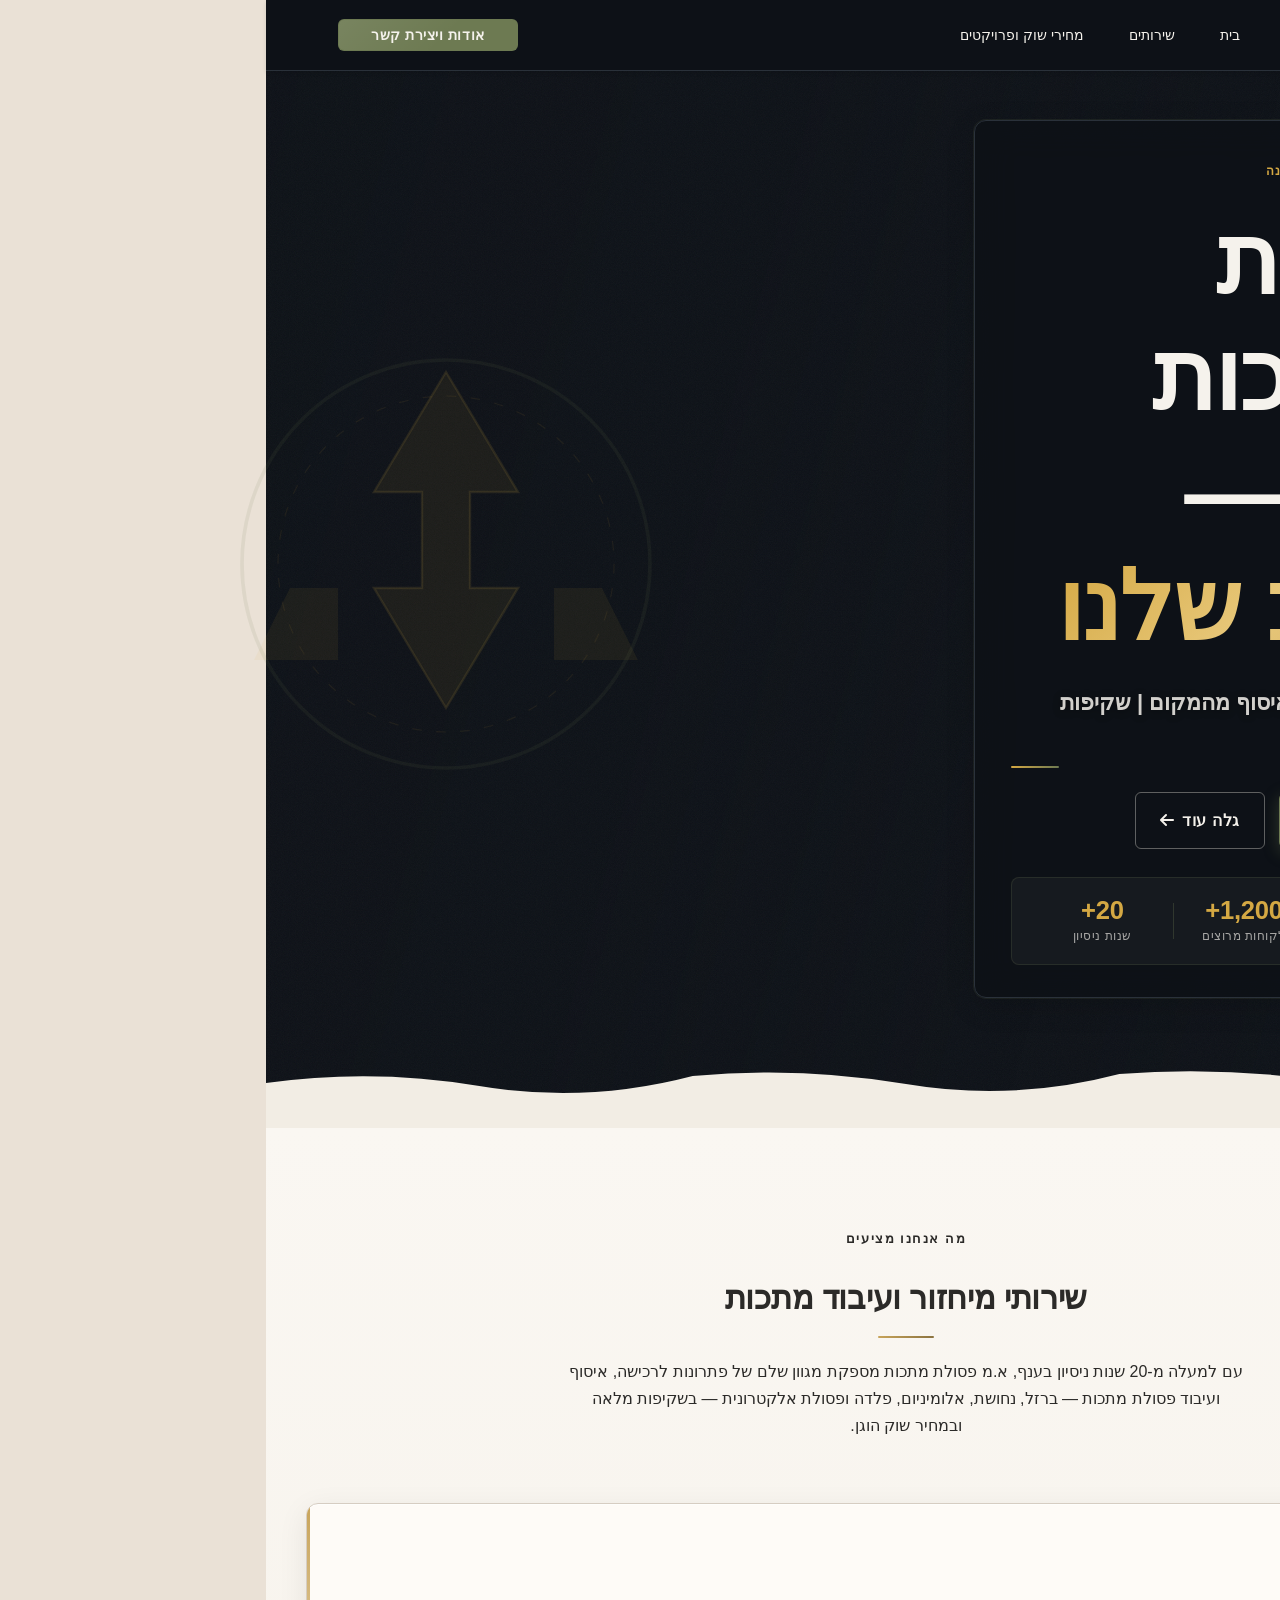
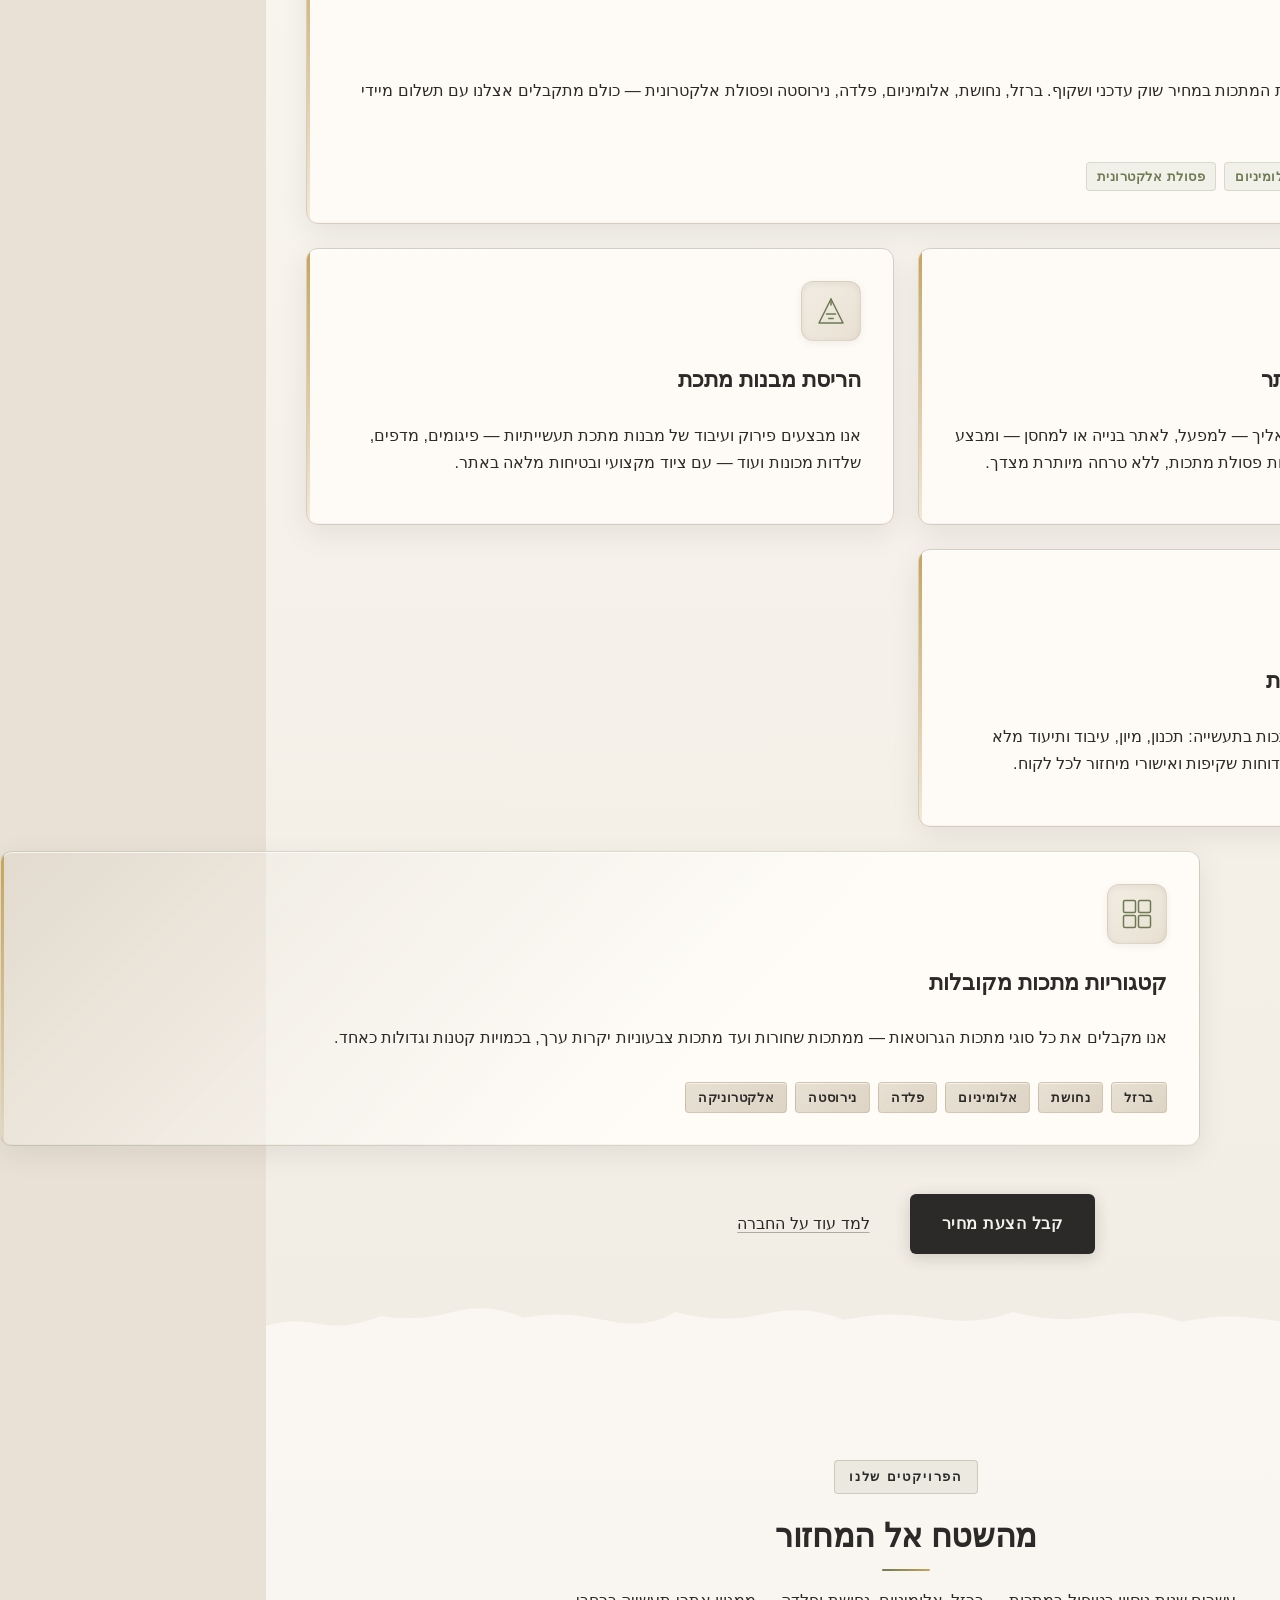
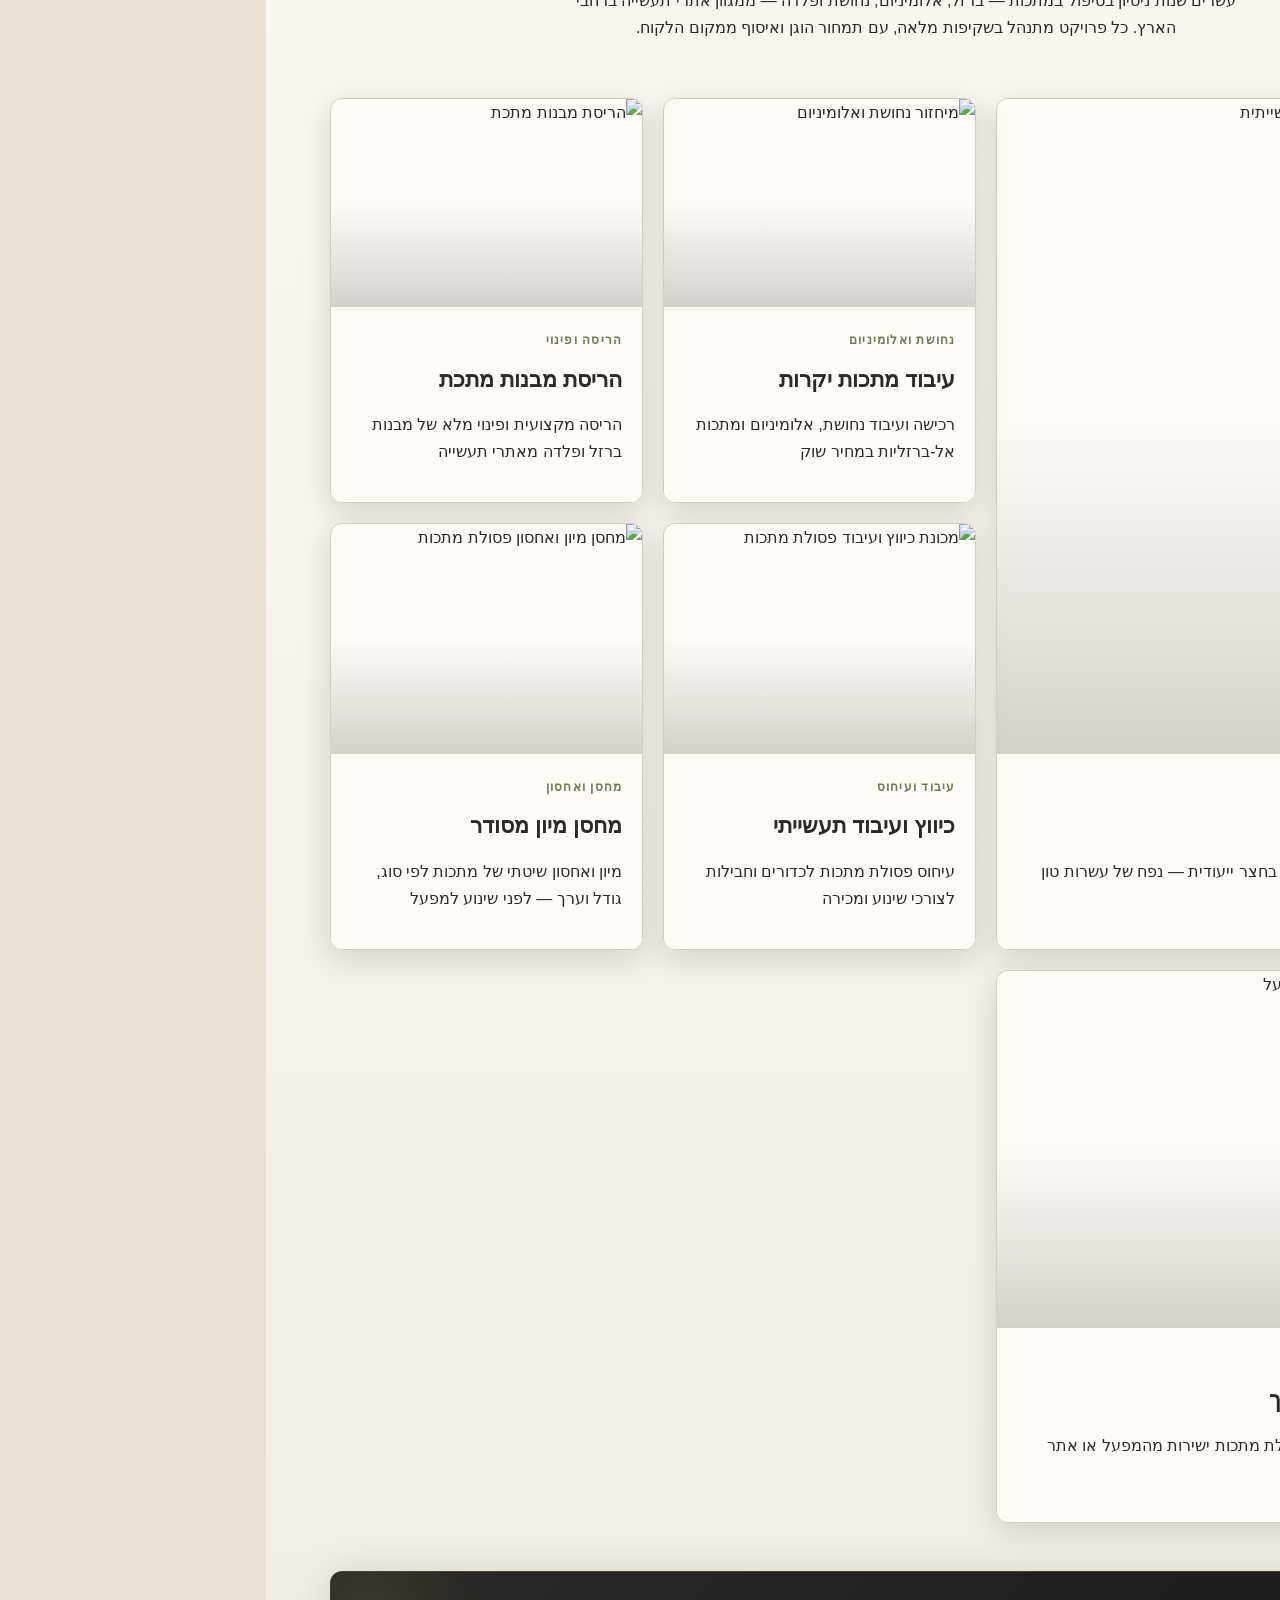
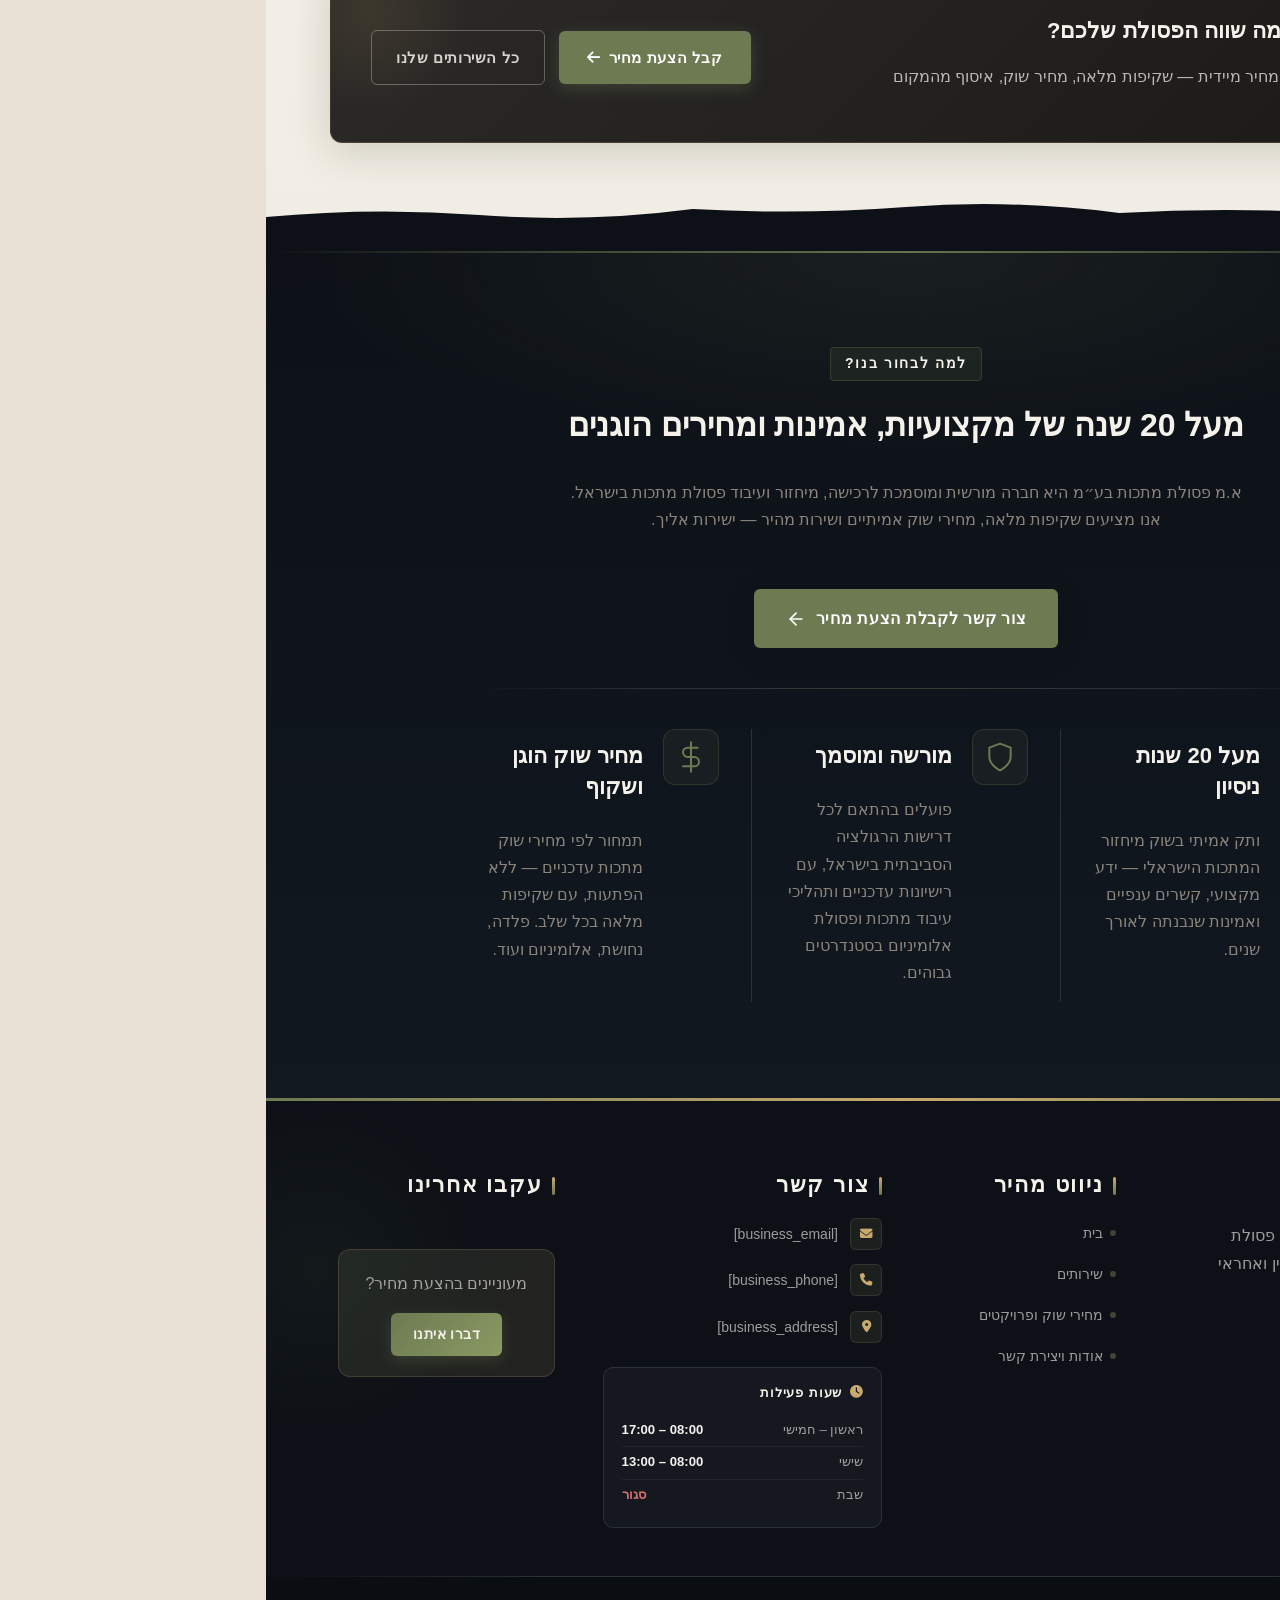
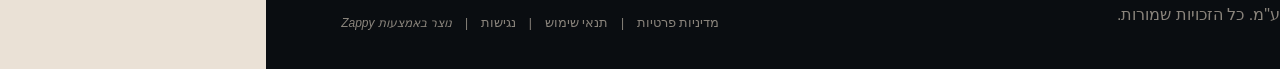
==== commit 6321a8b5: "Background sync: Progressive GitHub Sync" ====
--- a/public/index.html
+++ b/public/index.html
@@ -892,24 +892,21 @@
   </div>
 </section>
 
-<section data-band-index="1" class="index-services-section" data-layout-spec="בית-services" dir="rtl">
+<section data-band-index="1" class="index-services-section" data-layout-spec="בית-services" dir="rtl" id="index-services-section">
   <!-- Decorative background texture -->
   <div class="iss-bg-texture" aria-hidden="true"></div>
 
   <!-- Section intro -->
   <div class="iss-container">
     <div class="iss-intro">
-      <span class="iss-eyebrow">מה אנחנו מציעים</span>
-      <h2 class="iss-heading">שירותי מיחזור ועיבוד מתכות</h2>
+      <p class="zappy-editable"><span class="iss-eyebrow" style="color: rgb(43, 42, 40) !important;">מה אנחנו מציעים</span>
+      </p><h2 class="iss-heading">שירותי מיחזור ועיבוד מתכות</h2>
       <div class="iss-heading-rule" aria-hidden="true"></div>
       <p class="iss-intro-text">עם למעלה מ-20 שנות ניסיון בענף, א.מ פסולת מתכות מספקת מגוון שלם של פתרונות לרכישה, איסוף ועיבוד פסולת מתכות — ברזל, נחושת, אלומיניום, פלדה ופסולת אלקטרונית — בשקיפות מלאה ובמחיר שוק הוגן.</p>
     </div>
 
     <!-- Services grid -->
-    <div class="iss-grid">
-
-      <!-- Card 1: רכישת מתכות -->
-      <article class="iss-card iss-card--wide">
+    <div class="iss-grid zappy-preserve-css-grid" id="zappy-auto-grid-1779059782297-0waxh6" data-zappy-auto-grid="true" data-original-item-width="280" data-original-gap="24px" style="align-items: stretch !important; --zappy-grid-cols: repeat(2, minmax(0, 1fr)); display: grid; grid-template-columns: repeat(2, minmax(0, 1fr));" data-zappy-explicit-columns="true"><article class="iss-card iss-card--wide"  data-grid-item-index="0">
         <div class="iss-card-icon-badge" aria-hidden="true">
           <svg data-element-type="icon" data-icon-type="svg" xmlns="http://www.w3.org/2000/svg" viewBox="0 0 48 48" width="36" height="36" fill="none" stroke="currentColor" stroke-width="2" stroke-linecap="round" stroke-linejoin="round" aria-hidden="true">
             <circle cx="24" cy="24" r="20"></circle>
@@ -919,7 +916,7 @@
         </div>
         <div class="iss-card-content">
           <h3 class="iss-card-title">רכישת פסולת מתכות</h3>
-          <p class="iss-card-desc">אנו רוכשים את כל סוגי פסולת המתכות במחיר שוק עדכני ושקוף. ברזל, נחושת, אלומיניום, פלדה, נירוסטה ופסולת אלקטרונית — כולם מתקבלים אצלנו עם תשלום מיידי וכנה.</p>
+          <p class="iss-card-desc" >אנו רוכשים את כל סוגי פסולת המתכות במחיר שוק עדכני ושקוף. ברזל, נחושת, אלומיניום, פלדה, נירוסטה ופסולת אלקטרונית — כולם מתקבלים אצלנו עם תשלום מיידי וכנה.</p>
           <ul class="iss-card-tags">
             <li>ברזל ופלדה</li>
             <li>נחושת</li>
@@ -927,10 +924,7 @@
             <li>פסולת אלקטרונית</li>
           </ul>
         </div>
-      </article>
-
-      <!-- Card 2: איסוף מהמקום -->
-      <article class="iss-card">
+      </article><article class="iss-card" style="display: flex !important; flex-direction: column !important; justify-content: center !important; align-items: stretch !important; align-self: stretch !important; height: 100% !important;" data-grid-item-index="1">
         <div class="iss-card-icon-badge" aria-hidden="true">
           <svg data-element-type="icon" data-icon-type="svg" xmlns="http://www.w3.org/2000/svg" viewBox="0 0 48 48" width="36" height="36" fill="none" stroke="currentColor" stroke-width="2" stroke-linecap="round" stroke-linejoin="round" aria-hidden="true">
             <rect x="4" y="20" width="40" height="18" rx="3"></rect>
@@ -944,10 +938,7 @@
           <h3 class="iss-card-title">איסוף מהמפעל והאתר</h3>
           <p class="iss-card-desc">צוות הלוגיסטיקה שלנו מגיע אליך — למפעל, לאתר בנייה או למחסן — ומבצע איסוף מסודר ויעיל של כל כמות פסולת מתכות, ללא טרחה מיותרת מצדך.</p>
         </div>
-      </article>
-
-      <!-- Card 3: הריסת מבנות מתכת -->
-      <article class="iss-card">
+      </article><article class="iss-card"  data-grid-item-index="2">
         <div class="iss-card-icon-badge" aria-hidden="true">
           <svg data-element-type="icon" data-icon-type="svg" xmlns="http://www.w3.org/2000/svg" viewBox="0 0 48 48" width="36" height="36" fill="none" stroke="currentColor" stroke-width="2" stroke-linecap="round" stroke-linejoin="round" aria-hidden="true">
             <path d="M8 40L24 8l16 32H8z"></path>
@@ -960,10 +951,7 @@
           <h3 class="iss-card-title">הריסת מבנות מתכת</h3>
           <p class="iss-card-desc">אנו מבצעים פירוק ועיבוד של מבנות מתכת תעשייתיות — פיגומים, מדפים, שלדות מכונות ועוד — עם ציוד מקצועי ובטיחות מלאה באתר.</p>
         </div>
-      </article>
-
-      <!-- Card 4: ניהול פסולת תעשייתית -->
-      <article class="iss-card">
+      </article><article class="iss-card"  data-grid-item-index="3">
         <div class="iss-card-icon-badge" aria-hidden="true">
           <svg data-element-type="icon" data-icon-type="svg" xmlns="http://www.w3.org/2000/svg" viewBox="0 0 48 48" width="36" height="36" fill="none" stroke="currentColor" stroke-width="2" stroke-linecap="round" stroke-linejoin="round" aria-hidden="true">
             <path d="M24 4a20 20 0 100 40A20 20 0 0024 4z"></path>
@@ -976,10 +964,7 @@
           <h3 class="iss-card-title">ניהול פסולת תעשייתית</h3>
           <p class="iss-card-desc">פתרון כולל לניהול פסולת מתכות בתעשייה: תכנון, מיון, עיבוד ותיעוד מלא לצרכי רגולציה. אנו מספקים דוחות שקיפות ואישורי מיחזור לכל לקוח.</p>
         </div>
-      </article>
-
-      <!-- Card 5: קטגוריות מתכות -->
-      <article class="iss-card iss-card--accent">
+      </article><article class="iss-card iss-card--accent"  data-grid-item-index="4">
         <div class="iss-card-icon-badge" aria-hidden="true">
           <svg data-element-type="icon" data-icon-type="svg" xmlns="http://www.w3.org/2000/svg" viewBox="0 0 48 48" width="36" height="36" fill="none" stroke="currentColor" stroke-width="2" stroke-linecap="round" stroke-linejoin="round" aria-hidden="true">
             <rect x="6" y="6" width="16" height="16" rx="2"></rect>
@@ -1000,256 +985,25 @@
             <span class="iss-metal-tag">אלקטרוניקה</span>
           </div>
         </div>
-      </article>
-
-    </div>
+      </article></div>
     <!-- End grid -->
 
     <!-- CTA -->
     <div class="iss-cta-row">
-      <a href="#contact" class="iss-btn-primary">קבל הצעת מחיר</a>
-      <a href="#about" class="iss-btn-ghost">למד עוד על החברה</a>
+      <a href="#contact" class="iss-btn-primary" data-element-type="button" data-element-id="btn-1779059782096-cxdgvccot" data-native-element="true">קבל הצעת מחיר</a>
+      <a href="#about" class="iss-btn-ghost" data-element-type="button" data-element-id="btn-1779059782096-kdxq9e4mr" data-native-element="true">למד עוד על החברה</a>
     </div>
   </div>
 
   <!-- Bottom torn-metal divider -->
   <div class="iss-divider-wrapper">
     <svg data-no-icon-edit="true" aria-hidden="true" viewBox="0 0 1440 90" preserveAspectRatio="none" xmlns="http://www.w3.org/2000/svg">
-      <path d="M0,90 L0,52 Q30,44 60,50 T130,42 Q170,48 210,38 T290,44 Q330,36 380,46 T460,38 Q510,50 560,40 T650,46 Q700,36 750,44 T840,38 Q890,50 940,42 T1030,48 Q1080,38 1130,46 T1220,40 Q1280,48 1320,42 T1400,50 L1440,46 L1440,90 Z" fill="#0D1117"></path>
+      <path d="M0,90 L0,52 Q30,44 60,50 T130,42 Q170,48 210,38 T290,44 Q330,36 380,46 T460,38 Q510,50 560,40 T650,46 Q700,36 750,44 T840,38 Q890,50 940,42 T1030,48 Q1080,38 1130,46 T1220,40 Q1280,48 1320,42 T1400,50 L1440,46 L1440,90 Z" fill="#FAF7F2"></path>
     </svg>
   </div>
 </section>
 
-<section data-band-index="2" class="index-pricing-section" data-layout-spec="בית-pricing" dir="rtl">
-  <!-- Background texture overlay -->
-  <div class="index-pricing-texture" aria-hidden="true"></div>
-
-  <div class="index-pricing-container">
-
-    <!-- Header Block -->
-    <div class="index-pricing-header">
-      <span class="index-pricing-eyebrow">מחירי שוק עדכניים</span>
-      <h2 class="index-pricing-title">אנחנו משלמים מחיר שוק אמיתי</h2>
-      <p class="index-pricing-subtitle">שקיפות מלאה בתמחור — המחירים שלנו מתעדכנים בהתאם לשוק הגלובלי ומשקפים את הערך האמיתי של המתכות שלך. ללא הפתעות, ללא עמלות נסתרות.</p>
-    </div>
-
-    <!-- Two-column band -->
-    <div class="index-pricing-columns">
-
-      <!-- START: Price Table -->
-      <div class="index-pricing-table-panel">
-        <div class="index-pricing-panel-header">
-          <span class="index-pricing-panel-icon" aria-hidden="true">
-            <svg width="20" height="20" viewBox="0 0 24 24" fill="none" stroke="currentColor" stroke-width="2" stroke-linecap="round" stroke-linejoin="round" data-element-type="icon" data-icon-type="svg"><rect x="2" y="3" width="20" height="14" rx="2"></rect><line x1="8" y1="21" x2="16" y2="21"></line><line x1="12" y1="17" x2="12" y2="21"></line></svg>
-          </span>
-          <span class="index-pricing-panel-title">טבלת מחירים — מתכות</span>
-          <span class="index-pricing-live-badge">עדכני</span>
-        </div>
-        <table class="index-pricing-table">
-          <thead>
-            <tr>
-              <th>סוג מתכת</th>
-              <th>מחיר לק"ג</th>
-              <th>מגמה</th>
-            </tr>
-          </thead>
-          <tbody>
-            <tr class="index-pricing-row-highlight">
-              <td>
-                <span class="index-pricing-metal-dot" style="background:#b87333"></span>
-                נחושת
-              </td>
-              <td class="index-pricing-value">₪28–34</td>
-              <td class="index-pricing-trend up">
-                <svg width="14" height="14" viewBox="0 0 24 24" fill="none" stroke="currentColor" stroke-width="2.5" stroke-linecap="round" stroke-linejoin="round" aria-hidden="true"><polyline points="18 15 12 9 6 15"></polyline></svg>
-                עלייה
-              </td>
-            </tr>
-            <tr>
-              <td>
-                <span class="index-pricing-metal-dot" style="background:#aaa9ad"></span>
-                אלומיניום
-              </td>
-              <td class="index-pricing-value">₪4–7</td>
-              <td class="index-pricing-trend stable">
-                <svg width="14" height="14" viewBox="0 0 24 24" fill="none" stroke="currentColor" stroke-width="2.5" stroke-linecap="round" stroke-linejoin="round" aria-hidden="true"><line x1="5" y1="12" x2="19" y2="12"></line></svg>
-                יציב
-              </td>
-            </tr>
-            <tr>
-              <td>
-                <span class="index-pricing-metal-dot" style="background:#8c8c8c"></span>
-                ברזל ופלדה
-              </td>
-              <td class="index-pricing-value">₪0.8–1.4</td>
-              <td class="index-pricing-trend up">
-                <svg width="14" height="14" viewBox="0 0 24 24" fill="none" stroke="currentColor" stroke-width="2.5" stroke-linecap="round" stroke-linejoin="round" aria-hidden="true"><polyline points="18 15 12 9 6 15"></polyline></svg>
-                עלייה
-              </td>
-            </tr>
-            <tr>
-              <td>
-                <span class="index-pricing-metal-dot" style="background:#ffd700"></span>
-                פליז
-              </td>
-              <td class="index-pricing-value">₪14–18</td>
-              <td class="index-pricing-trend down">
-                <svg width="14" height="14" viewBox="0 0 24 24" fill="none" stroke="currentColor" stroke-width="2.5" stroke-linecap="round" stroke-linejoin="round" aria-hidden="true"><polyline points="6 9 12 15 18 9"></polyline></svg>
-                ירידה
-              </td>
-            </tr>
-            <tr>
-              <td>
-                <span class="index-pricing-metal-dot" style="background:#e8e8e8"></span>
-                נירוסטה
-              </td>
-              <td class="index-pricing-value">₪2.5–4</td>
-              <td class="index-pricing-trend stable">
-                <svg width="14" height="14" viewBox="0 0 24 24" fill="none" stroke="currentColor" stroke-width="2.5" stroke-linecap="round" stroke-linejoin="round" aria-hidden="true"><line x1="5" y1="12" x2="19" y2="12"></line></svg>
-                יציב
-              </td>
-            </tr>
-            <tr>
-              <td>
-                <span class="index-pricing-metal-dot" style="background:#cd7f32"></span>
-                פסולת אלקטרונית
-              </td>
-              <td class="index-pricing-value">₪6–22</td>
-              <td class="index-pricing-trend up">
-                <svg width="14" height="14" viewBox="0 0 24 24" fill="none" stroke="currentColor" stroke-width="2.5" stroke-linecap="round" stroke-linejoin="round" aria-hidden="true"><polyline points="18 15 12 9 6 15"></polyline></svg>
-                עלייה
-              </td>
-            </tr>
-          </tbody>
-        </table>
-        <p class="index-pricing-table-note">* המחירים מתעדכנים שבועית בהתאם לשוק הגלובלי. צור קשר לקבלת הצעה מדויקת.</p>
-      </div>
-
-      <!-- END: Chart Panel -->
-      <div class="index-pricing-chart-panel">
-        <div class="index-pricing-panel-header">
-          <span class="index-pricing-panel-icon" aria-hidden="true">
-            <svg width="20" height="20" viewBox="0 0 24 24" fill="none" stroke="currentColor" stroke-width="2" stroke-linecap="round" stroke-linejoin="round" data-element-type="icon" data-icon-type="svg"><polyline points="22 12 18 12 15 21 9 3 6 12 2 12"></polyline></svg>
-          </span>
-          <span class="index-pricing-panel-title">מגמת מחירים — 6 חודשים</span>
-        </div>
-        <div class="index-pricing-chart-area">
-          <!-- SVG Line Chart -->
-          <svg class="index-pricing-chart-svg" viewBox="0 0 480 220" preserveAspectRatio="none" xmlns="http://www.w3.org/2000/svg" aria-label="גרף מגמת מחירי מתכות" data-no-icon-edit="true">
-            <!-- Grid lines -->
-            <line x1="0" y1="44" x2="480" y2="44" stroke="rgba(245,242,236,0.08)" stroke-width="1"></line>
-            <line x1="0" y1="88" x2="480" y2="88" stroke="rgba(245,242,236,0.08)" stroke-width="1"></line>
-            <line x1="0" y1="132" x2="480" y2="132" stroke="rgba(245,242,236,0.08)" stroke-width="1"></line>
-            <line x1="0" y1="176" x2="480" y2="176" stroke="rgba(245,242,236,0.08)" stroke-width="1"></line>
-            <!-- Copper line + fill -->
-            <defs>
-              <linearGradient id="copperGrad" x1="0" y1="0" x2="0" y2="1">
-                <stop offset="0%" stop-color="#b87333" stop-opacity="0.35"></stop>
-                <stop offset="100%" stop-color="#b87333" stop-opacity="0"></stop>
-              </linearGradient>
-              <linearGradient id="aluminumGrad" x1="0" y1="0" x2="0" y2="1">
-                <stop offset="0%" stop-color="#6D7A52" stop-opacity="0.28"></stop>
-                <stop offset="100%" stop-color="#6D7A52" stop-opacity="0"></stop>
-              </linearGradient>
-              <linearGradient id="steelGrad" x1="0" y1="0" x2="0" y2="1">
-                <stop offset="0%" stop-color="#8c8c8c" stop-opacity="0.22"></stop>
-                <stop offset="100%" stop-color="#8c8c8c" stop-opacity="0"></stop>
-              </linearGradient>
-              <filter id="glowGreen">
-                <feGaussianBlur stdDeviation="3" result="coloredBlur"></feGaussianBlur>
-                <feMerge><feMergeNode in="coloredBlur"></feMergeNode><feMergeNode in="SourceGraphic"></feMergeNode></feMerge>
-              </filter>
-            </defs>
-            <!-- Copper area fill -->
-            <path d="M0,155 C40,148 80,130 120,118 C160,106 200,98 240,88 C280,78 320,72 360,62 C400,52 440,48 480,42 L480,220 L0,220 Z" fill="url(#copperGrad)"></path>
-            <!-- Copper line -->
-            <path d="M0,155 C40,148 80,130 120,118 C160,106 200,98 240,88 C280,78 320,72 360,62 C400,52 440,48 480,42" fill="none" stroke="#b87333" stroke-width="2.5" stroke-linecap="round" filter="url(#glowGreen)"></path>
-            <!-- Aluminum area fill -->
-            <path d="M0,170 C40,168 80,162 120,158 C160,154 200,150 240,148 C280,146 320,142 360,138 C400,134 440,132 480,128 L480,220 L0,220 Z" fill="url(#aluminumGrad)"></path>
-            <!-- Aluminum line -->
-            <path d="M0,170 C40,168 80,162 120,158 C160,154 200,150 240,148 C280,146 320,142 360,138 C400,134 440,132 480,128" fill="none" stroke="#6D7A52" stroke-width="2" stroke-linecap="round"></path>
-            <!-- Steel line -->
-            <path d="M0,185 C40,184 80,182 120,180 C160,178 200,177 240,176 C280,175 320,173 360,172 C400,171 440,170 480,168" fill="none" stroke="#8c8c8c" stroke-width="1.5" stroke-dasharray="6,3" stroke-linecap="round"></path>
-            <!-- Month labels -->
-            <text x="0" y="215" fill="rgba(245,242,236,0.4)" font-size="11" font-family="Roboto,sans-serif" text-anchor="start">יולי</text>
-            <text x="96" y="215" fill="rgba(245,242,236,0.4)" font-size="11" font-family="Roboto,sans-serif" text-anchor="middle">אוג'</text>
-            <text x="192" y="215" fill="rgba(245,242,236,0.4)" font-size="11" font-family="Roboto,sans-serif" text-anchor="middle">ספט'</text>
-            <text x="288" y="215" fill="rgba(245,242,236,0.4)" font-size="11" font-family="Roboto,sans-serif" text-anchor="middle">אוק'</text>
-            <text x="384" y="215" fill="rgba(245,242,236,0.4)" font-size="11" font-family="Roboto,sans-serif" text-anchor="middle">נוב'</text>
-            <text x="480" y="215" fill="rgba(245,242,236,0.4)" font-size="11" font-family="Roboto,sans-serif" text-anchor="end">דצמ'</text>
-          </svg>
-          <!-- Legend -->
-          <div class="index-pricing-chart-legend">
-            <span class="index-pricing-legend-item">
-              <span class="index-pricing-legend-line" style="background:#b87333"></span>
-              נחושת
-            </span>
-            <span class="index-pricing-legend-item">
-              <span class="index-pricing-legend-line" style="background:#6D7A52"></span>
-              אלומיניום
-            </span>
-            <span class="index-pricing-legend-item">
-              <span class="index-pricing-legend-line" style="background:#8c8c8c; background-image: repeating-linear-gradient(90deg,#8c8c8c 0,#8c8c8c 6px,transparent 6px,transparent 9px)"></span>
-              פלדה
-            </span>
-          </div>
-        </div>
-        <div class="index-pricing-chart-cta">
-          <p>מחיר מדויק לפי כמות וסוג? <strong>נשמח להעריך בחינם.</strong></p>
-          <a href="#contact" class="index-pricing-btn">קבל הצעת מחיר</a>
-        </div>
-      </div>
-
-    </div>
-    <!-- end columns -->
-
-    <!-- Reassurance Strip -->
-    <div class="index-pricing-reassurance">
-      <div class="index-pricing-reassurance-item">
-        <span class="index-pricing-reassurance-icon" aria-hidden="true">
-          <svg width="28" height="28" viewBox="0 0 24 24" fill="none" stroke="currentColor" stroke-width="2" stroke-linecap="round" stroke-linejoin="round" data-element-type="icon" data-icon-type="svg"><path d="M12 22s8-4 8-10V5l-8-3-8 3v7c0 6 8 10 8 10z"></path></svg>
-        </span>
-        <div class="index-pricing-reassurance-content">
-          <strong>שקיפות מלאה בתמחור</strong>
-          <span>מחיר שוק אמיתי ללא עמלות נסתרות — כל תשלום מתועד ומוסבר</span>
-        </div>
-      </div>
-      <div class="index-pricing-reassurance-divider" aria-hidden="true"></div>
-      <div class="index-pricing-reassurance-item">
-        <span class="index-pricing-reassurance-icon" aria-hidden="true">
-          <svg width="28" height="28" viewBox="0 0 24 24" fill="none" stroke="currentColor" stroke-width="2" stroke-linecap="round" stroke-linejoin="round" data-element-type="icon" data-icon-type="svg"><circle cx="12" cy="12" r="10"></circle><polyline points="12 6 12 12 16 14"></polyline></svg>
-        </span>
-        <div class="index-pricing-reassurance-content">
-          <strong>הערכה מהירה במקום</strong>
-          <span>צוות מקצועי מגיע אליך, בודק ומעריך את הפסולת תוך זמן קצר</span>
-        </div>
-      </div>
-      <div class="index-pricing-reassurance-divider" aria-hidden="true"></div>
-      <div class="index-pricing-reassurance-item">
-        <span class="index-pricing-reassurance-icon" aria-hidden="true">
-          <svg width="28" height="28" viewBox="0 0 24 24" fill="none" stroke="currentColor" stroke-width="2" stroke-linecap="round" stroke-linejoin="round" data-element-type="icon" data-icon-type="svg"><rect x="1" y="3" width="15" height="13" rx="2"></rect><path d="M16 8h4l3 3v5h-7V8z"></path><circle cx="5.5" cy="18.5" r="2.5"></circle><circle cx="18.5" cy="18.5" r="2.5"></circle></svg>
-        </span>
-        <div class="index-pricing-reassurance-content">
-          <strong>איסוף אמין מהמקום</strong>
-          <span>לוגיסטיקה מסודרת, ציוד מתאים לכל נפח — מהמפעל ישירות אלינו</span>
-        </div>
-      </div>
-    </div>
-
-  </div>
-  <!-- end container -->
-
-  <!-- Bottom divider: curved fade from dark graphite to light sand -->
-  <div class="index-pricing-divider-wrapper" aria-hidden="true">
-    <svg data-no-icon-edit="true" aria-hidden="true" viewBox="0 0 1200 90" preserveAspectRatio="none" xmlns="http://www.w3.org/2000/svg">
-      <!-- Silver contour accent line -->
-      <path d="M0,32 C150,18 300,42 480,28 C660,14 840,36 1200,22" fill="#FAF7F2" stroke="rgba(180,180,180,0.18)" stroke-width="1.5"></path>
-      <!-- Main fill toward light sand -->
-      <path d="M0,90 L0,38 C150,22 300,48 480,34 C660,20 840,42 1200,28 L1200,90 Z" fill="#FAF7F2"></path>
-    </svg>
-  </div>
-
-</section>
+
 
 <section data-band-index="3" class="index-showcase-section" data-layout-spec="בית-showcase" dir="rtl">
   <!-- Section Header -->
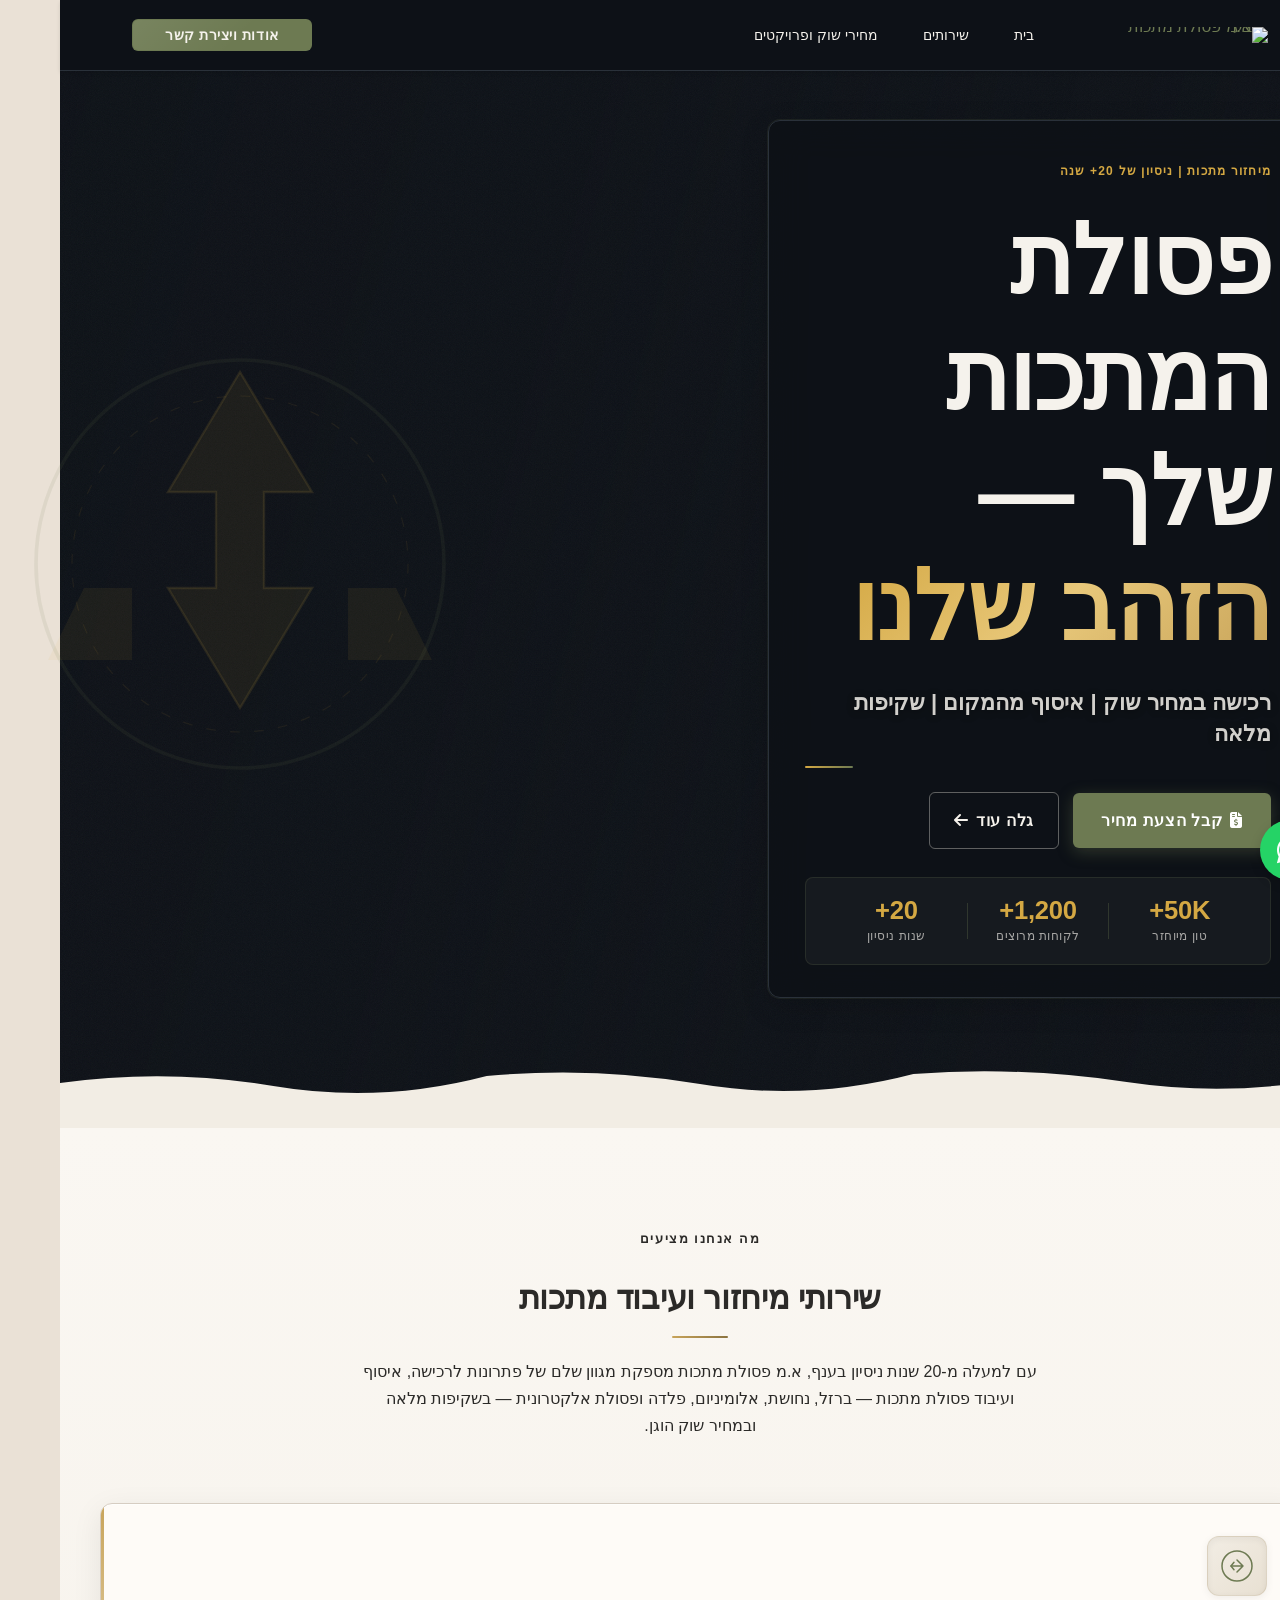
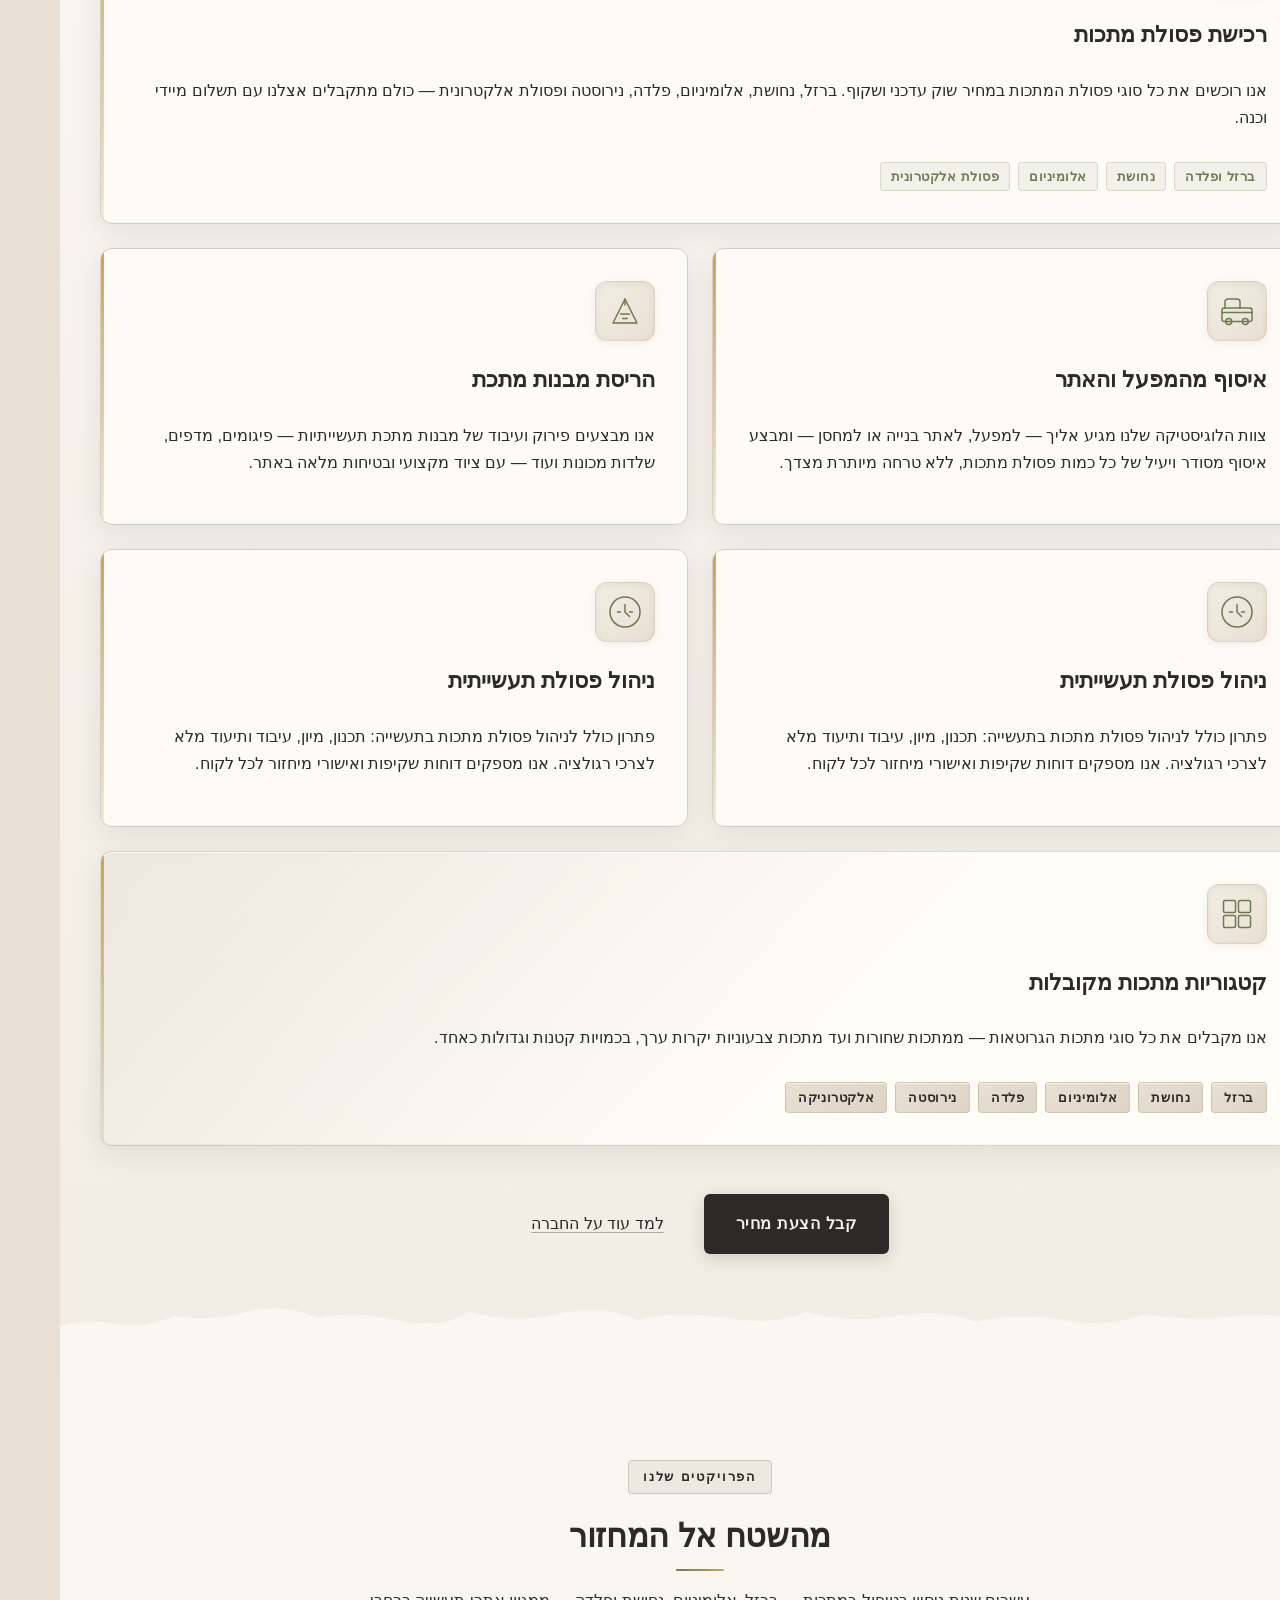
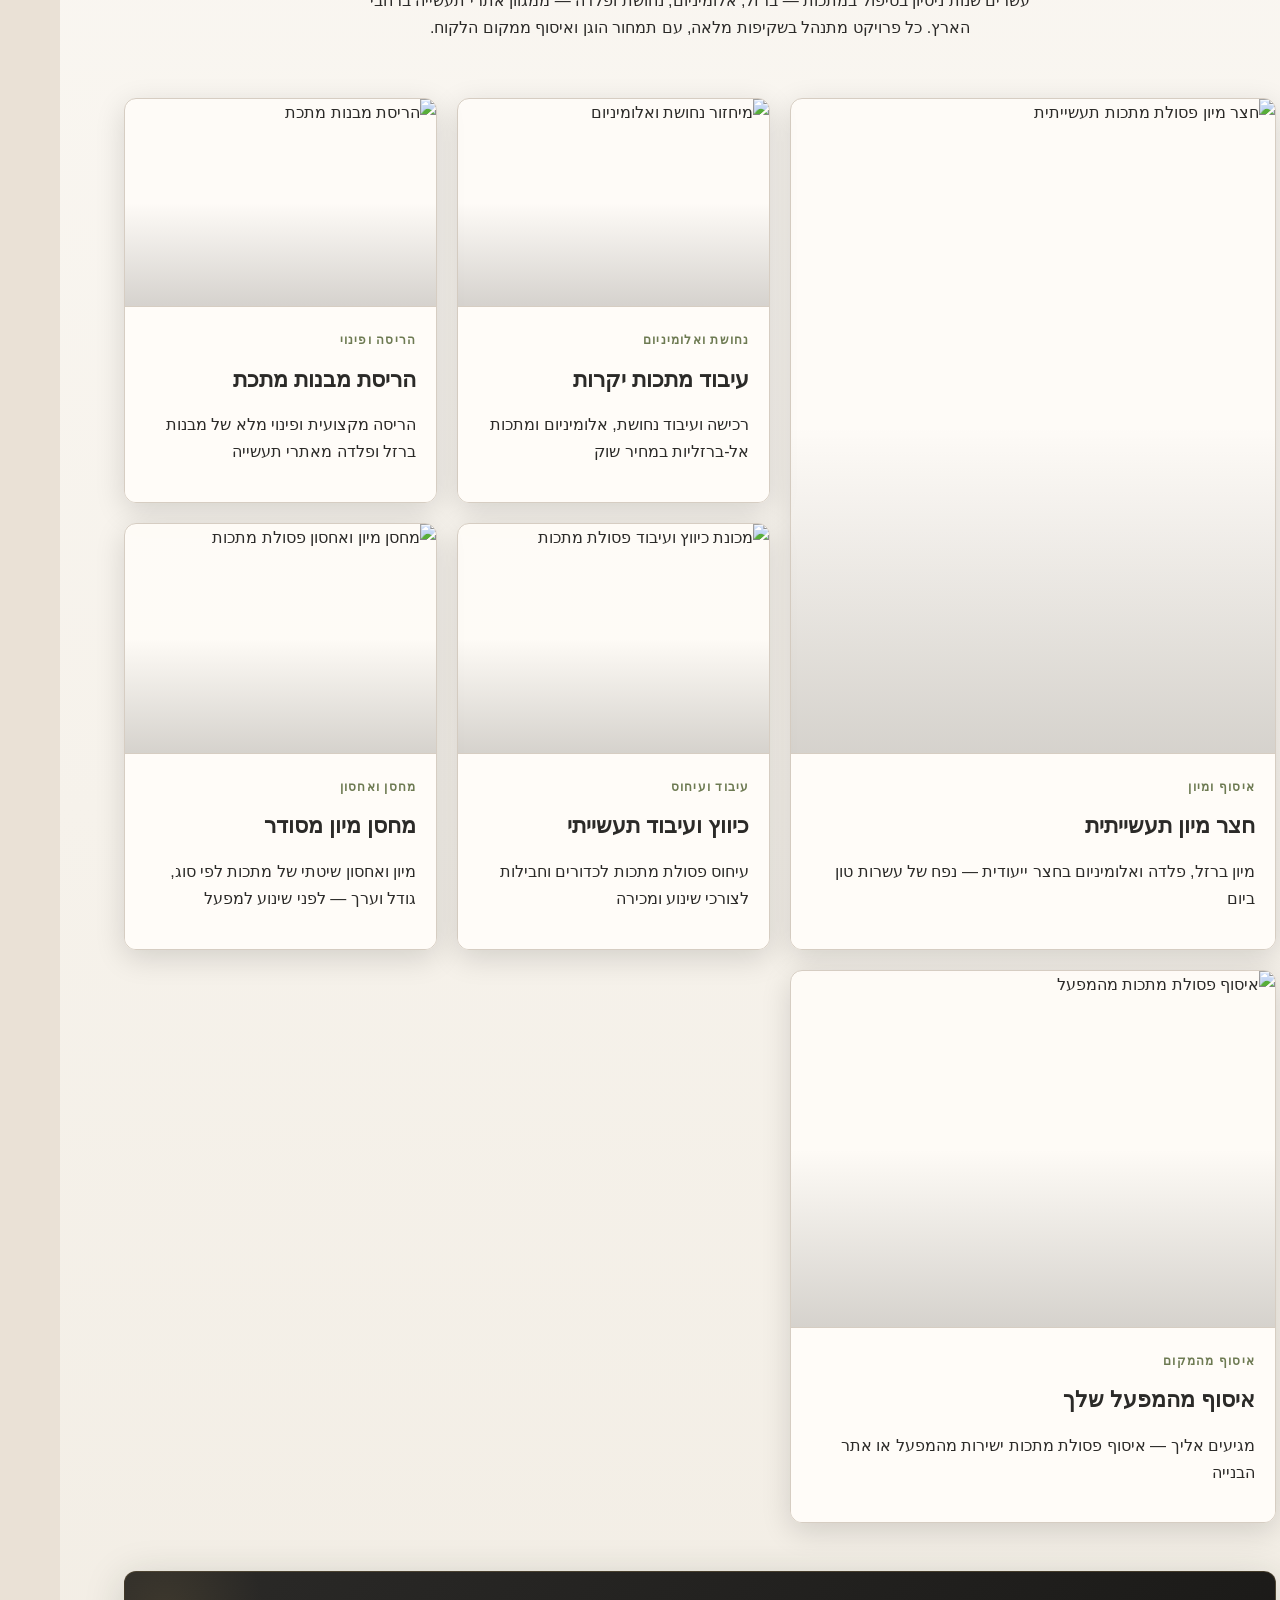
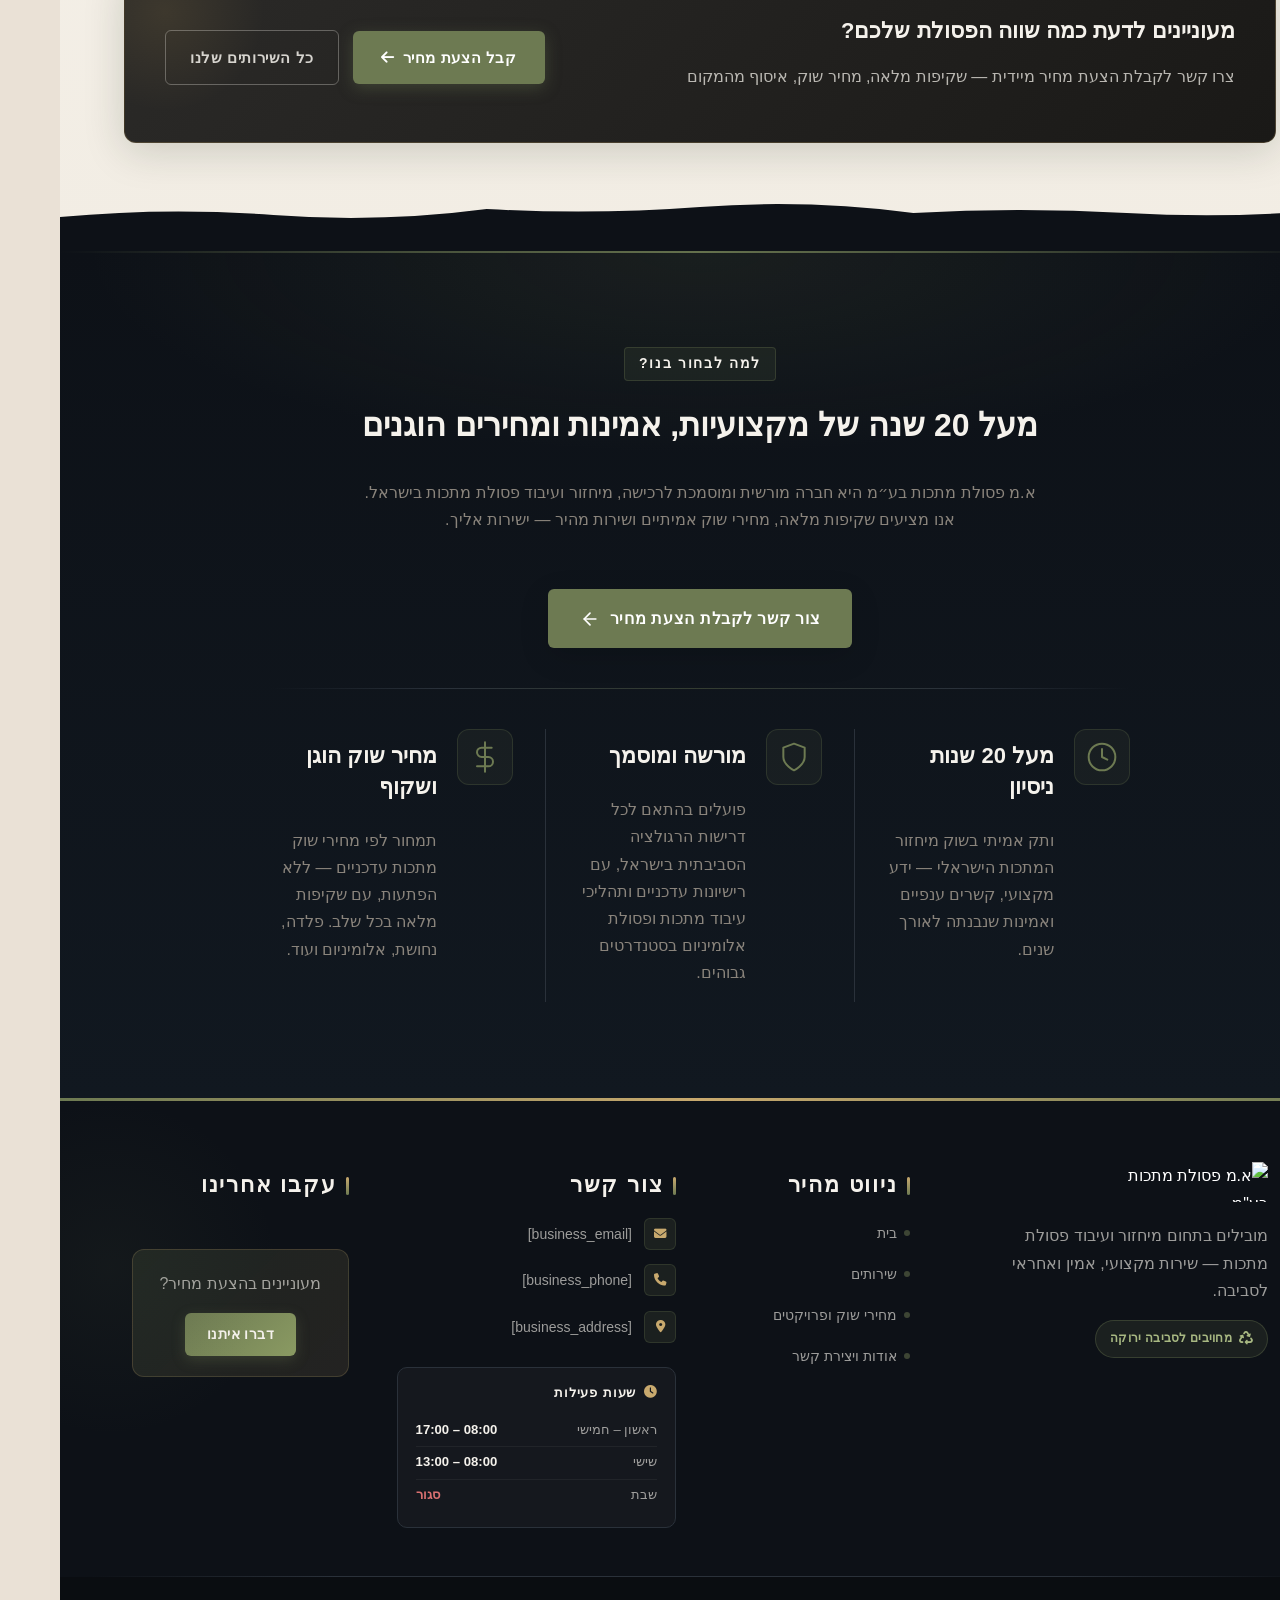
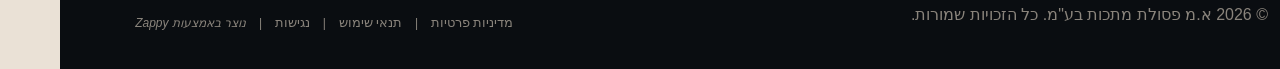
==== commit 72507b31: "Background sync: Progressive GitHub Sync" ====
--- a/public/index.html
+++ b/public/index.html
@@ -964,7 +964,20 @@
           <h3 class="iss-card-title">ניהול פסולת תעשייתית</h3>
           <p class="iss-card-desc">פתרון כולל לניהול פסולת מתכות בתעשייה: תכנון, מיון, עיבוד ותיעוד מלא לצרכי רגולציה. אנו מספקים דוחות שקיפות ואישורי מיחזור לכל לקוח.</p>
         </div>
-      </article><article class="iss-card iss-card--accent"  data-grid-item-index="4">
+      </article><article class="iss-card" style="grid-area: auto !important;" data-grid-item-index="4">
+        <div class="iss-card-icon-badge" aria-hidden="true">
+          <svg data-element-type="icon" data-icon-type="svg" xmlns="http://www.w3.org/2000/svg" viewBox="0 0 48 48" width="36" height="36" fill="none" stroke="currentColor" stroke-width="2" stroke-linecap="round" stroke-linejoin="round" aria-hidden="true" data-element-id="icon-1779060064072-xfur7ehca">
+            <path d="M24 4a20 20 0 100 40A20 20 0 0024 4z"></path>
+            <path d="M24 14v10l6 6"></path>
+            <path d="M14 24h4"></path>
+            <path d="M30 24h4"></path>
+          </svg>
+        </div>
+        <div class="iss-card-content">
+          <h3 class="iss-card-title" >ניהול פסולת תעשייתית</h3>
+          <p class="iss-card-desc" >פתרון כולל לניהול פסולת מתכות בתעשייה: תכנון, מיון, עיבוד ותיעוד מלא לצרכי רגולציה. אנו מספקים דוחות שקיפות ואישורי מיחזור לכל לקוח.</p>
+        </div>
+      </article><article class="iss-card iss-card--accent" style="display: flex !important; flex-direction: column !important; justify-content: center !important; align-items: stretch !important; align-self: stretch !important; height: 100% !important;" data-grid-item-index="5">
         <div class="iss-card-icon-badge" aria-hidden="true">
           <svg data-element-type="icon" data-icon-type="svg" xmlns="http://www.w3.org/2000/svg" viewBox="0 0 48 48" width="36" height="36" fill="none" stroke="currentColor" stroke-width="2" stroke-linecap="round" stroke-linejoin="round" aria-hidden="true">
             <rect x="6" y="6" width="16" height="16" rx="2"></rect>
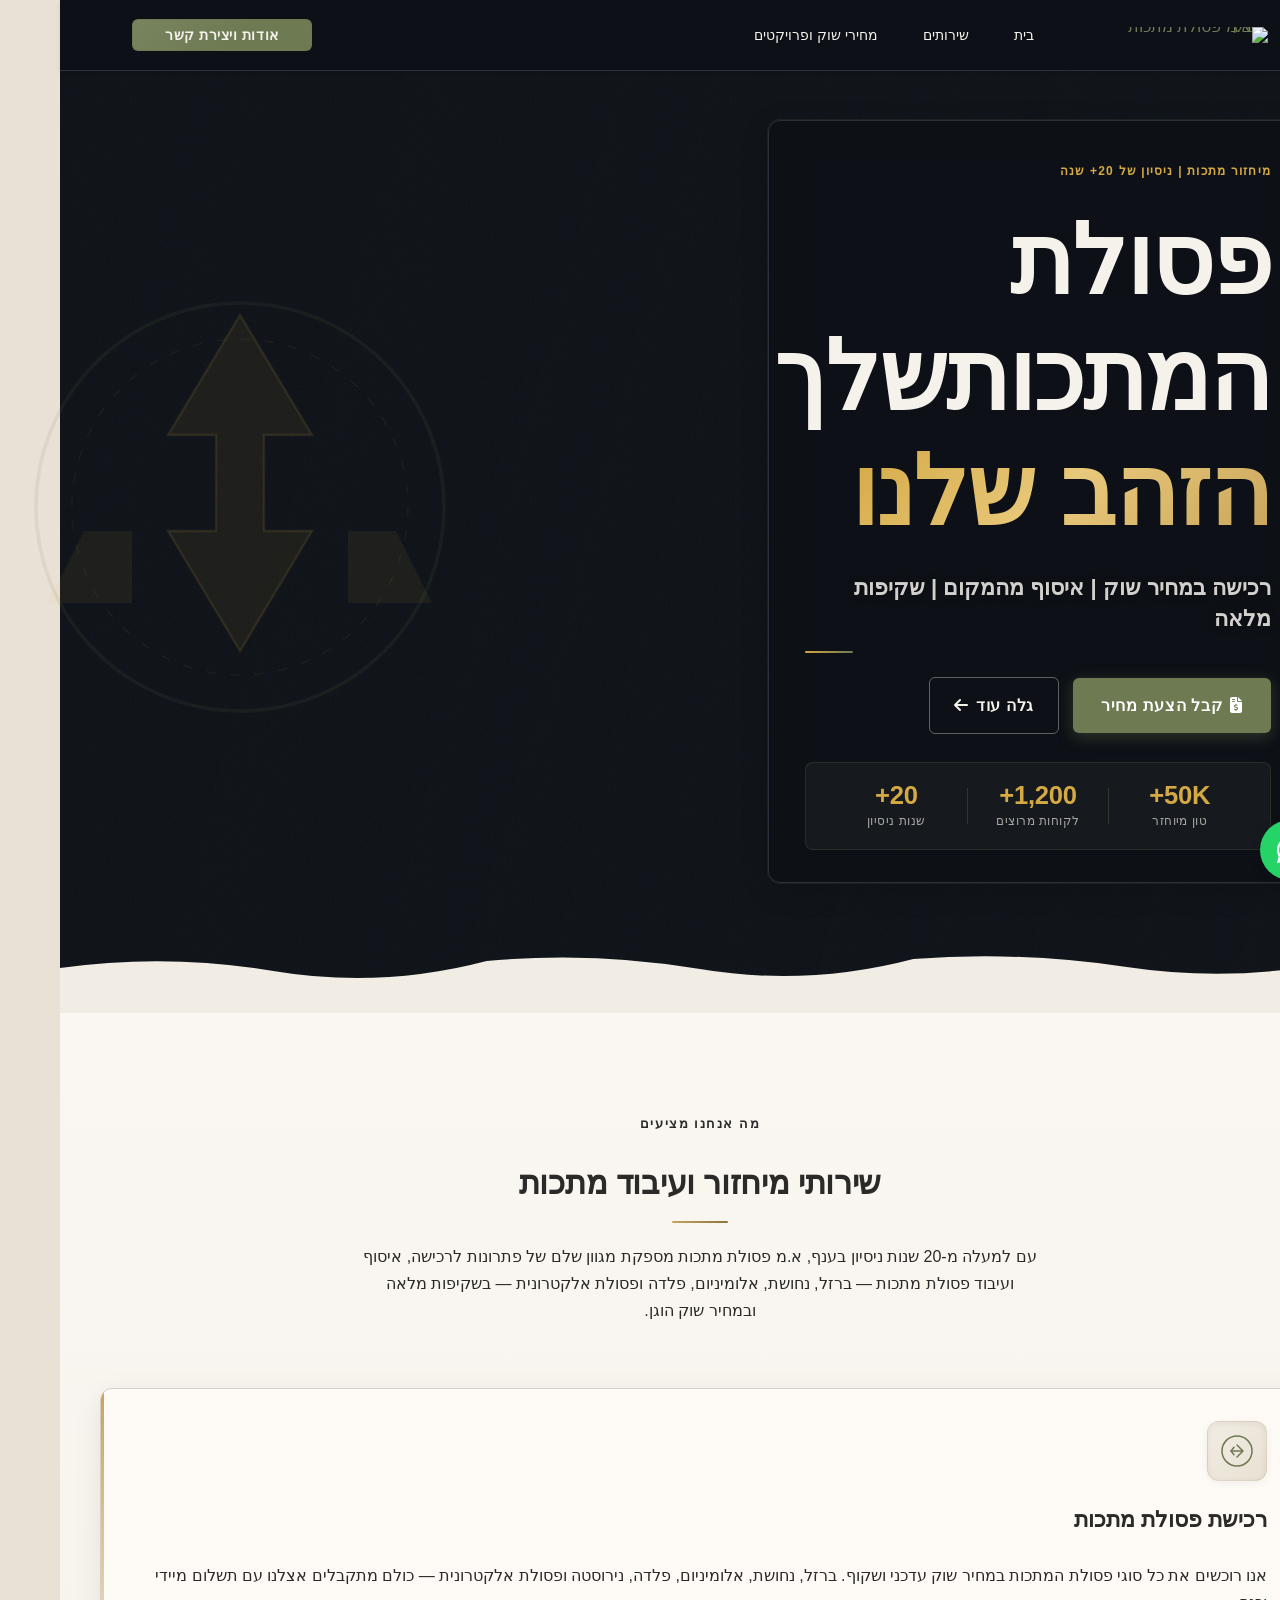
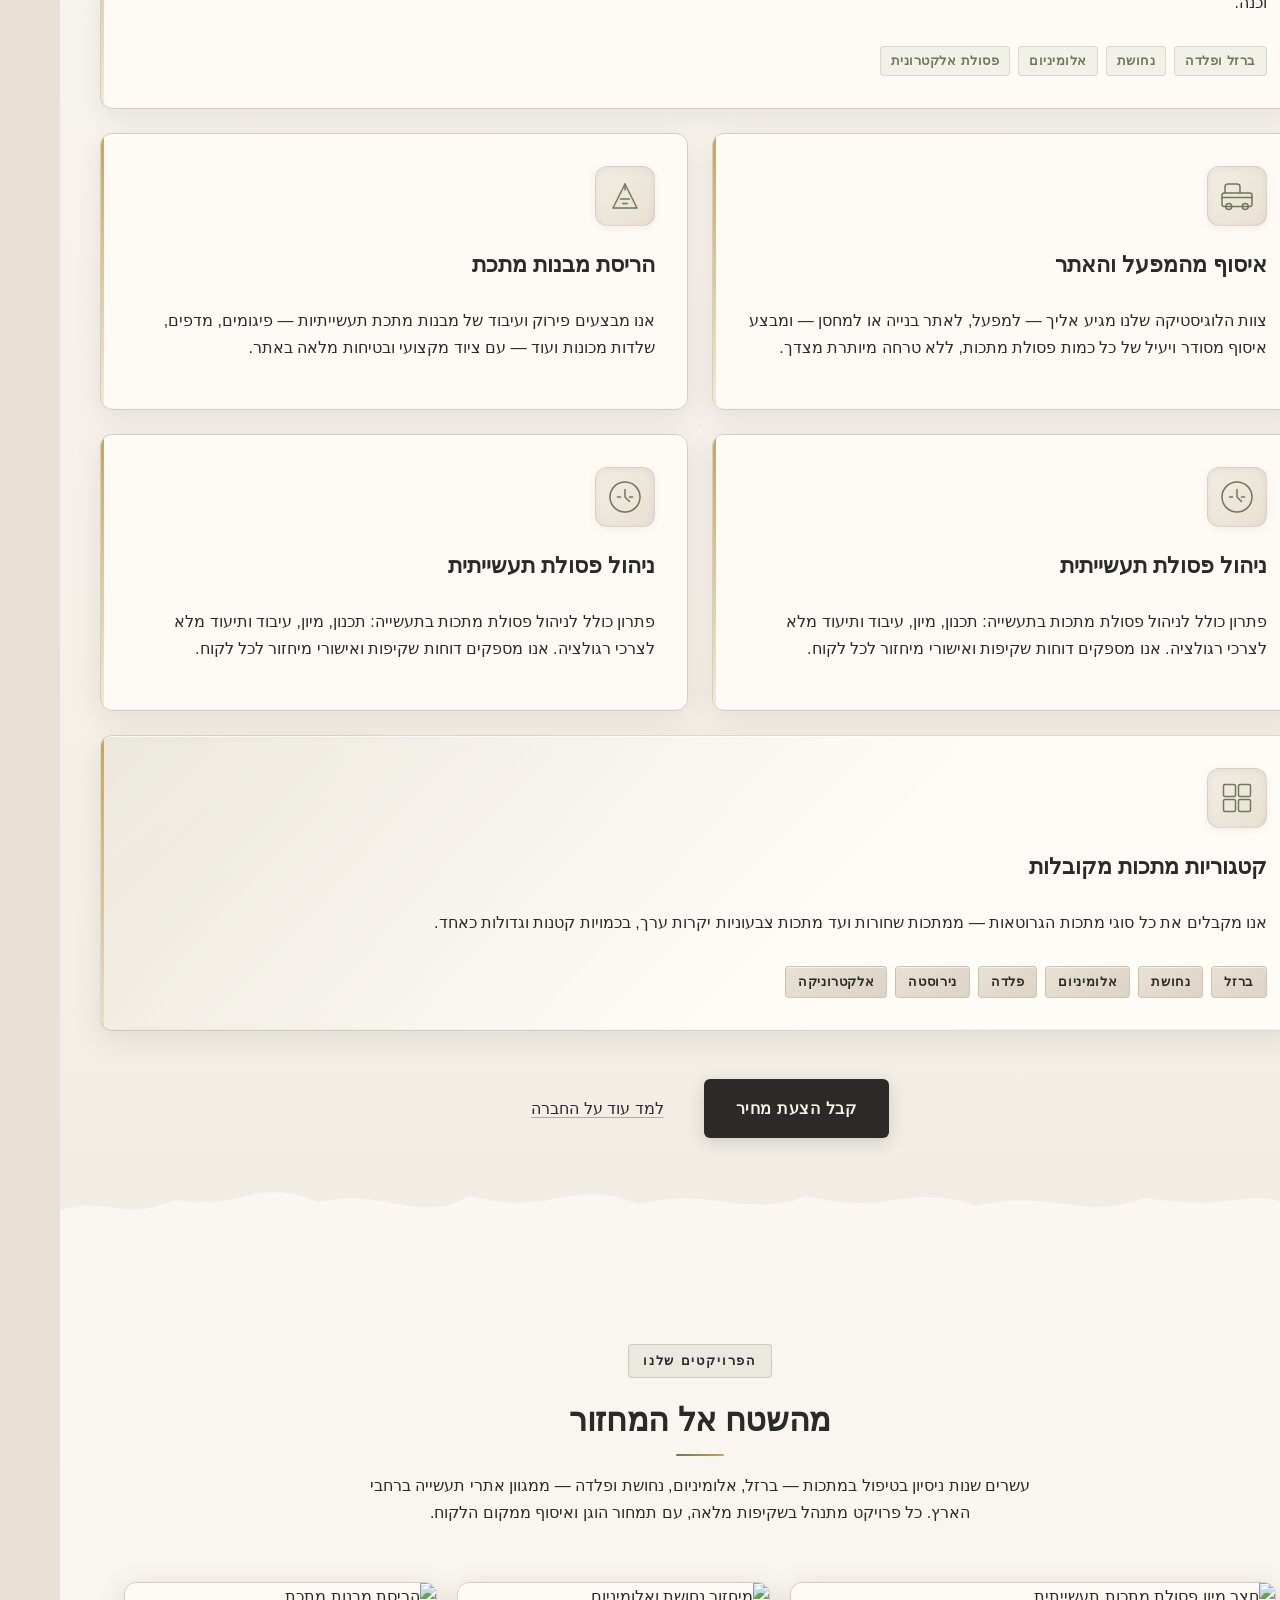
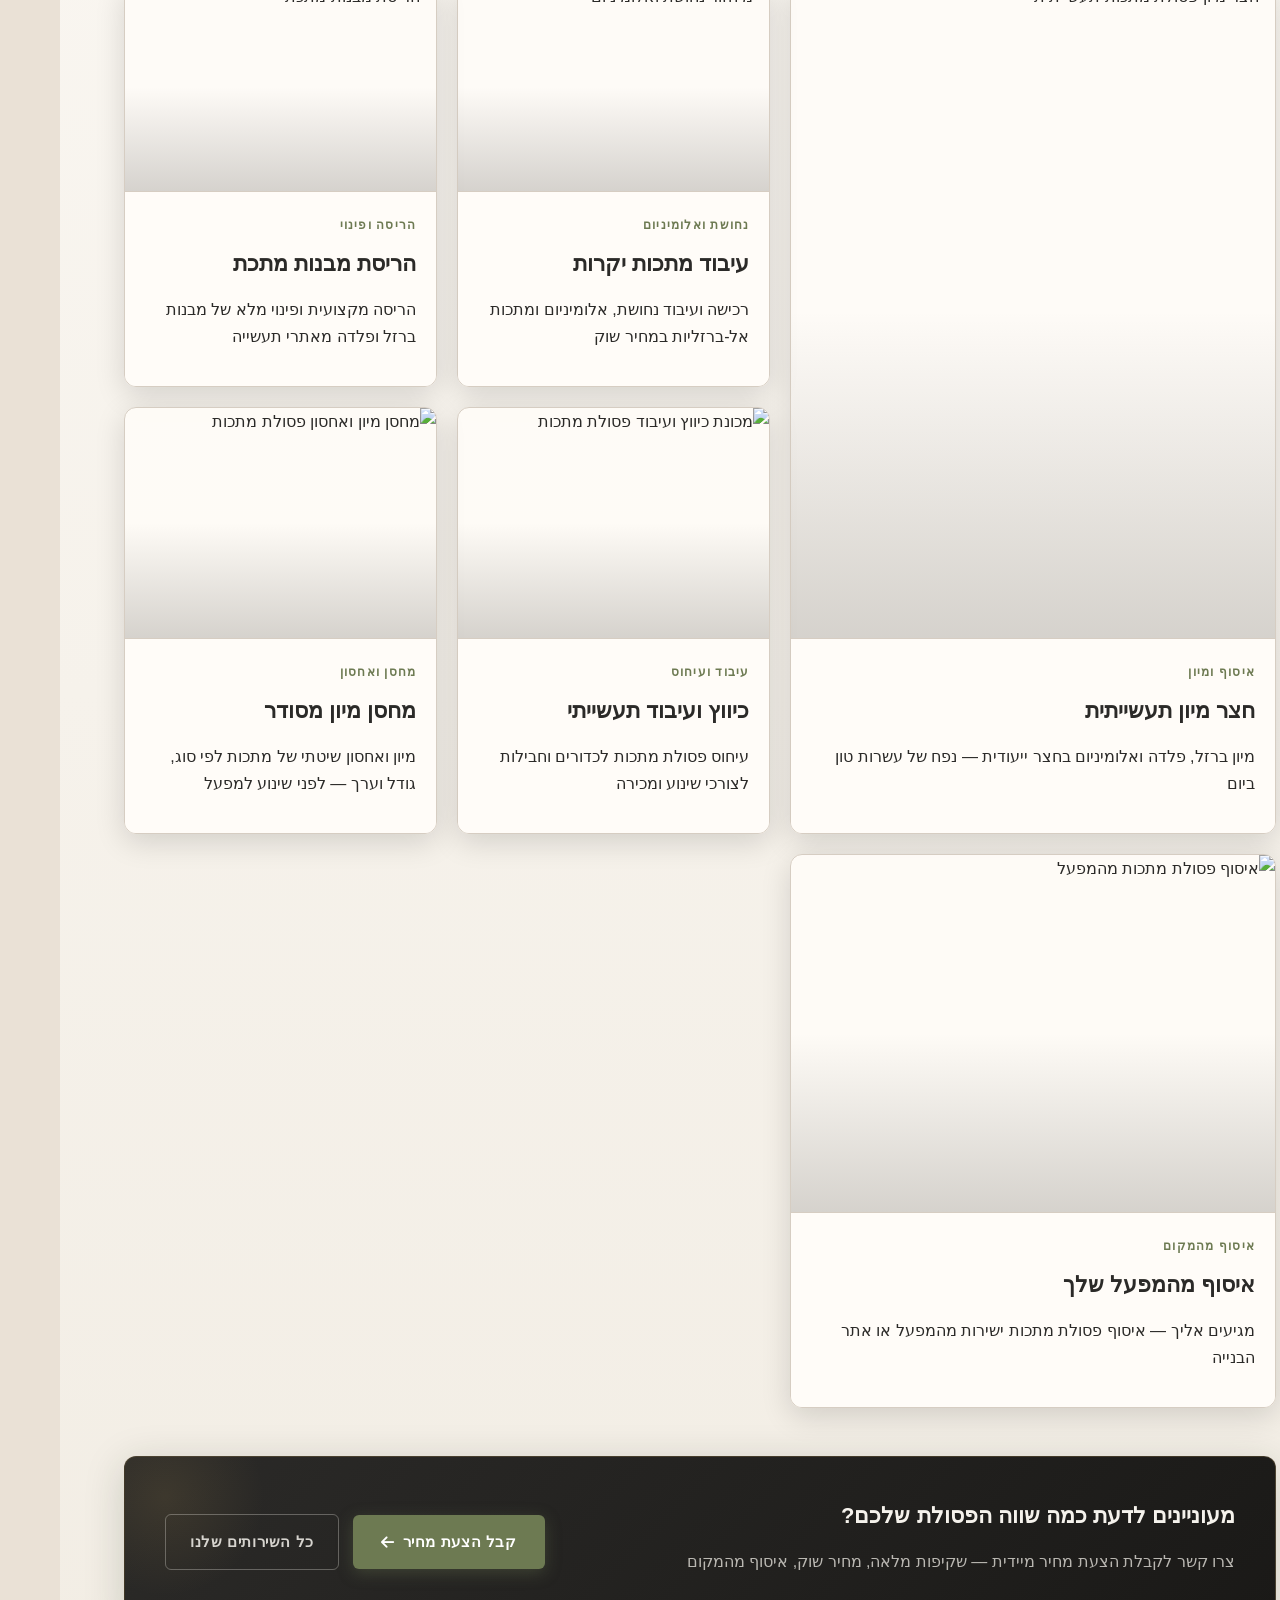
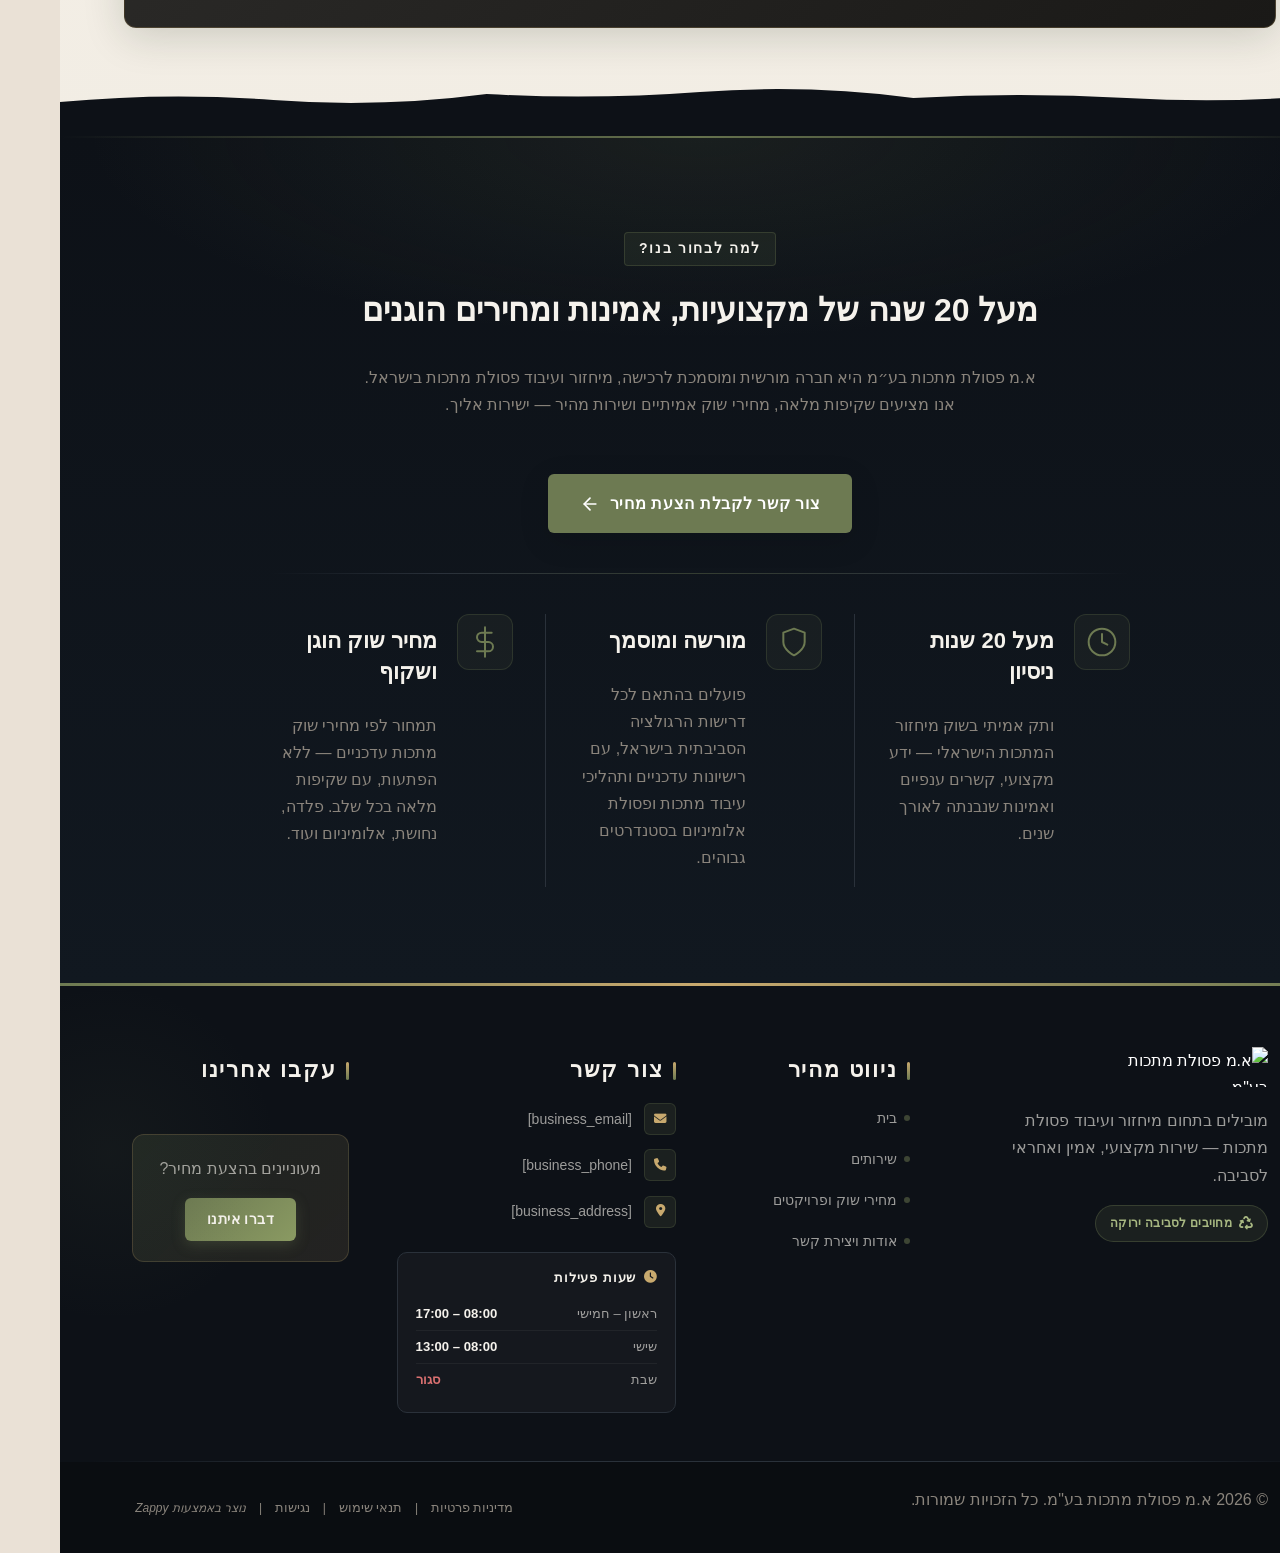
==== commit 91c0ad88: "Incremental sync: 1 page(s) — update_text_width" ====
--- a/public/index.html
+++ b/public/index.html
@@ -812,10 +812,10 @@
 </script>
   
   <main id="main">
-    <section data-band-index="0" class="index-hero-section" data-layout-spec="בית-hero" dir="rtl" data-hero-type="fullscreen-scrim">
+    <section data-band-index="0" class="index-hero-section" data-layout-spec="בית-hero" dir="rtl" data-hero-type="fullscreen-scrim" id="index-hero-section">
   <!-- Background Image -->
   <div class="index-hero-bg">
-    <img loading="eager" fetchpriority="high" data-hero-bg="true" data-placeholder="index-hero-image-1" data-context="Premium industrial metal recycling yard at dusk, cinematic wide-angle shot. A massive brushed-steel recycling symbol dominates the center of the scene as a monumental 3D sculptural object with chrome reflections and subtle green-tinted rim lighting. The yard features organized stacks of compressed scrap metal bales, industrial cranes, and heavy machinery silhouetted against a deep graphite-blue twilight sky. Warm amber floodlights illuminate the metallic surfaces. The atmosphere is dramatic, cinematic, and premium — like a green-tech industrial company. Subtle metallic dust particles catch the light. Color palette: deep navy-black sky, silver-steel metals, warm amber industrial lighting, with faint green-teal accent glows." width="1920" height="1080" src="/assets/site-index-hero-image-1.webp" alt="מתחם מיחזור מתכות תעשייתי בשקיעה עם סמל מיחזור תלת-מימדי מרכזי">
+    <img loading="eager" fetchpriority="high" data-hero-bg="true" data-placeholder="index-hero-image-1" data-context="Premium industrial metal recycling yard at dusk, cinematic wide-angle shot. A massive brushed-steel recycling symbol dominates the center of the scene as a monumental 3D sculptural object with chrome reflections and subtle green-tinted rim lighting. The yard features organized stacks of compressed scrap metal bales, industrial cranes, and heavy machinery silhouetted against a deep graphite-blue twilight sky. Warm amber floodlights illuminate the metallic surfaces. The atmosphere is dramatic, cinematic, and premium — like a green-tech industrial company. Subtle metallic dust particles catch the light. Color palette: deep navy-black sky, silver-steel metals, warm amber industrial lighting, with faint green-teal accent glows." width="1920" height="1080" src="/assets/site-index-hero-image-1.webp" alt="מתחם מיחזור מתכות תעשייתי בשקיעה עם סמל מיחזור תלת-מימדי מרכזי" data-hero-background="true" data-element-type="image" data-element-id="img-1779059782120-humn35cp2">
   </div>
 
   <!-- Scrim Overlay -->
@@ -844,7 +844,7 @@
       <div class="index-hero-label">מיחזור מתכות | ניסיון של 20+ שנה</div>
 
       <!-- H1 -->
-      <h1 class="index-hero-h1">פסולת המתכות שלך —<br><span class="index-hero-h1-accent">הזהב שלנו</span></h1>
+      <h1 class="index-hero-h1" style="outline: none; max-width: 65ch; margin-left: auto; margin-right: auto;" data-zappy-text-width="readable">פסולת המתכותשלך&nbsp;<br><span class="index-hero-h1-accent" style="color: rgb(43, 42, 40) !important;">הזהב שלנו</span></h1>
 
       <!-- Subtitle -->
       <h3 class="index-hero-subtitle">רכישה במחיר שוק | איסוף מהמקום | שקיפות מלאה</h3>
@@ -854,11 +854,11 @@
 
       <!-- CTAs -->
       <div class="index-hero-ctas">
-        <a href="#contact" class="index-hero-btn-primary">
+        <a href="#contact" class="index-hero-btn-primary" data-element-type="button" data-element-id="btn-1779059782096-nqi1syyfy" data-native-element="true">
           <i class="fas fa-file-invoice-dollar"></i>
           קבל הצעת מחיר
         </a>
-        <a href="#services" class="index-hero-btn-secondary">
+        <a href="#services" class="index-hero-btn-secondary" data-element-type="button" data-element-id="btn-1779059782096-dsy2popot" data-native-element="true">
           גלה עוד
           <i class="fas fa-arrow-left"></i>
         </a>
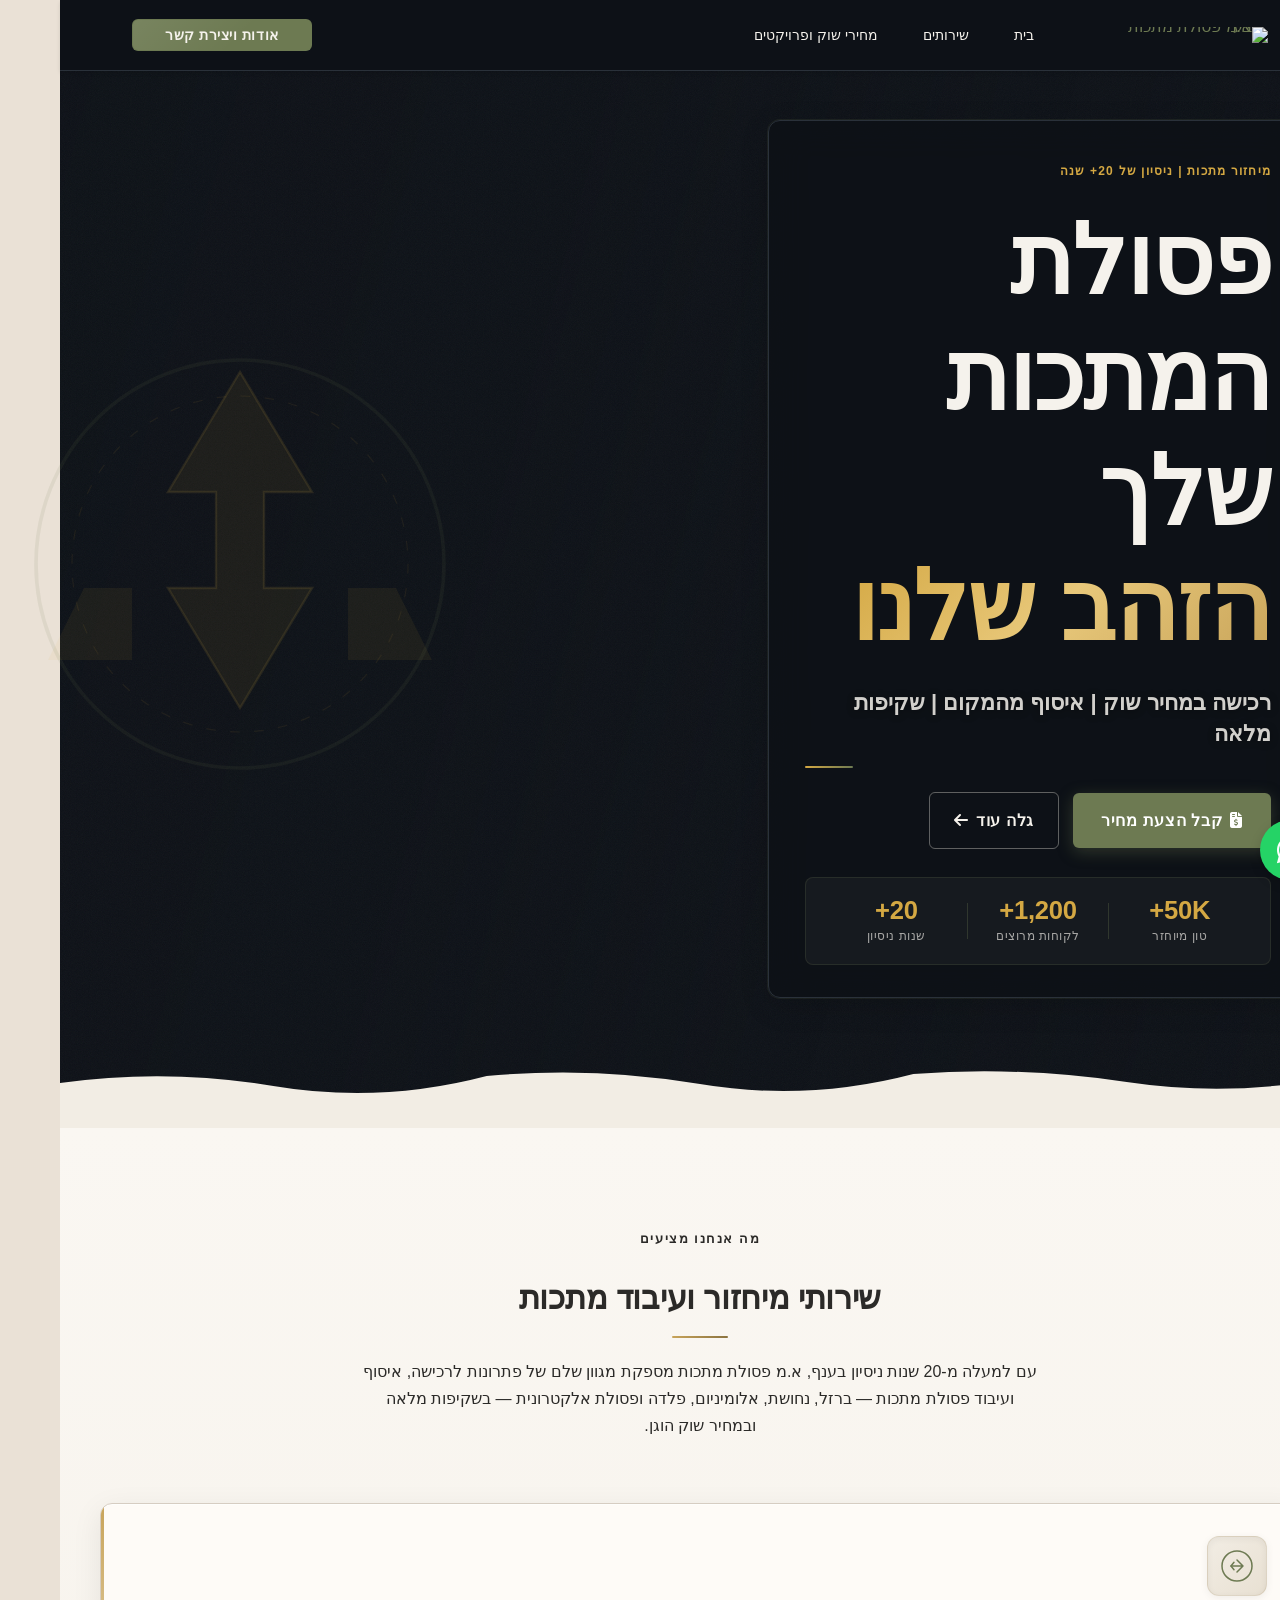
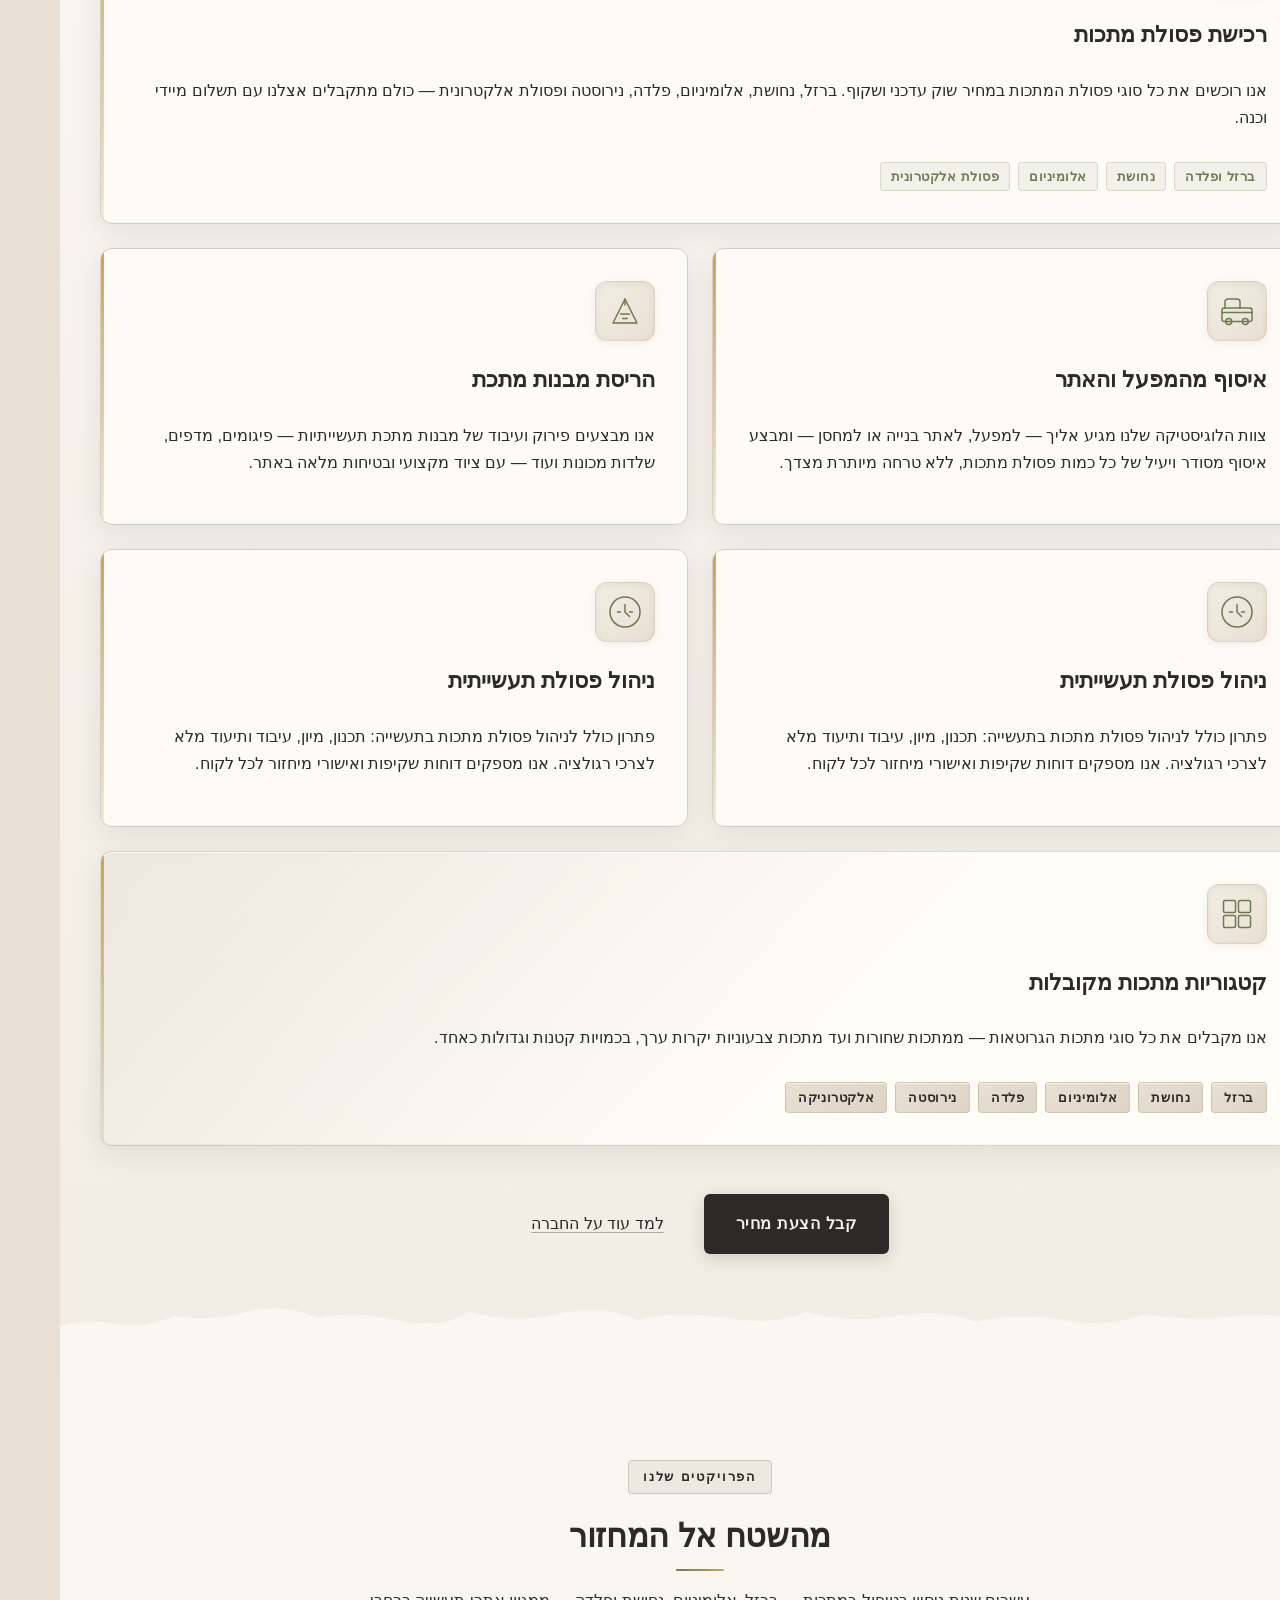
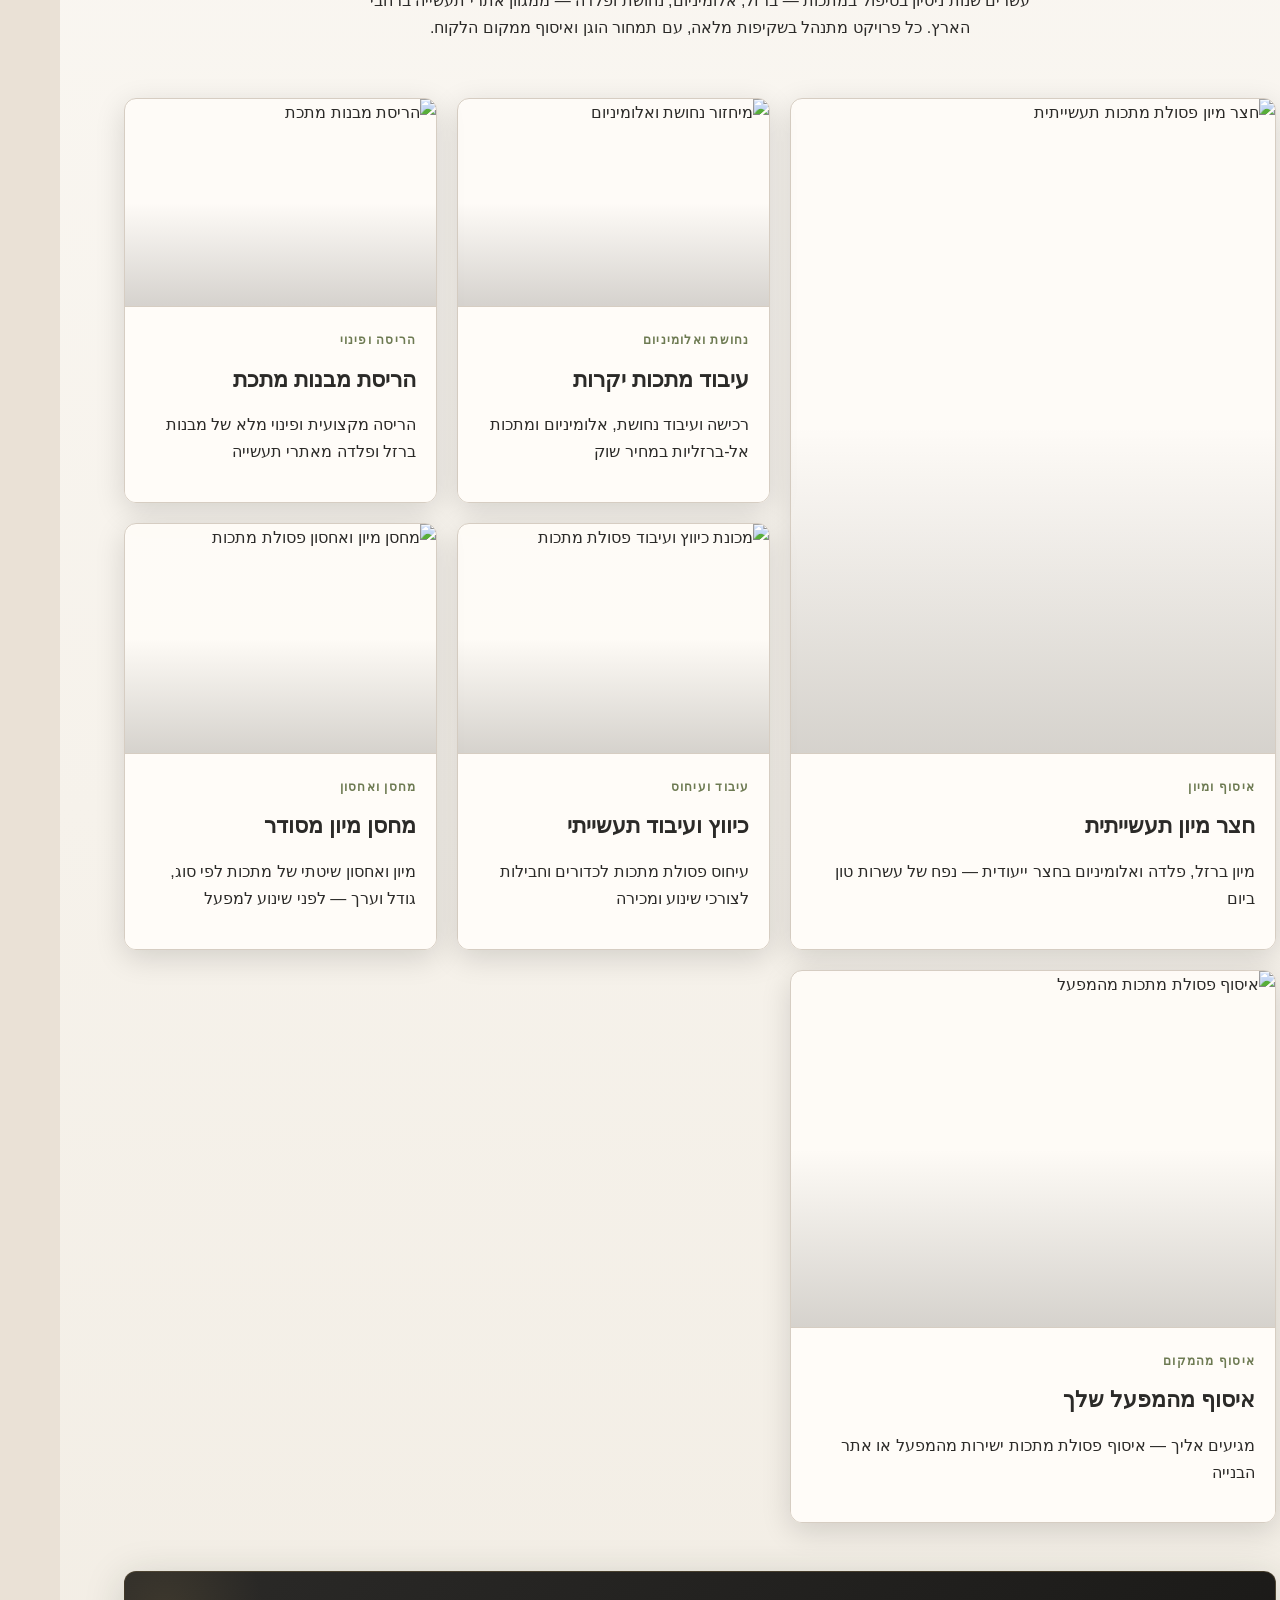
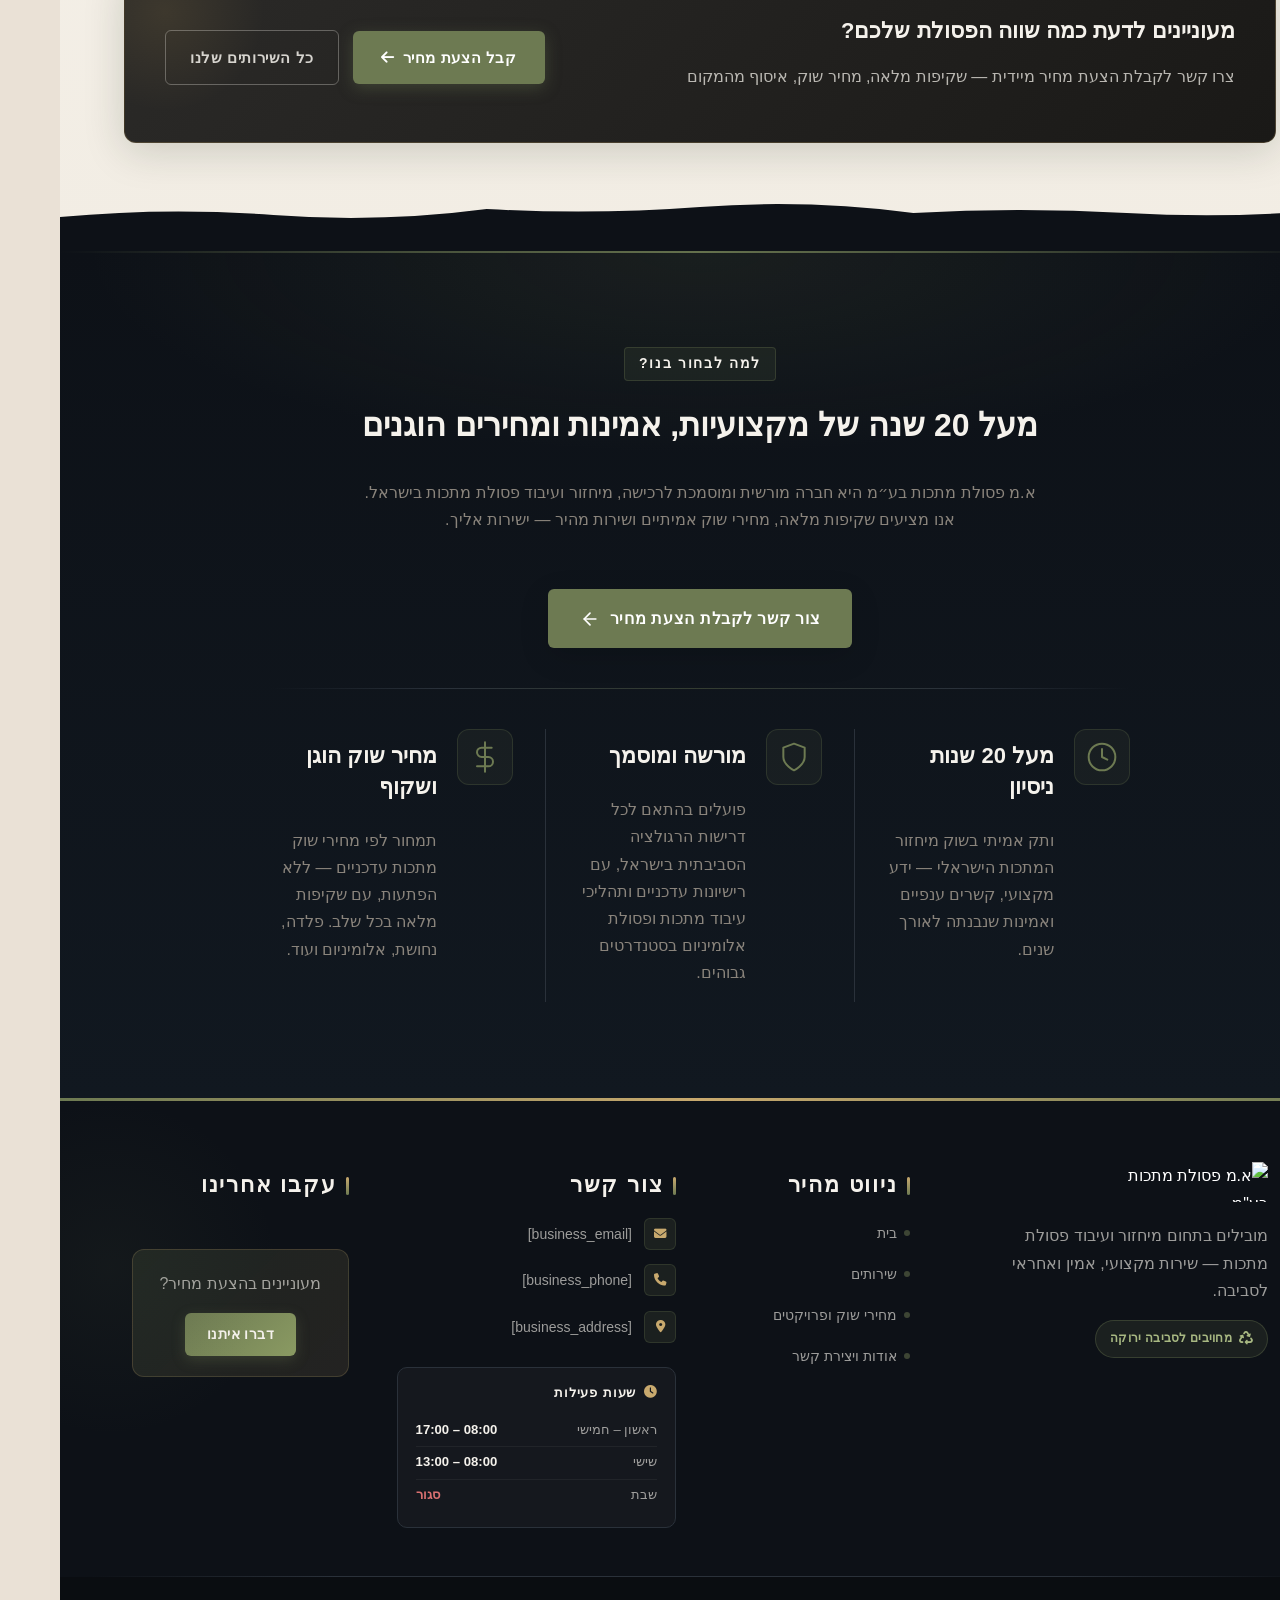
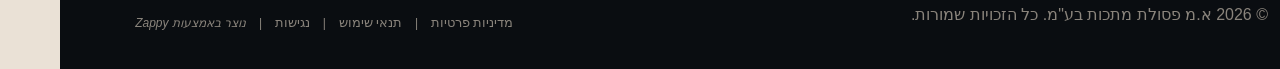
==== commit ff3c9b99: "Incremental sync: 1 page(s) — update_text_width, update_alignment" ====
--- a/public/index.html
+++ b/public/index.html
@@ -844,7 +844,7 @@
       <div class="index-hero-label">מיחזור מתכות | ניסיון של 20+ שנה</div>
 
       <!-- H1 -->
-      <h1 class="index-hero-h1" style="outline: none; max-width: 65ch; margin-left: auto; margin-right: auto;" data-zappy-text-width="readable">פסולת המתכותשלך&nbsp;<br><span class="index-hero-h1-accent" style="color: rgb(43, 42, 40) !important;">הזהב שלנו</span></h1>
+      <h1 class="index-hero-h1" style="outline: none; max-width: none; text-align: right;" data-zappy-text-width="full">פסולת המתכות<div>שלך&nbsp;<br><span class="index-hero-h1-accent" style="color: rgb(43, 42, 40) !important;">הזהב שלנו</span></div></h1>
 
       <!-- Subtitle -->
       <h3 class="index-hero-subtitle">רכישה במחיר שוק | איסוף מהמקום | שקיפות מלאה</h3>
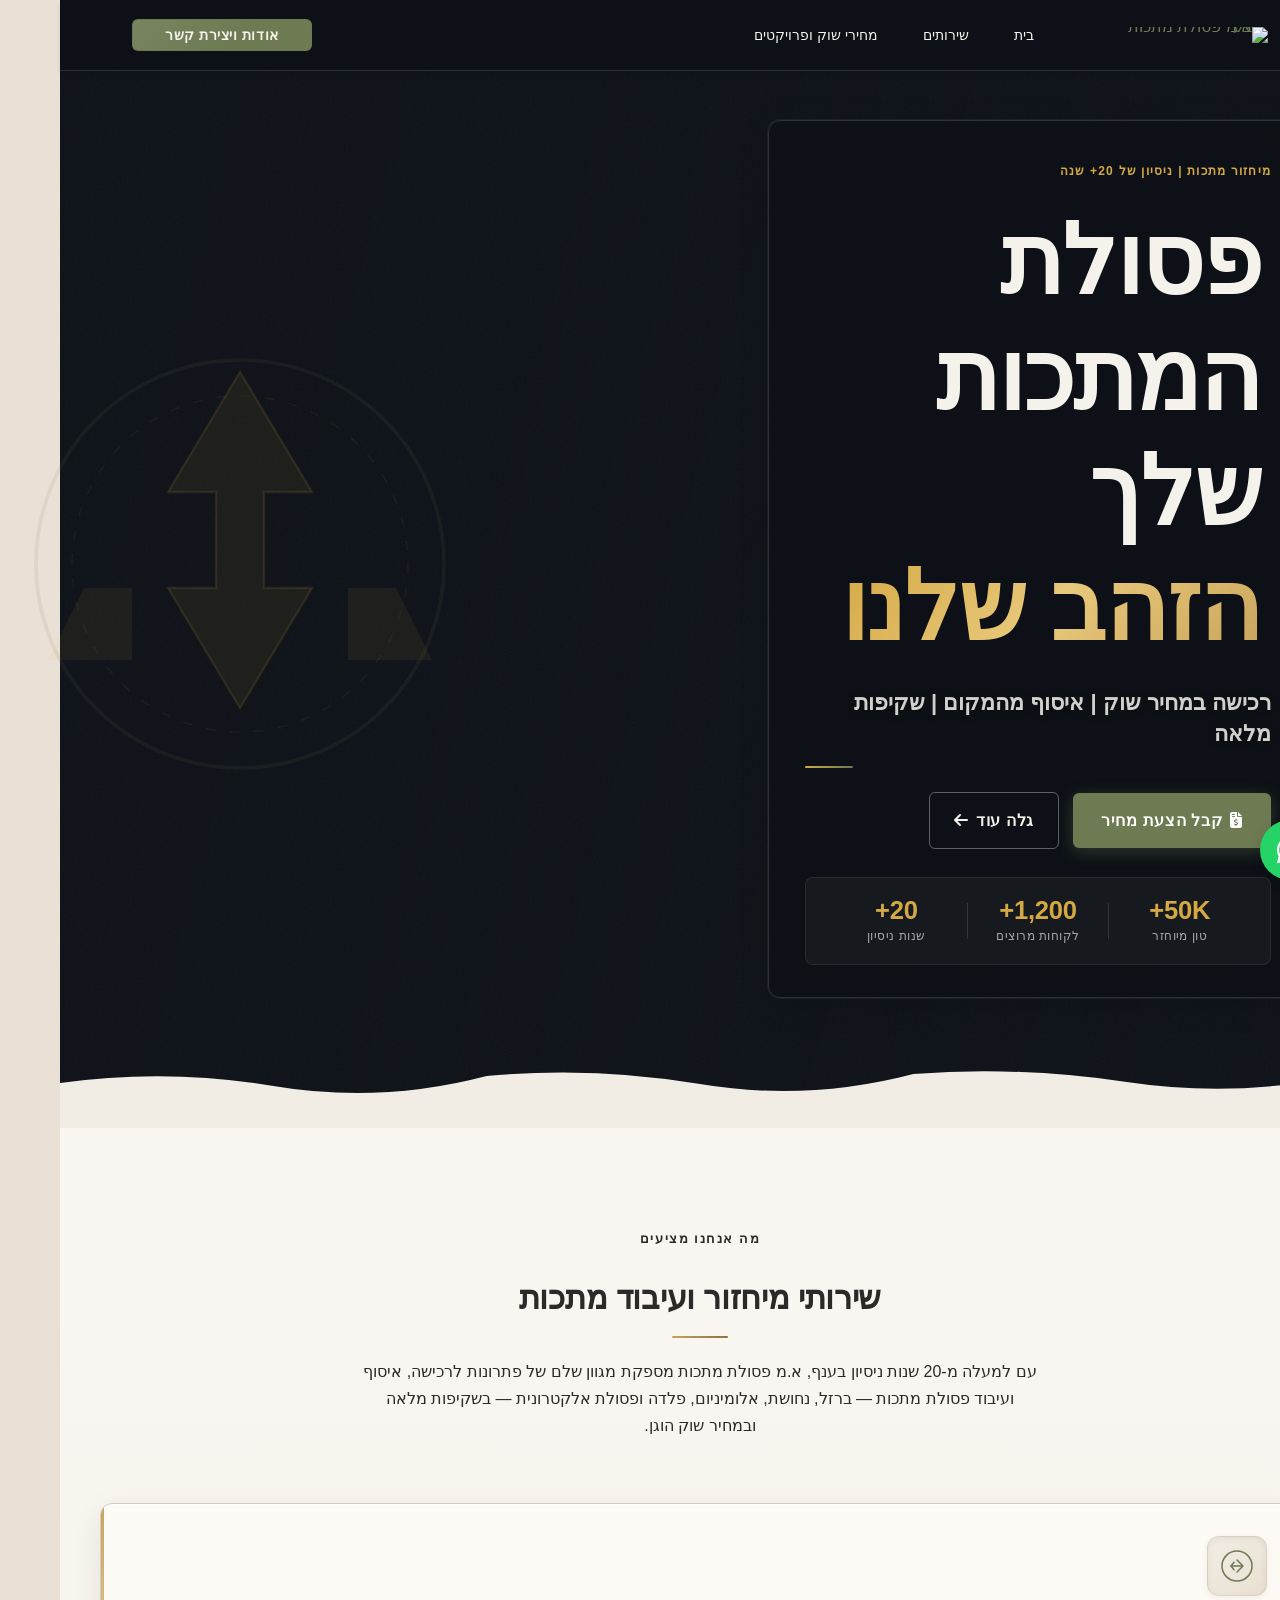
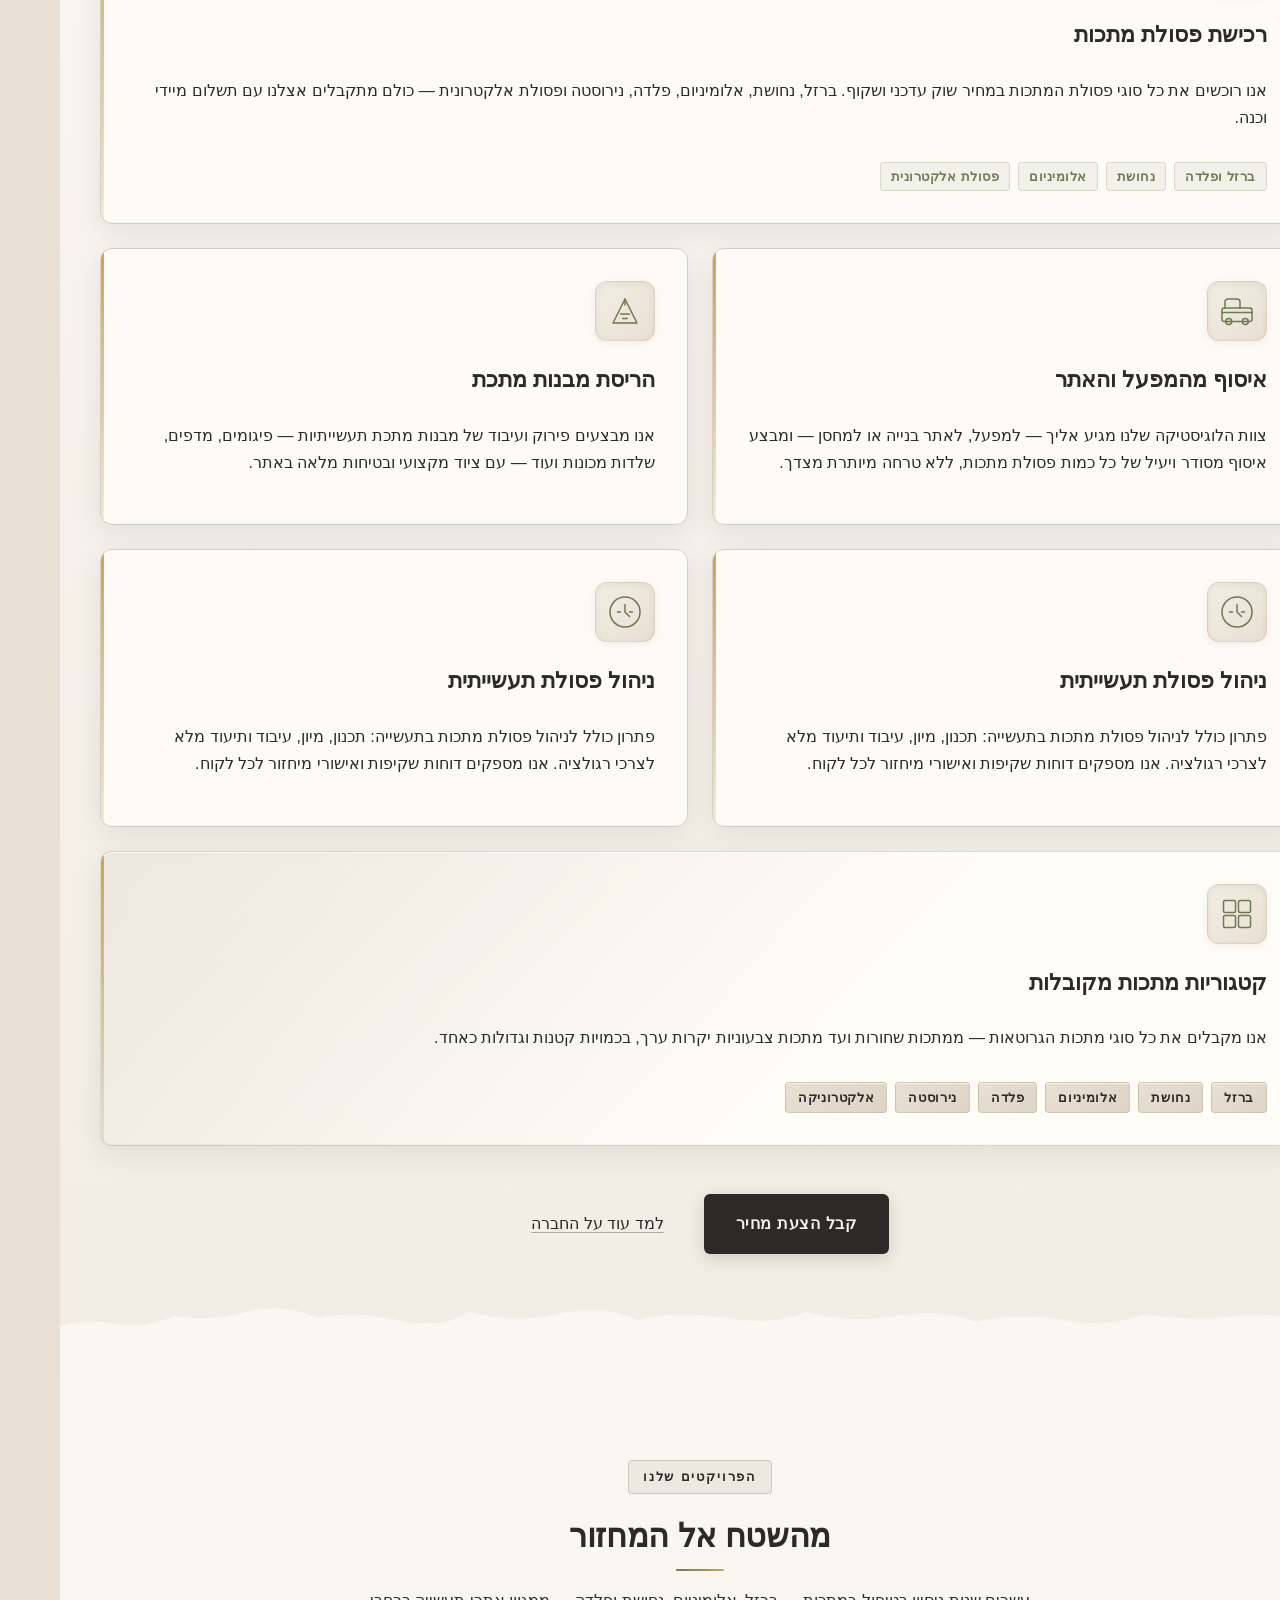
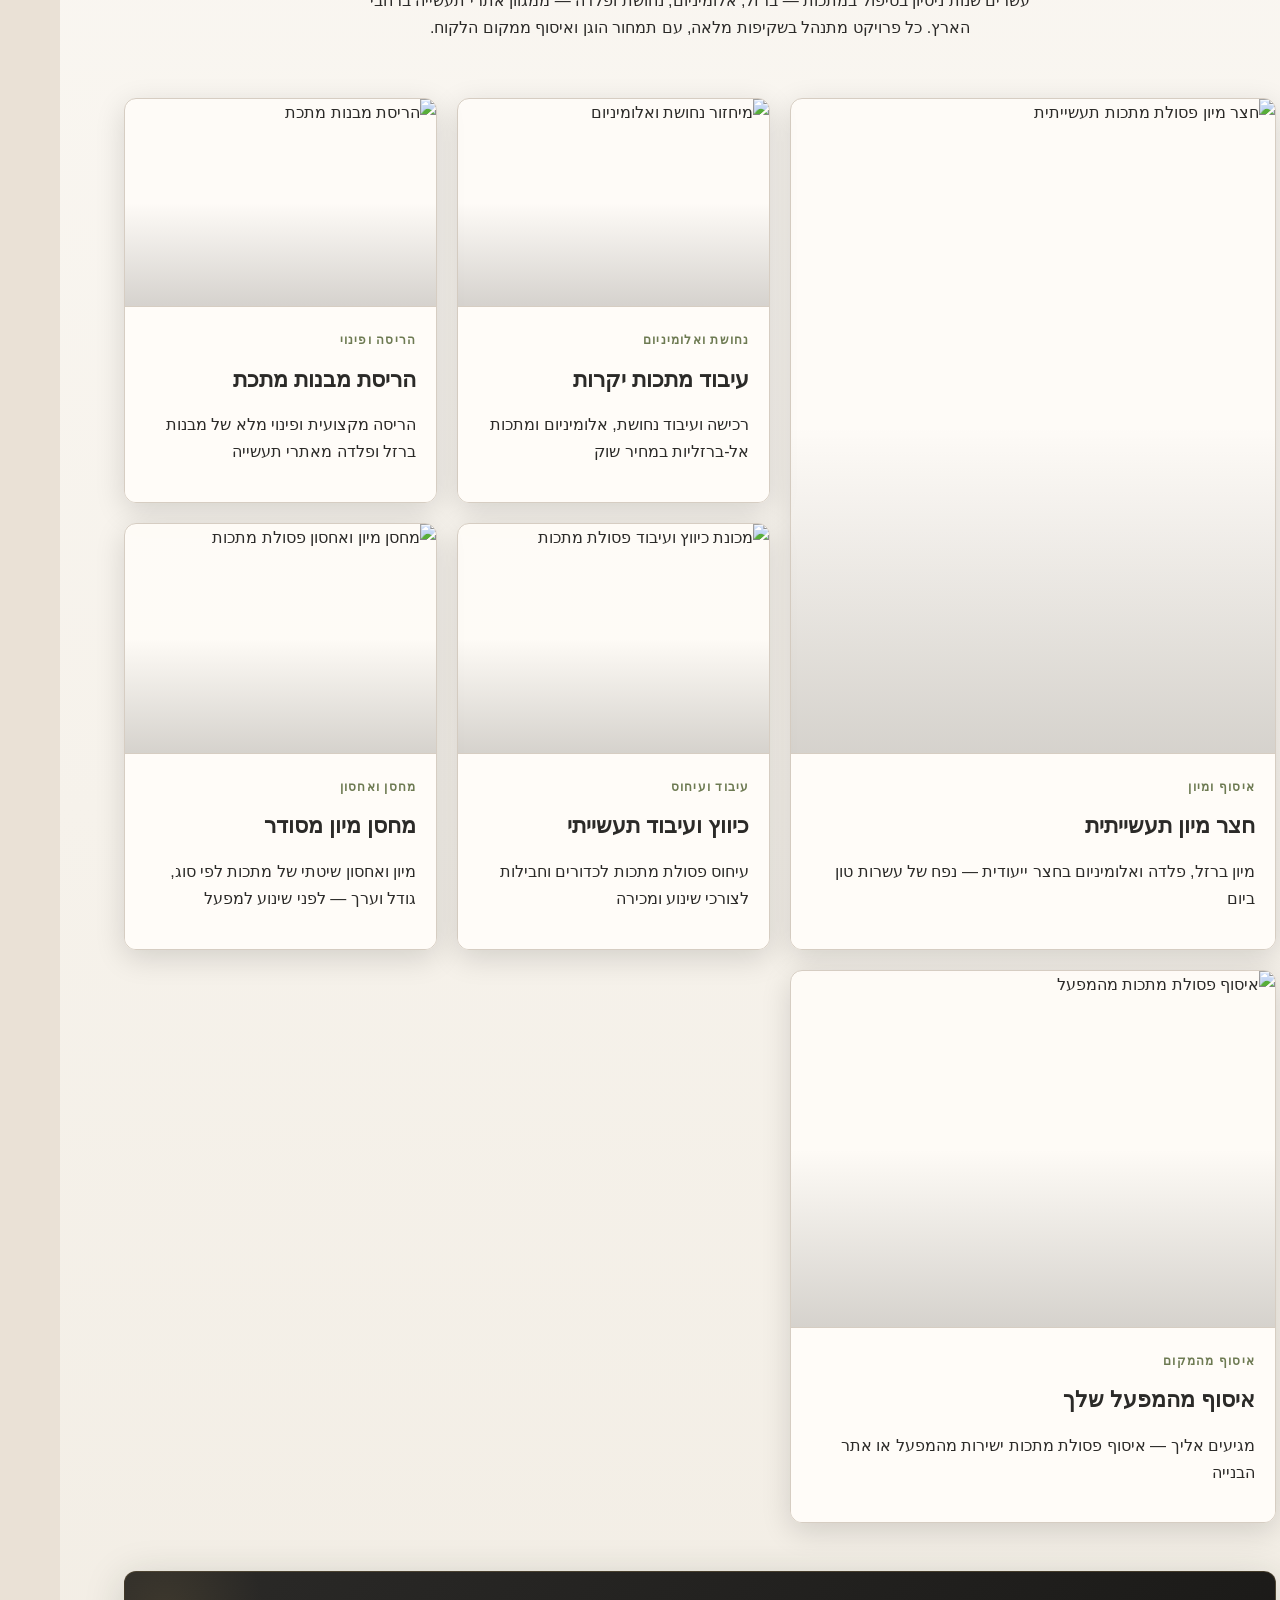
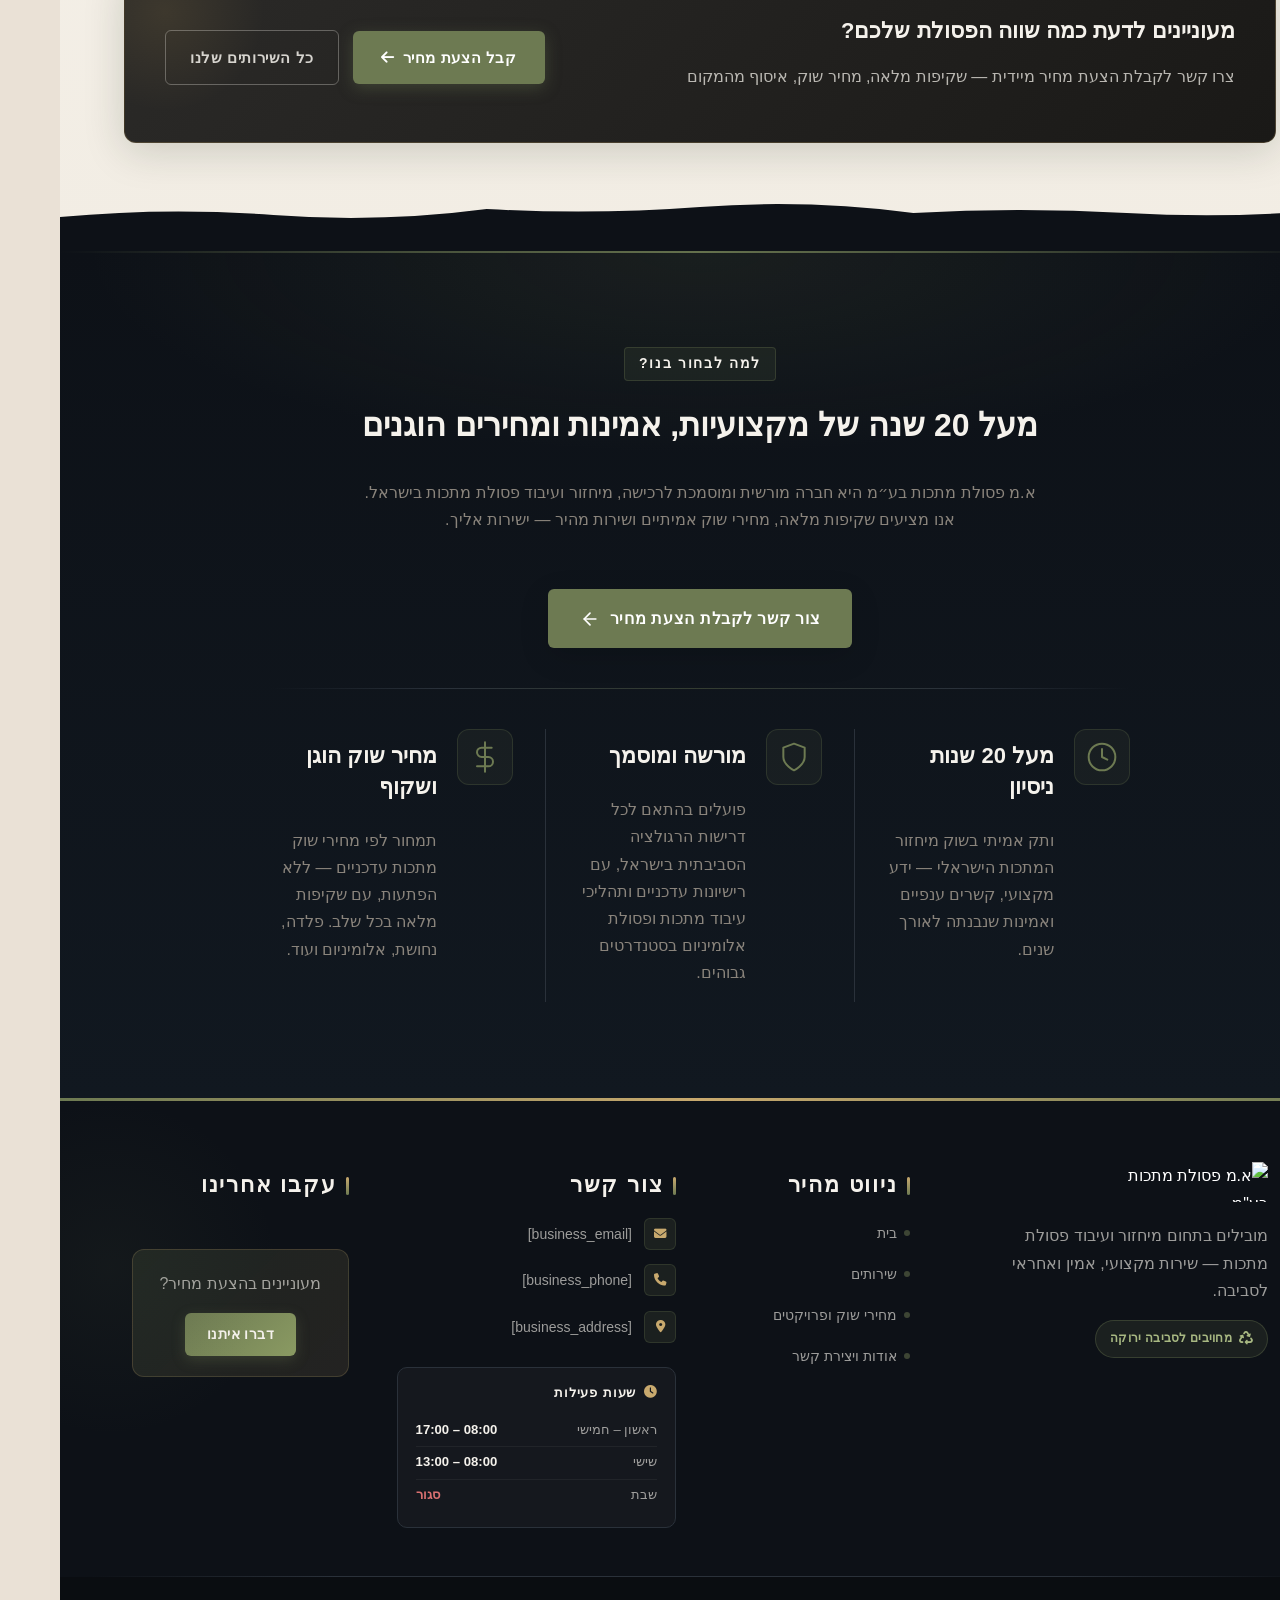
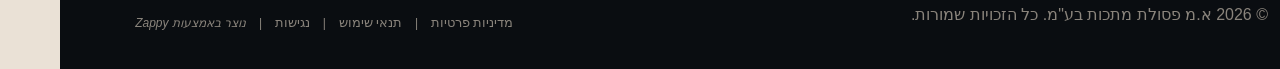
==== commit dc1db420: "Incremental sync: 1 page(s) — update_text_width, update_alignment" ====
--- a/public/index.html
+++ b/public/index.html
@@ -844,7 +844,7 @@
       <div class="index-hero-label">מיחזור מתכות | ניסיון של 20+ שנה</div>
 
       <!-- H1 -->
-      <h1 class="index-hero-h1" style="outline: none; max-width: none; text-align: right;" data-zappy-text-width="full">פסולת המתכות<div>שלך&nbsp;<br><span class="index-hero-h1-accent" style="color: rgb(43, 42, 40) !important;">הזהב שלנו</span></div></h1>
+      <h1 class="index-hero-h1" style="outline: none; max-width: 447px; text-align: right; margin-left: auto; margin-right: auto;" data-zappy-text-width="custom">פסולת המתכות<div>שלך&nbsp;<br><span class="index-hero-h1-accent" style="color: rgb(43, 42, 40) !important;">הזהב שלנו</span></div></h1>
 
       <!-- Subtitle -->
       <h3 class="index-hero-subtitle">רכישה במחיר שוק | איסוף מהמקום | שקיפות מלאה</h3>
